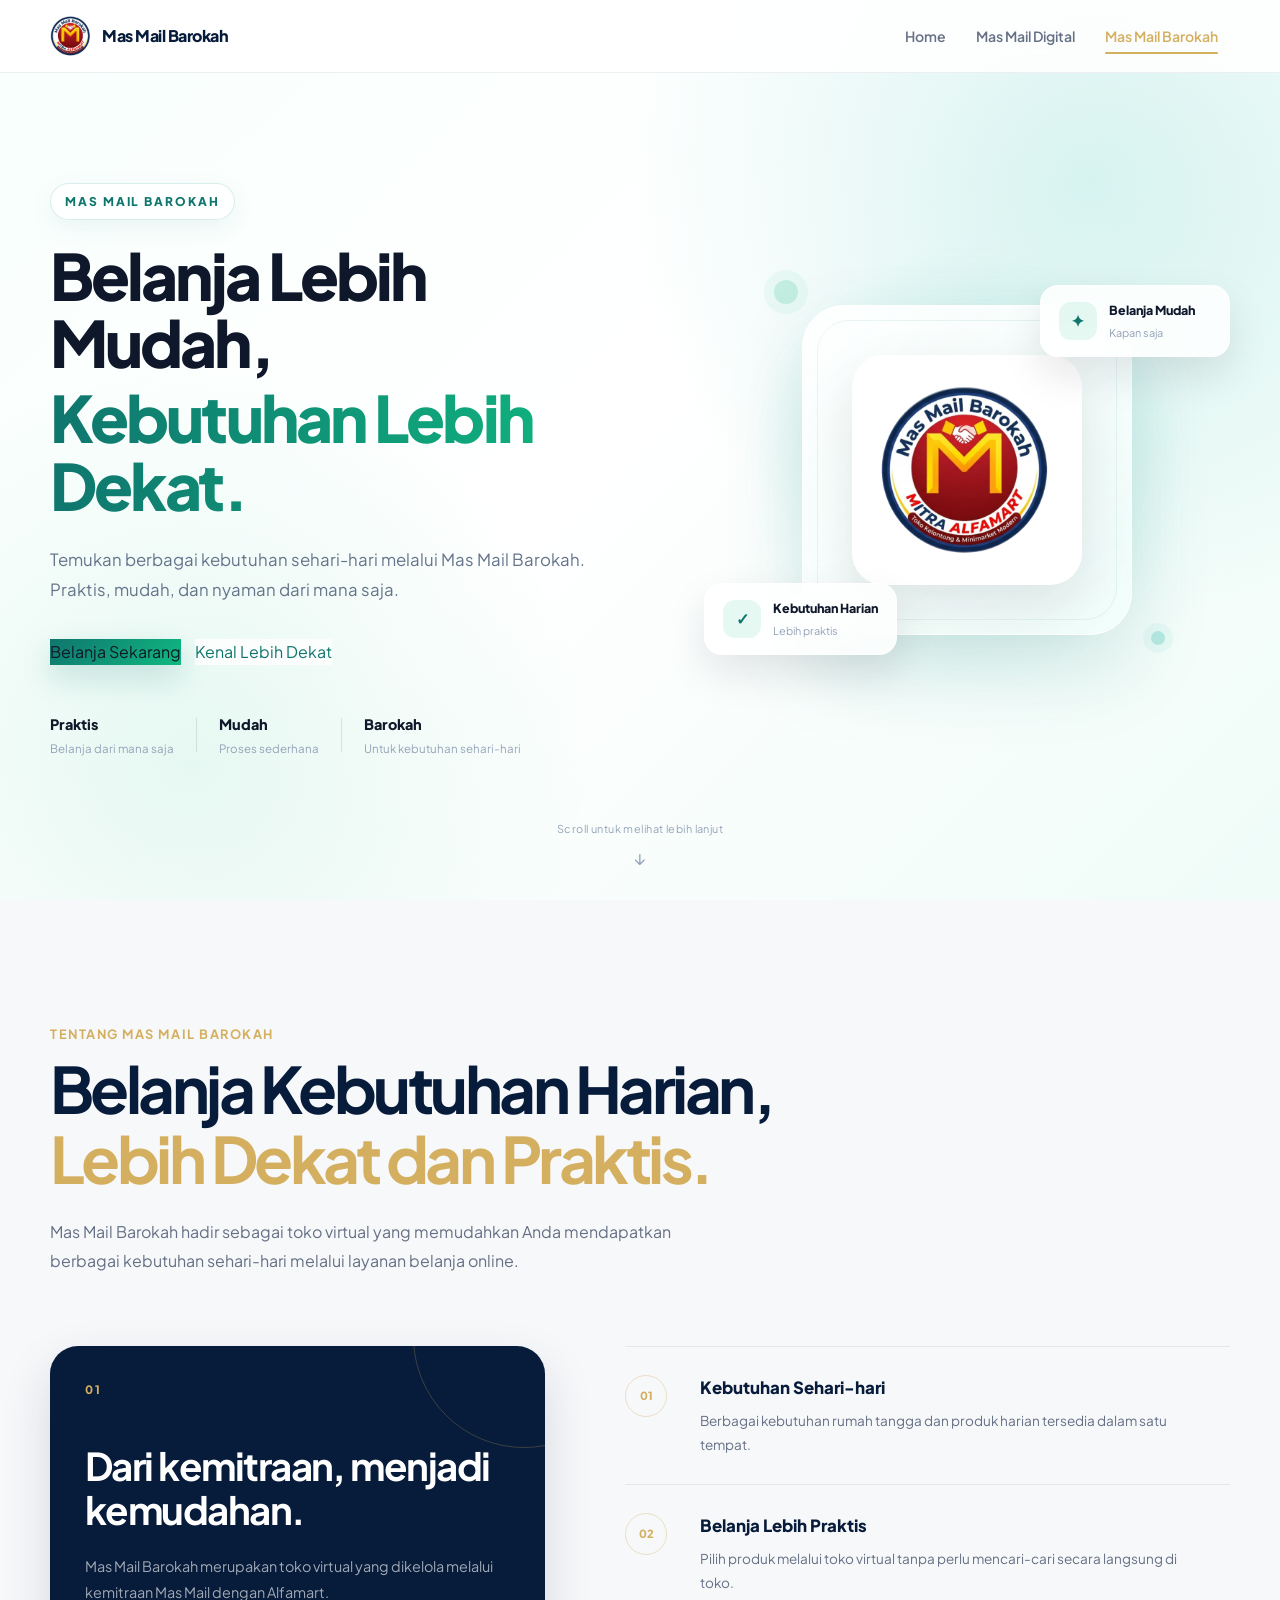
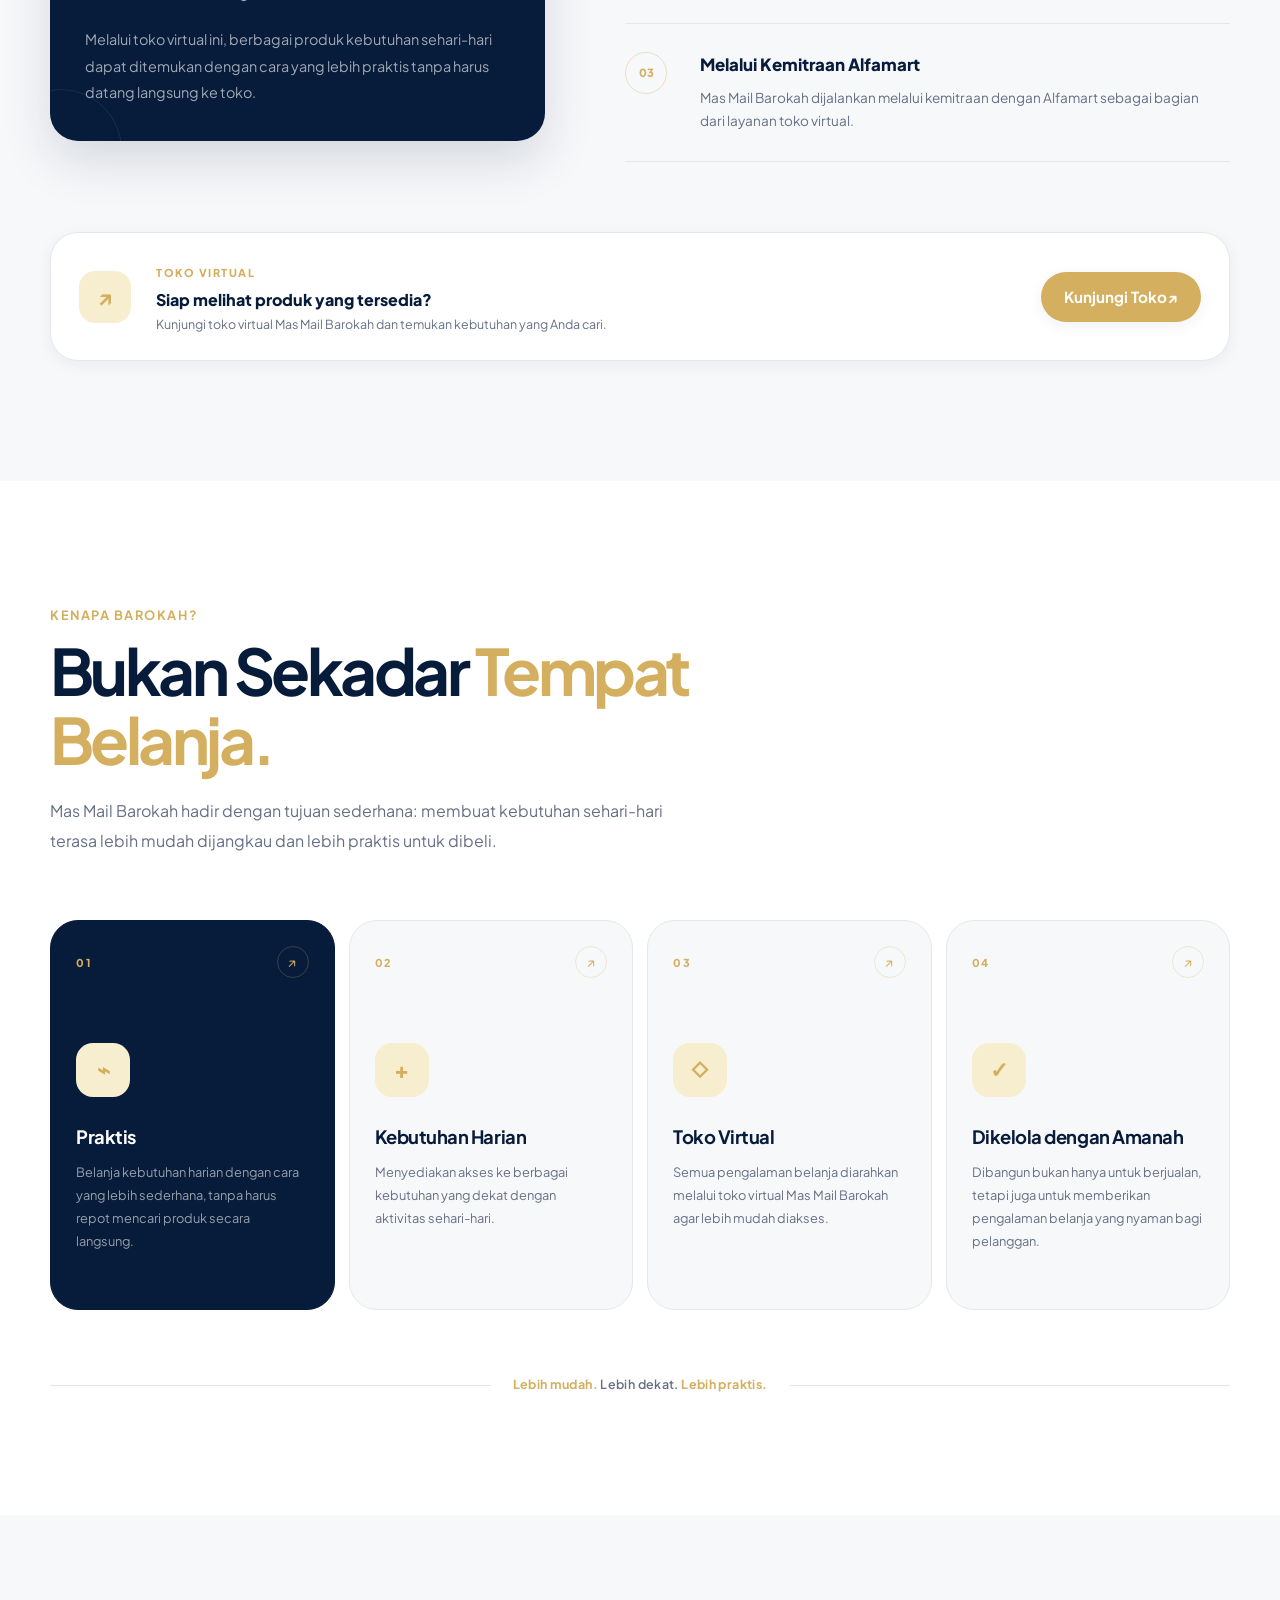
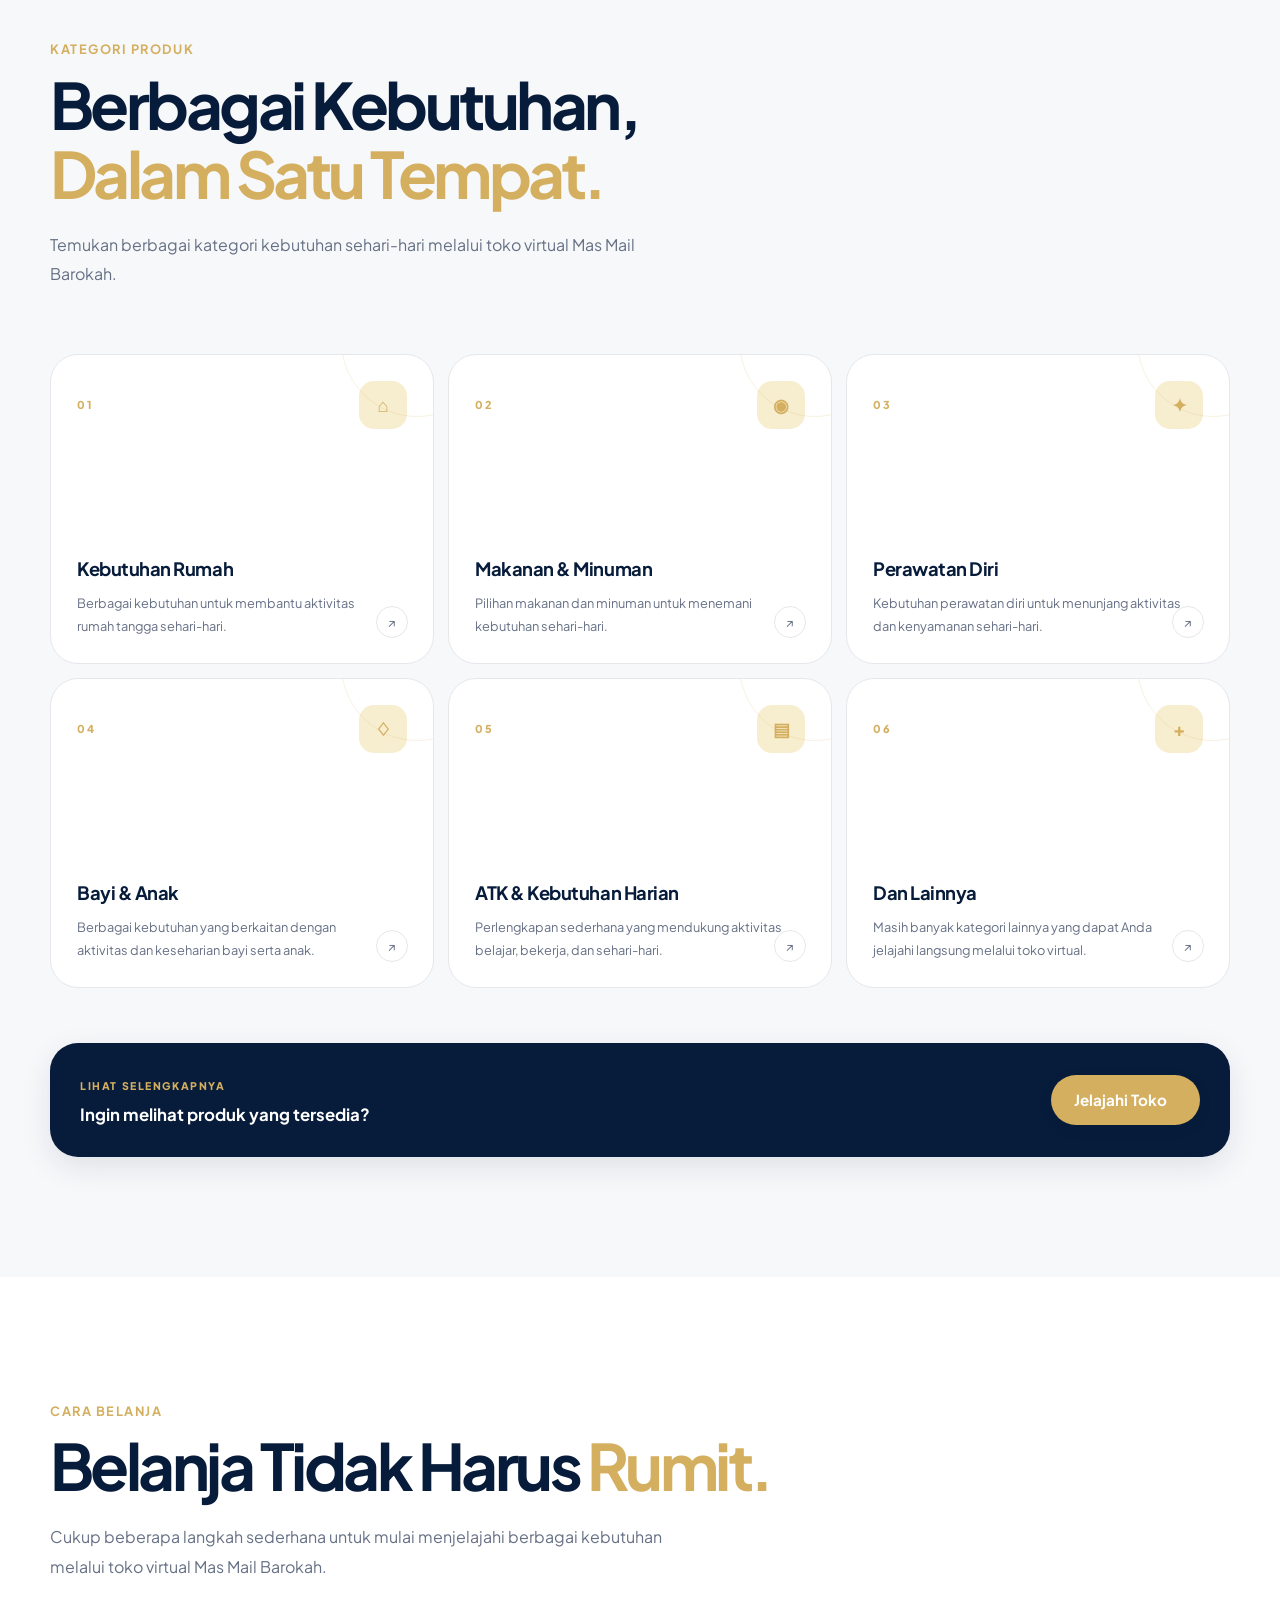
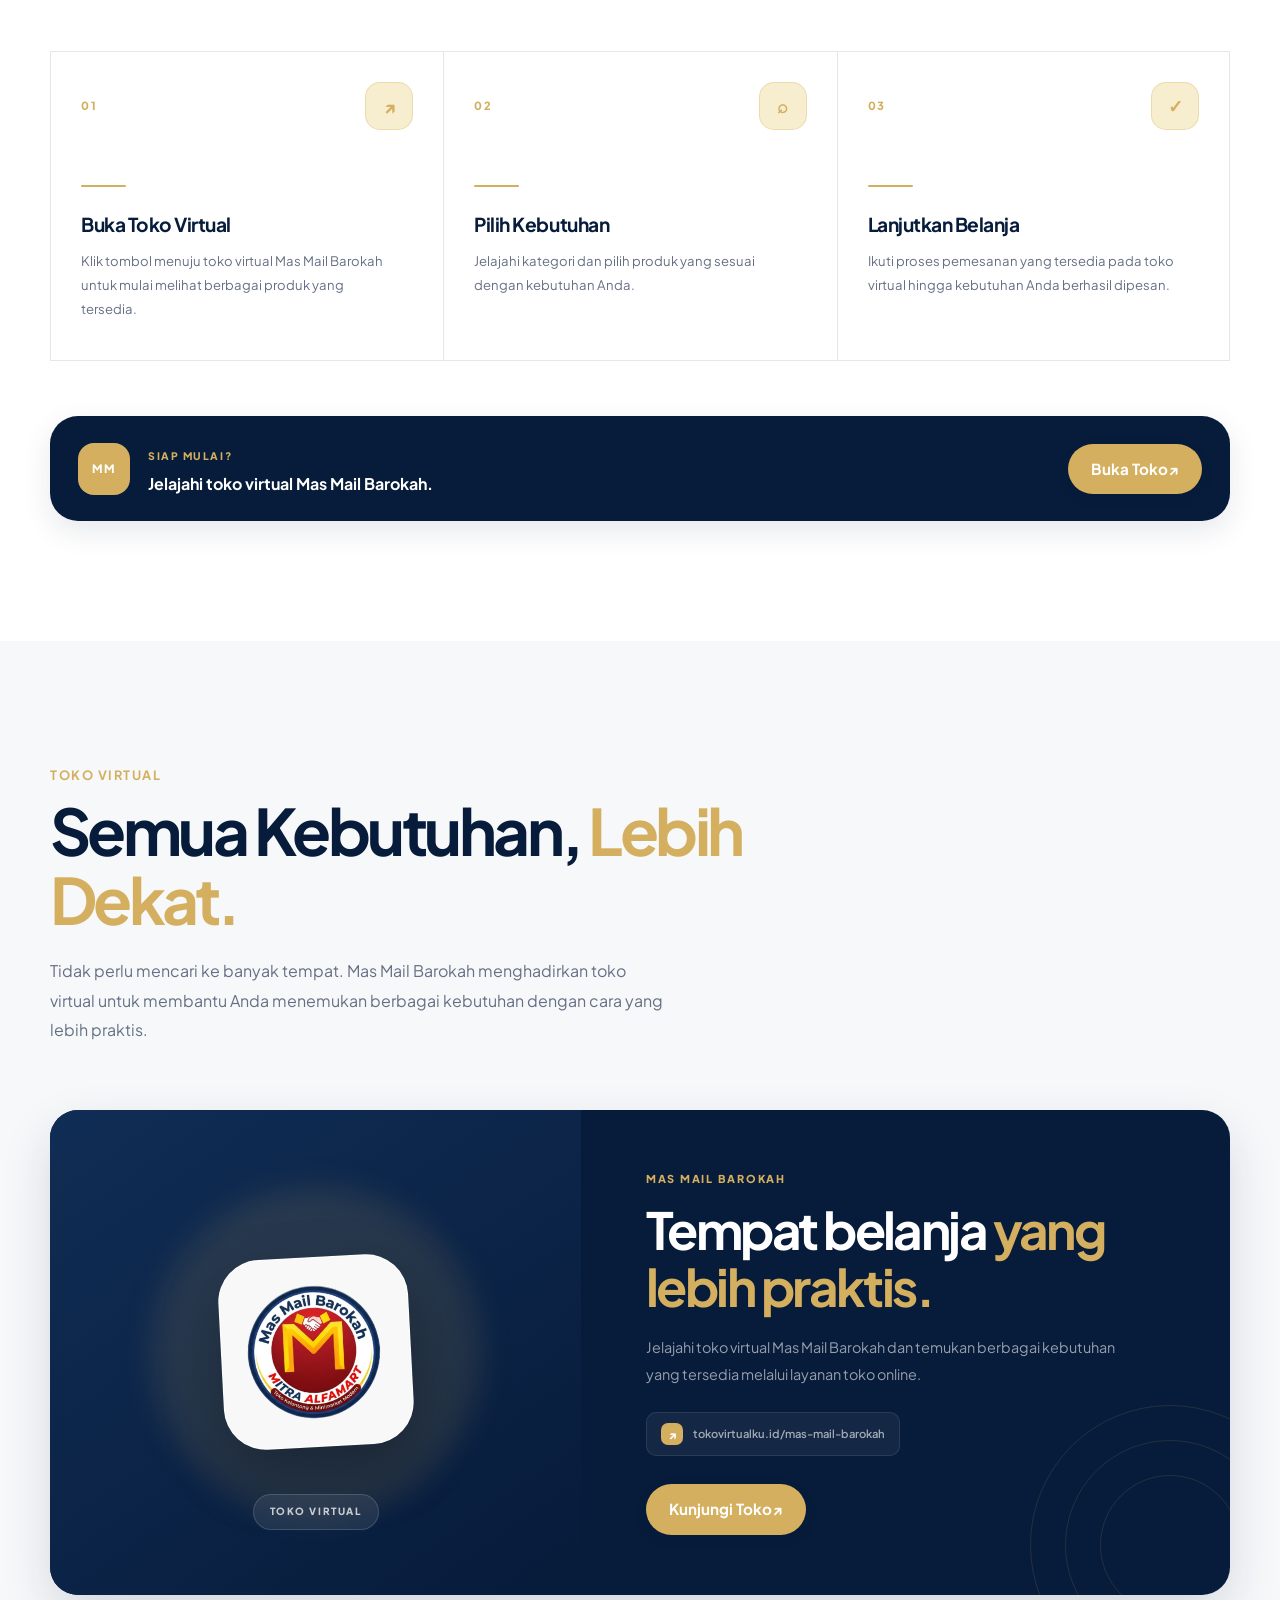
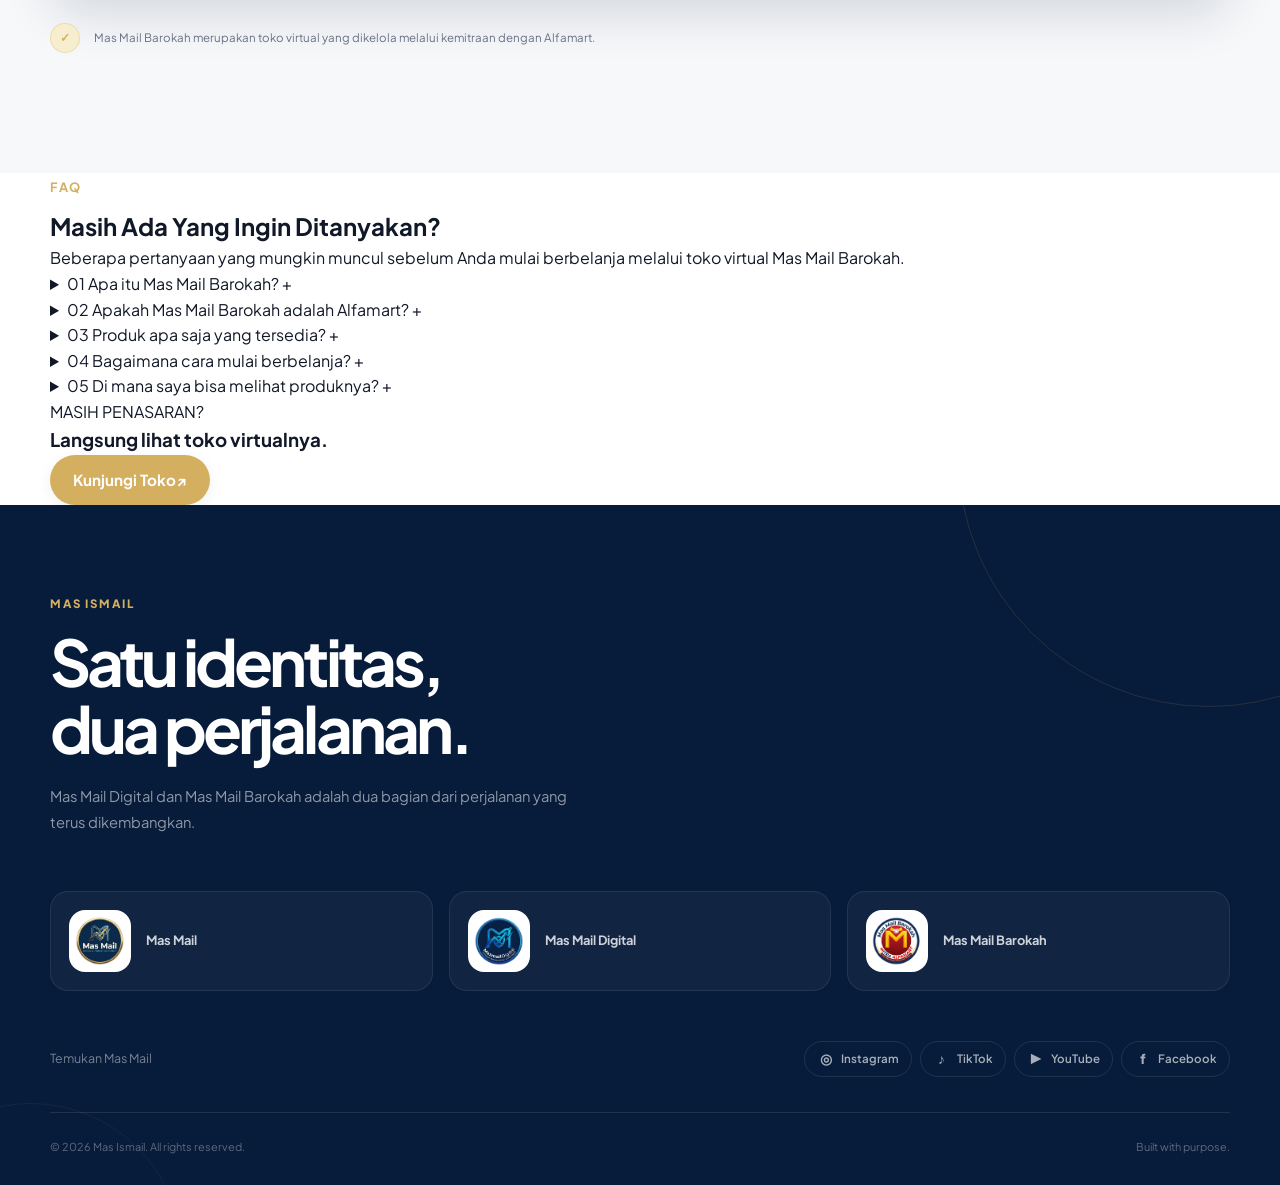
==== barokah.html @ 5735c584 "Add FAQ section to barokah.html" ====
<!DOCTYPE html>
<html lang="id">

<head>

    <meta charset="UTF-8">

    <meta
        name="viewport"
        content="width=device-width, initial-scale=1.0"
    >

    <meta
        name="description"
        content="Mas Mail Barokah - Mitra Alfamart & Toko Online"
    >

    <title>Mas Mail Barokah</title>


    <!-- =========================================
         CSS UMUM
    ========================================= -->

<link
    rel="stylesheet"
    href="css/umum.css"
>

<link
    rel="stylesheet"
    href="css/barokah.css"
>
</head>


<body>


    <!-- =========================================
         HEADER / NAVBAR
    ========================================= -->

    <header class="site-header">

        <nav class="navbar">


            <!-- BRAND -->

            <a
                href="barokah.html"
                class="brand-logo"
                aria-label="Mas Mail Barokah"
            >

                <img
                    src="assets/logo-mas-mail-barokah.png"
                    alt="Logo Mas Mail Barokah"
                >

                <span>Mas Mail Barokah</span>

            </a>


            <!-- NAVIGATION -->

            <div
                class="nav-menu"
                id="navMenu"
            >

                <a
                    href="index.html"
                    class="nav-link"
                >
                    Home
                </a>

                <a
                    href="digital.html"
                    class="nav-link"
                >
                    Mas Mail Digital
                </a>

                <a
                    href="barokah.html"
                    class="nav-link active"
                >
                    Mas Mail Barokah
                </a>

            </div>


            <!-- HAMBURGER -->

            <button
                class="nav-toggle"
                id="navToggle"
                type="button"
                aria-label="Buka menu"
                aria-expanded="false"
                aria-controls="navMenu"
            >

                <span></span>
                <span></span>
                <span></span>

            </button>


        </nav>

    </header>



    <!-- =========================================
         MAIN
         
         ISI KHUSUS BAROKAH AKAN DIBUAT NANTI
    ========================================= -->

    <main>
<!-- =========================================
     HERO SECTION
     MAS MAIL BAROKAH
========================================= -->

<section
    class="barokah-hero"
    id="hero"
>

    <div class="barokah-hero-container">


        <!-- =====================================
             HERO CONTENT
        ====================================== -->

        <div class="barokah-hero-content">

            <span class="barokah-hero-label">
                MAS MAIL BAROKAH
            </span>


            <h1 class="barokah-hero-title">

                Belanja Lebih Mudah,
                <span>Kebutuhan Lebih Dekat.</span>

            </h1>


            <p class="barokah-hero-description">

                Temukan berbagai kebutuhan sehari-hari
                melalui Mas Mail Barokah.
                Praktis, mudah, dan nyaman dari mana saja.

            </p>


            <!-- =================================
                 HERO ACTIONS
            ================================== -->

            <div class="barokah-hero-actions">

                <a
                    href="#"
                    class="btn btn-primary"
                >
                    Belanja Sekarang
                </a>


                <a
                    href="#about"
                    class="btn btn-secondary"
                >
                    Kenal Lebih Dekat
                </a>

            </div>


            <!-- =================================
                 TRUST / MINI INFO
            ================================== -->

            <div class="barokah-hero-info">

                <div class="barokah-info-item">

                    <strong>
                        Praktis
                    </strong>

                    <span>
                        Belanja dari mana saja
                    </span>

                </div>


                <div class="barokah-info-divider"></div>


                <div class="barokah-info-item">

                    <strong>
                        Mudah
                    </strong>

                    <span>
                        Proses sederhana
                    </span>

                </div>


                <div class="barokah-info-divider"></div>


                <div class="barokah-info-item">

                    <strong>
                        Barokah
                    </strong>

                    <span>
                        Untuk kebutuhan sehari-hari
                    </span>

                </div>

            </div>

        </div>



        <!-- =====================================
             HERO VISUAL
        ====================================== -->

        <div class="barokah-hero-visual">

            <div class="barokah-visual-glow"></div>


            <!-- MAIN LOGO CARD -->

            <div class="barokah-logo-card">

                <div class="barokah-logo-card-inner">

                    <img
                        src="assets/logo-mas-mail-barokah.png"
                        alt="Logo Mas Mail Barokah"
                    >

                </div>

            </div>


            <!-- FLOATING CARD 1 -->

            <div class="barokah-floating-card card-top">

                <span class="barokah-floating-icon">
                    ✦
                </span>

                <div>

                    <strong>
                        Belanja Mudah
                    </strong>

                    <span>
                        Kapan saja
                    </span>

                </div>

            </div>


            <!-- FLOATING CARD 2 -->

            <div class="barokah-floating-card card-bottom">

                <span class="barokah-floating-icon">
                    ✓
                </span>

                <div>

                    <strong>
                        Kebutuhan Harian
                    </strong>

                    <span>
                        Lebih praktis
                    </span>

                </div>

            </div>


            <!-- DECORATIVE ELEMENT -->

            <div class="barokah-visual-circle circle-one"></div>

            <div class="barokah-visual-circle circle-two"></div>

        </div>


    </div>


    <!-- =====================================
         HERO SCROLL INDICATOR
    ====================================== -->

    <a
        href="#about"
        class="barokah-scroll-indicator"
        aria-label="Scroll ke bagian berikutnya"
    >

        <span>
            Scroll untuk melihat lebih lanjut
        </span>

        <span class="scroll-arrow">
            ↓
        </span>

    </a>

</section>
<!-- =========================================
     SECTION 02 — TENTANG MAS MAIL BAROKAH
========================================= -->

<section
    class="barokah-about"
    id="about"
>

    <div class="section-container">

        <!-- SECTION HEADING -->
        <div class="barokah-about-heading reveal">

            <span class="section-label">
                Tentang Mas Mail Barokah
            </span>

            <h2>
                Belanja Kebutuhan Harian,
                <span>Lebih Dekat dan Praktis.</span>
            </h2>

            <p>
                Mas Mail Barokah hadir sebagai toko virtual
                yang memudahkan Anda mendapatkan berbagai
                kebutuhan sehari-hari melalui layanan belanja
                online.
            </p>

        </div>


        <!-- ABOUT CONTENT -->
        <div class="barokah-about-grid">

            <!-- STORY -->
            <div class="barokah-about-story reveal">

                <div class="barokah-about-story-number">
                    01
                </div>

                <h3>
                    Dari kemitraan,
                    menjadi kemudahan.
                </h3>

                <p>
                    Mas Mail Barokah merupakan toko virtual
                    yang dikelola melalui kemitraan Mas Mail
                    dengan Alfamart.
                </p>

                <p>
                    Melalui toko virtual ini, berbagai produk
                    kebutuhan sehari-hari dapat ditemukan
                    dengan cara yang lebih praktis tanpa harus
                    datang langsung ke toko.
                </p>

            </div>


            <!-- POINTS -->
            <div class="barokah-about-points">

                <!-- POINT 01 -->
                <div class="barokah-about-point reveal">

                    <span class="barokah-about-point-number">
                        01
                    </span>

                    <div>
                        <h3>
                            Kebutuhan Sehari-hari
                        </h3>

                        <p>
                            Berbagai kebutuhan rumah tangga
                            dan produk harian tersedia dalam
                            satu tempat.
                        </p>
                    </div>

                </div>


                <!-- POINT 02 -->
                <div class="barokah-about-point reveal">

                    <span class="barokah-about-point-number">
                        02
                    </span>

                    <div>
                        <h3>
                            Belanja Lebih Praktis
                        </h3>

                        <p>
                            Pilih produk melalui toko virtual
                            tanpa perlu mencari-cari secara
                            langsung di toko.
                        </p>
                    </div>

                </div>


                <!-- POINT 03 -->
                <div class="barokah-about-point reveal">

                    <span class="barokah-about-point-number">
                        03
                    </span>

                    <div>
                        <h3>
                            Melalui Kemitraan Alfamart
                        </h3>

                        <p>
                            Mas Mail Barokah dijalankan melalui
                            kemitraan dengan Alfamart sebagai
                            bagian dari layanan toko virtual.
                        </p>
                    </div>

                </div>

            </div>

        </div>


        <!-- HIGHLIGHT -->
        <div class="barokah-about-highlight reveal">

            <div class="barokah-about-highlight-icon">
                ↗
            </div>

            <div class="barokah-about-highlight-text">

                <span>
                    TOKO VIRTUAL
                </span>

                <h3>
                    Siap melihat produk yang tersedia?
                </h3>

                <p>
                    Kunjungi toko virtual Mas Mail Barokah
                    dan temukan kebutuhan yang Anda cari.
                </p>

            </div>

            <a
                href="https://tokovirtualku.id/mas-mail-barokah"
                class="button button-primary"
                target="_blank"
                rel="noopener noreferrer"
            >
                Kunjungi Toko
                <span aria-hidden="true">↗</span>
            </a>

        </div>

    </div>

</section>
<!-- =========================================
     SECTION 03 — KENAPA MAS MAIL BAROKAH
========================================= -->

<section
    class="barokah-why"
    id="why"
>

    <div class="section-container">

        <!-- HEADING -->
        <div class="barokah-why-heading reveal">

            <span class="section-label">
                Kenapa Barokah?
            </span>

            <h2>
                Bukan Sekadar
                <span>Tempat Belanja.</span>
            </h2>

            <p>
                Mas Mail Barokah hadir dengan tujuan sederhana:
                membuat kebutuhan sehari-hari terasa lebih mudah
                dijangkau dan lebih praktis untuk dibeli.
            </p>

        </div>


        <!-- WHY GRID -->
        <div class="barokah-why-grid">


            <!-- CARD 01 -->
            <article
                class="barokah-why-card barokah-why-card-featured reveal"
            >

                <div class="barokah-why-card-top">

                    <span class="barokah-why-number">
                        01
                    </span>

                    <span
                        class="barokah-why-arrow"
                        aria-hidden="true"
                    >
                        ↗
                    </span>

                </div>

                <div class="barokah-why-icon">
                    ⌁
                </div>

                <h3>
                    Praktis
                </h3>

                <p>
                    Belanja kebutuhan harian dengan cara yang
                    lebih sederhana, tanpa harus repot mencari
                    produk secara langsung.
                </p>

            </article>


            <!-- CARD 02 -->
            <article
                class="barokah-why-card reveal"
            >

                <div class="barokah-why-card-top">

                    <span class="barokah-why-number">
                        02
                    </span>

                    <span
                        class="barokah-why-arrow"
                        aria-hidden="true"
                    >
                        ↗
                    </span>

                </div>

                <div class="barokah-why-icon">
                    +
                </div>

                <h3>
                    Kebutuhan Harian
                </h3>

                <p>
                    Menyediakan akses ke berbagai kebutuhan
                    yang dekat dengan aktivitas sehari-hari.
                </p>

            </article>


            <!-- CARD 03 -->
            <article
                class="barokah-why-card reveal"
            >

                <div class="barokah-why-card-top">

                    <span class="barokah-why-number">
                        03
                    </span>

                    <span
                        class="barokah-why-arrow"
                        aria-hidden="true"
                    >
                        ↗
                    </span>

                </div>

                <div class="barokah-why-icon">
                    ◇
                </div>

                <h3>
                    Toko Virtual
                </h3>

                <p>
                    Semua pengalaman belanja diarahkan melalui
                    toko virtual Mas Mail Barokah agar lebih
                    mudah diakses.
                </p>

            </article>


            <!-- CARD 04 -->
            <article
                class="barokah-why-card reveal"
            >

                <div class="barokah-why-card-top">

                    <span class="barokah-why-number">
                        04
                    </span>

                    <span
                        class="barokah-why-arrow"
                        aria-hidden="true"
                    >
                        ↗
                    </span>

                </div>

                <div class="barokah-why-icon">
                    ✓
                </div>

                <h3>
                    Dikelola dengan Amanah
                </h3>

                <p>
                    Dibangun bukan hanya untuk berjualan,
                    tetapi juga untuk memberikan pengalaman
                    belanja yang nyaman bagi pelanggan.
                </p>

            </article>


        </div>


        <!-- BOTTOM STATEMENT -->
        <div
            class="barokah-why-statement reveal"
        >

            <span class="barokah-why-statement-line"></span>

            <p>
                <strong>
                    Lebih mudah.
                </strong>

                Lebih dekat.

                <strong>
                    Lebih praktis.
                </strong>
            </p>

            <span class="barokah-why-statement-line"></span>

        </div>

    </div>

</section>
<!-- =========================================
     SECTION 04 — KATEGORI PRODUK
========================================= -->

<section
    class="barokah-products"
    id="products"
>

    <div class="section-container">

        <!-- HEADING -->
        <div class="barokah-products-heading reveal">

            <span class="section-label">
                Kategori Produk
            </span>

            <h2>
                Berbagai Kebutuhan,
                <span>Dalam Satu Tempat.</span>
            </h2>

            <p>
                Temukan berbagai kategori kebutuhan sehari-hari
                melalui toko virtual Mas Mail Barokah.
            </p>

        </div>


        <!-- CATEGORY GRID -->
        <div class="barokah-products-grid">


            <!-- CATEGORY 01 -->
            <article
                class="barokah-product-card reveal"
            >

                <div class="barokah-product-card-top">

                    <span class="barokah-product-number">
                        01
                    </span>

                    <span
                        class="barokah-product-icon"
                        aria-hidden="true"
                    >
                        ⌂
                    </span>

                </div>

                <div class="barokah-product-content">

                    <h3>
                        Kebutuhan Rumah
                    </h3>

                    <p>
                        Berbagai kebutuhan untuk membantu
                        aktivitas rumah tangga sehari-hari.
                    </p>

                </div>

                <span
                    class="barokah-product-arrow"
                    aria-hidden="true"
                >
                    ↗
                </span>

            </article>


            <!-- CATEGORY 02 -->
            <article
                class="barokah-product-card reveal"
            >

                <div class="barokah-product-card-top">

                    <span class="barokah-product-number">
                        02
                    </span>

                    <span
                        class="barokah-product-icon"
                        aria-hidden="true"
                    >
                        ◉
                    </span>

                </div>

                <div class="barokah-product-content">

                    <h3>
                        Makanan & Minuman
                    </h3>

                    <p>
                        Pilihan makanan dan minuman untuk
                        menemani kebutuhan sehari-hari.
                    </p>

                </div>

                <span
                    class="barokah-product-arrow"
                    aria-hidden="true"
                >
                    ↗
                </span>

            </article>


            <!-- CATEGORY 03 -->
            <article
                class="barokah-product-card reveal"
            >

                <div class="barokah-product-card-top">

                    <span class="barokah-product-number">
                        03
                    </span>

                    <span
                        class="barokah-product-icon"
                        aria-hidden="true"
                    >
                        ✦
                    </span>

                </div>

                <div class="barokah-product-content">

                    <h3>
                        Perawatan Diri
                    </h3>

                    <p>
                        Kebutuhan perawatan diri untuk menunjang
                        aktivitas dan kenyamanan sehari-hari.
                    </p>

                </div>

                <span
                    class="barokah-product-arrow"
                    aria-hidden="true"
                >
                    ↗
                </span>

            </article>


            <!-- CATEGORY 04 -->
            <article
                class="barokah-product-card reveal"
            >

                <div class="barokah-product-card-top">

                    <span class="barokah-product-number">
                        04
                    </span>

                    <span
                        class="barokah-product-icon"
                        aria-hidden="true"
                    >
                        ♢
                    </span>

                </div>

                <div class="barokah-product-content">

                    <h3>
                        Bayi & Anak
                    </h3>

                    <p>
                        Berbagai kebutuhan yang berkaitan dengan
                        aktivitas dan keseharian bayi serta anak.
                    </p>

                </div>

                <span
                    class="barokah-product-arrow"
                    aria-hidden="true"
                >
                    ↗
                </span>

            </article>


            <!-- CATEGORY 05 -->
            <article
                class="barokah-product-card reveal"
            >

                <div class="barokah-product-card-top">

                    <span class="barokah-product-number">
                        05
                    </span>

                    <span
                        class="barokah-product-icon"
                        aria-hidden="true"
                    >
                        ▤
                    </span>

                </div>

                <div class="barokah-product-content">

                    <h3>
                        ATK & Kebutuhan Harian
                    </h3>

                    <p>
                        Perlengkapan sederhana yang mendukung
                        aktivitas belajar, bekerja, dan sehari-hari.
                    </p>

                </div>

                <span
                    class="barokah-product-arrow"
                    aria-hidden="true"
                >
                    ↗
                </span>

            </article>


            <!-- CATEGORY 06 -->
            <article
                class="barokah-product-card reveal"
            >

                <div class="barokah-product-card-top">

                    <span class="barokah-product-number">
                        06
                    </span>

                    <span
                        class="barokah-product-icon"
                        aria-hidden="true"
                    >
                        +
                    </span>

                </div>

                <div class="barokah-product-content">

                    <h3>
                        Dan Lainnya
                    </h3>

                    <p>
                        Masih banyak kategori lainnya yang dapat
                        Anda jelajahi langsung melalui toko virtual.
                    </p>

                </div>

                <span
                    class="barokah-product-arrow"
                    aria-hidden="true"
                >
                    ↗
                </span>

            </article>


        </div>


        <!-- PRODUCT CTA -->
        <div class="barokah-products-cta reveal">

            <div>

                <span>
                    LIHAT SELENGKAPNYA
                </span>

                <h3>
                    Ingin melihat produk yang tersedia?
                </h3>

            </div>

            <a
                href="https://tokovirtualku.id/mas-mail-barokah"
                class="button button-primary"
                target="_blank"
                rel="noopener noreferrer"
            >
                Jelajahi Toko
                <span aria-hidden="true">↗</span>
            </a>

        </div>

    </div>

</section>
<!-- =========================================
     SECTION 05 — CARA BELANJA
========================================= -->

<section
    class="barokah-how"
    id="how"
>

    <div class="section-container">

        <!-- HEADING -->
        <div class="barokah-how-heading reveal">

            <span class="section-label">
                Cara Belanja
            </span>

            <h2>
                Belanja Tidak Harus
                <span>Rumit.</span>
            </h2>

            <p>
                Cukup beberapa langkah sederhana untuk mulai
                menjelajahi berbagai kebutuhan melalui toko
                virtual Mas Mail Barokah.
            </p>

        </div>


        <!-- STEPS -->
        <div class="barokah-how-steps">


            <!-- STEP 01 -->
            <article
                class="barokah-how-step reveal"
            >

                <div class="barokah-how-step-head">

                    <span class="barokah-how-number">
                        01
                    </span>

                    <span
                        class="barokah-how-icon"
                        aria-hidden="true"
                    >
                        ↗
                    </span>

                </div>

                <div class="barokah-how-step-line"></div>

                <h3>
                    Buka Toko Virtual
                </h3>

                <p>
                    Klik tombol menuju toko virtual Mas Mail
                    Barokah untuk mulai melihat berbagai
                    produk yang tersedia.
                </p>

            </article>


            <!-- STEP 02 -->
            <article
                class="barokah-how-step reveal"
            >

                <div class="barokah-how-step-head">

                    <span class="barokah-how-number">
                        02
                    </span>

                    <span
                        class="barokah-how-icon"
                        aria-hidden="true"
                    >
                        ⌕
                    </span>

                </div>

                <div class="barokah-how-step-line"></div>

                <h3>
                    Pilih Kebutuhan
                </h3>

                <p>
                    Jelajahi kategori dan pilih produk yang
                    sesuai dengan kebutuhan Anda.
                </p>

            </article>


            <!-- STEP 03 -->
            <article
                class="barokah-how-step reveal"
            >

                <div class="barokah-how-step-head">

                    <span class="barokah-how-number">
                        03
                    </span>

                    <span
                        class="barokah-how-icon"
                        aria-hidden="true"
                    >
                        ✓
                    </span>

                </div>

                <div class="barokah-how-step-line"></div>

                <h3>
                    Lanjutkan Belanja
                </h3>

                <p>
                    Ikuti proses pemesanan yang tersedia pada
                    toko virtual hingga kebutuhan Anda berhasil
                    dipesan.
                </p>

            </article>


        </div>


        <!-- HOW CTA -->
        <div class="barokah-how-cta reveal">

            <div class="barokah-how-cta-content">

                <div class="barokah-how-cta-mark">
                    MM
                </div>

                <div>

                    <span>
                        SIAP MULAI?
                    </span>

                    <h3>
                        Jelajahi toko virtual Mas Mail Barokah.
                    </h3>

                </div>

            </div>


            <a
                href="https://tokovirtualku.id/mas-mail-barokah"
                class="button button-primary"
                target="_blank"
                rel="noopener noreferrer"
            >
                Buka Toko
                <span aria-hidden="true">↗</span>
            </a>

        </div>

    </div>

</section>
<!-- =========================================
     SECTION 06 — TOKO VIRTUAL
========================================= -->

<section class="barokah-store" id="store">

    <div class="section-container">

        <!-- HEADING -->
        <div class="barokah-store-heading reveal">

            <span class="section-label">
                Toko Virtual
            </span>

            <h2>
                Semua Kebutuhan,
                <span>Lebih Dekat.</span>
            </h2>

            <p>
                Tidak perlu mencari ke banyak tempat.
                Mas Mail Barokah menghadirkan toko virtual
                untuk membantu Anda menemukan berbagai
                kebutuhan dengan cara yang lebih praktis.
            </p>

        </div>


        <!-- STORE CARD -->
        <div class="barokah-store-card reveal">

            <!-- VISUAL -->
            <div class="barokah-store-visual">

                <div
                    class="barokah-store-glow"
                    aria-hidden="true">
                </div>


                <div class="barokah-store-logo">

                    <img
                        src="assets/logo-mas-mail-barokah.png"
                        alt="Mas Mail Barokah">

                </div>


                <span
                    class="barokah-store-badge">
                    TOKO VIRTUAL
                </span>

            </div>


            <!-- CONTENT -->
            <div class="barokah-store-content">

                <span class="barokah-store-overline">
                    MAS MAIL BAROKAH
                </span>

                <h3>
                    Tempat belanja
                    <span>yang lebih praktis.</span>
                </h3>

                <p>
                    Jelajahi toko virtual Mas Mail Barokah
                    dan temukan berbagai kebutuhan yang
                    tersedia melalui layanan toko online.
                </p>


                <!-- STORE URL -->
                <div class="barokah-store-url">

                    <span
                        class="barokah-store-url-icon"
                        aria-hidden="true">
                        ↗
                    </span>

                    <span>
                        tokovirtualku.id/mas-mail-barokah
                    </span>

                </div>


                <!-- CTA -->
                <a
                    href="https://tokovirtualku.id/mas-mail-barokah"
                    class="button button-primary"
                    target="_blank"
                    rel="noopener noreferrer">

                    Kunjungi Toko

                    <span aria-hidden="true">
                        ↗
                    </span>

                </a>

            </div>


            <!-- DECORATIVE ELEMENT -->
            <div
                class="barokah-store-decoration"
                aria-hidden="true">

                <span></span>
                <span></span>
                <span></span>

            </div>

        </div>


        <!-- BOTTOM NOTE -->
        <div class="barokah-store-note reveal">

            <span
                class="barokah-store-note-mark"
                aria-hidden="true">
                ✓
            </span>

            <p>
                Mas Mail Barokah merupakan toko virtual
                yang dikelola melalui kemitraan dengan Alfamart.
            </p>

        </div>

    </div>

</section>
<!-- =========================================
     SECTION 07 — FAQ
========================================= -->

<section class="barokah-faq" id="faq">

    <div class="section-container">

        <!-- HEADING -->
        <div class="barokah-faq-heading reveal">

            <span class="section-label">
                FAQ
            </span>

            <h2>
                Masih Ada
                <span>Yang Ingin Ditanyakan?</span>
            </h2>

            <p>
                Beberapa pertanyaan yang mungkin muncul
                sebelum Anda mulai berbelanja melalui
                toko virtual Mas Mail Barokah.
            </p>

        </div>


        <!-- FAQ LIST -->
        <div class="barokah-faq-list">


            <!-- FAQ 01 -->
            <details
                class="barokah-faq-item reveal">

                <summary>

                    <span class="barokah-faq-number">
                        01
                    </span>

                    <span class="barokah-faq-question">
                        Apa itu Mas Mail Barokah?
                    </span>

                    <span
                        class="barokah-faq-icon"
                        aria-hidden="true">
                        +
                    </span>

                </summary>

                <div class="barokah-faq-answer">

                    <p>
                        Mas Mail Barokah adalah toko virtual
                        yang dikelola oleh Mas Mail untuk
                        membantu pelanggan mengakses berbagai
                        kebutuhan melalui toko online.
                    </p>

                </div>

            </details>


            <!-- FAQ 02 -->
            <details
                class="barokah-faq-item reveal">

                <summary>

                    <span class="barokah-faq-number">
                        02
                    </span>

                    <span class="barokah-faq-question">
                        Apakah Mas Mail Barokah adalah Alfamart?
                    </span>

                    <span
                        class="barokah-faq-icon"
                        aria-hidden="true">
                        +
                    </span>

                </summary>

                <div class="barokah-faq-answer">

                    <p>
                        Mas Mail Barokah merupakan toko virtual
                        yang dikelola melalui kemitraan dengan
                        Alfamart. Jadi, Mas Mail Barokah bukan
                        merupakan pemilik atau pengelola jaringan
                        Alfamart secara keseluruhan.
                    </p>

                </div>

            </details>


            <!-- FAQ 03 -->
            <details
                class="barokah-faq-item reveal">

                <summary>

                    <span class="barokah-faq-number">
                        03
                    </span>

                    <span class="barokah-faq-question">
                        Produk apa saja yang tersedia?
                    </span>

                    <span
                        class="barokah-faq-icon"
                        aria-hidden="true">
                        +
                    </span>

                </summary>

                <div class="barokah-faq-answer">

                    <p>
                        Produk yang tersedia mengikuti kategori
                        dan pilihan produk yang terdapat di toko
                        virtual Mas Mail Barokah. Silakan kunjungi
                        toko virtual untuk melihat produk yang
                        tersedia saat ini.
                    </p>

                </div>

            </details>


            <!-- FAQ 04 -->
            <details
                class="barokah-faq-item reveal">

                <summary>

                    <span class="barokah-faq-number">
                        04
                    </span>

                    <span class="barokah-faq-question">
                        Bagaimana cara mulai berbelanja?
                    </span>

                    <span
                        class="barokah-faq-icon"
                        aria-hidden="true">
                        +
                    </span>

                </summary>

                <div class="barokah-faq-answer">

                    <p>
                        Klik tombol menuju toko virtual Mas Mail
                        Barokah, kemudian jelajahi produk yang
                        tersedia dan ikuti proses pemesanan yang
                        diberikan pada toko tersebut.
                    </p>

                </div>

            </details>


            <!-- FAQ 05 -->
            <details
                class="barokah-faq-item reveal">

                <summary>

                    <span class="barokah-faq-number">
                        05
                    </span>

                    <span class="barokah-faq-question">
                        Di mana saya bisa melihat produknya?
                    </span>

                    <span
                        class="barokah-faq-icon"
                        aria-hidden="true">
                        +
                    </span>

                </summary>

                <div class="barokah-faq-answer">

                    <p>
                        Semua produk yang tersedia dapat dilihat
                        langsung melalui toko virtual Mas Mail
                        Barokah.
                    </p>

                </div>

            </details>


        </div>


        <!-- FAQ CTA -->
        <div class="barokah-faq-cta reveal">

            <div>

                <span>
                    MASIH PENASARAN?
                </span>

                <h3>
                    Langsung lihat toko virtualnya.
                </h3>

            </div>

            <a
                href="https://tokovirtualku.id/mas-mail-barokah"
                class="button button-primary"
                target="_blank"
                rel="noopener noreferrer">

                Kunjungi Toko

                <span aria-hidden="true">
                    ↗
                </span>

            </a>

        </div>

    </div>

</section>
    </main>
<!-- =========================================
     FOOTER
========================================= -->

<footer class="site-footer">

    <div class="footer-container">


        <!-- ================================
             FOOTER BRAND
        ================================= -->

        <div class="footer-main">

            <p class="footer-label">
                MAS ISMAIL
            </p>

            <h2>
                Satu identitas,
                <br>
                dua perjalanan.
            </h2>

            <p class="footer-description">
                Mas Mail Digital dan Mas Mail Barokah
                adalah dua bagian dari perjalanan
                yang terus dikembangkan.
            </p>

        </div>


        <!-- ================================
             THREE LOGOS
        ================================= -->

        <div class="footer-logos">


            <!-- MAS MAIL -->

            <a
                href="index.html"
                class="footer-logo-item"
            >

                <div class="footer-logo-image">

                    <img
                        src="assets/logo-mas-mail.png"
                        alt="Logo Mas Mail"
                    >

                </div>

                <span>
                    Mas Mail
                </span>

            </a>


            <!-- DIGITAL -->

            <a
                href="digital.html"
                class="footer-logo-item"
            >

                <div class="footer-logo-image">

                    <img
                        src="assets/logo-mas-mail-digital.png"
                        alt="Logo Mas Mail Digital"
                    >

                </div>

                <span>
                    Mas Mail Digital
                </span>

            </a>


            <!-- BAROKAH -->

            <a
                href="barokah.html"
                class="footer-logo-item"
            >

                <div class="footer-logo-image">

                    <img
                        src="assets/logo-mas-mail-barokah.png"
                        alt="Logo Mas Mail Barokah"
                    >

                </div>

                <span>
                    Mas Mail Barokah
                </span>

            </a>

        </div>


        <!-- ================================
             SOCIAL MEDIA
        ================================= -->

        <div class="footer-social-area">

            <p>
                Temukan Mas Mail
            </p>

            <div class="footer-social">

                <a
                    href="#"
                    class="social-link"
                    aria-label="Instagram"
                >
                    <span class="social-icon">◎</span>
                    <span>Instagram</span>
                </a>

                <a
                    href="#"
                    class="social-link"
                    aria-label="TikTok"
                >
                    <span class="social-icon">♪</span>
                    <span>TikTok</span>
                </a>

                <a
                    href="#"
                    class="social-link"
                    aria-label="YouTube"
                >
                    <span class="social-icon">▶</span>
                    <span>YouTube</span>
                </a>

                <a
                    href="#"
                    class="social-link"
                    aria-label="Facebook"
                >
                    <span class="social-icon">f</span>
                    <span>Facebook</span>
                </a>

            </div>

        </div>


        <!-- ================================
             FOOTER BOTTOM
        ================================= -->

        <div class="footer-bottom">

            <p>
                © 2026 Mas Ismail. All rights reserved.
            </p>

            <p>
                Built with purpose.
            </p>

        </div>

    </div>

</footer>
<!-- =========================================
     PAGE TRANSITION
========================================= -->

<div
    class="page-transition"
    id="pageTransition"
    aria-hidden="true"
>

    <div class="transition-content">

        <div class="transition-logos">

            <img
                src="assets/logo-mas-mail.png"
                alt="Mas Mail"
            >

            <img
                src="assets/logo-mas-mail-digital.png"
                alt="Mas Mail Digital"
            >

            <img
                src="assets/logo-mas-mail-barokah.png"
                alt="Mas Mail Barokah"
            >

        </div>


        <p
            class="transition-title"
            id="transitionTitle"
        >
            Mas Mail Barokah
        </p>


        <p
            class="transition-subtitle"
            id="transitionSubtitle"
        >
            Mitra Alfamart & Toko Online
        </p>

    </div>

</div>

    <!-- =========================================
         JAVASCRIPT UMUM
    ========================================= -->

    <script src="js/umum.js"></script>

</body>

</html>
---- css/umum.css ----
/* =========================================
   MAS ISMAIL
   CSS UMUM
   Versi Final / Shared Style
========================================= */

@import url('https://fonts.googleapis.com/css2?family=Plus+Jakarta+Sans:wght@400;500;600;700;800&display=swap');


/* =========================================
   1. ROOT / VARIABEL
========================================= */

:root {

    /* BRAND COLORS */

    --color-primary: #d4af5f;
    --color-primary-dark: #b89546;
    --color-primary-light: #f7edcf;

    --color-navy: #071b3a;
    --color-navy-light: #102d55;

    --color-blue: #1769aa;
    --color-cyan: #18c5df;

    --color-red: #d71920;
    --color-yellow: #f7c600;


    /* BASIC COLORS */

    --color-white: #ffffff;
    --color-black: #080b10;

    --color-text: #111827;
    --color-text-soft: #667085;


    /* BACKGROUND */

    --color-background: #ffffff;
    --color-background-soft: #f7f8fa;
    --color-background-dark: #071b3a;


    /* BORDER */

    --color-border: #e5e7eb;


    /* RADIUS */

    --radius-small: 10px;
    --radius-medium: 18px;
    --radius-large: 28px;
    --radius-pill: 999px;


    /* SHADOW */

    --shadow-small:
        0 4px 15px rgba(7, 27, 58, 0.06);

    --shadow-medium:
        0 10px 30px rgba(7, 27, 58, 0.10);

    --shadow-large:
        0 20px 50px rgba(7, 27, 58, 0.14);


    /* CONTAINER */

    --container-width: 1180px;


    /* TRANSITION */

    --transition-fast: 0.2s ease;
    --transition-normal: 0.3s ease;
    --transition-slow: 0.5s ease;

}


/* =========================================
   2. RESET
========================================= */

* {
    margin: 0;
    padding: 0;
    box-sizing: border-box;
}


html {
    scroll-behavior: smooth;
}


body {
    min-height: 100vh;

    font-family:
        "Plus Jakarta Sans",
        Arial,
        Helvetica,
        sans-serif;

    background:
        var(--color-background);

    color:
        var(--color-text);

    line-height: 1.6;

    overflow-x: hidden;
}


img {
    display: block;

    max-width: 100%;
}


a {
    color: inherit;

    text-decoration: none;
}


button,
input,
textarea,
select {
    font: inherit;
}


/* =========================================
   3. CONTAINER
========================================= */

.section-container,
.footer-container {
    width:
        min(
            calc(100% - 40px),
            var(--container-width)
        );

    margin-inline: auto;
}


/* =========================================
   4. SECTION UMUM
========================================= */

section {
    position: relative;

    width: 100%;
}


.section-heading {
    margin-bottom: 40px;
}


.section-label {
    display: inline-block;

    margin-bottom: 10px;

    color:
        var(--color-primary);

    font-size: 0.8rem;

    font-weight: 700;

    letter-spacing: 0.12em;

    text-transform: uppercase;
}


/* =========================================
   5. BUTTON
========================================= */

.button {
    display: inline-flex;

    align-items: center;
    justify-content: center;

    min-height: 48px;

    padding:
        12px 22px;

    border:
        1px solid transparent;

    border-radius:
        var(--radius-pill);

    font-size: 0.95rem;

    font-weight: 700;

    cursor: pointer;

    transition:
        transform var(--transition-fast),
        background-color var(--transition-normal),
        color var(--transition-normal),
        border-color var(--transition-normal),
        box-shadow var(--transition-normal);
}


.button:hover {
    transform:
        translateY(-2px);
}


.button:active {
    transform:
        translateY(0);
}


/* =========================================
   6. PRIMARY BUTTON
========================================= */

.button-primary {
    background:
        var(--color-primary);

    color:
        var(--color-white);

    box-shadow:
        var(--shadow-small);
}


.button-primary:hover {
    background:
        var(--color-primary-dark);

    box-shadow:
        var(--shadow-medium);
}


/* =========================================
   7. SECONDARY BUTTON
========================================= */

.button-secondary {
    background:
        var(--color-white);

    color:
        var(--color-primary);

    border-color:
        var(--color-border);
}


.button-secondary:hover {
    border-color:
        var(--color-primary);

    box-shadow:
        var(--shadow-small);
}


/* =========================================
   8. HEADER
========================================= */

.site-header {
    position: fixed;

    top: 0;
    left: 0;

    z-index: 1000;

    width: 100%;

    background:
        rgba(255, 255, 255, 0.88);

    border-bottom:
        1px solid
        rgba(229, 231, 235, 0.7);

    backdrop-filter:
        blur(16px);

    -webkit-backdrop-filter:
        blur(16px);
}


/* =========================================
   9. HEADER SAAT SCROLL
========================================= */

.site-header.scrolled {
    background:
        rgba(255, 255, 255, 0.96);

    box-shadow:
        var(--shadow-small);

    border-bottom-color:
        transparent;
}


/* =========================================
   10. NAVBAR
========================================= */

.navbar {
    position: relative;

    display: flex;

    align-items: center;
    justify-content: space-between;

    width:
        min(
            calc(100% - 40px),
            var(--container-width)
        );

    min-height: 72px;

    margin-inline: auto;
}


/* =========================================
   11. BRAND LOGO
========================================= */

.brand-logo {
    display: inline-flex;

    align-items: center;

    gap: 10px;

    color:
        var(--color-navy);

    font-size: 1rem;

    font-weight: 800;

    letter-spacing: -0.03em;

    white-space: nowrap;

    transition:
        transform var(--transition-fast),
        opacity var(--transition-normal);
}


.brand-logo img {
    display: block;

    width: 42px;
    height: 42px;

    max-width: 42px;
    max-height: 42px;

    flex-shrink: 0;

    object-fit: contain;
}


.brand-logo span {
    color:
        var(--color-navy);
}


.brand-logo:hover {
    transform:
        translateY(-1px);

    opacity:
        0.88;
}


/* =========================================
   12. NAV MENU
========================================= */

.nav-menu {
    display: flex;

    align-items: center;

    gap: 6px;

    margin-left: auto;
}


/* =========================================
   13. NAV LINK
========================================= */

.nav-link {
    position: relative;

    display: inline-flex;

    align-items: center;

    min-height: 38px;

    padding:
        9px 12px;

    border-radius:
        var(--radius-pill);

    color:
        var(--color-text-soft);

    font-size: 0.88rem;

    font-weight: 600;

    white-space: nowrap;

    transition:
        color var(--transition-normal),
        background-color var(--transition-normal);
}


.nav-link::after {
    content: "";

    position: absolute;

    left: 12px;
    right: 12px;
    bottom: 2px;

    height: 2px;

    background:
        var(--color-primary);

    border-radius:
        var(--radius-pill);

    transform:
        scaleX(0);

    transform-origin:
        center;

    transition:
        transform var(--transition-normal);
}


.nav-link:hover {
    color:
        var(--color-primary);
}


.nav-link:hover::after,
.nav-link.active::after {
    transform:
        scaleX(1);
}


.nav-link.active {
    color:
        var(--color-primary);
}


/* =========================================
   14. NAV TOGGLE / HAMBURGER
========================================= */

.nav-toggle {
    display: none;

    align-items: center;
    justify-content: center;

    flex-direction: column;

    gap: 5px;

    width: 42px;
    height: 42px;

    padding: 0;

    border: 0;

    border-radius: 12px;

    background:
        transparent;

    cursor: pointer;

    transition:
        background-color var(--transition-normal);
}


.nav-toggle:hover {
    background:
        rgba(15, 118, 110, 0.07);
}


.nav-toggle span {
    display: block;

    width: 21px;
    height: 2px;

    border-radius:
        var(--radius-pill);

    background:
        var(--color-navy);

    transition:
        transform var(--transition-normal),
        opacity var(--transition-fast),
        width var(--transition-normal);
}


/* =========================================
   15. HAMBURGER → X
========================================= */

.nav-toggle.active span:nth-child(1) {
    transform:
        translateY(7px)
        rotate(45deg);
}


.nav-toggle.active span:nth-child(2) {
    width: 0;

    opacity: 0;
}


.nav-toggle.active span:nth-child(3) {
    transform:
        translateY(-7px)
        rotate(-45deg);
}


/* =========================================
   16. REVEAL ANIMATION
========================================= */

.reveal {
    opacity: 0;

    transform:
        translateY(24px);

    transition:
        opacity 0.7s ease,
        transform 0.7s ease;
}


.reveal.revealed {
    opacity: 1;

    transform:
        translateY(0);
}


/* =========================================
   17. FOOTER
========================================= */

.site-footer {
    position: relative;

    background:
        var(--color-navy);

    color:
        #ffffff;

    overflow: hidden;
}


.site-footer::before {
    content: "";

    position: absolute;

    width: 500px;
    height: 500px;

    top: -300px;
    right: -180px;

    border:
        1px solid
        rgba(212, 175, 95, 0.15);

    border-radius: 50%;

    pointer-events: none;
}


.site-footer::after {
    content: "";

    position: absolute;

    width: 300px;
    height: 300px;

    bottom: -220px;
    left: -120px;

    border:
        1px solid
        rgba(255, 255, 255, 0.05);

    border-radius: 50%;

    pointer-events: none;
}


/* =========================================
   18. FOOTER CONTAINER
========================================= */

.footer-container {
    position: relative;

    z-index: 2;

    padding-top: 90px;
    padding-bottom: 30px;
}


/* =========================================
   19. FOOTER MAIN
========================================= */

.footer-main {
    max-width: 650px;

    margin-bottom: 55px;
}


.footer-label {
    margin-bottom: 15px;

    color:
        var(--color-primary);

    font-size: 0.72rem;

    font-weight: 800;

    letter-spacing: 0.16em;
}


.footer-main h2 {
    color:
        #ffffff;

    font-size:
        clamp(
            2.3rem,
            5vw,
            4rem
        );

    line-height: 1.05;

    letter-spacing: -0.06em;
}


.footer-description {
    max-width: 540px;

    margin-top: 20px;

    color:
        rgba(255, 255, 255, 0.55);

    font-size: 0.92rem;

    line-height: 1.8;
}


/* =========================================
   20. FOOTER THREE LOGOS
========================================= */

.footer-logos {
    display: grid;

    grid-template-columns:
        repeat(3, minmax(0, 1fr));

    gap: 16px;

    margin-bottom: 50px;
}


.footer-logo-item {
    display: flex;

    align-items: center;

    gap: 15px;

    min-height: 100px;

    padding: 18px;

    background:
        rgba(255, 255, 255, 0.045);

    border:
        1px solid
        rgba(255, 255, 255, 0.08);

    border-radius:
        var(--radius-medium);

    color:
        rgba(255, 255, 255, 0.8);

    transition:
        transform var(--transition-normal),
        background-color var(--transition-normal),
        border-color var(--transition-normal);
}


.footer-logo-item:hover {
    transform:
        translateY(-4px);

    background:
        rgba(255, 255, 255, 0.075);

    border-color:
        rgba(212, 175, 95, 0.35);

    color:
        #ffffff;
}


.footer-logo-image {
    display: flex;

    align-items: center;
    justify-content: center;

    width: 62px;
    height: 62px;

    padding: 6px;

    flex-shrink: 0;

    background:
        #ffffff;

    border-radius: 16px;
}


.footer-logo-image img {
    width: 100%;
    height: 100%;

    object-fit: contain;
}


.footer-logo-item span {
    font-size: 0.8rem;

    font-weight: 700;

    line-height: 1.4;
}


/* =========================================
   21. FOOTER SOCIAL AREA
========================================= */

.footer-social-area {
    display: flex;

    align-items: center;
    justify-content: space-between;

    gap: 30px;

    padding-bottom: 35px;

    border-bottom:
        1px solid
        rgba(255, 255, 255, 0.1);
}


.footer-social-area > p {
    color:
        rgba(255, 255, 255, 0.45);

    font-size: 0.78rem;
}


.footer-social {
    display: flex;

    align-items: center;
    justify-content: flex-end;

    flex-wrap: wrap;

    gap: 8px;

    padding: 0;

    border: 0;
}


/* =========================================
   22. SOCIAL LINK
========================================= */

.social-link {
    display: inline-flex;

    align-items: center;

    gap: 7px;

    padding:
        8px 12px;

    border:
        1px solid
        rgba(255, 255, 255, 0.1);

    border-radius:
        var(--radius-pill);

    color:
        rgba(255, 255, 255, 0.65);

    font-size: 0.72rem;

    font-weight: 600;

    transition:
        transform var(--transition-normal),
        background-color var(--transition-normal),
        border-color var(--transition-normal),
        color var(--transition-normal);
}


.social-link:hover {
    transform:
        translateY(-2px);

    background:
        rgba(255, 255, 255, 0.08);

    border-color:
        rgba(212, 175, 95, 0.4);

    color:
        #ffffff;
}


.social-icon {
    display: inline-flex;

    align-items: center;
    justify-content: center;

    width: 17px;
    height: 17px;

    font-size: 0.85rem;

    font-weight: 800;
}


/* =========================================
   23. FOOTER BOTTOM
========================================= */

.footer-bottom {
    display: flex;

    align-items: center;
    justify-content: space-between;

    gap: 20px;

    padding-top: 25px;
}


.footer-bottom p {
    color:
        rgba(255, 255, 255, 0.35);

    font-size: 0.68rem;
}


/* =========================================
   24. FOCUS
========================================= */

a:focus-visible,
button:focus-visible {
    outline:
        3px solid
        var(--color-primary-light);

    outline-offset: 3px;
}


/* =========================================
   25. TABLET
========================================= */

@media (max-width: 900px) {

    .nav-menu {
        gap: 2px;
    }

    .nav-link {
        padding-inline: 8px;

        font-size: 0.85rem;
    }

}


/* =========================================
   26. MOBILE
========================================= */

@media (max-width: 700px) {

    /* ================================
       CONTAINER
    ================================= */

    .section-container,
    .footer-container {
        width:
            min(
                calc(100% - 32px),
                var(--container-width)
            );
    }


    /* ================================
       NAVBAR
    ================================= */

    .navbar {
        width:
            min(
                calc(100% - 32px),
                var(--container-width)
            );

        min-height: 64px;
    }


    /* ================================
       BRAND
    ================================= */

    .brand-logo {
        gap: 8px;

        font-size: 0.9rem;
    }


    .brand-logo img {
        width: 38px;
        height: 38px;

        max-width: 38px;
        max-height: 38px;
    }


    /* ================================
       HAMBURGER
    ================================= */

    .nav-toggle {
        display: flex;
    }


    /* ================================
       MOBILE MENU
    ================================= */

    .nav-menu {
        position: absolute;

        top:
            calc(100% + 10px);

        left: 0;
        right: 0;

        display: flex;

        flex-direction: column;

        align-items: stretch;

        gap: 4px;

        padding: 10px;

        background:
            rgba(255, 255, 255, 0.97);

        border:
            1px solid
            var(--color-border);

        border-radius:
            var(--radius-medium);

        box-shadow:
            var(--shadow-medium);

        backdrop-filter:
            blur(16px);

        -webkit-backdrop-filter:
            blur(16px);

        opacity: 0;

        visibility: hidden;

        transform:
            translateY(-10px)
            scale(0.98);

        transform-origin:
            top center;

        pointer-events: none;

        transition:
            opacity var(--transition-normal),
            visibility var(--transition-normal),
            transform var(--transition-normal);
    }


    /* ================================
       MOBILE MENU ACTIVE
    ================================= */

    .nav-menu.active {
        opacity: 1;

        visibility: visible;

        transform:
            translateY(0)
            scale(1);

        pointer-events: auto;
    }


    /* ================================
       MOBILE LINK
    ================================= */

    .nav-link {
        width: 100%;

        justify-content: flex-start;

        padding:
            13px 14px;

        border-radius:
            10px;

        font-size: 0.9rem;
    }


    .nav-link::after {
        display: none;
    }


    .nav-link:hover {
        background:
            var(--color-background-soft);
    }


    .nav-link.active {
        background:
            var(--color-primary-light);

        color:
            var(--color-primary);
    }


    /* ================================
       HOME SPACING
    ================================= */

    .hero-section {
        padding-top: 80px;
    }


    .about-section,
    .brands-section {
        padding-top: 80px;

        padding-bottom: 80px;
    }


    /* ================================
       FOOTER
    ================================= */

    .footer-container {
        padding-top: 65px;
    }


    .footer-main {
        margin-bottom: 38px;
    }


    .footer-main h2 {
        font-size: 2.5rem;
    }


    .footer-logos {
        grid-template-columns: 1fr;

        gap: 10px;

        margin-bottom: 35px;
    }


    .footer-logo-item {
        min-height: 82px;

        padding: 14px;
    }


    .footer-logo-image {
        width: 54px;
        height: 54px;
    }


    .footer-social-area {
        align-items: flex-start;

        flex-direction: column;

        gap: 15px;
    }


    .footer-social {
        justify-content: flex-start;
    }


    .footer-bottom {
        align-items: flex-start;

        flex-direction: column;

        gap: 8px;
    }

}


/* =========================================
   27. REDUCED MOTION
========================================= */

@media (prefers-reduced-motion: reduce) {

    html {
        scroll-behavior: auto;
    }


    *,
    *::before,
    *::after {
        transition-duration:
            0.01ms !important;

        animation-duration:
            0.01ms !important;

        animation-iteration-count:
            1 !important;
    }

}


/* =========================================
   28. PAGE TRANSITION
========================================= */

.page-transition {
    position: fixed;

    inset: 0;

    z-index: 10000;

    display: flex;

    align-items: center;
    justify-content: center;

    background:
        #071b3a;

    opacity: 0;

    visibility: hidden;

    pointer-events: none;

    transition:
        opacity 0.35s ease,
        visibility 0.35s ease;
}


/* =========================================
   29. PAGE TRANSITION ACTIVE
========================================= */

.page-transition.active {
    opacity: 1;

    visibility: visible;

    pointer-events: auto;
}


/* =========================================
   30. TRANSITION CONTENT
========================================= */

.transition-content {
    display: flex;

    align-items: center;
    justify-content: center;

    flex-direction: column;

    text-align: center;

    transform:
        translateY(20px)
        scale(0.96);

    opacity: 0;

    transition:
        transform 0.45s ease,
        opacity 0.4s ease;
}


.page-transition.active
.transition-content {
    transform:
        translateY(0)
        scale(1);

    opacity: 1;
}


/* =========================================
   31. TRANSITION LOGOS
========================================= */

.transition-logos {
    display: flex;

    align-items: center;
    justify-content: center;

    gap: 12px;

    margin-bottom: 28px;
}


.transition-logos img {
    width: 65px;
    height: 65px;

    object-fit: contain;

    border-radius: 50%;

    background:
        #ffffff;

    box-shadow:
        0 12px 35px
        rgba(0, 0, 0, 0.2);

    animation:
        transitionLogoFloat
        3s ease-in-out
        infinite;
}


.transition-logos img:nth-child(2) {
    animation-delay: -1s;
}


.transition-logos img:nth-child(3) {
    animation-delay: -2s;
}


/* =========================================
   32. TRANSITION TITLE
========================================= */

.transition-title {
    margin: 0;

    color:
        #ffffff;

    font-family:
        "Plus Jakarta Sans",
        sans-serif;

    font-size:
        clamp(
            1.7rem,
            5vw,
            2.7rem
        );

    font-weight: 800;

    letter-spacing: -0.04em;
}


/* =========================================
   33. TRANSITION SUBTITLE
========================================= */

.transition-subtitle {
    margin-top: 8px;

    color:
        rgba(255, 255, 255, 0.55);

    font-size: 0.8rem;

    letter-spacing: 0.04em;
}


/* =========================================
   34. TRANSITION LOGO ANIMATION
========================================= */

@keyframes transitionLogoFloat {

    0%,
    100% {
        transform:
            translateY(0);
    }

    50% {
        transform:
            translateY(-7px);
    }

}


/* =========================================
   35. TRANSITION MOBILE
========================================= */

@media (max-width: 700px) {

    .transition-logos {
        gap: 8px;

        margin-bottom: 22px;
    }


    .transition-logos img {
        width: 55px;
        height: 55px;
    }


    .transition-title {
        font-size: 1.65rem;
    }


    .transition-subtitle {
        font-size: 0.7rem;
    }

}
---- css/barokah.css ----
/* =========================================
   MAS MAIL BAROKAH
   HERO SECTION
========================================= */


/* =========================================
   1. HERO
========================================= */

.barokah-hero {

    position: relative;

    min-height: 100vh;

    min-height: 100svh;

    display: flex;

    align-items: center;

    overflow: hidden;

    padding: 120px 0 80px;

    background:
        radial-gradient(
            circle at 85% 20%,
            rgba(20, 184, 166, 0.16),
            transparent 35%
        ),
        radial-gradient(
            circle at 15% 85%,
            rgba(16, 185, 129, 0.10),
            transparent 30%
        ),
        linear-gradient(
            135deg,
            #f8fffd 0%,
            #ffffff 48%,
            #effcf8 100%
        );

}


/* =========================================
   2. HERO CONTAINER
========================================= */

.barokah-hero-container {

    width: min(
        1180px,
        calc(100% - 40px)
    );

    margin: 0 auto;

    display: grid;

    grid-template-columns:
        minmax(0, 1fr)
        minmax(420px, 0.9fr);

    align-items: center;

    gap: 70px;

}


/* =========================================
   3. HERO CONTENT
========================================= */

.barokah-hero-content {

    position: relative;

    z-index: 3;

    max-width: 650px;

}


/* =========================================
   4. LABEL
========================================= */

.barokah-hero-label {

    display: inline-flex;

    align-items: center;

    gap: 8px;

    margin-bottom: 22px;

    padding: 8px 14px;

    border: 1px solid
        rgba(13, 148, 136, 0.16);

    border-radius: 999px;

    background:
        rgba(255, 255, 255, 0.72);

    box-shadow:
        0 8px 25px
        rgba(15, 118, 110, 0.07);

    color: #0f766e;

    font-size: 0.75rem;

    font-weight: 800;

    letter-spacing: 0.16em;

}


/* =========================================
   5. TITLE
========================================= */

.barokah-hero-title {

    margin: 0;

    max-width: 680px;

    color: #0f172a;

    font-size: clamp(
        2.7rem,
        5vw,
        4.8rem
    );

    font-weight: 800;

    line-height: 1.05;

    letter-spacing: -0.045em;

}


.barokah-hero-title span {

    display: block;

    margin-top: 8px;

    background:
        linear-gradient(
            90deg,
            #0f766e,
            #10b981
        );

    -webkit-background-clip: text;

    background-clip: text;

    color: transparent;

}


/* =========================================
   6. DESCRIPTION
========================================= */

.barokah-hero-description {

    max-width: 570px;

    margin: 26px 0 0;

    color: #64748b;

    font-size: 1.05rem;

    line-height: 1.8;

}


/* =========================================
   7. HERO ACTIONS
========================================= */

.barokah-hero-actions {

    display: flex;

    flex-wrap: wrap;

    align-items: center;

    gap: 14px;

    margin-top: 34px;

}


/*
 * Primary button
 * Menggunakan sistem button dari umum.css,
 * lalu diberi identitas khusus Barokah.
 */

.barokah-hero-actions .btn-primary {

    background:
        linear-gradient(
            135deg,
            #0f766e,
            #10b981
        );

    border-color: transparent;

    box-shadow:
        0 12px 30px
        rgba(15, 118, 110, 0.20);

}


.barokah-hero-actions .btn-primary:hover {

    transform: translateY(-3px);

    box-shadow:
        0 16px 35px
        rgba(15, 118, 110, 0.26);

}


.barokah-hero-actions .btn-secondary {

    border-color:
        rgba(15, 118, 110, 0.18);

    background:
        rgba(255, 255, 255, 0.78);

    color: #0f766e;

}


.barokah-hero-actions .btn-secondary:hover {

    transform: translateY(-3px);

    border-color:
        rgba(15, 118, 110, 0.35);

    background: #ffffff;

}


/* =========================================
   8. HERO INFO
========================================= */

.barokah-hero-info {

    display: flex;

    align-items: center;

    gap: 22px;

    margin-top: 48px;

}


.barokah-info-item {

    display: flex;

    flex-direction: column;

    gap: 5px;

}


.barokah-info-item strong {

    color: #0f172a;

    font-size: 0.9rem;

    font-weight: 800;

}


.barokah-info-item span {

    color: #94a3b8;

    font-size: 0.72rem;

    line-height: 1.4;

}


.barokah-info-divider {

    width: 1px;

    height: 34px;

    background:
        rgba(15, 23, 42, 0.10);

}


/* =========================================
   9. HERO VISUAL
========================================= */

.barokah-hero-visual {

    position: relative;

    min-height: 560px;

    display: flex;

    align-items: center;

    justify-content: center;

}


/* =========================================
   10. VISUAL GLOW
========================================= */

.barokah-visual-glow {

    position: absolute;

    width: 430px;

    height: 430px;

    border-radius: 50%;

    background:
        radial-gradient(
            circle,
            rgba(16, 185, 129, 0.20),
            rgba(20, 184, 166, 0.08) 45%,
            transparent 72%
        );

    filter: blur(10px);

    animation:
        barokahGlow 6s ease-in-out infinite;

}


/* =========================================
   11. LOGO CARD
========================================= */

.barokah-logo-card {

    position: relative;

    z-index: 2;

    width: 330px;

    height: 330px;

    display: flex;

    align-items: center;

    justify-content: center;

    border-radius: 42px;

    background:
        linear-gradient(
            145deg,
            rgba(255, 255, 255, 0.94),
            rgba(240, 253, 250, 0.84)
        );

    border: 1px solid
        rgba(255, 255, 255, 0.9);

    box-shadow:
        0 35px 80px
        rgba(15, 118, 110, 0.16),
        inset 0 1px 0
        rgba(255, 255, 255, 0.95);

    backdrop-filter: blur(20px);

    -webkit-backdrop-filter: blur(20px);

    animation:
        barokahFloat 5s ease-in-out infinite;

}


.barokah-logo-card::before {

    content: "";

    position: absolute;

    inset: 14px;

    border-radius: 32px;

    border: 1px solid
        rgba(15, 118, 110, 0.08);

}


.barokah-logo-card-inner {

    position: relative;

    z-index: 2;

    width: 230px;

    height: 230px;

    display: flex;

    align-items: center;

    justify-content: center;

    border-radius: 32px;

    background: #ffffff;

    box-shadow:
        0 20px 50px
        rgba(15, 23, 42, 0.10);

}


.barokah-logo-card-inner img {

    display: block;

    width: 78%;

    height: 78%;

    object-fit: contain;

}


/* =========================================
   12. FLOATING CARDS
========================================= */

.barokah-floating-card {

    position: absolute;

    z-index: 4;

    display: flex;

    align-items: center;

    gap: 12px;

    min-width: 190px;

    padding: 15px 18px;

    border: 1px solid
        rgba(255, 255, 255, 0.85);

    border-radius: 18px;

    background:
        rgba(255, 255, 255, 0.84);

    box-shadow:
        0 18px 40px
        rgba(15, 23, 42, 0.10);

    backdrop-filter: blur(18px);

    -webkit-backdrop-filter: blur(18px);

}


.barokah-floating-card strong {

    display: block;

    margin-bottom: 3px;

    color: #0f172a;

    font-size: 0.78rem;

    font-weight: 800;

}


.barokah-floating-card div span {

    display: block;

    color: #94a3b8;

    font-size: 0.68rem;

}


.barokah-floating-icon {

    width: 38px;

    height: 38px;

    flex-shrink: 0;

    display: flex;

    align-items: center;

    justify-content: center;

    border-radius: 12px;

    background:
        rgba(16, 185, 129, 0.10);

    color: #0f766e;

    font-size: 1rem;

    font-weight: 800;

}


/* =========================================
   13. FLOATING CARD POSITION
========================================= */

.barokah-floating-card.card-top {

    top: 95px;

    right: 0;

    animation:
        barokahCardFloat 4.5s ease-in-out infinite;

}


.barokah-floating-card.card-bottom {

    bottom: 95px;

    left: 0;

    animation:
        barokahCardFloat 5.2s ease-in-out
        infinite reverse;

}


/* =========================================
   14. DECORATIVE CIRCLES
========================================= */

.barokah-visual-circle {

    position: absolute;

    border-radius: 50%;

    pointer-events: none;

}


.barokah-visual-circle.circle-one {

    width: 24px;

    height: 24px;

    top: 90px;

    left: 70px;

    background:
        rgba(16, 185, 129, 0.22);

    box-shadow:
        0 0 0 10px
        rgba(16, 185, 129, 0.06);

    animation:
        barokahDot 4s ease-in-out infinite;

}


.barokah-visual-circle.circle-two {

    width: 14px;

    height: 14px;

    right: 65px;

    bottom: 105px;

    background:
        rgba(20, 184, 166, 0.28);

    box-shadow:
        0 0 0 8px
        rgba(20, 184, 166, 0.06);

    animation:
        barokahDot 3.5s ease-in-out
        infinite reverse;

}


/* =========================================
   15. SCROLL INDICATOR
========================================= */

.barokah-scroll-indicator {

    position: absolute;

    left: 50%;

    bottom: 28px;

    transform: translateX(-50%);

    z-index: 5;

    display: flex;

    flex-direction: column;

    align-items: center;

    gap: 6px;

    text-decoration: none;

    color: #94a3b8;

    font-size: 0.68rem;

    letter-spacing: 0.04em;

    transition:
        color 0.25s ease,
        transform 0.25s ease;

}


.barokah-scroll-indicator:hover {

    color: #0f766e;

    transform:
        translateX(-50%)
        translateY(-3px);

}


.barokah-scroll-indicator .scroll-arrow {

    font-size: 1.1rem;

    animation:
        barokahScroll 1.8s ease-in-out
        infinite;

}


/* =========================================
   16. ANIMATIONS
========================================= */

@keyframes barokahFloat {

    0%,
    100% {
        transform: translateY(0);
    }

    50% {
        transform: translateY(-12px);
    }

}


@keyframes barokahCardFloat {

    0%,
    100% {
        transform: translateY(0);
    }

    50% {
        transform: translateY(-9px);
    }

}


@keyframes barokahGlow {

    0%,
    100% {
        transform: scale(0.96);
        opacity: 0.75;
    }

    50% {
        transform: scale(1.04);
        opacity: 1;
    }

}


@keyframes barokahDot {

    0%,
    100% {
        transform: translateY(0);
        opacity: 0.7;
    }

    50% {
        transform: translateY(-10px);
        opacity: 1;
    }

}


@keyframes barokahScroll {

    0%,
    100% {
        transform: translateY(0);

    }

    50% {
        transform: translateY(6px);

    }

}


/* =========================================
   17. TABLET
========================================= */

@media (max-width: 900px) {

    .barokah-hero {

        padding-top: 120px;

    }


    .barokah-hero-container {

        grid-template-columns: 1fr;

        gap: 35px;

        text-align: center;

    }


    .barokah-hero-content {

        max-width: 720px;

        margin: 0 auto;

    }


    .barokah-hero-title {

        margin-left: auto;

        margin-right: auto;

    }


    .barokah-hero-description {

        margin-left: auto;

        margin-right: auto;

    }


    .barokah-hero-actions {

        justify-content: center;

    }


    .barokah-hero-info {

        justify-content: center;

    }


    .barokah-hero-visual {

        min-height: 460px;

    }


    .barokah-logo-card {

        width: 290px;

        height: 290px;

    }


    .barokah-logo-card-inner {

        width: 205px;

        height: 205px;

    }


    .barokah-floating-card.card-top {

        right: 8%;

    }


    .barokah-floating-card.card-bottom {

        left: 8%;

    }

}


/* =========================================
   18. MOBILE
========================================= */

@media (max-width: 600px) {

    .barokah-hero {

        min-height: auto;

        padding:
            105px 0 80px;

    }


    .barokah-hero-container {

        width:
            min(
                100% - 28px,
                500px
            );

        gap: 25px;

    }


    .barokah-hero-label {

        margin-bottom: 18px;

        padding: 7px 12px;

        font-size: 0.65rem;

    }


    .barokah-hero-title {

        font-size:
            clamp(
                2.15rem,
                11vw,
                3.1rem
            );

        line-height: 1.08;

    }


    .barokah-hero-title span {

        margin-top: 5px;

    }


    .barokah-hero-description {

        margin-top: 20px;

        font-size: 0.92rem;

        line-height: 1.7;

    }


    .barokah-hero-actions {

        display: grid;

        grid-template-columns: 1fr;

        width: 100%;

        gap: 10px;

        margin-top: 27px;

    }


    .barokah-hero-actions .btn {

        width: 100%;

        justify-content: center;

    }


    .barokah-hero-info {

        gap: 12px;

        margin-top: 35px;

    }


    .barokah-info-item strong {

        font-size: 0.76rem;

    }


    .barokah-info-item span {

        font-size: 0.61rem;

    }


    .barokah-info-divider {

        height: 30px;

    }


    .barokah-hero-visual {

        min-height: 380px;

    }


    .barokah-visual-glow {

        width: 300px;

        height: 300px;

    }


    .barokah-logo-card {

        width: 245px;

        height: 245px;

        border-radius: 32px;

    }


    .barokah-logo-card::before {

        inset: 10px;

        border-radius: 24px;

    }


    .barokah-logo-card-inner {

        width: 175px;

        height: 175px;

        border-radius: 25px;

    }


    .barokah-floating-card {

        min-width: 155px;

        padding: 11px 13px;

        gap: 9px;

        border-radius: 14px;

    }


    .barokah-floating-card strong {

        font-size: 0.68rem;

    }


    .barokah-floating-card div span {

        font-size: 0.59rem;

    }


    .barokah-floating-icon {

        width: 32px;

        height: 32px;

        border-radius: 9px;

        font-size: 0.85rem;

    }


    .barokah-floating-card.card-top {

        top: 40px;

        right: 0;

    }


    .barokah-floating-card.card-bottom {

        bottom: 38px;

        left: 0;

    }


    .barokah-visual-circle.circle-one {

        top: 35px;

        left: 10%;

    }


    .barokah-visual-circle.circle-two {

        right: 8%;

        bottom: 40px;

    }


    .barokah-scroll-indicator {

        display: none;

    }

}


/* =========================================
   19. SMALL MOBILE
========================================= */

@media (max-width: 380px) {

    .barokah-hero {

        padding-top: 100px;

    }


    .barokah-hero-title {

        font-size: 2rem;

    }


    .barokah-hero-info {

        gap: 8px;

    }


    .barokah-info-item span {

        font-size: 0.56rem;

    }


    .barokah-hero-visual {

        min-height: 340px;

    }


    .barokah-logo-card {

        width: 215px;

        height: 215px;

    }


    .barokah-logo-card-inner {

        width: 155px;

        height: 155px;

    }


    .barokah-floating-card {

        min-width: 140px;

    }


    .barokah-floating-card.card-top {

        right: -5px;

    }


    .barokah-floating-card.card-bottom {

        left: -5px;

    }

}

/* =========================================
   20. REDUCED MOTION
========================================= */

@media (prefers-reduced-motion: reduce) {

    .barokah-logo-card,
    .barokah-floating-card,
    .barokah-visual-glow,
    .barokah-visual-circle,
    .barokah-scroll-indicator .scroll-arrow {

        animation: none;

    }

  }
/* =========================================
   SECTION 02 — TENTANG MAS MAIL BAROKAH
========================================= */

.barokah-about {
    padding:
        120px 0;

    background:
        var(--color-background-soft);

    overflow: hidden;
}


/* =========================================
   ABOUT HEADING
========================================= */

.barokah-about-heading {
    max-width: 760px;

    margin-bottom: 70px;
}


.barokah-about-heading h2 {
    margin: 0;

    color:
        var(--color-navy);

    font-size:
        clamp(
            2.3rem,
            5vw,
            4.3rem
        );

    line-height: 1.08;

    letter-spacing: -0.055em;
}


.barokah-about-heading h2 span {
    color:
        var(--color-primary);
}


.barokah-about-heading p {
    max-width: 650px;

    margin-top: 24px;

    color:
        var(--color-text-soft);

    font-size: 1rem;

    line-height: 1.85;
}


/* =========================================
   ABOUT GRID
========================================= */

.barokah-about-grid {
    display: grid;

    grid-template-columns:
        minmax(0, 0.9fr)
        minmax(0, 1.1fr);

    gap: 80px;

    align-items: start;
}


/* =========================================
   STORY
========================================= */

.barokah-about-story {
    position: relative;

    padding:
        35px;

    background:
        var(--color-navy);

    border-radius:
        var(--radius-large);

    box-shadow:
        var(--shadow-large);

    overflow: hidden;
}


.barokah-about-story::before {
    content: "";

    position: absolute;

    width: 220px;
    height: 220px;

    top: -120px;
    right: -90px;

    border:
        1px solid
        rgba(212, 175, 95, 0.25);

    border-radius: 50%;
}


.barokah-about-story::after {
    content: "";

    position: absolute;

    width: 120px;
    height: 120px;

    bottom: -70px;
    left: -50px;

    border:
        1px solid
        rgba(255, 255, 255, 0.08);

    border-radius: 50%;
}


.barokah-about-story-number {
    position: relative;

    z-index: 2;

    margin-bottom: 45px;

    color:
        var(--color-primary);

    font-size: 0.72rem;

    font-weight: 800;

    letter-spacing: 0.15em;
}


.barokah-about-story h3 {
    position: relative;

    z-index: 2;

    max-width: 430px;

    color:
        var(--color-white);

    font-size:
        clamp(
            1.7rem,
            3vw,
            2.5rem
        );

    line-height: 1.15;

    letter-spacing: -0.04em;
}


.barokah-about-story p {
    position: relative;

    z-index: 2;

    margin-top: 20px;

    color:
        rgba(255, 255, 255, 0.62);

    font-size: 0.9rem;

    line-height: 1.85;
}


/* =========================================
   ABOUT POINTS
========================================= */

.barokah-about-points {
    display: flex;

    flex-direction: column;

    border-top:
        1px solid
        var(--color-border);
}


.barokah-about-point {
    display: grid;

    grid-template-columns: 55px 1fr;

    gap: 20px;

    padding:
        28px 0;

    border-bottom:
        1px solid
        var(--color-border);

    transition:
        transform var(--transition-normal);
}


.barokah-about-point:hover {
    transform:
        translateX(7px);
}


.barokah-about-point-number {
    display: flex;

    align-items: center;
    justify-content: center;

    width: 42px;
    height: 42px;

    border:
        1px solid
        rgba(212, 175, 95, 0.35);

    border-radius: 50%;

    color:
        var(--color-primary);

    font-size: 0.7rem;

    font-weight: 800;
}


.barokah-about-point h3 {
    margin-bottom: 7px;

    color:
        var(--color-navy);

    font-size: 1.05rem;

    font-weight: 800;
}


.barokah-about-point p {
    max-width: 500px;

    color:
        var(--color-text-soft);

    font-size: 0.85rem;

    line-height: 1.75;
}


/* =========================================
   ABOUT HIGHLIGHT
========================================= */

.barokah-about-highlight {
    display: grid;

    grid-template-columns:
        auto
        1fr
        auto;

    align-items: center;

    gap: 25px;

    margin-top: 70px;

    padding:
        25px 28px;

    background:
        var(--color-white);

    border:
        1px solid
        var(--color-border);

    border-radius:
        var(--radius-large);

    box-shadow:
        var(--shadow-small);

    transition:
        transform var(--transition-normal),
        box-shadow var(--transition-normal);
}


.barokah-about-highlight:hover {
    transform:
        translateY(-4px);

    box-shadow:
        var(--shadow-medium);
}


.barokah-about-highlight-icon {
    display: flex;

    align-items: center;
    justify-content: center;

    width: 52px;
    height: 52px;

    border-radius: 16px;

    background:
        var(--color-primary-light);

    color:
        var(--color-primary);

    font-size: 1.4rem;

    font-weight: 700;
}


.barokah-about-highlight-text span {
    color:
        var(--color-primary);

    font-size: 0.68rem;

    font-weight: 800;

    letter-spacing: 0.14em;
}


.barokah-about-highlight-text h3 {
    margin-top: 3px;

    color:
        var(--color-navy);

    font-size: 1rem;

    font-weight: 800;
}


.barokah-about-highlight-text p {
    margin-top: 3px;

    color:
        var(--color-text-soft);

    font-size: 0.78rem;
}


/* =========================================
   ABOUT TABLET
========================================= */

@media (max-width: 900px) {

    .barokah-about-grid {
        grid-template-columns: 1fr;

        gap: 45px;
    }


    .barokah-about-story {
        max-width: 700px;
    }


    .barokah-about-highlight {
        grid-template-columns:
            auto
            1fr;
    }


    .barokah-about-highlight .button {
        grid-column: 1 / -1;

        justify-self: start;
    }

}


/* =========================================
   ABOUT MOBILE
========================================= */

@media (max-width: 700px) {

    .barokah-about {
        padding:
            85px 0;
    }


    .barokah-about-heading {
        margin-bottom: 45px;
    }


    .barokah-about-heading h2 {
        font-size: 2.35rem;
    }


    .barokah-about-heading p {
        margin-top: 18px;

        font-size: 0.88rem;
    }


    .barokah-about-story {
        padding:
            26px;
    }


    .barokah-about-story-number {
        margin-bottom: 35px;
    }


    .barokah-about-story h3 {
        font-size: 1.65rem;
    }


    .barokah-about-story p {
        font-size: 0.84rem;
    }


    .barokah-about-point {
        grid-template-columns:
            45px 1fr;

        gap: 14px;

        padding:
            23px 0;
    }


    .barokah-about-point-number {
        width: 38px;
        height: 38px;
    }


    .barokah-about-point h3 {
        font-size: 0.95rem;
    }


    .barokah-about-point p {
        font-size: 0.78rem;
    }


    .barokah-about-highlight {
        grid-template-columns: 1fr;

        gap: 16px;

        margin-top: 50px;

        padding: 22px;
    }


    .barokah-about-highlight .button {
        width: 100%;
    }

}


/* =========================================
   ABOUT REDUCED MOTION
========================================= */

@media (prefers-reduced-motion: reduce) {

    .barokah-about-point:hover,
    .barokah-about-highlight:hover {
        transform: none;
    }

}
/* =========================================
   SECTION 03 — KENAPA MAS MAIL BAROKAH
========================================= */

.barokah-why {
    padding:
        120px 0;

    background:
        var(--color-white);

    overflow: hidden;
}


/* =========================================
   WHY HEADING
========================================= */

.barokah-why-heading {
    max-width: 760px;

    margin-bottom: 65px;
}


.barokah-why-heading h2 {
    margin: 0;

    color:
        var(--color-navy);

    font-size:
        clamp(
            2.3rem,
            5vw,
            4.3rem
        );

    line-height: 1.08;

    letter-spacing: -0.055em;
}


.barokah-why-heading h2 span {
    color:
        var(--color-primary);
}


.barokah-why-heading p {
    max-width: 650px;

    margin-top: 22px;

    color:
        var(--color-text-soft);

    font-size: 1rem;

    line-height: 1.85;
}


/* =========================================
   WHY GRID
========================================= */

.barokah-why-grid {
    display: grid;

    grid-template-columns:
        repeat(4, minmax(0, 1fr));

    gap: 14px;
}


/* =========================================
   WHY CARD
========================================= */

.barokah-why-card {
    position: relative;

    min-height: 390px;

    padding:
        25px;

    background:
        var(--color-background-soft);

    border:
        1px solid
        var(--color-border);

    border-radius:
        var(--radius-large);

    overflow: hidden;

    transition:
        transform var(--transition-normal),
        background-color var(--transition-normal),
        border-color var(--transition-normal),
        box-shadow var(--transition-normal);
}


.barokah-why-card:hover {
    transform:
        translateY(-8px);

    background:
        var(--color-white);

    border-color:
        rgba(212, 175, 95, 0.35);

    box-shadow:
        var(--shadow-medium);
}


/* =========================================
   FEATURED CARD
========================================= */

.barokah-why-card-featured {
    background:
        var(--color-navy);

    border-color:
        var(--color-navy);
}


.barokah-why-card-featured:hover {
    background:
        var(--color-navy);

    border-color:
        var(--color-primary);
}


/* =========================================
   CARD TOP
========================================= */

.barokah-why-card-top {
    display: flex;

    align-items: center;
    justify-content: space-between;
}


.barokah-why-number {
    color:
        var(--color-primary);

    font-size: 0.68rem;

    font-weight: 800;

    letter-spacing: 0.14em;
}


.barokah-why-arrow {
    display: flex;

    align-items: center;
    justify-content: center;

    width: 32px;
    height: 32px;

    border:
        1px solid
        rgba(212, 175, 95, 0.25);

    border-radius: 50%;

    color:
        var(--color-primary);

    font-size: 0.85rem;

    transition:
        transform var(--transition-normal),
        background-color var(--transition-normal);
}


.barokah-why-card:hover
.barokah-why-arrow {
    transform:
        rotate(45deg);

    background:
        var(--color-primary-light);
}


/* =========================================
   CARD ICON
========================================= */

.barokah-why-icon {
    display: flex;

    align-items: center;
    justify-content: center;

    width: 54px;
    height: 54px;

    margin-top: 65px;

    border-radius: 17px;

    background:
        var(--color-primary-light);

    color:
        var(--color-primary);

    font-size: 1.4rem;

    font-weight: 800;

    transition:
        transform var(--transition-normal);
}


.barokah-why-card:hover
.barokah-why-icon {
    transform:
        scale(1.08)
        rotate(-4deg);
}


/* =========================================
   CARD TITLE
========================================= */

.barokah-why-card h3 {
    margin-top: 28px;

    color:
        var(--color-navy);

    font-size: 1.15rem;

    line-height: 1.25;

    letter-spacing: -0.025em;
}


.barokah-why-card-featured h3 {
    color:
        var(--color-white);
}


/* =========================================
   CARD DESCRIPTION
========================================= */

.barokah-why-card p {
    margin-top: 13px;

    color:
        var(--color-text-soft);

    font-size: 0.8rem;

    line-height: 1.8;
}


.barokah-why-card-featured p {
    color:
        rgba(255, 255, 255, 0.58);
}


/* =========================================
   WHY STATEMENT
========================================= */

.barokah-why-statement {
    display: flex;

    align-items: center;

    gap: 22px;

    margin-top: 65px;
}


.barokah-why-statement-line {
    flex: 1;

    height: 1px;

    background:
        var(--color-border);
}


.barokah-why-statement p {
    color:
        var(--color-text-soft);

    font-size: 0.78rem;

    font-weight: 600;

    letter-spacing: 0.03em;

    text-align: center;
}


.barokah-why-statement strong {
    color:
        var(--color-primary);
}


/* =========================================
   WHY TABLET
========================================= */

@media (max-width: 1000px) {

    .barokah-why-grid {
        grid-template-columns:
            repeat(2, minmax(0, 1fr));

        gap: 14px;
    }


    .barokah-why-card {
        min-height: 340px;
    }


    .barokah-why-icon {
        margin-top: 45px;
    }

}


/* =========================================
   WHY MOBILE
========================================= */

@media (max-width: 700px) {

    .barokah-why {
        padding:
            85px 0;
    }


    .barokah-why-heading {
        margin-bottom: 45px;
    }


    .barokah-why-heading h2 {
        font-size: 2.35rem;
    }


    .barokah-why-heading p {
        margin-top: 18px;

        font-size: 0.88rem;
    }


    .barokah-why-grid {
        grid-template-columns: 1fr;

        gap: 12px;
    }


    .barokah-why-card {
        min-height: 300px;

        padding: 23px;
    }


    .barokah-why-icon {
        margin-top: 40px;
    }


    .barokah-why-card h3 {
        margin-top: 22px;

        font-size: 1.05rem;
    }


    .barokah-why-card p {
        font-size: 0.78rem;
    }


    .barokah-why-statement {
        gap: 12px;

        margin-top: 45px;
    }


    .barokah-why-statement p {
        font-size: 0.68rem;
    }

}


/* =========================================
   WHY REDUCED MOTION
========================================= */

@media (prefers-reduced-motion: reduce) {

    .barokah-why-card:hover,
    .barokah-why-card:hover
    .barokah-why-arrow,
    .barokah-why-card:hover
    .barokah-why-icon {
        transform: none;
    }

}
/* =========================================
   SECTION 04 — KATEGORI PRODUK
========================================= */

.barokah-products {
    padding:
        120px 0;

    background:
        var(--color-background-soft);

    overflow: hidden;
}


/* =========================================
   PRODUCTS HEADING
========================================= */

.barokah-products-heading {
    max-width: 760px;

    margin-bottom: 65px;
}


.barokah-products-heading h2 {
    margin: 0;

    color:
        var(--color-navy);

    font-size:
        clamp(
            2.3rem,
            5vw,
            4.3rem
        );

    line-height: 1.08;

    letter-spacing: -0.055em;
}


.barokah-products-heading h2 span {
    color:
        var(--color-primary);
}


.barokah-products-heading p {
    max-width: 620px;

    margin-top: 22px;

    color:
        var(--color-text-soft);

    font-size: 1rem;

    line-height: 1.85;
}


/* =========================================
   PRODUCT GRID
========================================= */

.barokah-products-grid {
    display: grid;

    grid-template-columns:
        repeat(3, minmax(0, 1fr));

    gap: 14px;
}


/* =========================================
   PRODUCT CARD
========================================= */

.barokah-product-card {
    position: relative;

    min-height: 310px;

    display: flex;

    flex-direction: column;

    padding:
        26px;

    background:
        var(--color-white);

    border:
        1px solid
        var(--color-border);

    border-radius:
        var(--radius-large);

    overflow: hidden;

    cursor: default;

    transition:
        transform var(--transition-normal),
        border-color var(--transition-normal),
        box-shadow var(--transition-normal);
}


.barokah-product-card::before {
    content: "";

    position: absolute;

    width: 150px;
    height: 150px;

    top: -90px;
    right: -60px;

    border:
        1px solid
        rgba(212, 175, 95, 0.18);

    border-radius: 50%;

    transition:
        transform var(--transition-slow);
}


.barokah-product-card:hover {
    transform:
        translateY(-7px);

    border-color:
        rgba(212, 175, 95, 0.35);

    box-shadow:
        var(--shadow-medium);
}


.barokah-product-card:hover::before {
    transform:
        scale(1.35);
}


/* =========================================
   CARD TOP
========================================= */

.barokah-product-card-top {
    display: flex;

    align-items: center;
    justify-content: space-between;
}


.barokah-product-number {
    color:
        var(--color-primary);

    font-size: 0.68rem;

    font-weight: 800;

    letter-spacing: 0.14em;
}


.barokah-product-icon {
    display: flex;

    align-items: center;
    justify-content: center;

    width: 48px;
    height: 48px;

    background:
        var(--color-primary-light);

    border-radius: 15px;

    color:
        var(--color-primary);

    font-size: 1.15rem;

    font-weight: 800;

    transition:
        transform var(--transition-normal),
        background-color var(--transition-normal);
}


.barokah-product-card:hover
.barokah-product-icon {
    transform:
        rotate(-7deg)
        scale(1.08);

    background:
        var(--color-primary);
    
    color:
        var(--color-white);
}


/* =========================================
   CARD CONTENT
========================================= */

.barokah-product-content {
    position: relative;

    z-index: 2;

    margin-top: auto;

    padding-top: 60px;
}


.barokah-product-content h3 {
    max-width: 260px;

    color:
        var(--color-navy);

    font-size: 1.15rem;

    line-height: 1.3;

    letter-spacing: -0.025em;
}


.barokah-product-content p {
    max-width: 310px;

    margin-top: 11px;

    color:
        var(--color-text-soft);

    font-size: 0.8rem;

    line-height: 1.75;
}


/* =========================================
   CARD ARROW
========================================= */

.barokah-product-arrow {
    position: absolute;

    right: 25px;
    bottom: 25px;

    display: flex;

    align-items: center;
    justify-content: center;

    width: 32px;
    height: 32px;

    border:
        1px solid
        var(--color-border);

    border-radius: 50%;

    color:
        var(--color-text-soft);

    font-size: 0.8rem;

    transition:
        transform var(--transition-normal),
        background-color var(--transition-normal),
        color var(--transition-normal),
        border-color var(--transition-normal);
}


.barokah-product-card:hover
.barokah-product-arrow {
    transform:
        rotate(45deg);

    background:
        var(--color-primary);

    border-color:
        var(--color-primary);

    color:
        var(--color-white);
}


/* =========================================
   PRODUCT CTA
========================================= */

.barokah-products-cta {
    display: flex;

    align-items: center;
    justify-content: space-between;

    gap: 30px;

    margin-top: 55px;

    padding:
        28px 30px;

    background:
        var(--color-navy);

    border-radius:
        var(--radius-large);

    box-shadow:
        var(--shadow-medium);
}


.barokah-products-cta span {
    color:
        var(--color-primary);

    font-size: 0.66rem;

    font-weight: 800;

    letter-spacing: 0.15em;
}


.barokah-products-cta h3 {
    margin-top: 5px;

    color:
        var(--color-white);

    font-size: 1.05rem;

    font-weight: 700;
}


.barokah-products-cta .button {
    flex-shrink: 0;
}


/* =========================================
   PRODUCTS TABLET
========================================= */

@media (max-width: 900px) {

    .barokah-products-grid {
        grid-template-columns:
            repeat(2, minmax(0, 1fr));
    }


    .barokah-product-card {
        min-height: 290px;
    }

}


/* =========================================
   PRODUCTS MOBILE
========================================= */

@media (max-width: 700px) {

    .barokah-products {
        padding:
            85px 0;
    }


    .barokah-products-heading {
        margin-bottom: 45px;
    }


    .barokah-products-heading h2 {
        font-size: 2.35rem;
    }


    .barokah-products-heading p {
        margin-top: 18px;

        font-size: 0.88rem;
    }


    .barokah-products-grid {
        grid-template-columns: 1fr;

        gap: 12px;
    }


    .barokah-product-card {
        min-height: 275px;

        padding: 23px;
    }


    .barokah-product-content {
        padding-top: 45px;
    }


    .barokah-product-content h3 {
        font-size: 1.05rem;
    }


    .barokah-product-content p {
        font-size: 0.78rem;
    }


    .barokah-products-cta {
        align-items: flex-start;

        flex-direction: column;

        gap: 20px;

        margin-top: 45px;

        padding: 23px;
    }


    .barokah-products-cta .button {
        width: 100%;
    }

}


/* =========================================
   PRODUCTS REDUCED MOTION
========================================= */

@media (prefers-reduced-motion: reduce) {

    .barokah-product-card:hover,
    .barokah-product-card:hover
    .barokah-product-icon,
    .barokah-product-card:hover
    .barokah-product-arrow {
        transform: none;
    }


    .barokah-product-card:hover::before {
        transform: none;
    }

}
/* =========================================
   SECTION 05 — CARA BELANJA
========================================= */

.barokah-how {
    padding:
        120px 0;

    background:
        var(--color-white);

    overflow: hidden;
}


/* =========================================
   HOW HEADING
========================================= */

.barokah-how-heading {
    max-width: 760px;

    margin-bottom: 70px;
}


.barokah-how-heading h2 {
    margin: 0;

    color:
        var(--color-navy);

    font-size:
        clamp(
            2.3rem,
            5vw,
            4.3rem
        );

    line-height: 1.08;

    letter-spacing: -0.055em;
}


.barokah-how-heading h2 span {
    color:
        var(--color-primary);
}


.barokah-how-heading p {
    max-width: 620px;

    margin-top: 22px;

    color:
        var(--color-text-soft);

    font-size: 1rem;

    line-height: 1.85;
}


/* =========================================
   HOW STEPS
========================================= */

.barokah-how-steps {
    display: grid;

    grid-template-columns:
        repeat(3, minmax(0, 1fr));

    gap: 0;
}


/* =========================================
   STEP
========================================= */

.barokah-how-step {
    position: relative;

    min-height: 310px;

    padding:
        30px;

    border-top:
        1px solid
        var(--color-border);

    border-bottom:
        1px solid
        var(--color-border);

    border-left:
        1px solid
        var(--color-border);

    transition:
        background-color var(--transition-normal),
        transform var(--transition-normal),
        box-shadow var(--transition-normal);
}


.barokah-how-step:last-child {
    border-right:
        1px solid
        var(--color-border);
}


.barokah-how-step:hover {
    z-index: 2;

    background:
        var(--color-background-soft);

    transform:
        translateY(-5px);

    box-shadow:
        var(--shadow-medium);
}


/* =========================================
   STEP HEAD
========================================= */

.barokah-how-step-head {
    display: flex;

    align-items: center;
    justify-content: space-between;
}


.barokah-how-number {
    color:
        var(--color-primary);

    font-size: 0.7rem;

    font-weight: 800;

    letter-spacing: 0.15em;
}


.barokah-how-icon {
    display: flex;

    align-items: center;
    justify-content: center;

    width: 48px;
    height: 48px;

    border:
        1px solid
        rgba(212, 175, 95, 0.3);

    border-radius: 15px;

    background:
        var(--color-primary-light);

    color:
        var(--color-primary);

    font-size: 1.1rem;

    font-weight: 800;

    transition:
        transform var(--transition-normal),
        background-color var(--transition-normal),
        color var(--transition-normal);
}


.barokah-how-step:hover
.barokah-how-icon {
    transform:
        rotate(-8deg)
        scale(1.08);

    background:
        var(--color-primary);

    color:
        var(--color-white);
}


/* =========================================
   STEP LINE
========================================= */

.barokah-how-step-line {
    width: 45px;

    height: 2px;

    margin-top: 55px;

    background:
        var(--color-primary);

    border-radius:
        var(--radius-pill);

    transition:
        width var(--transition-normal);
}


.barokah-how-step:hover
.barokah-how-step-line {
    width: 75px;
}


/* =========================================
   STEP CONTENT
========================================= */

.barokah-how-step h3 {
    margin-top: 25px;

    color:
        var(--color-navy);

    font-size: 1.2rem;

    line-height: 1.3;

    letter-spacing: -0.025em;
}


.barokah-how-step p {
    max-width: 310px;

    margin-top: 12px;

    color:
        var(--color-text-soft);

    font-size: 0.82rem;

    line-height: 1.8;
}


/* =========================================
   HOW CTA
========================================= */

.barokah-how-cta {
    display: flex;

    align-items: center;
    justify-content: space-between;

    gap: 30px;

    margin-top: 55px;

    padding:
        25px 28px;

    background:
        var(--color-navy);

    border-radius:
        var(--radius-large);

    box-shadow:
        var(--shadow-medium);

    transition:
        transform var(--transition-normal),
        box-shadow var(--transition-normal);
}


.barokah-how-cta:hover {
    transform:
        translateY(-4px);

    box-shadow:
        var(--shadow-large);
}


/* =========================================
   CTA CONTENT
========================================= */

.barokah-how-cta-content {
    display: flex;

    align-items: center;

    gap: 18px;
}


.barokah-how-cta-mark {
    display: flex;

    align-items: center;
    justify-content: center;

    width: 52px;
    height: 52px;

    flex-shrink: 0;

    background:
        var(--color-primary);

    border-radius: 16px;

    color:
        var(--color-white);

    font-size: 0.72rem;

    font-weight: 800;

    letter-spacing: 0.05em;
}


.barokah-how-cta-content span {
    color:
        var(--color-primary);

    font-size: 0.65rem;

    font-weight: 800;

    letter-spacing: 0.15em;
}


.barokah-how-cta-content h3 {
    margin-top: 4px;

    color:
        var(--color-white);

    font-size: 1rem;

    font-weight: 700;
}


.barokah-how-cta .button {
    flex-shrink: 0;
}


/* =========================================
   HOW TABLET
========================================= */

@media (max-width: 900px) {

    .barokah-how-steps {
        grid-template-columns:
            1fr;
    }


    .barokah-how-step {
        min-height: auto;

        border-right:
            1px solid
            var(--color-border);
    }


    .barokah-how-step:not(:first-child) {
        border-top: 0;
    }


    .barokah-how-step-line {
        margin-top: 35px;
    }

}


/* =========================================
   HOW MOBILE
========================================= */

@media (max-width: 700px) {

    .barokah-how {
        padding:
            85px 0;
    }


    .barokah-how-heading {
        margin-bottom: 45px;
    }


    .barokah-how-heading h2 {
        font-size: 2.35rem;
    }


    .barokah-how-heading p {
        margin-top: 18px;

        font-size: 0.88rem;
    }


    .barokah-how-step {
        min-height: 280px;

        padding:
            23px;
    }


    .barokah-how-step-line {
        margin-top: 32px;
    }


    .barokah-how-step h3 {
        margin-top: 21px;

        font-size: 1.05rem;
    }


    .barokah-how-step p {
        font-size: 0.78rem;
    }


    .barokah-how-cta {
        align-items: flex-start;

        flex-direction: column;

        gap: 20px;

        margin-top: 45px;

        padding:
            23px;
    }


    .barokah-how-cta-content {
        align-items: flex-start;
    }


    .barokah-how-cta-content h3 {
        font-size: 0.9rem;
    }


    .barokah-how-cta .button {
        width: 100%;
    }

}


/* =========================================
   HOW REDUCED MOTION
========================================= */

@media (prefers-reduced-motion: reduce) {

    .barokah-how-step:hover,
    .barokah-how-cta:hover {
        transform: none;
    }


    .barokah-how-step:hover
    .barokah-how-icon {
        transform: none;
    }

}
/* =========================================
   SECTION 06 — TOKO VIRTUAL
========================================= */

.barokah-store {
    position: relative;

    padding: 120px 0;

    background:
        var(--color-background-soft);

    overflow: hidden;
}


/* =========================================
   STORE HEADING
========================================= */

.barokah-store-heading {
    max-width: 760px;

    margin-bottom: 65px;
}


.barokah-store-heading h2 {
    margin: 0;

    color:
        var(--color-navy);

    font-size:
        clamp(
            2.3rem,
            5vw,
            4.3rem
        );

    line-height: 1.08;

    letter-spacing: -0.055em;
}


.barokah-store-heading h2 span {
    color:
        var(--color-primary);
}


.barokah-store-heading p {
    max-width: 620px;

    margin-top: 22px;

    color:
        var(--color-text-soft);

    font-size: 1rem;

    line-height: 1.85;
}


/* =========================================
   STORE CARD
========================================= */

.barokah-store-card {
    position: relative;

    display: grid;

    grid-template-columns:
        0.9fr 1.1fr;

    min-height: 480px;

    background:
        var(--color-navy);

    border-radius:
        var(--radius-large);

    overflow: hidden;

    box-shadow:
        var(--shadow-large);

    transition:
        transform var(--transition-normal),
        box-shadow var(--transition-normal);
}


.barokah-store-card:hover {
    transform:
        translateY(-5px);

    box-shadow:
        0 25px 60px
        rgba(7, 27, 58, 0.2);
}


/* =========================================
   STORE VISUAL
========================================= */

.barokah-store-visual {
    position: relative;

    display: flex;

    align-items: center;
    justify-content: center;

    min-height: 480px;

    background:
        linear-gradient(
            145deg,
            #102d55,
            #071b3a
        );

    overflow: hidden;
}


/* =========================================
   VISUAL GLOW
========================================= */

.barokah-store-glow {
    position: absolute;

    width: 330px;
    height: 330px;

    border-radius: 50%;

    background:
        rgba(212, 175, 95, 0.13);

    filter:
        blur(15px);

    animation:
        barokahStoreGlow
        5s ease-in-out
        infinite;
}


/* =========================================
   STORE LOGO
========================================= */

.barokah-store-logo {
    position: relative;

    z-index: 2;

    display: flex;

    align-items: center;
    justify-content: center;

    width: 190px;
    height: 190px;

    padding: 22px;

    background:
        rgba(255, 255, 255, 0.97);

    border:
        1px solid
        rgba(255, 255, 255, 0.8);

    border-radius:
        42px;

    box-shadow:
        0 25px 60px
        rgba(0, 0, 0, 0.25);

    transform:
        rotate(-3deg);

    transition:
        transform var(--transition-slow),
        box-shadow var(--transition-normal);
}


.barokah-store-card:hover
.barokah-store-logo {
    transform:
        rotate(0)
        scale(1.04);

    box-shadow:
        0 30px 70px
        rgba(0, 0, 0, 0.32);
}


.barokah-store-logo img {
    width: 100%;
    height: 100%;

    object-fit: contain;
}


/* =========================================
   STORE BADGE
========================================= */

.barokah-store-badge {
    position: absolute;

    z-index: 3;

    left: 50%;

    bottom: 65px;

    transform:
        translateX(-50%);

    padding:
        9px 16px;

    background:
        rgba(255, 255, 255, 0.08);

    border:
        1px solid
        rgba(255, 255, 255, 0.15);

    border-radius:
        var(--radius-pill);

    color:
        rgba(255, 255, 255, 0.75);

    font-size: 0.62rem;

    font-weight: 800;

    letter-spacing: 0.16em;

    white-space: nowrap;

    backdrop-filter:
        blur(10px);

    -webkit-backdrop-filter:
        blur(10px);
}


/* =========================================
   STORE CONTENT
========================================= */

.barokah-store-content {
    position: relative;

    z-index: 2;

    display: flex;

    align-items: flex-start;
    justify-content: center;

    flex-direction: column;

    padding:
        60px 65px;
}


.barokah-store-overline {
    color:
        var(--color-primary);

    font-size: 0.68rem;

    font-weight: 800;

    letter-spacing: 0.16em;
}


.barokah-store-content h3 {
    max-width: 500px;

    margin-top: 14px;

    color:
        var(--color-white);

    font-size:
        clamp(
            2rem,
            4vw,
            3.2rem
        );

    line-height: 1.1;

    letter-spacing: -0.05em;
}


.barokah-store-content h3 span {
    color:
        var(--color-primary);
}


.barokah-store-content > p {
    max-width: 500px;

    margin-top: 20px;

    color:
        rgba(255, 255, 255, 0.58);

    font-size: 0.9rem;

    line-height: 1.85;
}


/* =========================================
   STORE URL
========================================= */

.barokah-store-url {
    display: inline-flex;

    align-items: center;

    gap: 10px;

    margin-top: 25px;

    padding:
        10px 14px;

    background:
        rgba(255, 255, 255, 0.055);

    border:
        1px solid
        rgba(255, 255, 255, 0.09);

    border-radius:
        var(--radius-small);

    color:
        rgba(255, 255, 255, 0.6);

    font-size: 0.7rem;

    font-weight: 600;

    transition:
        background-color var(--transition-normal),
        border-color var(--transition-normal),
        color var(--transition-normal);
}


.barokah-store-url:hover {
    background:
        rgba(255, 255, 255, 0.09);

    border-color:
        rgba(212, 175, 95, 0.35);

    color:
        var(--color-white);
}


.barokah-store-url-icon {
    display: flex;

    align-items: center;
    justify-content: center;

    width: 22px;
    height: 22px;

    border-radius: 7px;

    background:
        var(--color-primary);

    color:
        var(--color-white);

    font-size: 0.75rem;

    font-weight: 800;
}


/* =========================================
   STORE BUTTON
========================================= */

.barokah-store-content .button {
    margin-top: 28px;
}


/* =========================================
   DECORATION
========================================= */

.barokah-store-decoration {
    position: absolute;

    right: -80px;
    bottom: -90px;

    width: 280px;
    height: 280px;

    pointer-events: none;
}


.barokah-store-decoration span {
    position: absolute;

    display: block;

    border:
        1px solid
        rgba(212, 175, 95, 0.14);

    border-radius: 50%;
}


.barokah-store-decoration span:nth-child(1) {
    inset: 0;
}


.barokah-store-decoration span:nth-child(2) {
    inset: 35px;
}


.barokah-store-decoration span:nth-child(3) {
    inset: 70px;
}


/* =========================================
   STORE NOTE
========================================= */

.barokah-store-note {
    display: flex;

    align-items: center;

    gap: 14px;

    max-width: 700px;

    margin-top: 28px;
}


.barokah-store-note-mark {
    display: flex;

    align-items: center;
    justify-content: center;

    width: 30px;
    height: 30px;

    flex-shrink: 0;

    border:
        1px solid
        rgba(212, 175, 95, 0.3);

    border-radius: 50%;

    background:
        var(--color-primary-light);

    color:
        var(--color-primary);

    font-size: 0.75rem;

    font-weight: 800;
}


.barokah-store-note p {
    color:
        var(--color-text-soft);

    font-size: 0.72rem;

    line-height: 1.7;
}


/* =========================================
   STORE GLOW ANIMATION
========================================= */

@keyframes barokahStoreGlow {

    0%,
    100% {
        transform:
            scale(0.95);

        opacity: 0.65;
    }

    50% {
        transform:
            scale(1.08);

        opacity: 1;
    }

}


/* =========================================
   TABLET
========================================= */

@media (max-width: 900px) {

    .barokah-store-card {
        grid-template-columns:
            1fr;
    }


    .barokah-store-visual {
        min-height: 380px;
    }


    .barokah-store-content {
        min-height: 430px;

        padding:
            50px 45px;
    }


    .barokah-store-logo {
        width: 160px;
        height: 160px;

        border-radius: 36px;
    }


    .barokah-store-badge {
        bottom: 45px;
    }

}


/* =========================================
   MOBILE
========================================= */

@media (max-width: 700px) {

    .barokah-store {
        padding:
            85px 0;
    }


    .barokah-store-heading {
        margin-bottom: 45px;
    }


    .barokah-store-heading h2 {
        font-size: 2.35rem;
    }


    .barokah-store-heading p {
        margin-top: 18px;

        font-size: 0.88rem;
    }


    .barokah-store-card {
        min-height: 0;

        border-radius:
            24px;
    }


    .barokah-store-visual {
        min-height: 300px;
    }


    .barokah-store-logo {
        width: 135px;
        height: 135px;

        padding: 17px;

        border-radius: 30px;
    }


    .barokah-store-badge {
        bottom: 28px;

        padding:
            8px 13px;

        font-size: 0.55rem;
    }


    .barokah-store-content {
        min-height: 0;

        padding:
            38px 24px 32px;
    }


    .barokah-store-content h3 {
        margin-top: 12px;

        font-size: 2rem;
    }


    .barokah-store-content > p {
        margin-top: 17px;

        font-size: 0.8rem;
    }


    .barokah-store-url {
        width: 100%;

        margin-top: 21px;

        overflow: hidden;
    }


    .barokah-store-url > span:last-child {
        overflow: hidden;

        text-overflow: ellipsis;

        white-space: nowrap;
    }


    .barokah-store-content .button {
        width: 100%;

        margin-top: 23px;
    }


    .barokah-store-decoration {
        right: -120px;
        bottom: -120px;

        width: 260px;
        height: 260px;
    }


    .barokah-store-note {
        align-items: flex-start;

        margin-top: 20px;
    }


    .barokah-store-note p {
        font-size: 0.68rem;
    }

}


/* =========================================
   SMALL MOBILE
========================================= */

@media (max-width: 380px) {

    .barokah-store-visual {
        min-height: 275px;
    }


    .barokah-store-logo {
        width: 120px;
        height: 120px;
    }


    .barokah-store-content {
        padding:
            34px 20px 28px;
    }


    .barokah-store-content h3 {
        font-size: 1.8rem;
    }

}


/* =========================================
   REDUCED MOTION
========================================= */

@media (prefers-reduced-motion: reduce) {

    .barokah-store-card:hover {
        transform: none;
    }


    .barokah-store-card:hover
    .barokah-store-logo {
        transform:
            rotate(-3deg);
    }


    .barokah-store-glow {
        animation: none;
    }

}
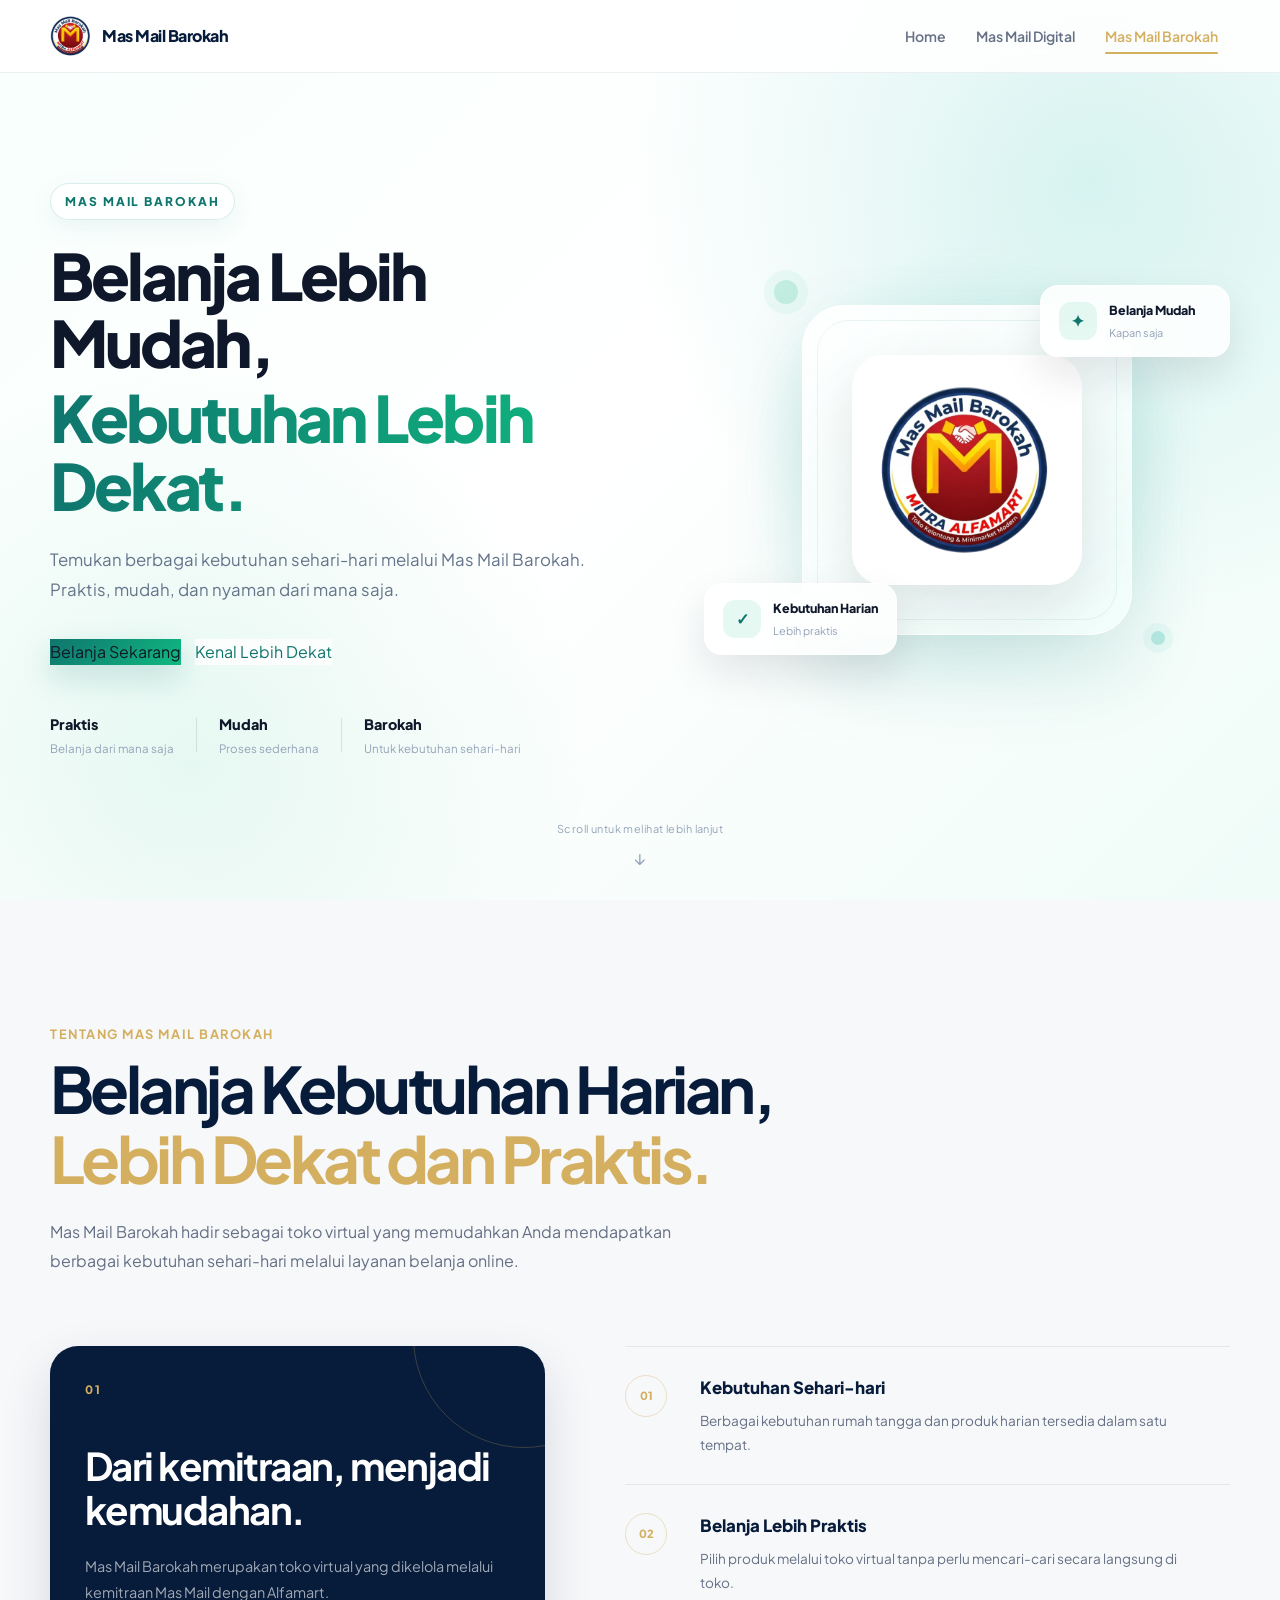
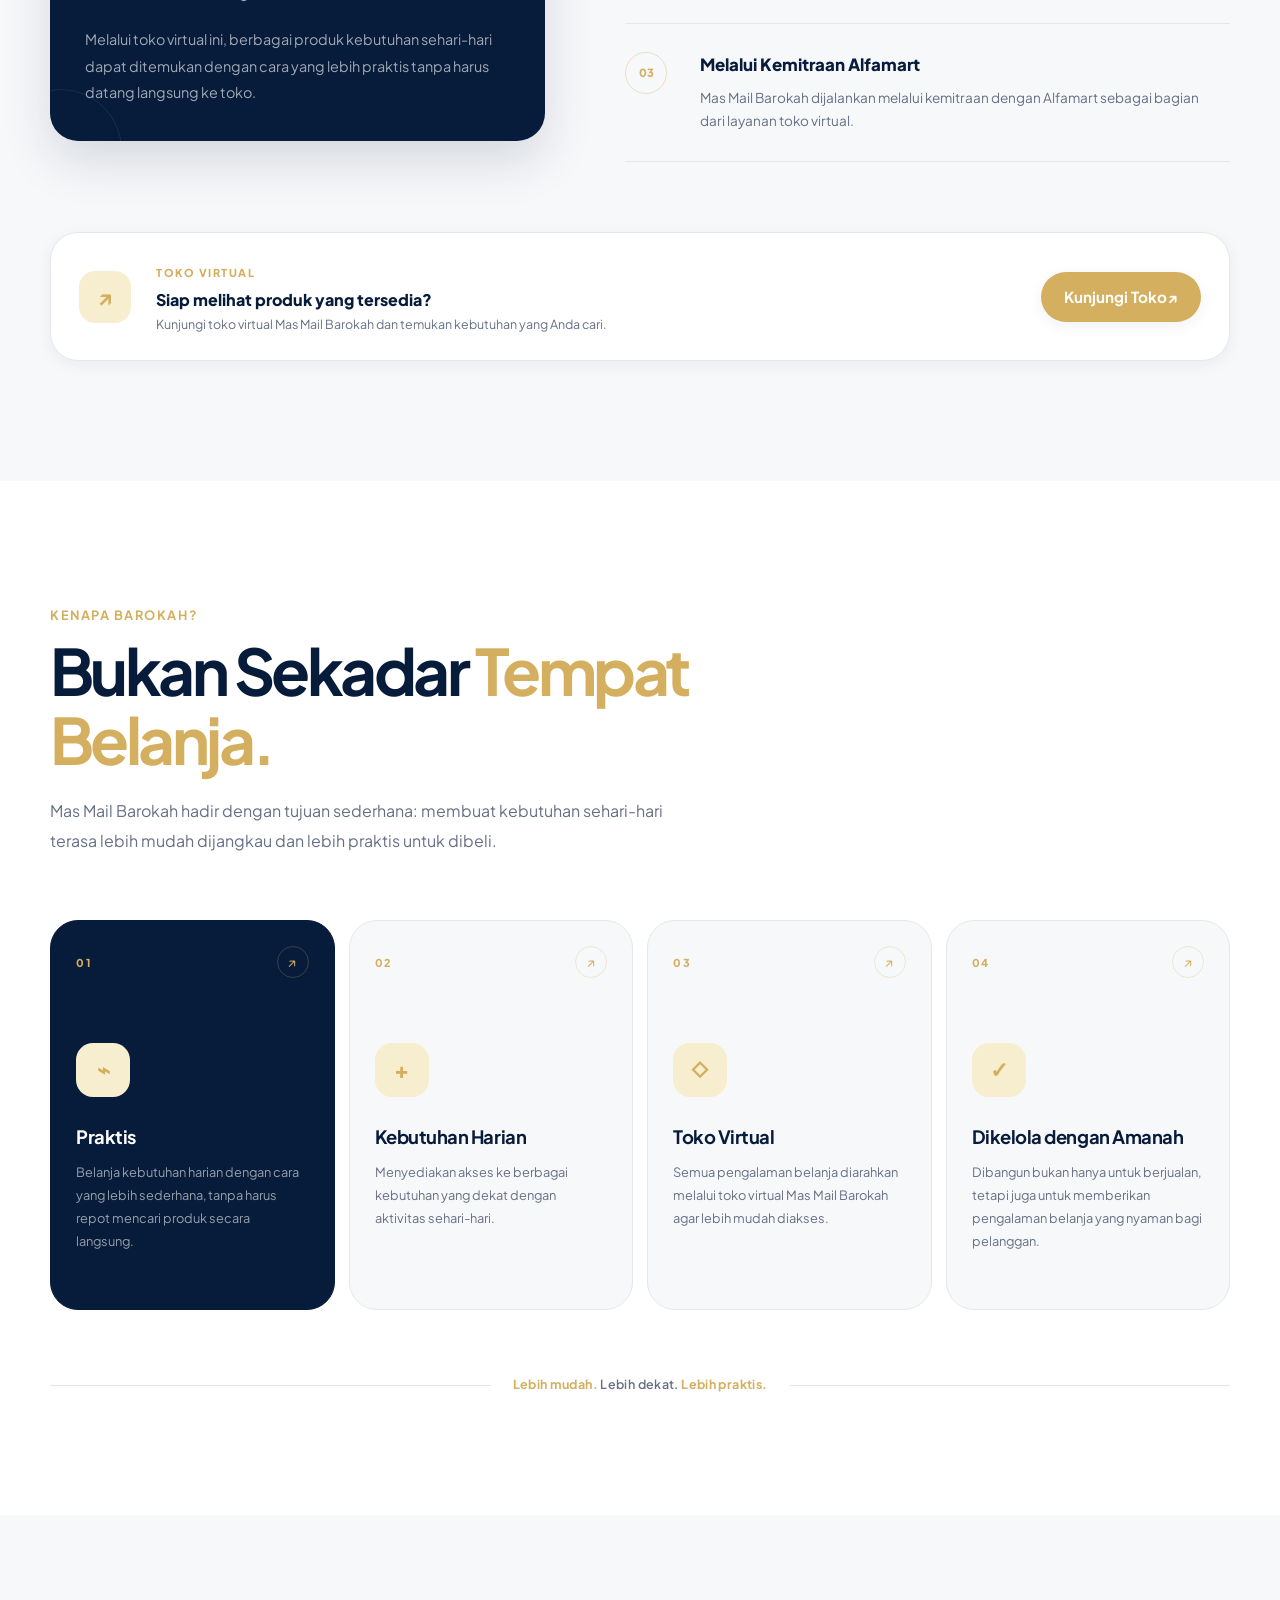
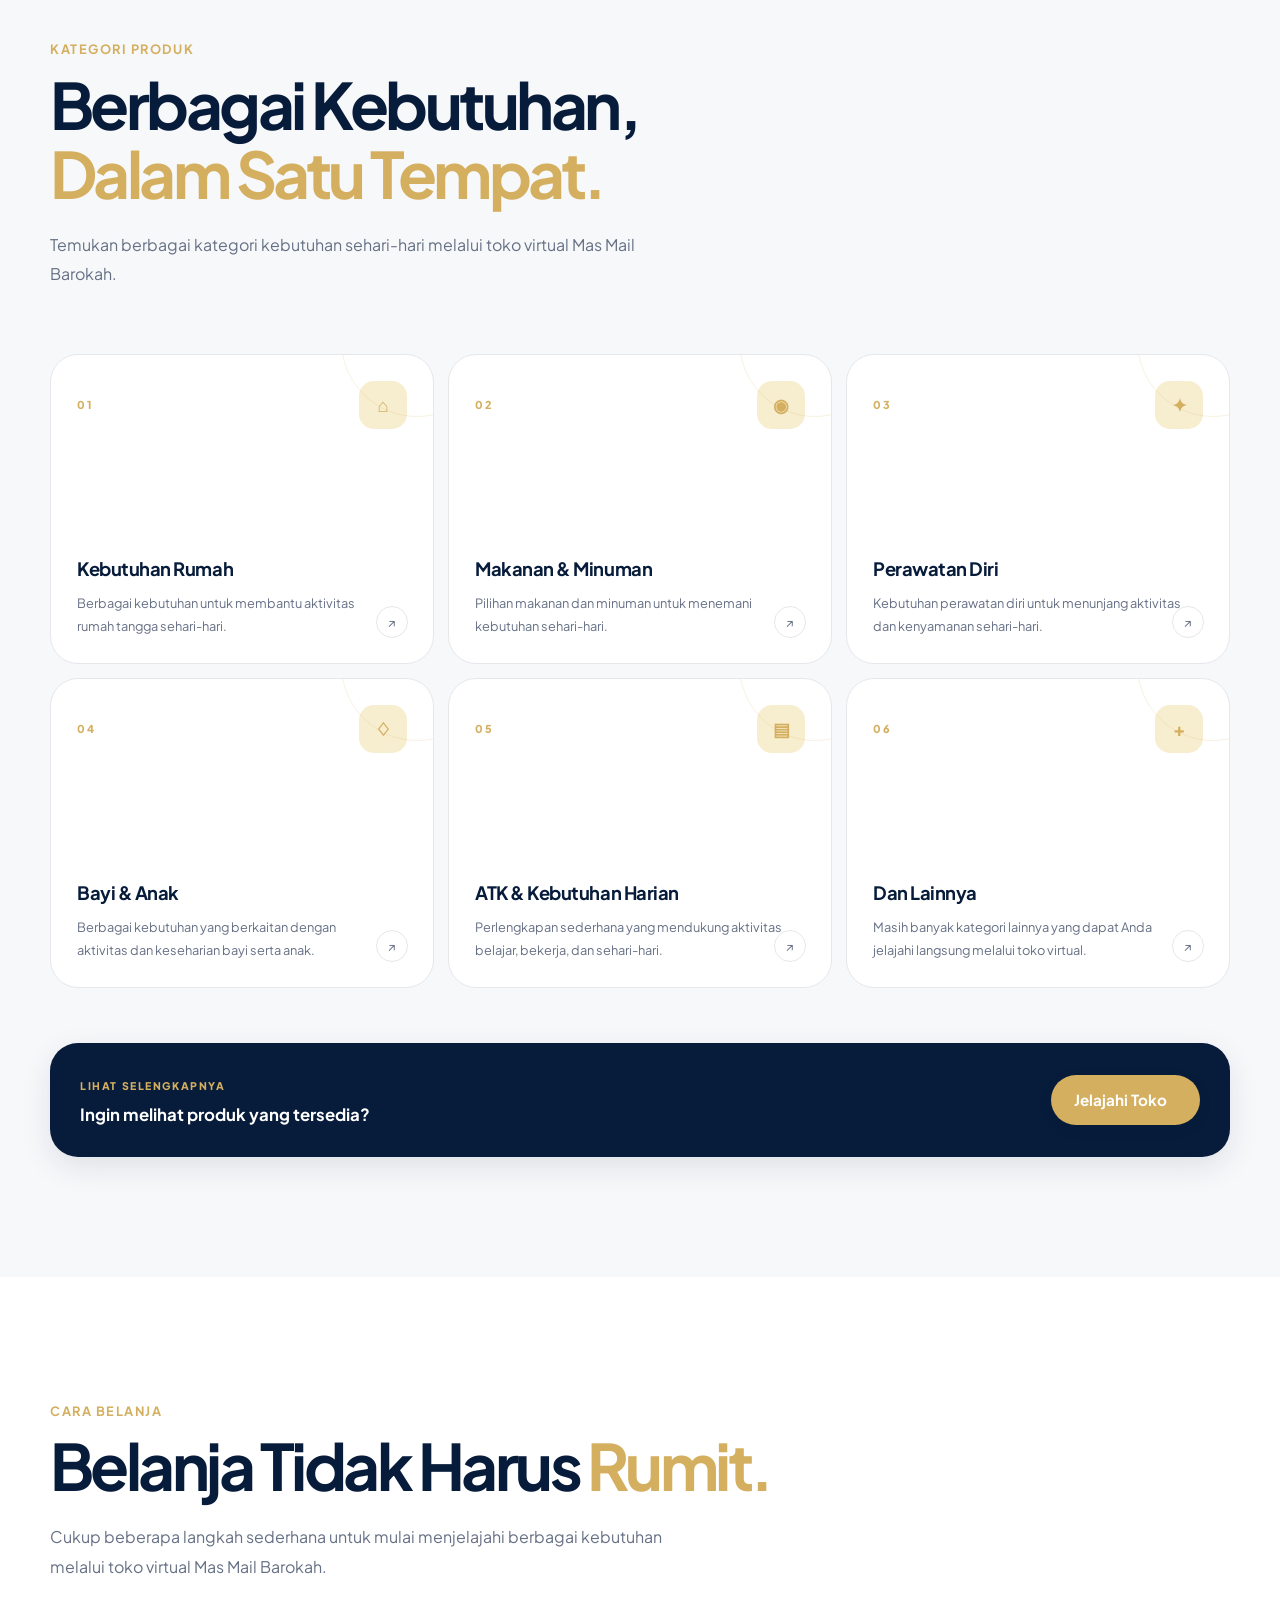
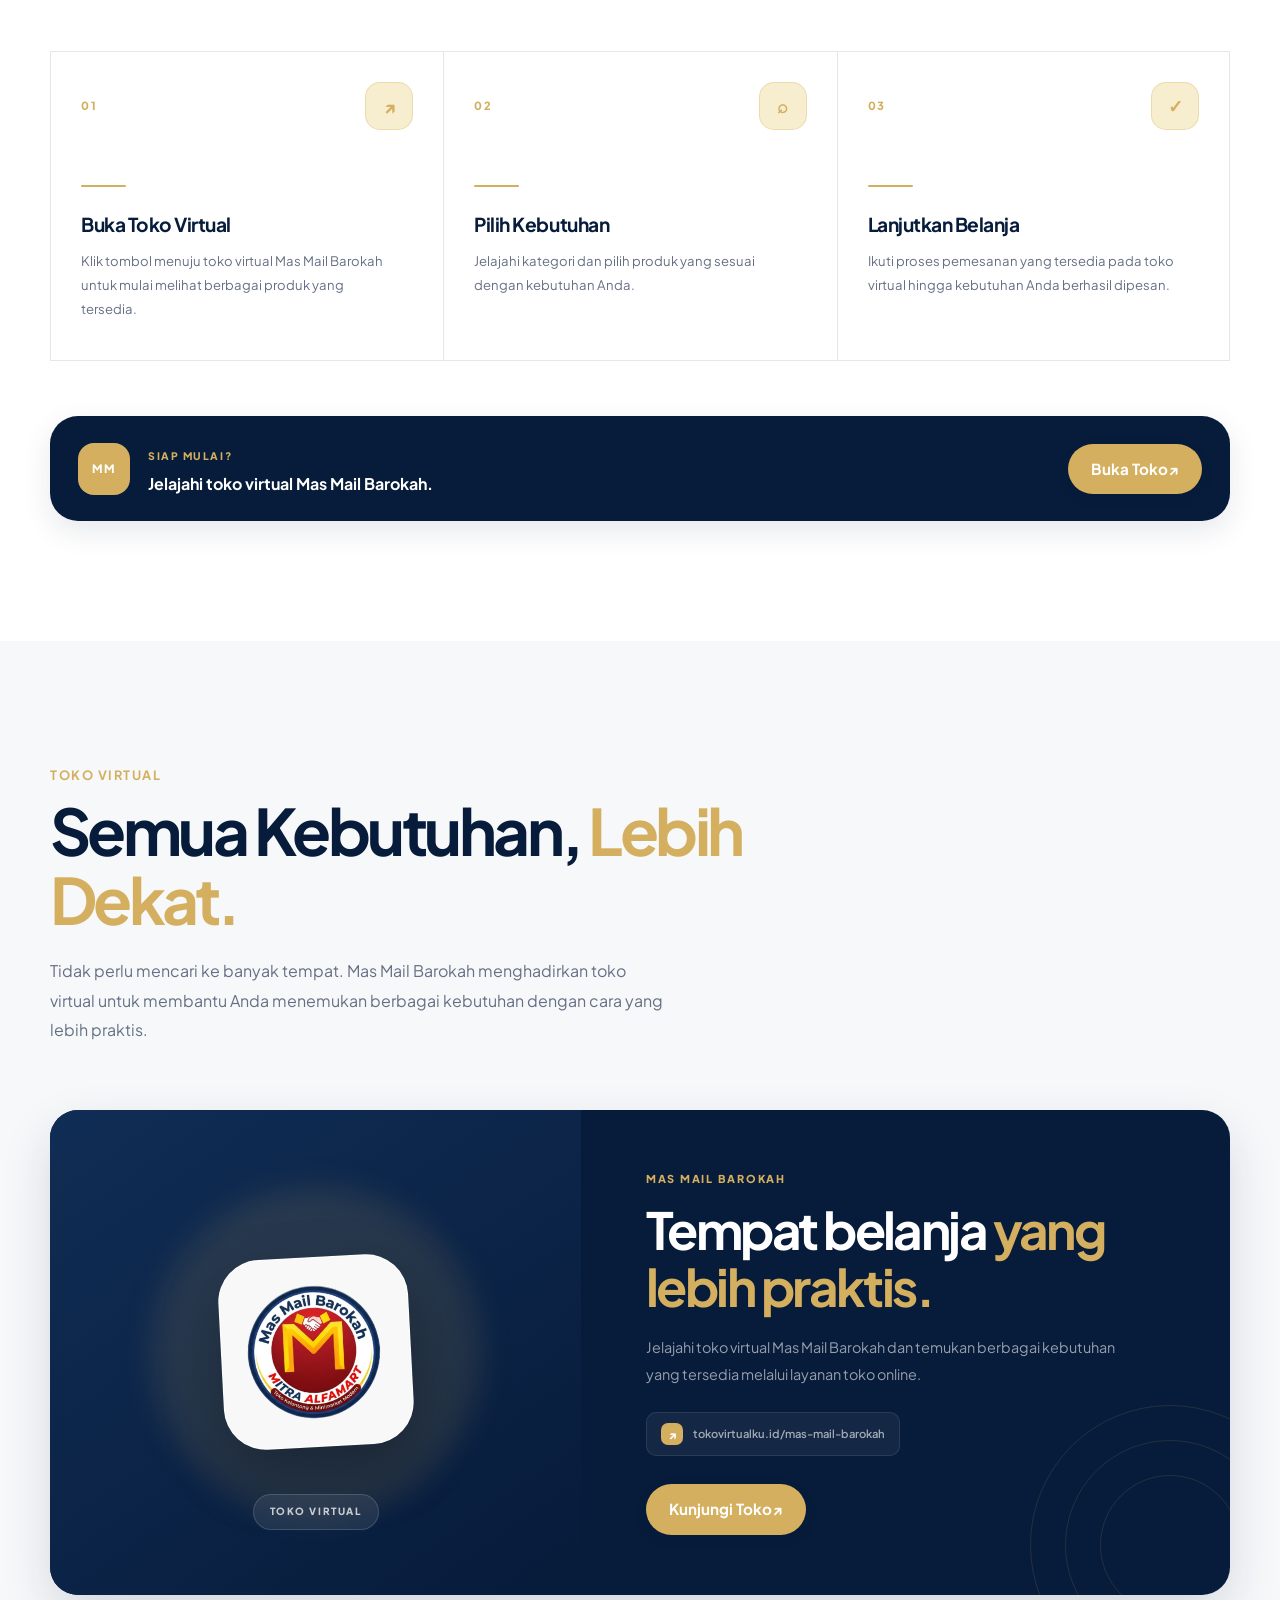
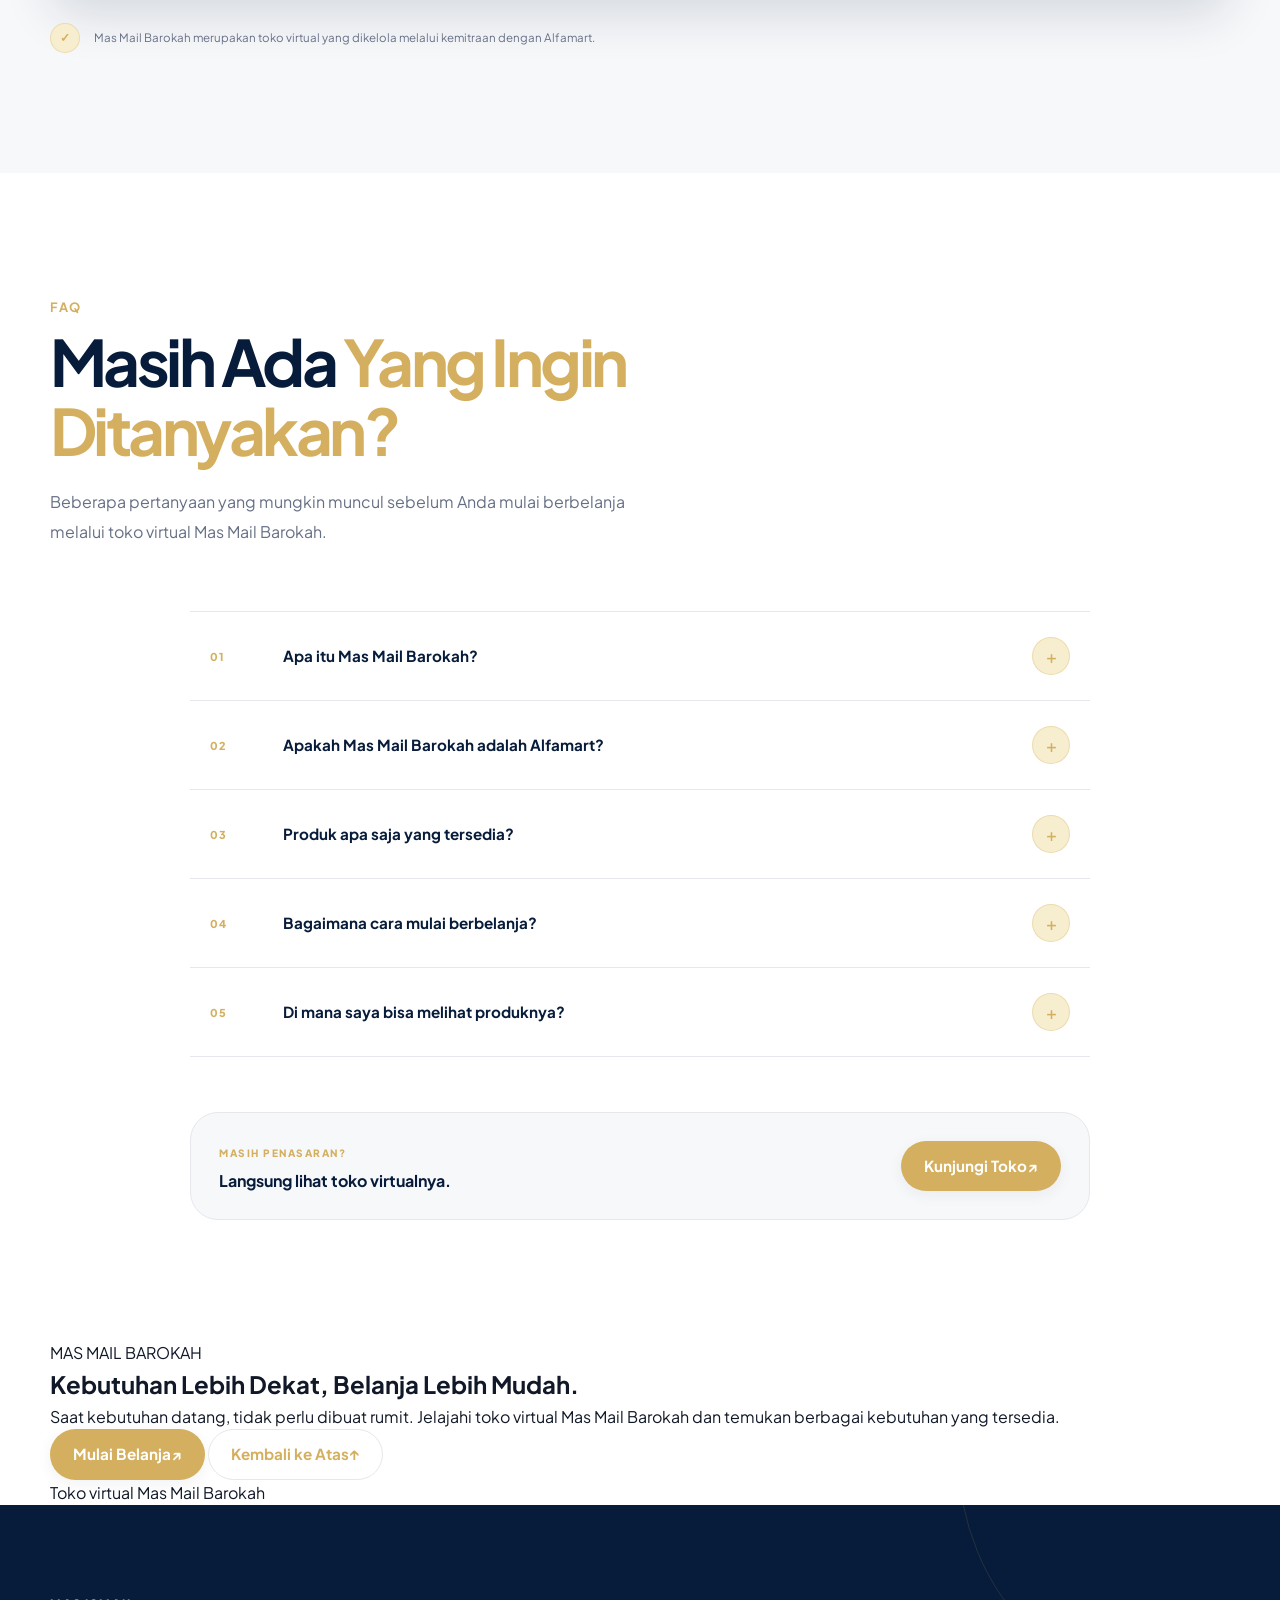
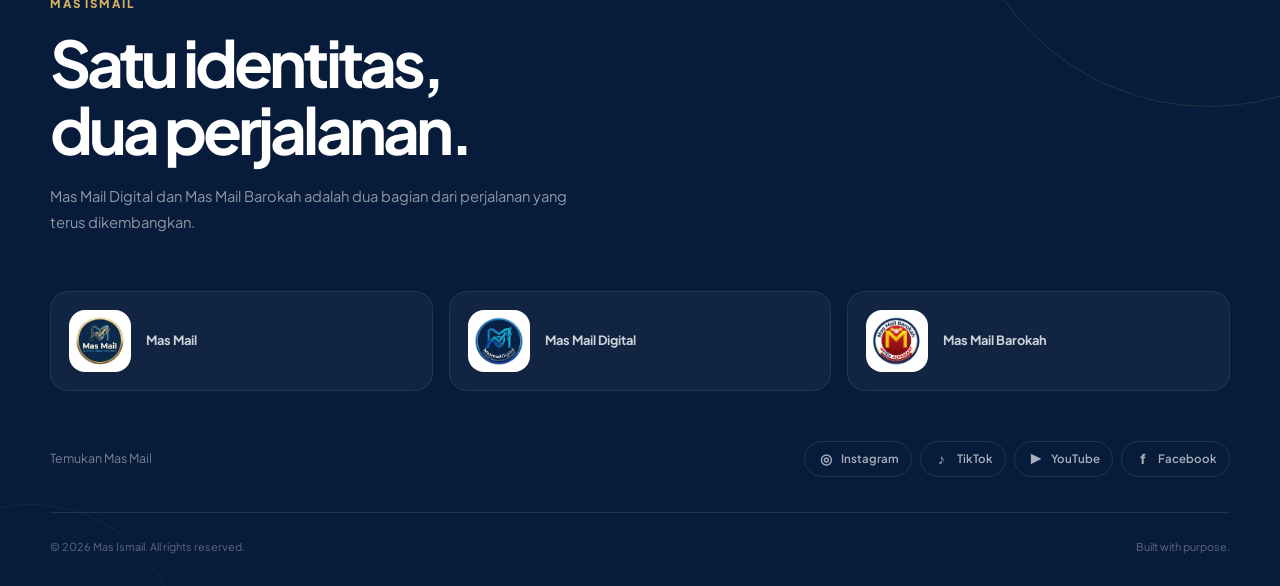
==== commit 7bbf4780: "Add final CTA section to barokah.html" ====
--- a/barokah.html
+++ b/barokah.html
@@ -1637,6 +1637,98 @@
                 </span>
 
             </a>
+
+        </div>
+
+    </div>
+
+</section>
+<!-- =========================================
+     SECTION 08 — CTA PENUTUP
+========================================= -->
+
+<section class="barokah-final-cta" id="cta">
+
+    <div class="barokah-final-cta-bg" aria-hidden="true">
+
+        <span class="barokah-final-circle circle-one"></span>
+        <span class="barokah-final-circle circle-two"></span>
+        <span class="barokah-final-circle circle-three"></span>
+
+    </div>
+
+
+    <div class="section-container">
+
+        <div class="barokah-final-cta-content reveal">
+
+            <!-- LABEL -->
+            <span class="barokah-final-label">
+                MAS MAIL BAROKAH
+            </span>
+
+
+            <!-- TITLE -->
+            <h2>
+                Kebutuhan Lebih Dekat,
+                <span>Belanja Lebih Mudah.</span>
+            </h2>
+
+
+            <!-- DESCRIPTION -->
+            <p>
+                Saat kebutuhan datang, tidak perlu dibuat
+                rumit. Jelajahi toko virtual Mas Mail Barokah
+                dan temukan berbagai kebutuhan yang tersedia.
+            </p>
+
+
+            <!-- ACTION -->
+            <div class="barokah-final-actions">
+
+                <a
+                    href="https://tokovirtualku.id/mas-mail-barokah"
+                    class="button button-primary"
+                    target="_blank"
+                    rel="noopener noreferrer">
+
+                    Mulai Belanja
+
+                    <span aria-hidden="true">
+                        ↗
+                    </span>
+
+                </a>
+
+
+                <a
+                    href="#hero"
+                    class="button button-secondary">
+
+                    Kembali ke Atas
+
+                    <span aria-hidden="true">
+                        ↑
+                    </span>
+
+                </a>
+
+            </div>
+
+
+            <!-- SMALL NOTE -->
+            <div class="barokah-final-note">
+
+                <span
+                    class="barokah-final-note-dot"
+                    aria-hidden="true">
+                </span>
+
+                <span>
+                    Toko virtual Mas Mail Barokah
+                </span>
+
+            </div>
 
         </div>
 
--- a/css/barokah.css
+++ b/css/barokah.css
@@ -4036,3 +4036,523 @@
     }
 
 }
+/* =========================================
+   SECTION 07 — FAQ
+========================================= */
+
+.barokah-faq {
+    position: relative;
+
+    padding: 120px 0;
+
+    background:
+        var(--color-white);
+
+    overflow: hidden;
+}
+
+
+/* =========================================
+   FAQ HEADING
+========================================= */
+
+.barokah-faq-heading {
+    max-width: 760px;
+
+    margin-bottom: 65px;
+}
+
+
+.barokah-faq-heading h2 {
+    margin: 0;
+
+    color:
+        var(--color-navy);
+
+    font-size:
+        clamp(
+            2.3rem,
+            5vw,
+            4.3rem
+        );
+
+    line-height: 1.08;
+
+    letter-spacing: -0.055em;
+}
+
+
+.barokah-faq-heading h2 span {
+    color:
+        var(--color-primary);
+}
+
+
+.barokah-faq-heading p {
+    max-width: 620px;
+
+    margin-top: 22px;
+
+    color:
+        var(--color-text-soft);
+
+    font-size: 1rem;
+
+    line-height: 1.85;
+}
+
+
+/* =========================================
+   FAQ LIST
+========================================= */
+
+.barokah-faq-list {
+    max-width: 900px;
+
+    margin-inline: auto;
+}
+
+
+/* =========================================
+   FAQ ITEM
+========================================= */
+
+.barokah-faq-item {
+    position: relative;
+
+    border-top:
+        1px solid
+        var(--color-border);
+
+    transition:
+        background-color var(--transition-normal),
+        border-color var(--transition-normal);
+}
+
+
+.barokah-faq-item:last-child {
+    border-bottom:
+        1px solid
+        var(--color-border);
+}
+
+
+.barokah-faq-item:hover {
+    background:
+        var(--color-background-soft);
+}
+
+
+/* =========================================
+   FAQ SUMMARY
+========================================= */
+
+.barokah-faq-item summary {
+    display: grid;
+
+    grid-template-columns:
+        55px 1fr 42px;
+
+    align-items: center;
+
+    gap: 18px;
+
+    min-height: 88px;
+
+    padding:
+        12px 20px;
+
+    list-style: none;
+
+    cursor: pointer;
+
+    user-select: none;
+}
+
+
+.barokah-faq-item summary::-webkit-details-marker {
+    display: none;
+}
+
+
+.barokah-faq-item summary::marker {
+    display: none;
+}
+
+
+/* =========================================
+   FAQ NUMBER
+========================================= */
+
+.barokah-faq-number {
+    color:
+        var(--color-primary);
+
+    font-size: 0.68rem;
+
+    font-weight: 800;
+
+    letter-spacing: 0.12em;
+}
+
+
+/* =========================================
+   FAQ QUESTION
+========================================= */
+
+.barokah-faq-question {
+    color:
+        var(--color-navy);
+
+    font-size: 0.95rem;
+
+    font-weight: 700;
+
+    line-height: 1.5;
+
+    transition:
+        color var(--transition-normal);
+}
+
+
+.barokah-faq-item:hover
+.barokah-faq-question {
+    color:
+        var(--color-primary);
+}
+
+
+/* =========================================
+   FAQ ICON
+========================================= */
+
+.barokah-faq-icon {
+    display: flex;
+
+    align-items: center;
+    justify-content: center;
+
+    width: 38px;
+    height: 38px;
+
+    margin-left: auto;
+
+    border:
+        1px solid
+        rgba(212, 175, 95, 0.3);
+
+    border-radius: 50%;
+
+    background:
+        var(--color-primary-light);
+
+    color:
+        var(--color-primary);
+
+    font-size: 1.1rem;
+
+    font-weight: 500;
+
+    line-height: 1;
+
+    transition:
+        transform var(--transition-normal),
+        background-color var(--transition-normal),
+        color var(--transition-normal);
+}
+
+
+/* =========================================
+   FAQ OPEN ICON
+========================================= */
+
+.barokah-faq-item[open]
+.barokah-faq-icon {
+    transform:
+        rotate(45deg);
+
+    background:
+        var(--color-primary);
+
+    color:
+        var(--color-white);
+}
+
+
+/* =========================================
+   FAQ ANSWER
+========================================= */
+
+.barokah-faq-answer {
+    padding:
+        0 80px 28px 93px;
+}
+
+
+.barokah-faq-answer p {
+    max-width: 700px;
+
+    color:
+        var(--color-text-soft);
+
+    font-size: 0.84rem;
+
+    line-height: 1.85;
+}
+
+
+/* =========================================
+   FAQ CTA
+========================================= */
+
+.barokah-faq-cta {
+    display: flex;
+
+    align-items: center;
+    justify-content: space-between;
+
+    gap: 30px;
+
+    max-width: 900px;
+
+    margin:
+        55px auto 0;
+
+    padding:
+        25px 28px;
+
+    background:
+        var(--color-background-soft);
+
+    border:
+        1px solid
+        var(--color-border);
+
+    border-radius:
+        var(--radius-large);
+
+    transition:
+        transform var(--transition-normal),
+        box-shadow var(--transition-normal),
+        border-color var(--transition-normal);
+}
+
+
+.barokah-faq-cta:hover {
+    transform:
+        translateY(-4px);
+
+    border-color:
+        rgba(212, 175, 95, 0.35);
+
+    box-shadow:
+        var(--shadow-medium);
+}
+
+
+.barokah-faq-cta > div span {
+    color:
+        var(--color-primary);
+
+    font-size: 0.63rem;
+
+    font-weight: 800;
+
+    letter-spacing: 0.15em;
+}
+
+
+.barokah-faq-cta h3 {
+    margin-top: 4px;
+
+    color:
+        var(--color-navy);
+
+    font-size: 1rem;
+
+    font-weight: 700;
+}
+
+
+.barokah-faq-cta .button {
+    flex-shrink: 0;
+}
+
+
+/* =========================================
+   TABLET
+========================================= */
+
+@media (max-width: 900px) {
+
+    .barokah-faq-item summary {
+        grid-template-columns:
+            45px 1fr 42px;
+    }
+
+
+    .barokah-faq-answer {
+        padding-left: 78px;
+    }
+
+}
+
+
+/* =========================================
+   MOBILE
+========================================= */
+
+@media (max-width: 700px) {
+
+    .barokah-faq {
+        padding:
+            85px 0;
+    }
+
+
+    .barokah-faq-heading {
+        margin-bottom: 45px;
+    }
+
+
+    .barokah-faq-heading h2 {
+        font-size:
+            2.35rem;
+    }
+
+
+    .barokah-faq-heading p {
+        margin-top: 18px;
+
+        font-size:
+            0.88rem;
+    }
+
+
+    .barokah-faq-item summary {
+        grid-template-columns:
+            32px 1fr 38px;
+
+        gap: 10px;
+
+        min-height: 78px;
+
+        padding:
+            10px 4px;
+    }
+
+
+    .barokah-faq-number {
+        font-size:
+            0.58rem;
+    }
+
+
+    .barokah-faq-question {
+        font-size:
+            0.82rem;
+    }
+
+
+    .barokah-faq-icon {
+        width: 34px;
+        height: 34px;
+
+        font-size:
+            0.95rem;
+    }
+
+
+    .barokah-faq-answer {
+        padding:
+            0 42px 24px 46px;
+    }
+
+
+    .barokah-faq-answer p {
+        font-size:
+            0.76rem;
+
+        line-height:
+            1.8;
+    }
+
+
+    .barokah-faq-cta {
+        align-items:
+            flex-start;
+
+        flex-direction:
+            column;
+
+        gap: 20px;
+
+        margin-top:
+            45px;
+
+        padding:
+            23px;
+    }
+
+
+    .barokah-faq-cta h3 {
+        font-size:
+            0.9rem;
+    }
+
+
+    .barokah-faq-cta .button {
+        width:
+            100%;
+    }
+
+}
+
+
+/* =========================================
+   SMALL MOBILE
+========================================= */
+
+@media (max-width: 380px) {
+
+    .barokah-faq-item summary {
+        grid-template-columns:
+            28px 1fr 34px;
+
+        gap: 8px;
+    }
+
+
+    .barokah-faq-question {
+        font-size:
+            0.78rem;
+    }
+
+
+    .barokah-faq-answer {
+        padding-left:
+            38px;
+    }
+
+}
+
+
+/* =========================================
+   REDUCED MOTION
+========================================= */
+
+@media (prefers-reduced-motion: reduce) {
+
+    .barokah-faq-cta:hover {
+        transform:
+            none;
+    }
+
+
+    .barokah-faq-item[open]
+    .barokah-faq-icon {
+        transform:
+            rotate(45deg);
+    }
+
+}
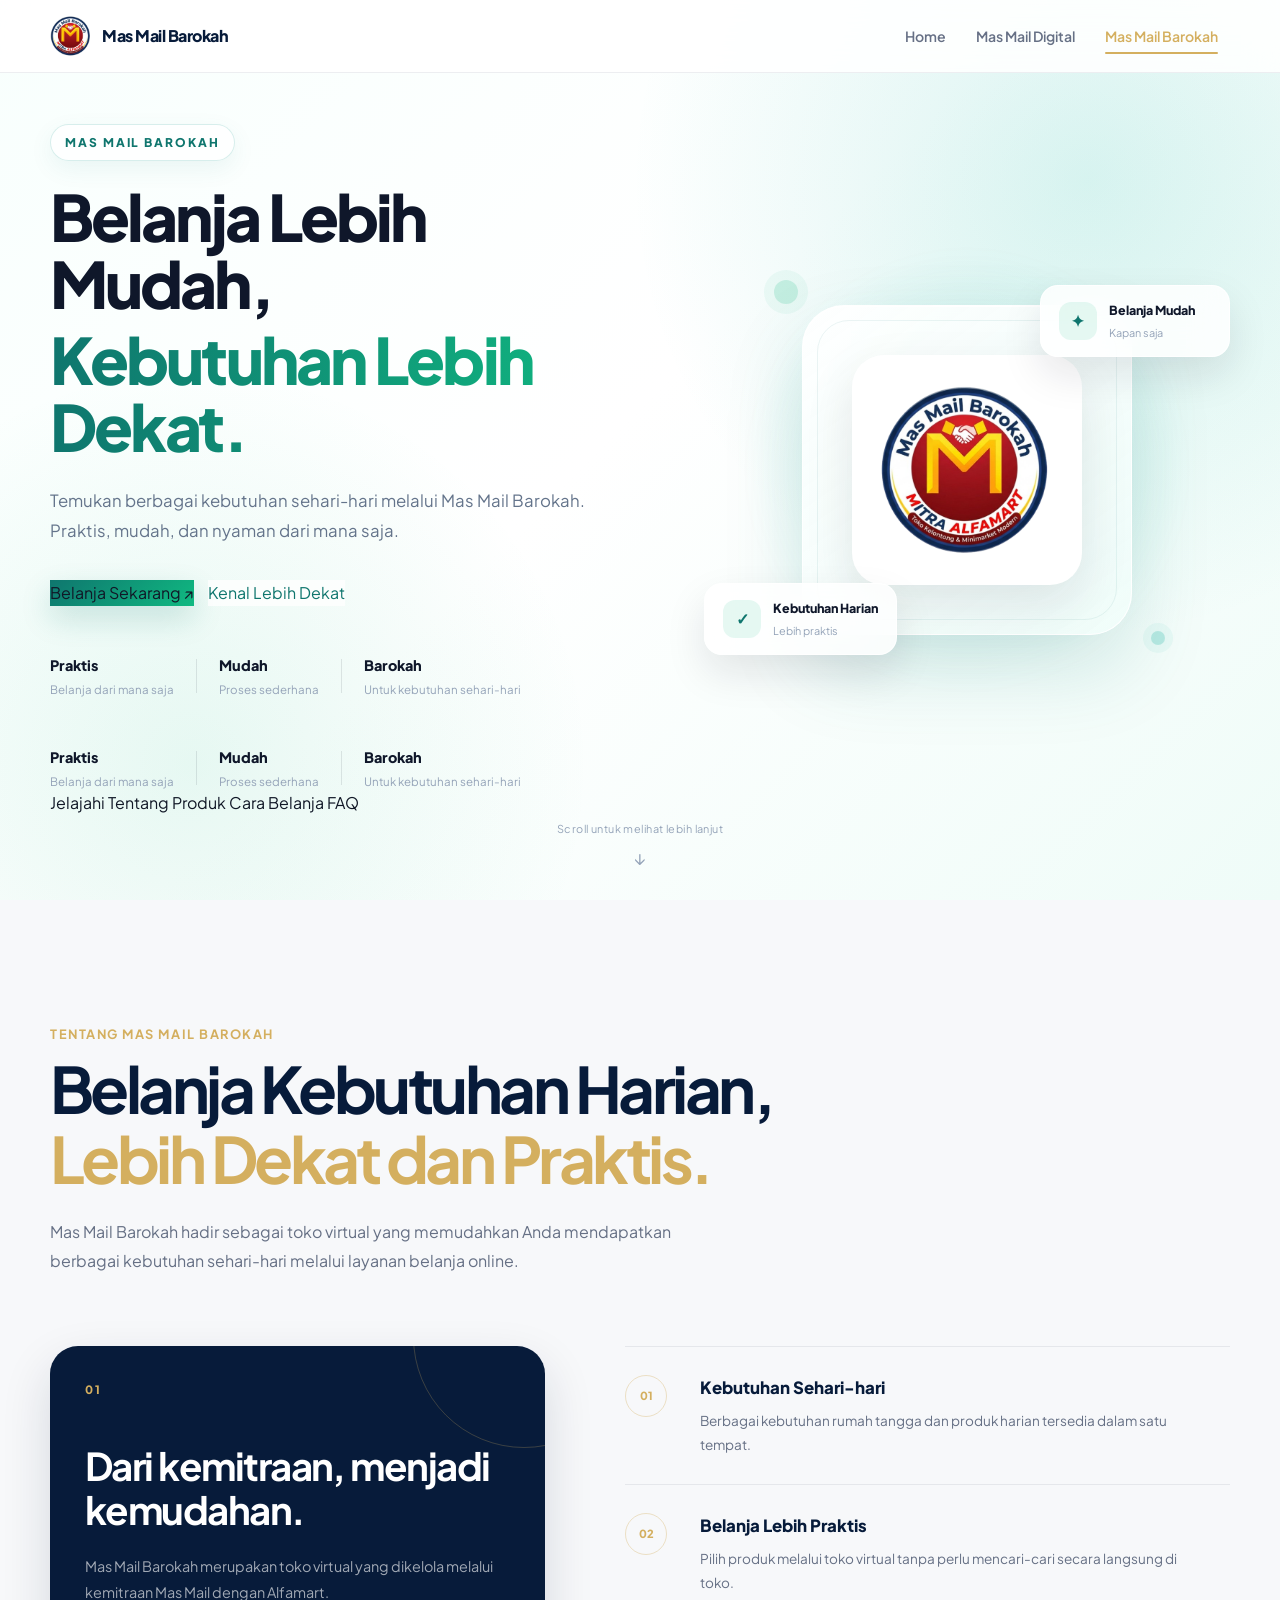
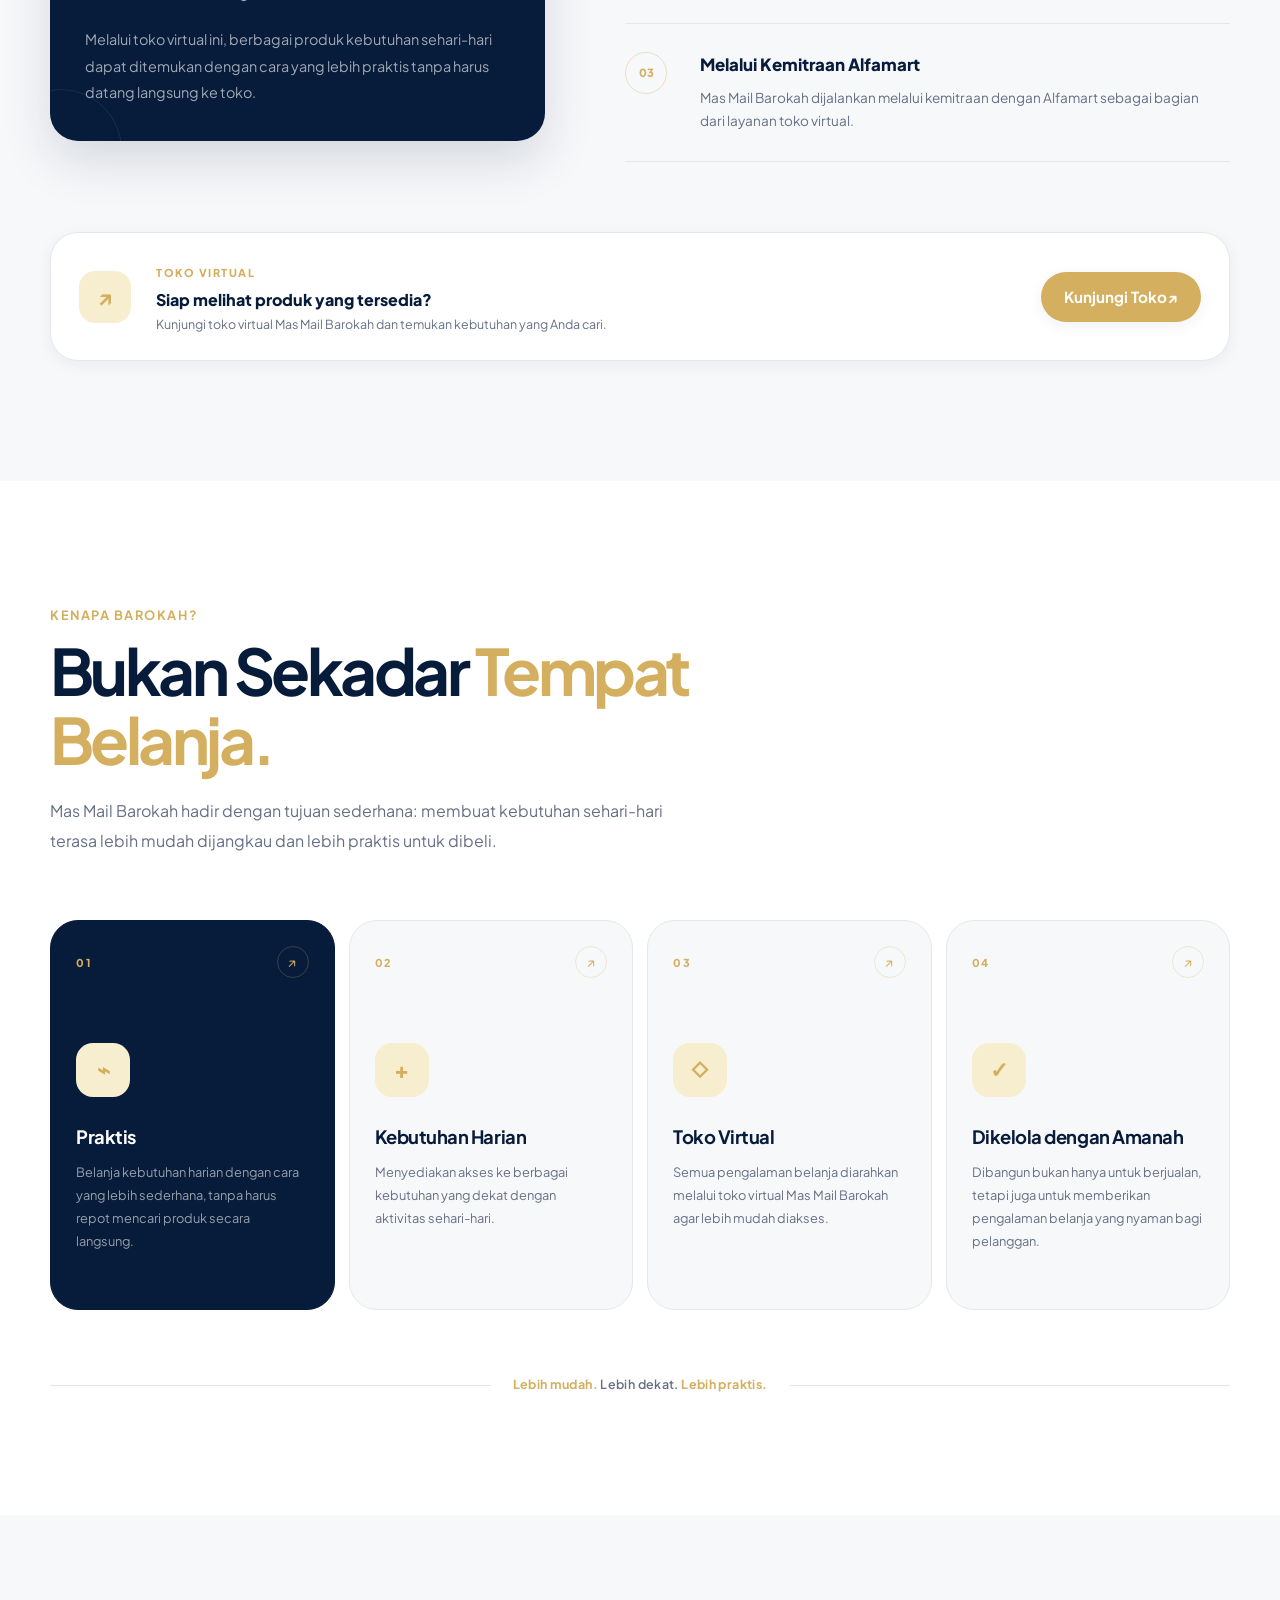
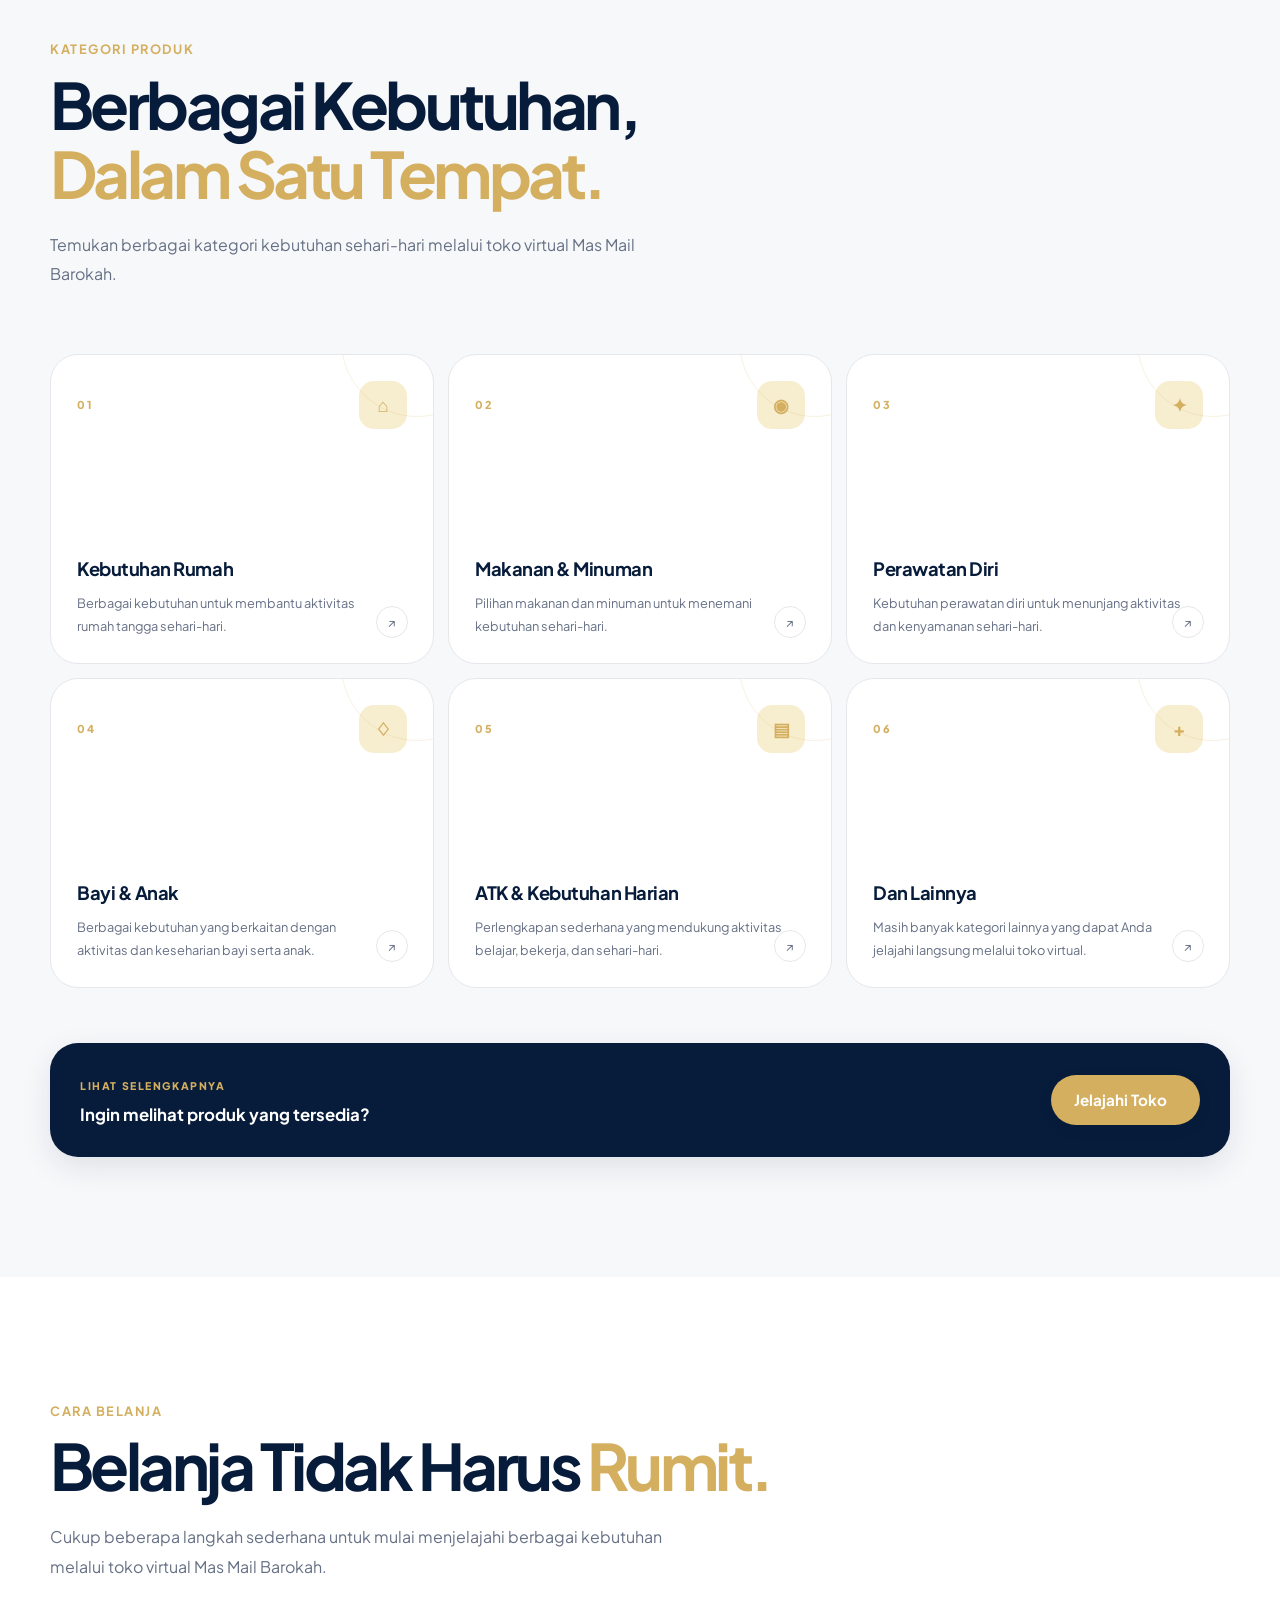
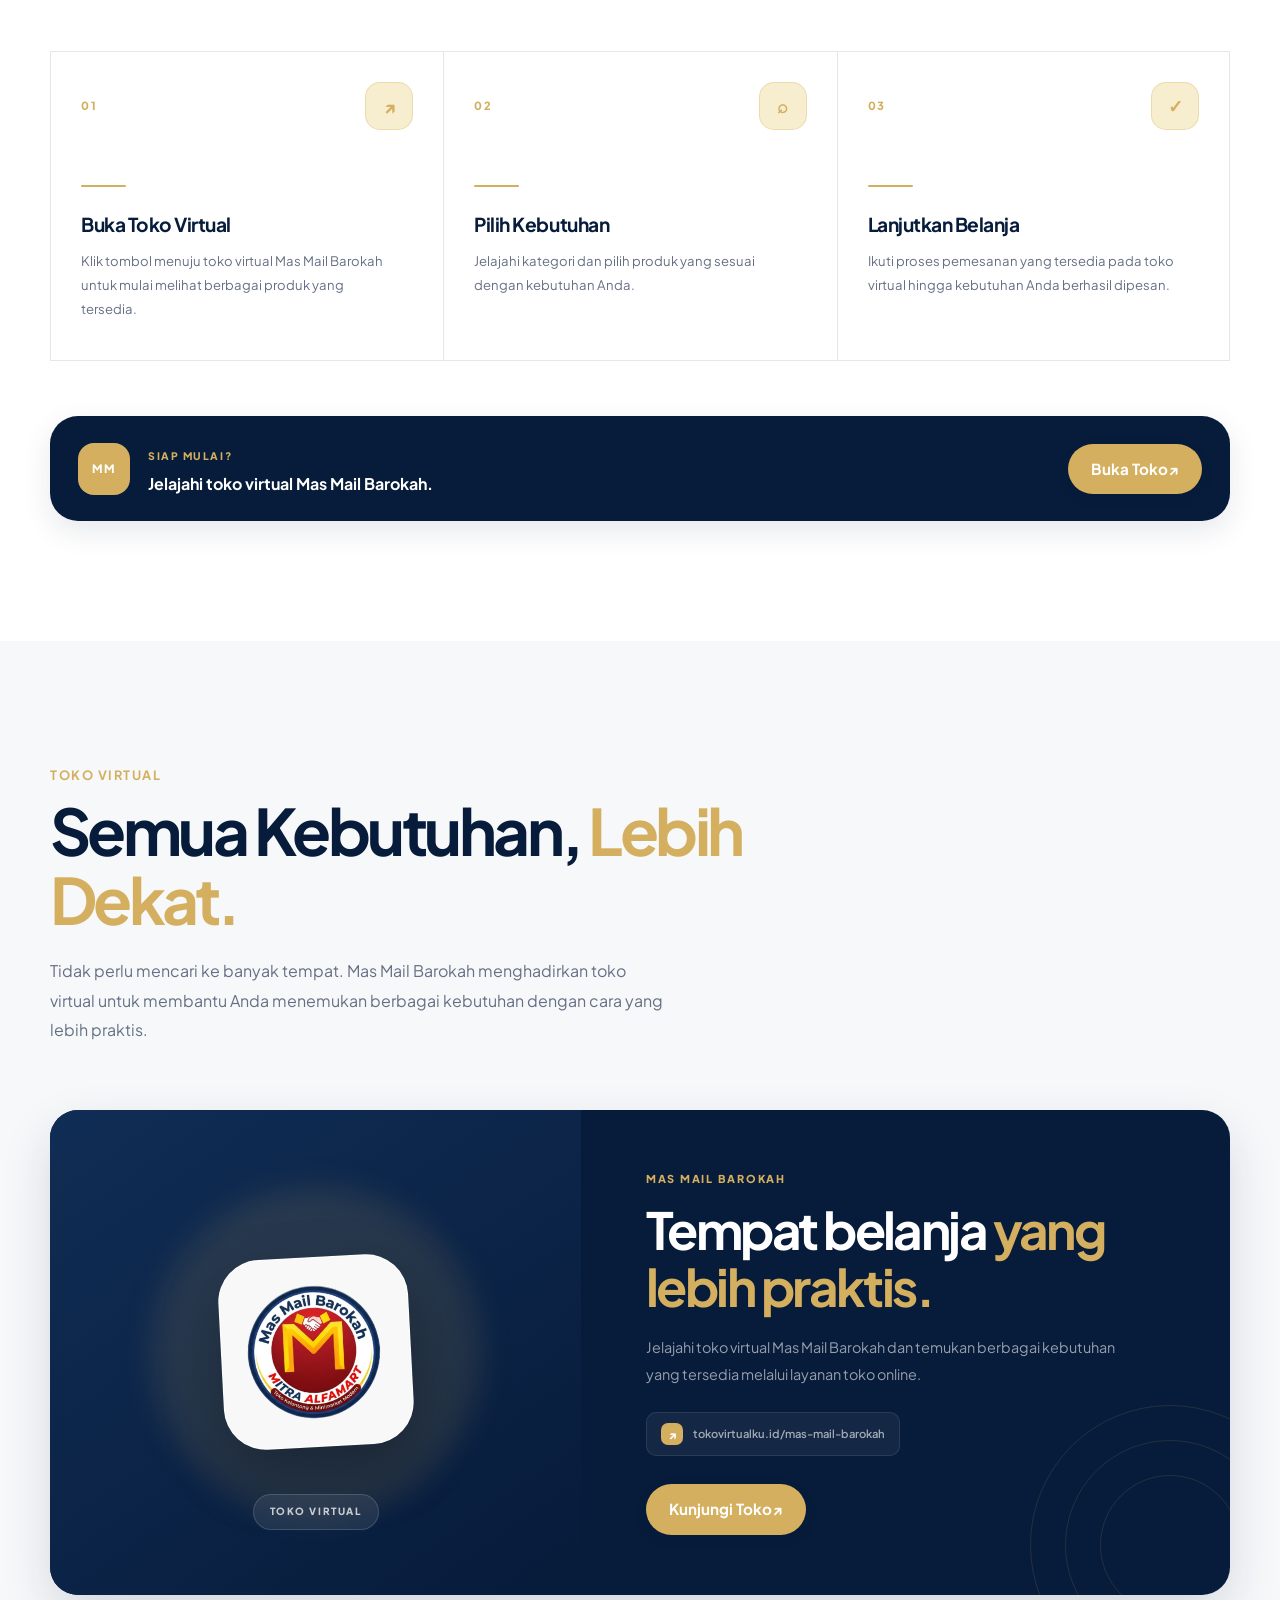
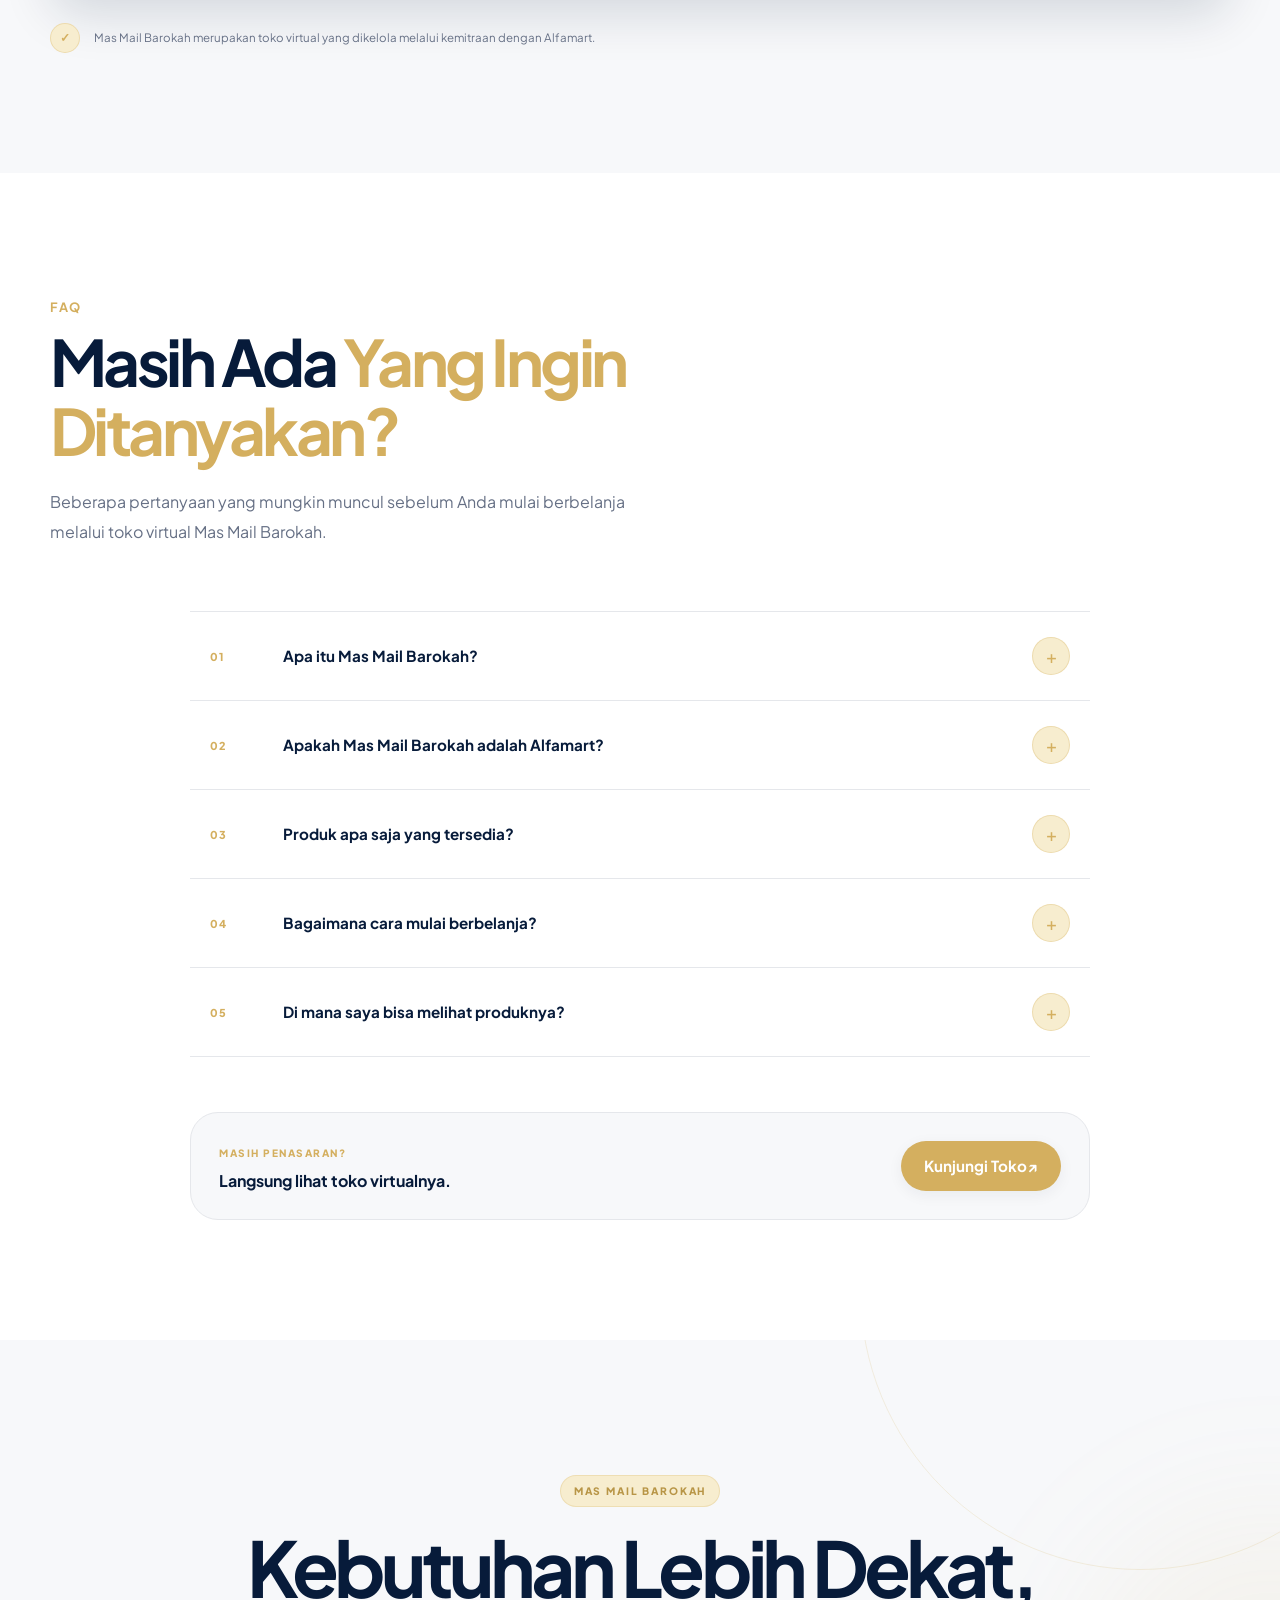
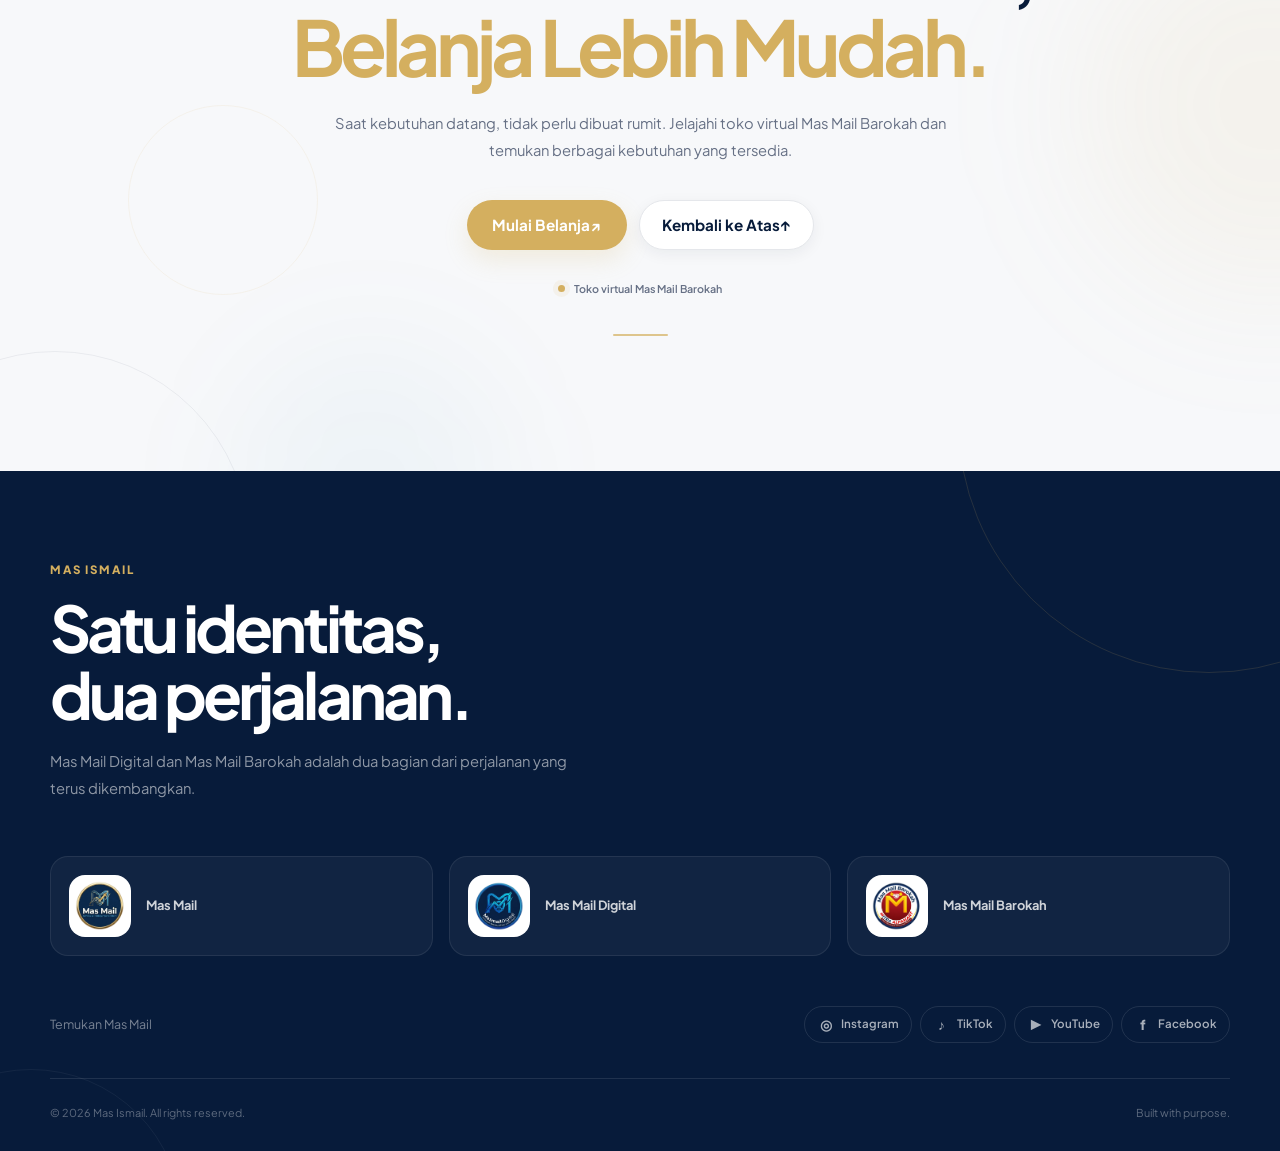
==== commit ed8572e6: "Modify hero actions and add info sections Updated the 'Belanja Sekarang' button link and added hero " ====
--- a/barokah.html
+++ b/barokah.html
@@ -172,13 +172,15 @@
             ================================== -->
 
             <div class="barokah-hero-actions">
-
                 <a
-                    href="#"
-                    class="btn btn-primary"
-                >
-                    Belanja Sekarang
-                </a>
+    href="https://tokovirtualku.id/mas-mail-barokah"
+    class="btn btn-primary"
+    target="_blank"
+    rel="noopener noreferrer"
+>
+    Belanja Sekarang
+    <span aria-hidden="true">↗</span>
+</a>
 
 
                 <a
@@ -242,7 +244,85 @@
                 </div>
 
             </div>
-
+                        <div class="barokah-hero-info">
+
+                <div class="barokah-info-item">
+
+                    <strong>
+                        Praktis
+                    </strong>
+
+                    <span>
+                        Belanja dari mana saja
+                    </span>
+
+                </div>
+
+
+                <div class="barokah-info-divider"></div>
+
+
+                <div class="barokah-info-item">
+
+                    <strong>
+                        Mudah
+                    </strong>
+
+                    <span>
+                        Proses sederhana
+                    </span>
+
+                </div>
+
+
+                <div class="barokah-info-divider"></div>
+
+
+                <div class="barokah-info-item">
+
+                    <strong>
+                        Barokah
+                    </strong>
+
+                    <span>
+                        Untuk kebutuhan sehari-hari
+                    </span>
+
+                </div>
+
+            </div>
+
+
+            <!-- =================================
+                 HERO QUICK NAVIGATION
+            ================================== -->
+
+            <nav
+                class="barokah-hero-nav"
+                aria-label="Navigasi cepat"
+            >
+
+                <span class="barokah-hero-nav-label">
+                    Jelajahi
+                </span>
+
+                <a href="#about">
+                    Tentang
+                </a>
+
+                <a href="#products">
+                    Produk
+                </a>
+
+                <a href="#how">
+                    Cara Belanja
+                </a>
+
+                <a href="#faq">
+                    FAQ
+                </a>
+
+            </nav>
         </div>
 
 
--- a/css/barokah.css
+++ b/css/barokah.css
@@ -4556,3 +4556,642 @@
     }
 
 }
+
+/* =========================================
+   SECTION 08 — CTA PENUTUP
+========================================= */
+
+.barokah-final-cta {
+    position: relative;
+
+    padding: 135px 0;
+
+    background:
+        var(--color-background-soft);
+
+    color:
+        var(--color-navy);
+
+    overflow: hidden;
+}
+
+
+/* =========================================
+   BACKGROUND DECORATION
+========================================= */
+
+.barokah-final-cta-bg {
+    position: absolute;
+
+    inset: 0;
+
+    pointer-events: none;
+
+    overflow: hidden;
+}
+
+
+/* =========================================
+   DECORATIVE CIRCLES
+========================================= */
+
+.barokah-final-circle {
+    position: absolute;
+
+    display: block;
+
+    border:
+        1px solid
+        rgba(7, 27, 58, 0.07);
+
+    border-radius: 50%;
+
+    animation:
+        barokahFinalFloat
+        8s ease-in-out
+        infinite;
+}
+
+
+.barokah-final-circle.circle-one {
+    width: 560px;
+    height: 560px;
+
+    top: -330px;
+    right: -140px;
+
+    border-color:
+        rgba(212, 175, 95, 0.18);
+}
+
+
+.barokah-final-circle.circle-two {
+    width: 390px;
+    height: 390px;
+
+    bottom: -270px;
+    left: -140px;
+
+    border-color:
+        rgba(7, 27, 58, 0.06);
+
+    animation-delay:
+        -2s;
+}
+
+
+.barokah-final-circle.circle-three {
+    width: 190px;
+    height: 190px;
+
+    top: 50%;
+    left: 10%;
+
+    border-color:
+        rgba(212, 175, 95, 0.10);
+
+    animation-delay:
+        -4s;
+}
+
+
+/* =========================================
+   SOFT GLOW
+========================================= */
+
+.barokah-final-cta::before {
+    content: "";
+
+    position: absolute;
+
+    width: 380px;
+    height: 380px;
+
+    top: 50%;
+    right: -180px;
+
+    transform:
+        translateY(-50%);
+
+    border-radius: 50%;
+
+    background:
+        rgba(212, 175, 95, 0.08);
+
+    filter:
+        blur(70px);
+
+    pointer-events: none;
+}
+
+
+.barokah-final-cta::after {
+    content: "";
+
+    position: absolute;
+
+    width: 280px;
+    height: 280px;
+
+    bottom: -150px;
+    left: 18%;
+
+    border-radius: 50%;
+
+    background:
+        rgba(23, 105, 170, 0.035);
+
+    filter:
+        blur(60px);
+
+    pointer-events: none;
+}
+
+
+/* =========================================
+   CTA CONTENT
+========================================= */
+
+.barokah-final-cta-content {
+    position: relative;
+
+    z-index: 2;
+
+    max-width: 850px;
+
+    margin-inline: auto;
+
+    text-align: center;
+}
+
+
+/* =========================================
+   LABEL
+========================================= */
+
+.barokah-final-label {
+    display: inline-flex;
+
+    align-items: center;
+
+    justify-content: center;
+
+    margin-bottom: 20px;
+
+    padding:
+        7px 13px;
+
+    background:
+        var(--color-primary-light);
+
+    border:
+        1px solid
+        rgba(212, 175, 95, 0.25);
+
+    border-radius:
+        var(--radius-pill);
+
+    color:
+        var(--color-primary-dark);
+
+    font-size: 0.64rem;
+
+    font-weight: 800;
+
+    letter-spacing: 0.18em;
+}
+
+
+/* =========================================
+   TITLE
+========================================= */
+
+.barokah-final-cta-content h2 {
+    margin: 0;
+
+    color:
+        var(--color-navy);
+
+    font-size:
+        clamp(
+            2.8rem,
+            6vw,
+            5.2rem
+        );
+
+    line-height: 1.03;
+
+    letter-spacing: -0.065em;
+}
+
+
+.barokah-final-cta-content h2 span {
+    display: block;
+
+    color:
+        var(--color-primary);
+}
+
+
+/* =========================================
+   DESCRIPTION
+========================================= */
+
+.barokah-final-cta-content > p {
+    max-width: 620px;
+
+    margin:
+        25px auto 0;
+
+    color:
+        var(--color-text-soft);
+
+    font-size: 0.92rem;
+
+    line-height: 1.85;
+}
+
+
+/* =========================================
+   ACTIONS
+========================================= */
+
+.barokah-final-actions {
+    display: flex;
+
+    align-items: center;
+    justify-content: center;
+
+    flex-wrap: wrap;
+
+    gap: 12px;
+
+    margin-top: 35px;
+}
+
+
+.barokah-final-actions .button {
+    min-width: 160px;
+}
+
+
+/* =========================================
+   PRIMARY BUTTON
+========================================= */
+
+.barokah-final-actions
+.button-primary {
+    box-shadow:
+        0 10px 25px
+        rgba(212, 175, 95, 0.18);
+}
+
+
+.barokah-final-actions
+.button-primary:hover {
+    transform:
+        translateY(-3px);
+
+    box-shadow:
+        0 15px 35px
+        rgba(212, 175, 95, 0.28);
+}
+
+
+/* =========================================
+   SECONDARY BUTTON
+========================================= */
+
+.barokah-final-actions
+.button-secondary {
+    background:
+        var(--color-white);
+
+    border-color:
+        var(--color-border);
+
+    color:
+        var(--color-navy);
+
+    box-shadow:
+        var(--shadow-small);
+}
+
+
+.barokah-final-actions
+.button-secondary:hover {
+    background:
+        var(--color-white);
+
+    border-color:
+        var(--color-primary);
+
+    color:
+        var(--color-primary);
+
+    box-shadow:
+        var(--shadow-medium);
+}
+
+
+/* =========================================
+   NOTE
+========================================= */
+
+.barokah-final-note {
+    display: inline-flex;
+
+    align-items: center;
+
+    gap: 9px;
+
+    margin-top: 30px;
+
+    color:
+        var(--color-text-soft);
+
+    font-size: 0.67rem;
+
+    font-weight: 600;
+}
+
+
+/* =========================================
+   NOTE DOT
+========================================= */
+
+.barokah-final-note-dot {
+    width: 7px;
+    height: 7px;
+
+    flex-shrink: 0;
+
+    border-radius: 50%;
+
+    background:
+        var(--color-primary);
+
+    box-shadow:
+        0 0 0 5px
+        rgba(212, 175, 95, 0.10);
+
+    animation:
+        barokahFinalPulse
+        2.5s ease-in-out
+        infinite;
+}
+
+
+/* =========================================
+   DECORATIVE LINE
+========================================= */
+
+.barokah-final-cta-content::after {
+    content: "";
+
+    display: block;
+
+    width: 55px;
+    height: 2px;
+
+    margin:
+        35px auto 0;
+
+    background:
+        var(--color-primary);
+
+    border-radius:
+        var(--radius-pill);
+
+    opacity: 0.7;
+}
+
+
+/* =========================================
+   BACKGROUND ANIMATION
+========================================= */
+
+@keyframes barokahFinalFloat {
+
+    0%,
+    100% {
+        transform:
+            translate(0, 0)
+            scale(1);
+    }
+
+    50% {
+        transform:
+            translate(-15px, 12px)
+            scale(1.03);
+    }
+
+}
+
+
+@keyframes barokahFinalPulse {
+
+    0%,
+    100% {
+        opacity: 0.45;
+
+        transform:
+            scale(0.85);
+    }
+
+    50% {
+        opacity: 1;
+
+        transform:
+            scale(1.15);
+    }
+
+}
+
+
+/* =========================================
+   TABLET
+========================================= */
+
+@media (max-width: 900px) {
+
+    .barokah-final-cta {
+        padding:
+            110px 0;
+    }
+
+
+    .barokah-final-circle.circle-three {
+        left: 5%;
+    }
+
+}
+
+
+/* =========================================
+   MOBILE
+========================================= */
+
+@media (max-width: 700px) {
+
+    .barokah-final-cta {
+        padding:
+            90px 0;
+    }
+
+
+    .barokah-final-cta-content h2 {
+        font-size:
+            2.65rem;
+
+        letter-spacing:
+            -0.055em;
+    }
+
+
+    .barokah-final-cta-content > p {
+        margin-top:
+            20px;
+
+        font-size:
+            0.8rem;
+    }
+
+
+    .barokah-final-actions {
+        flex-direction:
+            column;
+
+        width:
+            100%;
+
+        margin-top:
+            28px;
+    }
+
+
+    .barokah-final-actions .button {
+        width:
+            100%;
+
+        max-width:
+            340px;
+    }
+
+
+    .barokah-final-note {
+        margin-top:
+            25px;
+
+        font-size:
+            0.62rem;
+    }
+
+
+    .barokah-final-cta-content::after {
+        margin-top:
+            28px;
+    }
+
+
+    .barokah-final-circle.circle-one {
+        width: 330px;
+        height: 330px;
+
+        top: -180px;
+        right: -130px;
+    }
+
+
+    .barokah-final-circle.circle-two {
+        width: 260px;
+        height: 260px;
+
+        bottom: -180px;
+        left: -130px;
+    }
+
+
+    .barokah-final-circle.circle-three {
+        width: 120px;
+        height: 120px;
+
+        top: 45%;
+        left: -60px;
+    }
+
+
+    .barokah-final-cta::before {
+        width: 250px;
+        height: 250px;
+
+        right: -150px;
+
+        filter:
+            blur(55px);
+    }
+
+
+    .barokah-final-cta::after {
+        width: 200px;
+        height: 200px;
+
+        left: 5%;
+
+        filter:
+            blur(45px);
+    }
+
+}
+
+
+/* =========================================
+   SMALL MOBILE
+========================================= */
+
+@media (max-width: 380px) {
+
+    .barokah-final-cta {
+        padding:
+            80px 0;
+    }
+
+
+    .barokah-final-cta-content h2 {
+        font-size:
+            2.35rem;
+    }
+
+
+    .barokah-final-cta-content > p {
+        font-size:
+            0.76rem;
+    }
+
+
+    .barokah-final-label {
+        font-size:
+            0.58rem;
+    }
+
+}
+
+
+/* =========================================
+   REDUCED MOTION
+========================================= */
+
+@media (prefers-reduced-motion: reduce) {
+
+    .barokah-final-circle,
+    .barokah-final-note-dot {
+        animation: none;
+    }
+
+
+    .barokah-final-actions
+    .button-primary:hover {
+        transform: none;
+    }
+
+}
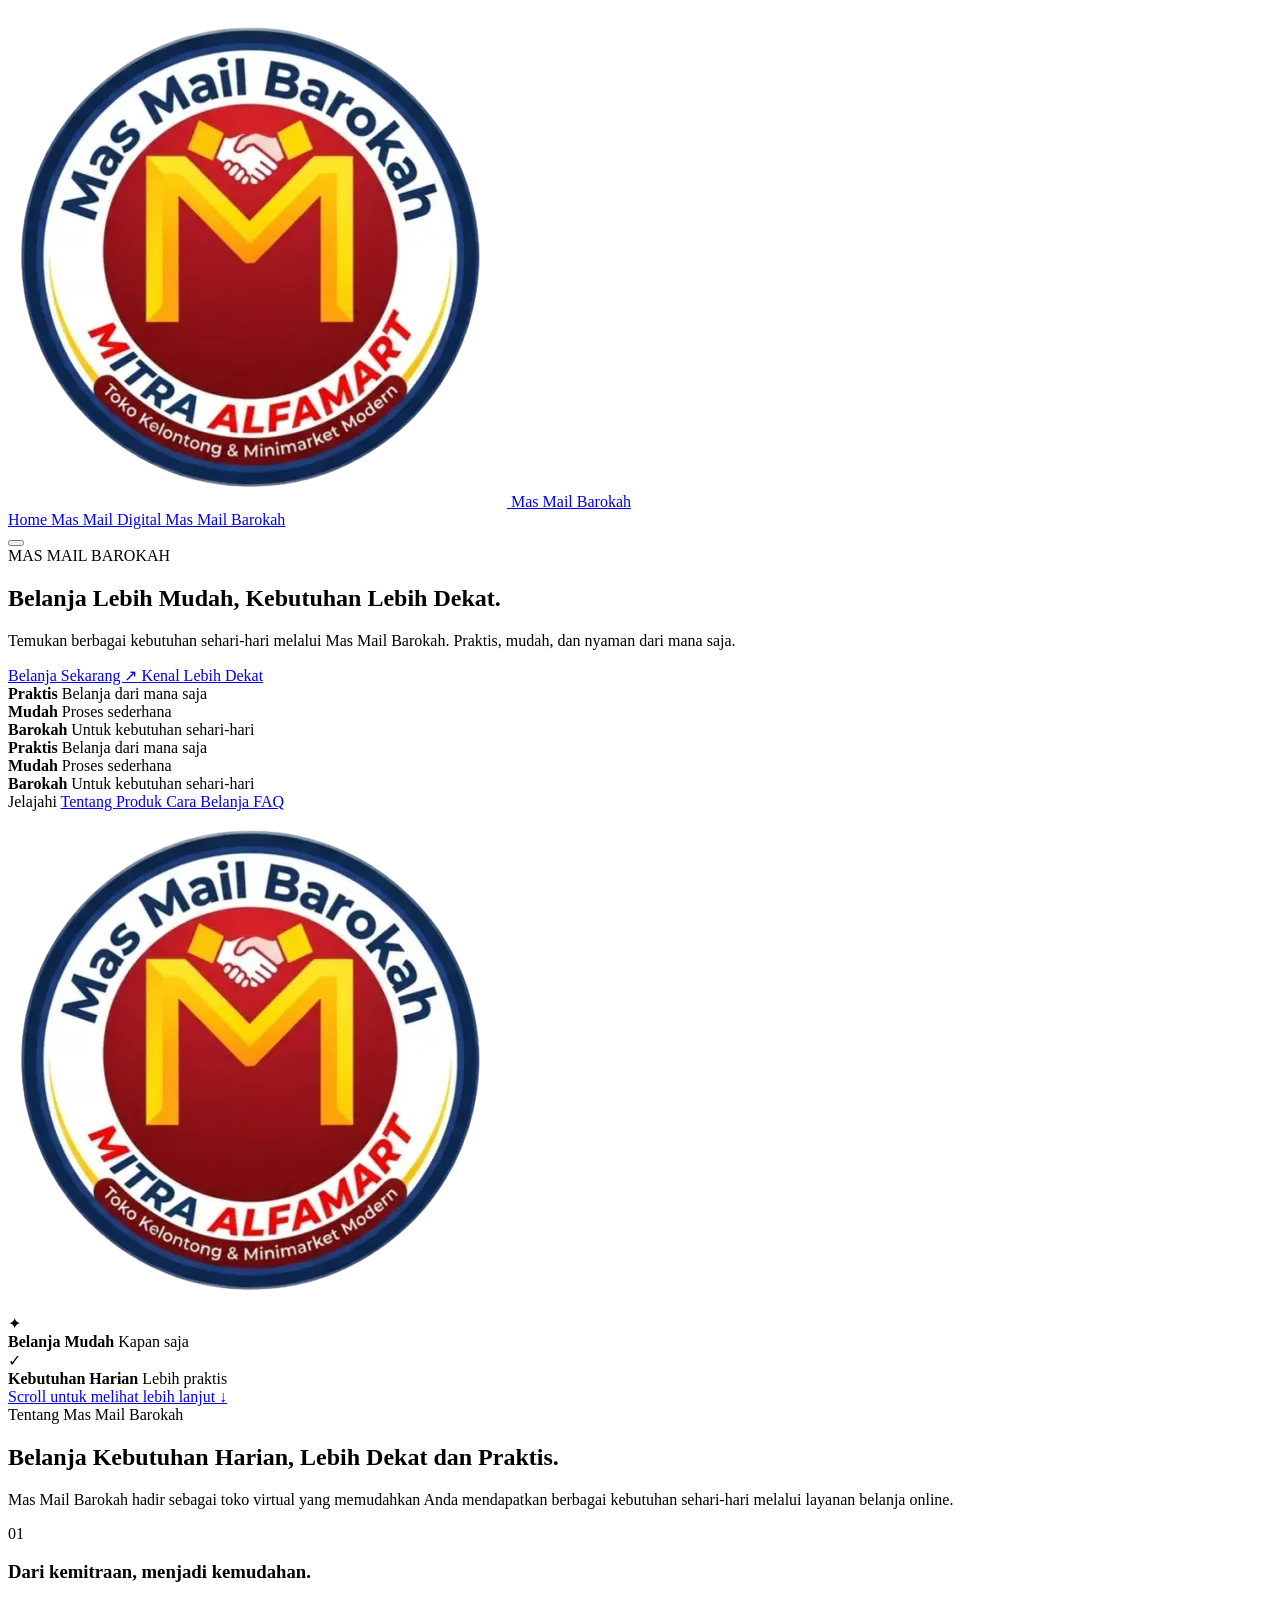
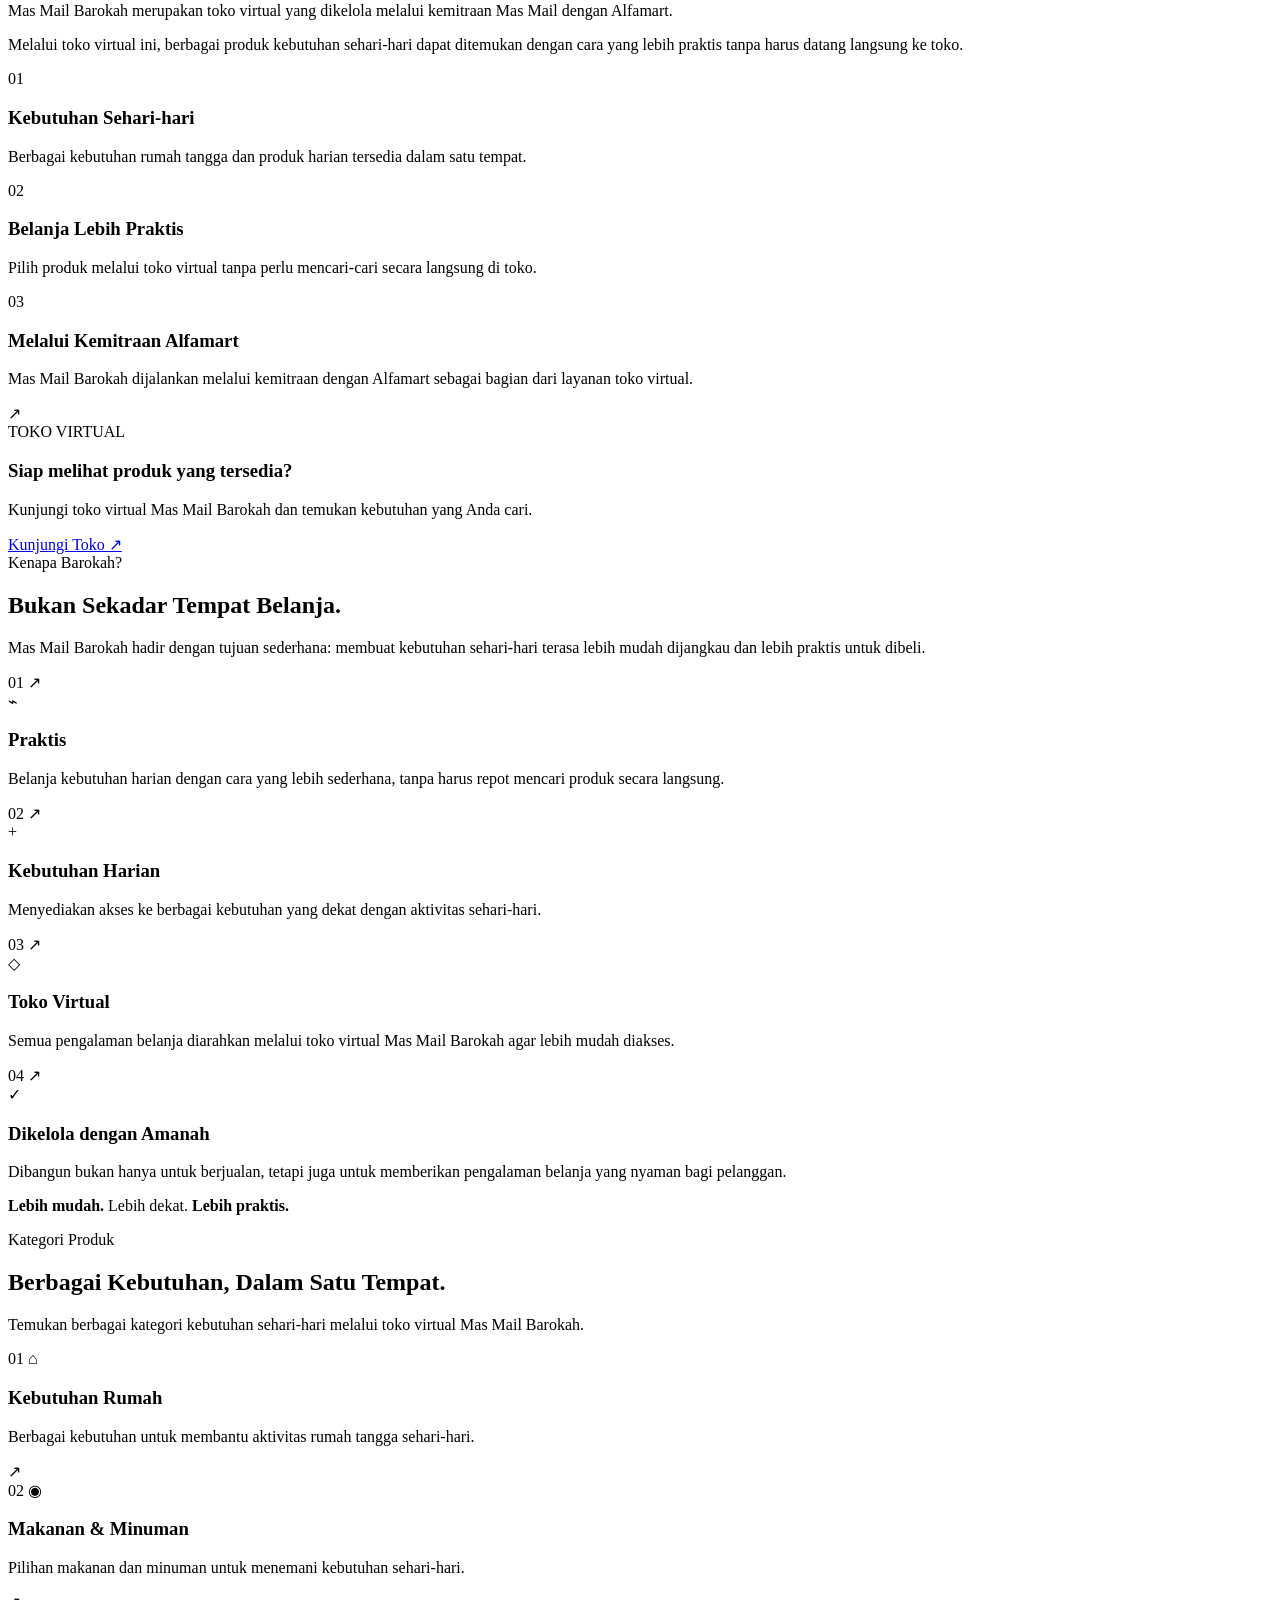
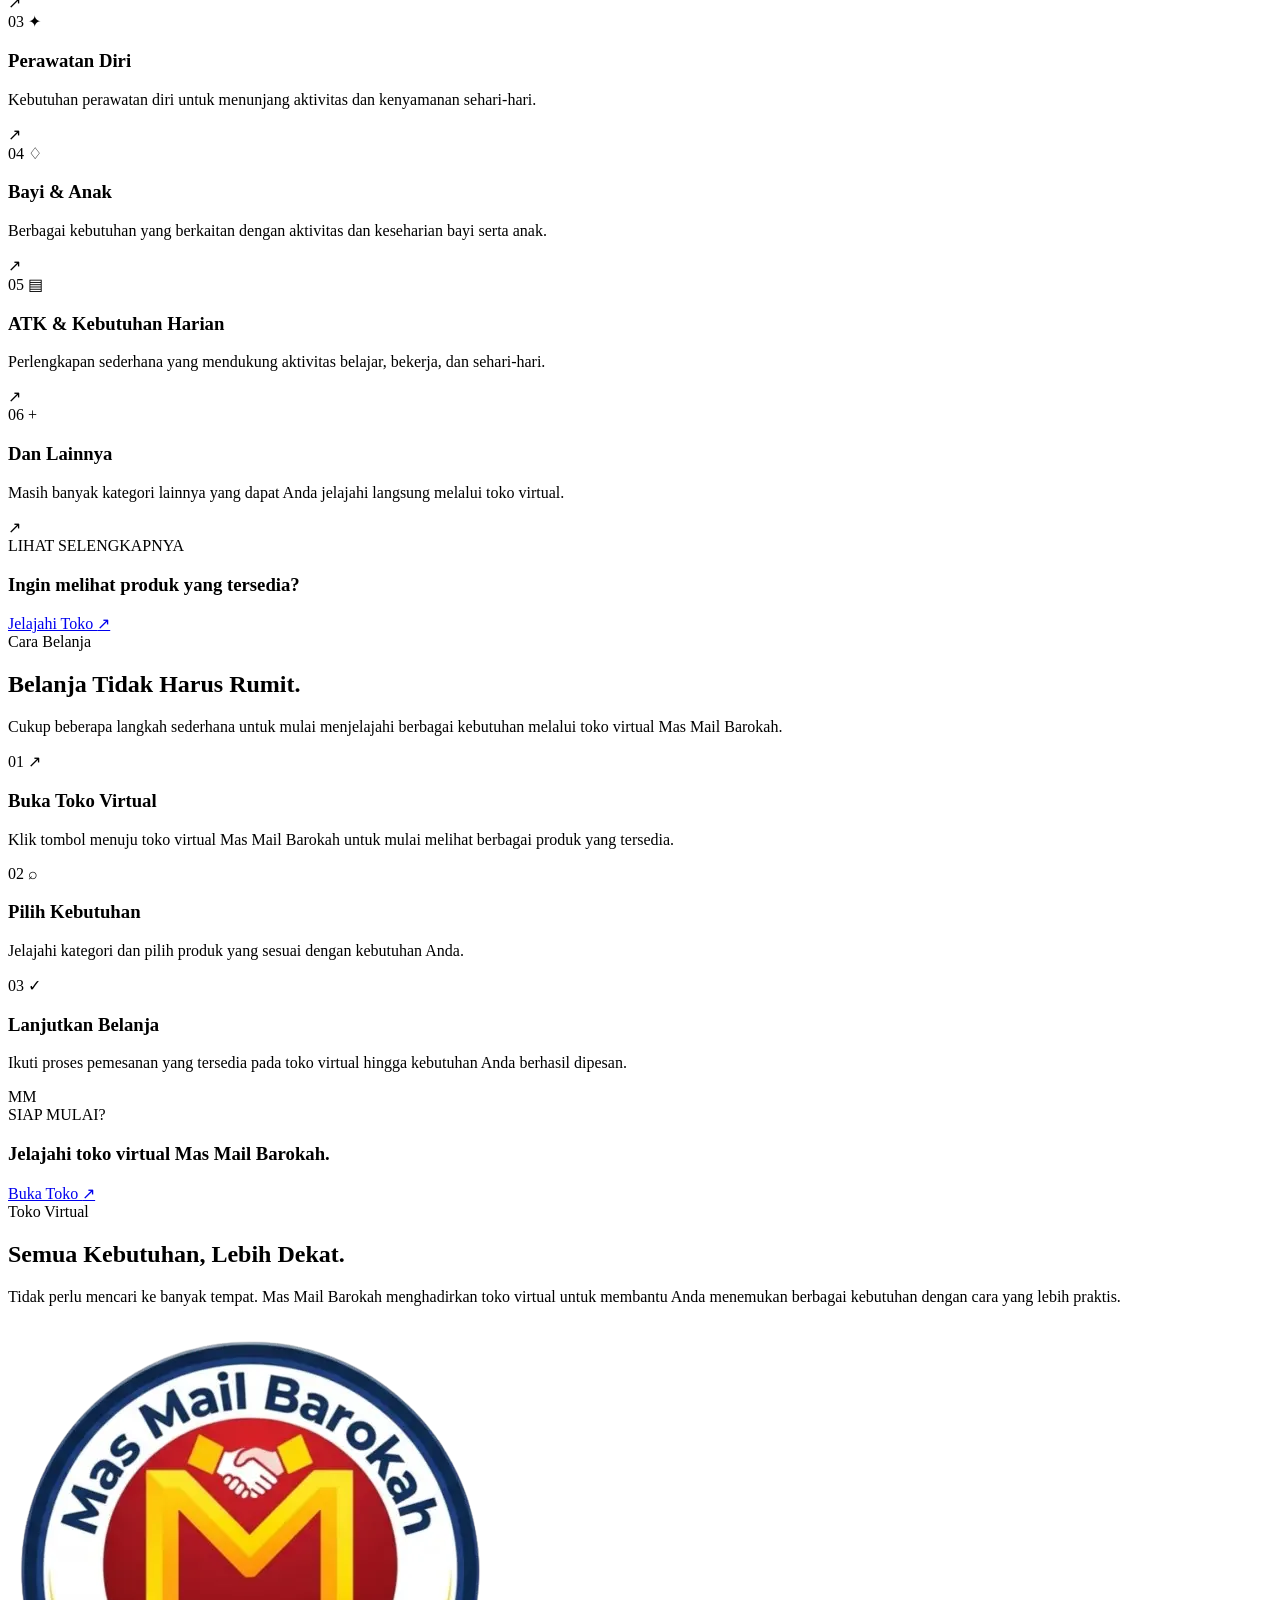
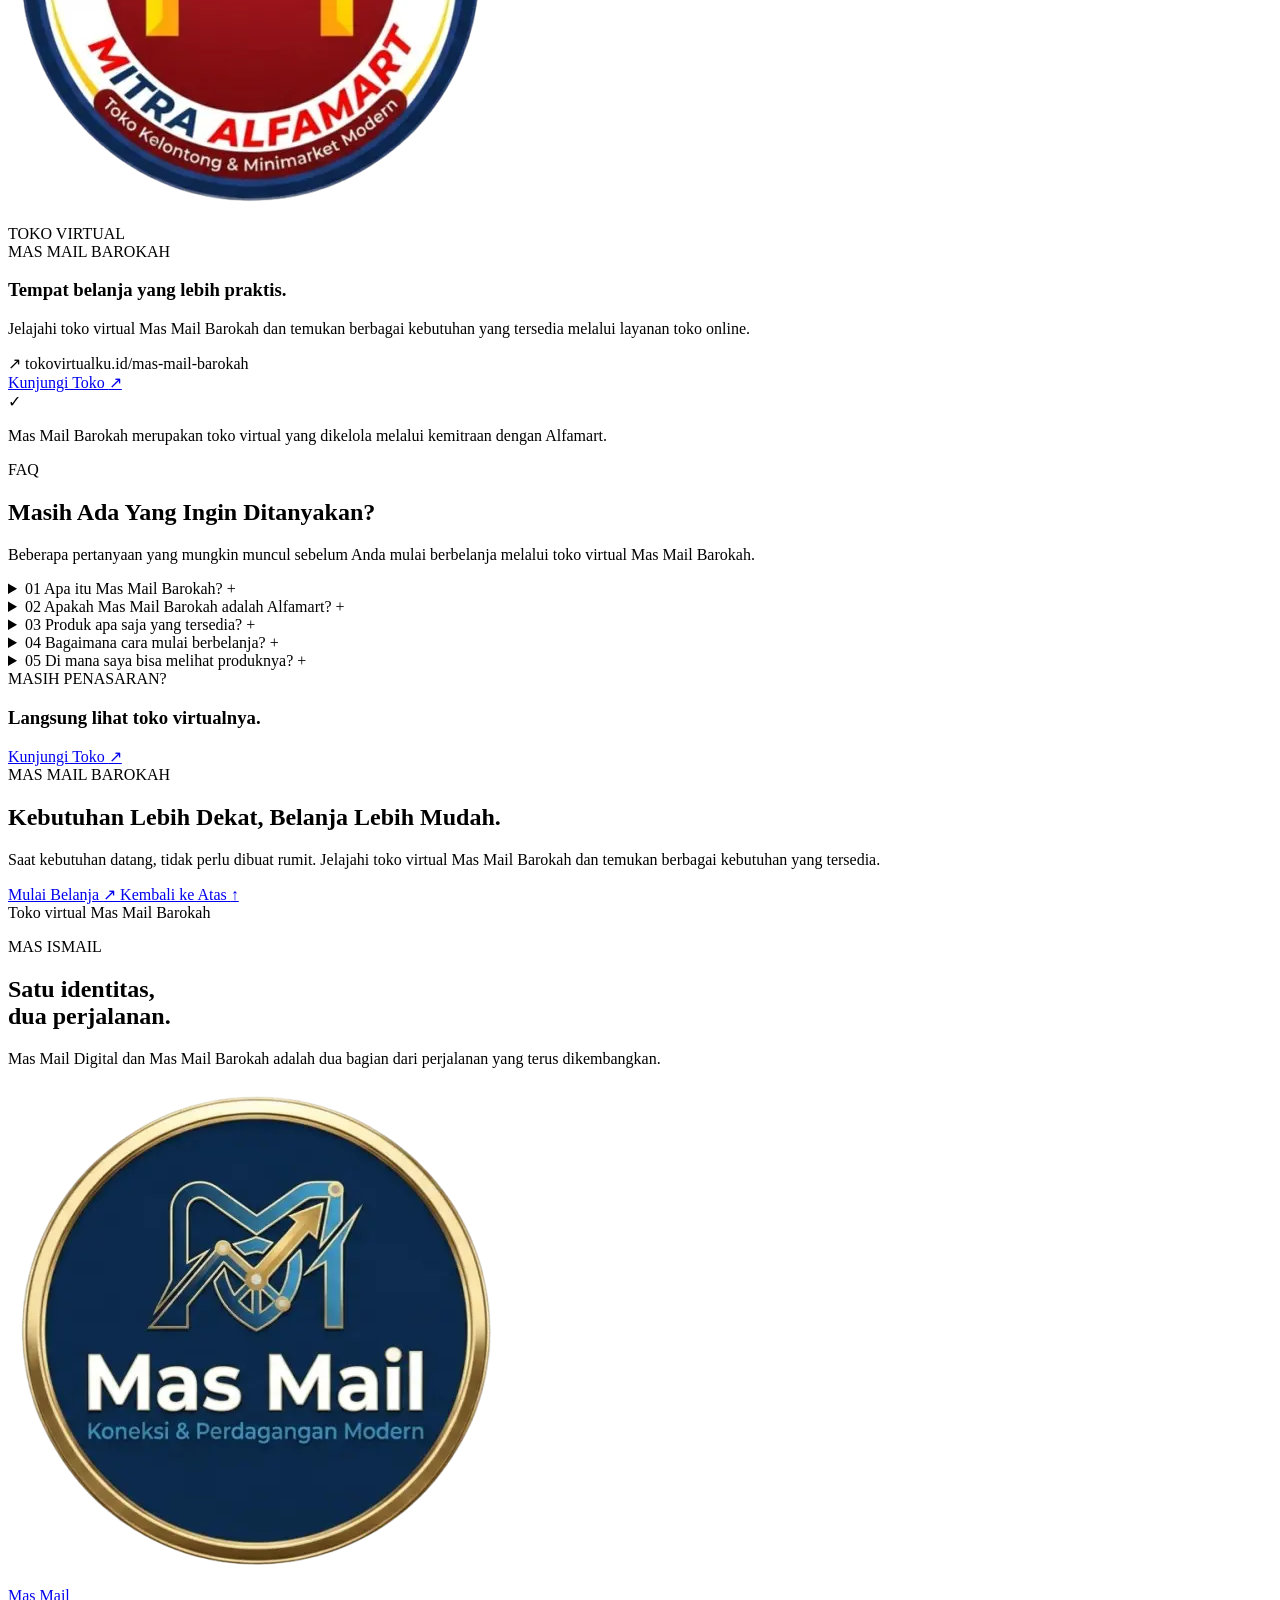
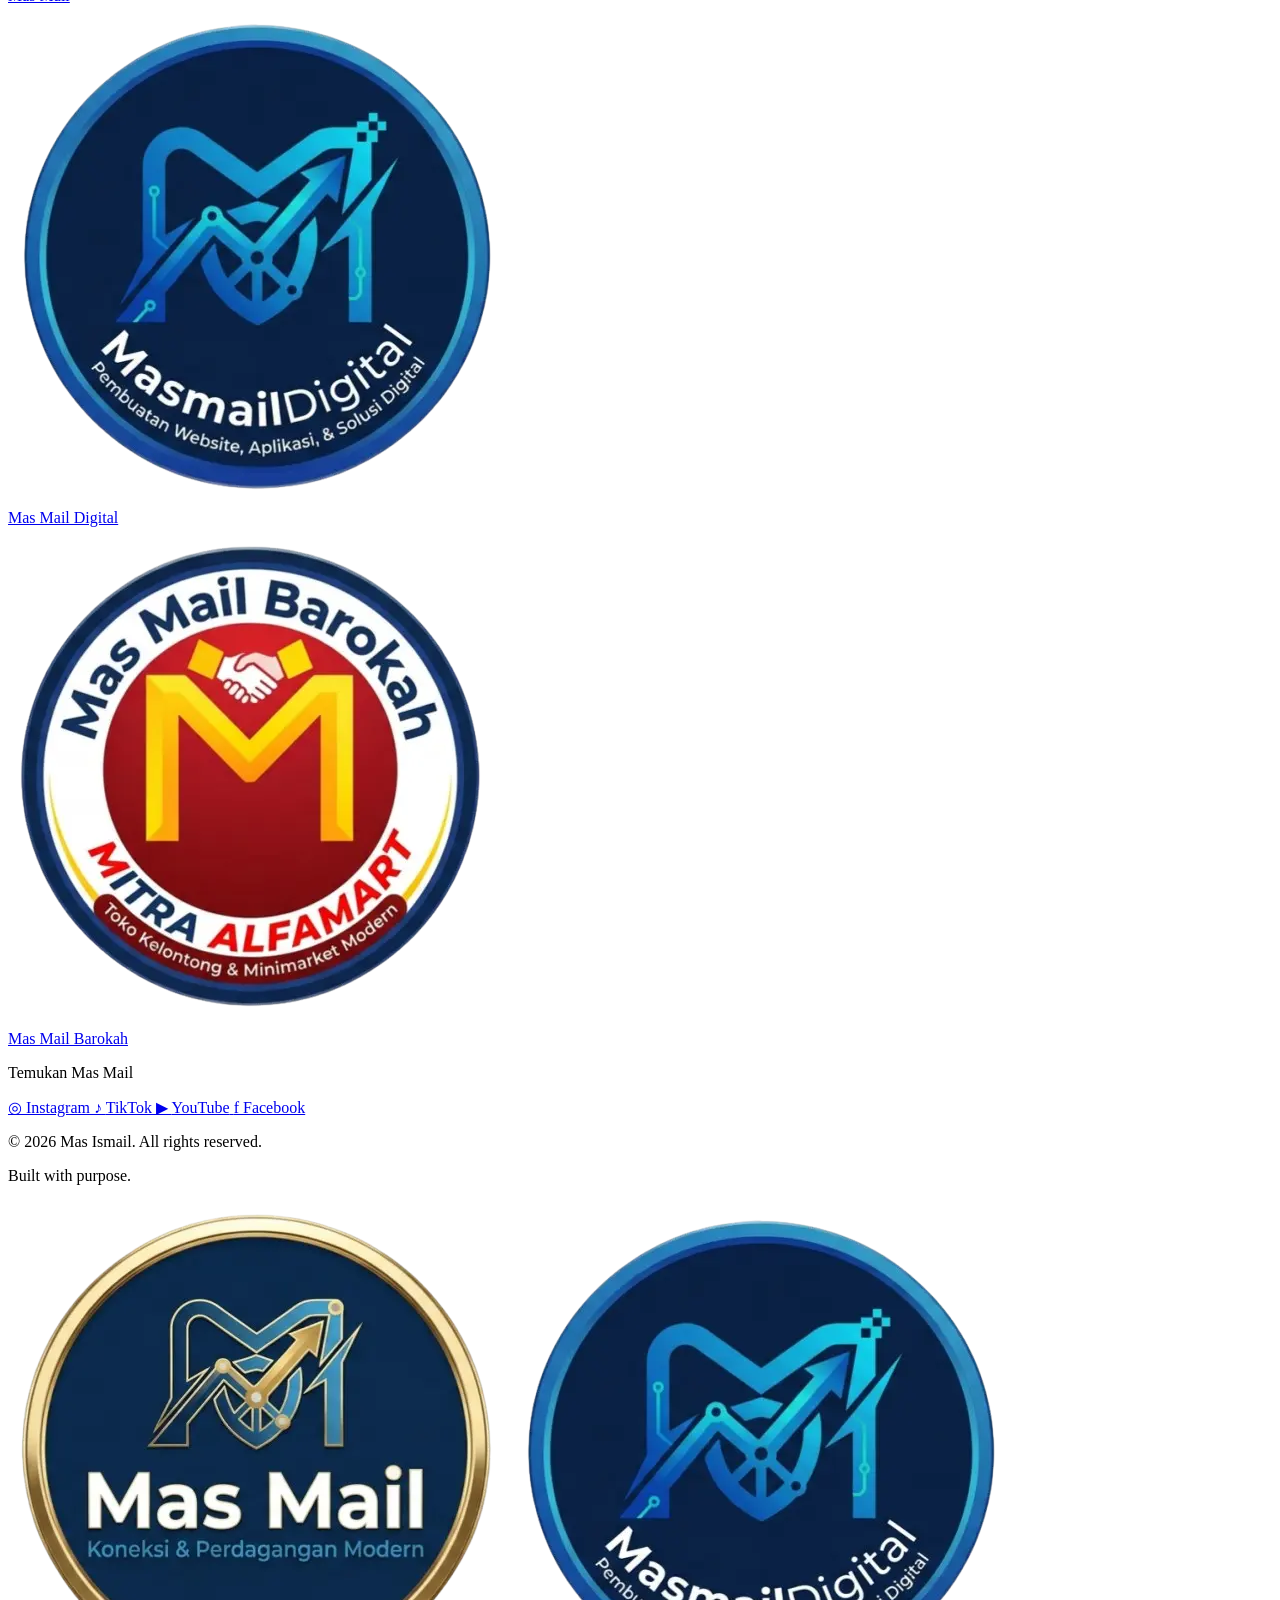
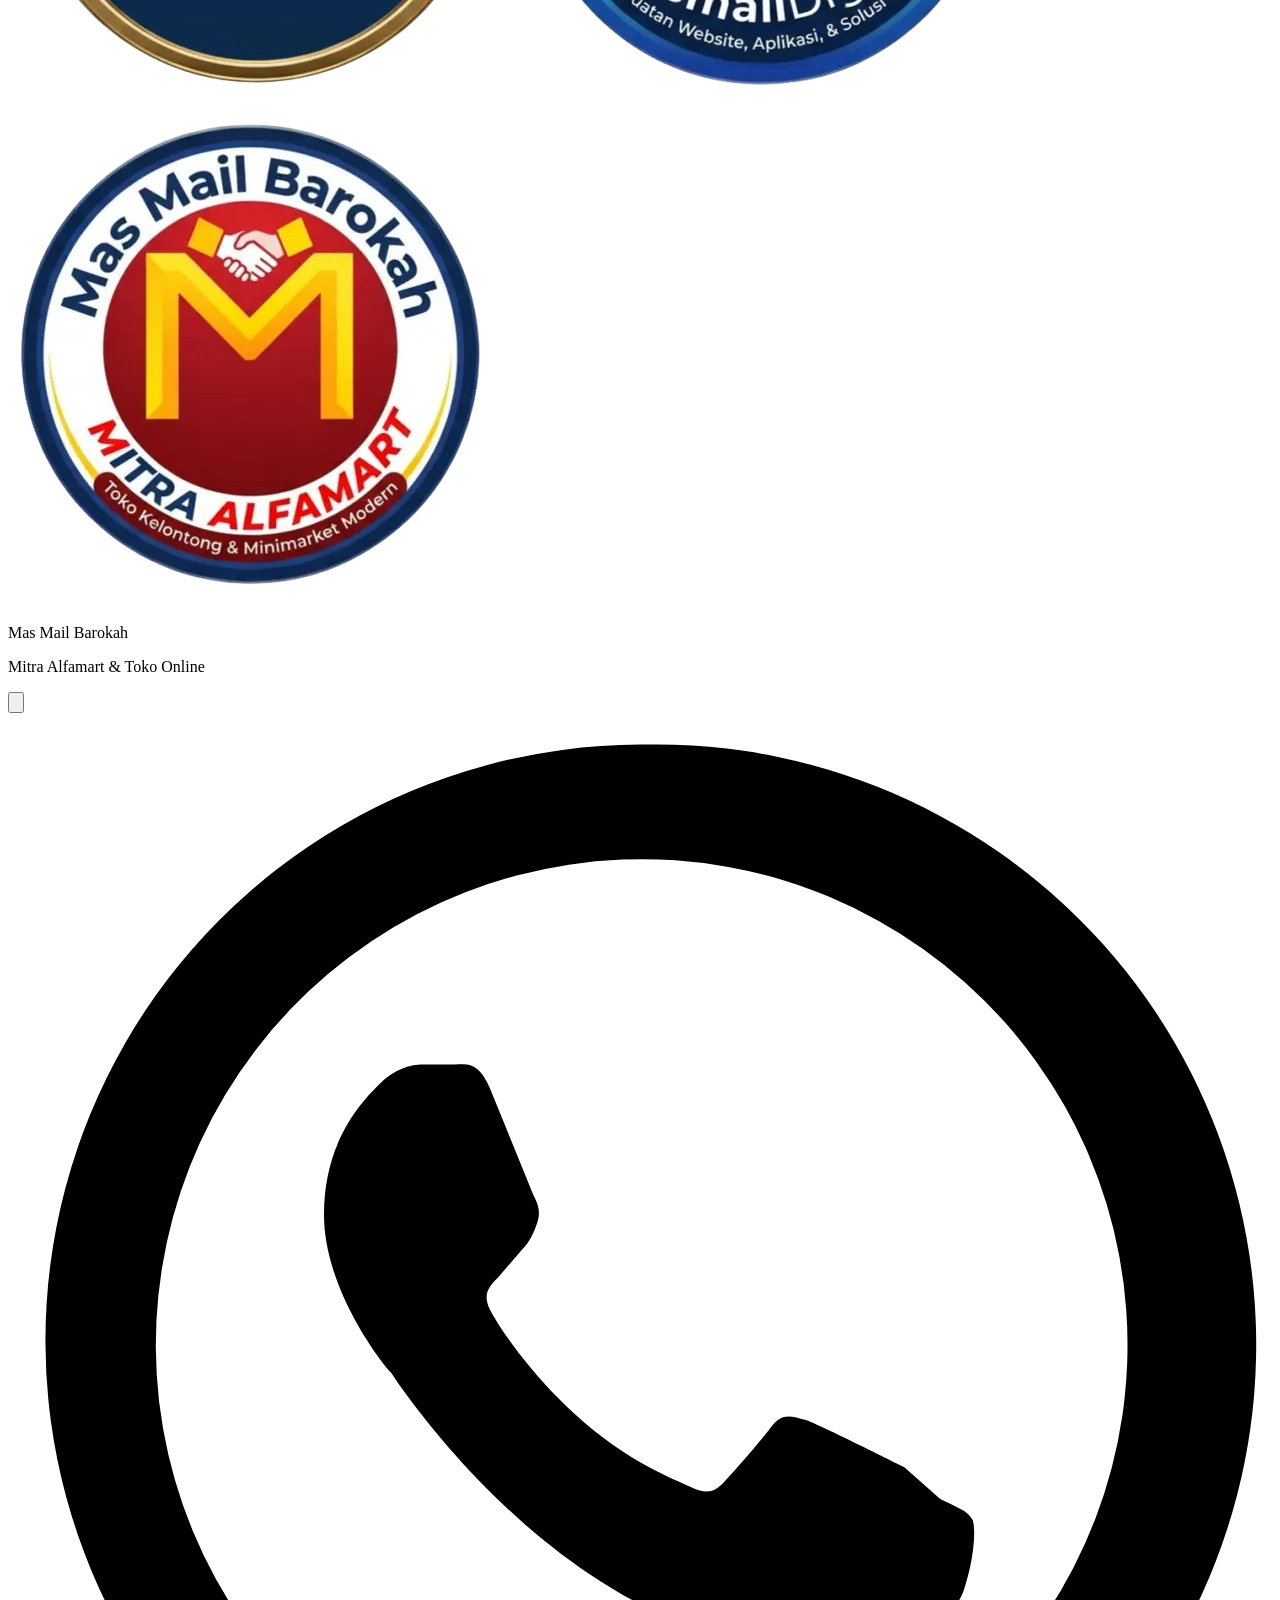
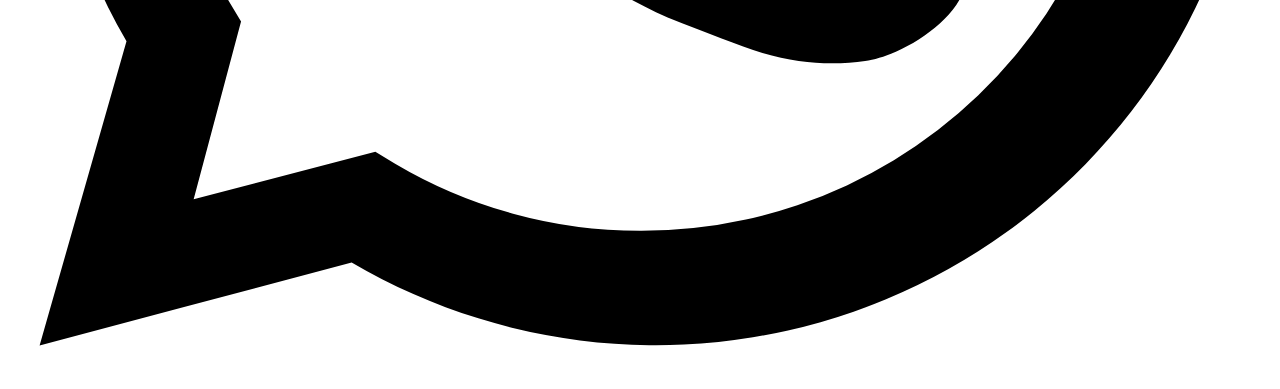
==== commit 46d04a4b: "Add files via upload" ====
--- a/barokah.html
+++ b/barokah.html
@@ -1,807 +1,462 @@
 <!DOCTYPE html>
+
 <html lang="id">
-
 <head>
-
-    <meta charset="UTF-8">
-
-    <meta
-        name="viewport"
-        content="width=device-width, initial-scale=1.0"
-    >
-
-    <meta
-        name="description"
-        content="Mas Mail Barokah - Mitra Alfamart & Toko Online"
-    >
-
-    <title>Mas Mail Barokah</title>
-
-
-    <!-- =========================================
+<meta charset="utf-8"/>
+<meta content="width=device-width, initial-scale=1.0" name="viewport"/>
+<meta content="Mas Mail Barokah - Mitra Alfamart &amp; Toko Online" name="description"/>
+<title>Mas Mail Barokah</title>
+<!-- =========================================
          CSS UMUM
     ========================================= -->
-
-<link
-    rel="stylesheet"
-    href="css/umum.css"
->
-
-<link
-    rel="stylesheet"
-    href="css/barokah.css"
->
-</head>
-
-
+<link href="css/umum.css" rel="stylesheet"/>
+<link href="css/barokah.css" rel="stylesheet"/>
+<link href="assets/logo-mas-mail-barokah.png" rel="icon" type="image/png"/><meta content="Informasi dan layanan Mas Mail Barokah." name="description"/><link href="https://ismail280701.github.io/MAS-MAIL/barokah.html" rel="canonical"/><meta content="website" property="og:type"/><meta content="Mas Mail" property="og:site_name"/><meta content="Mas Mail Barokah" property="og:title"/><meta content="Informasi dan layanan Mas Mail Barokah." property="og:description"/><meta content="https://ismail280701.github.io/MAS-MAIL/barokah.html" property="og:url"/><meta content="https://ismail280701.github.io/MAS-MAIL/assets/logo-mas-mail-barokah.png" property="og:image"/><meta content="summary" name="twitter:card"/><meta content="Mas Mail Barokah" name="twitter:title"/><meta content="Informasi dan layanan Mas Mail Barokah." name="twitter:description"/><meta content="https://ismail280701.github.io/MAS-MAIL/assets/logo-mas-mail-barokah.png" name="twitter:image"/></head>
 <body>
-
-
-    <!-- =========================================
+<!-- =========================================
          HEADER / NAVBAR
     ========================================= -->
-
-    <header class="site-header">
-
-        <nav class="navbar">
-
-
-            <!-- BRAND -->
-
-            <a
-                href="barokah.html"
-                class="brand-logo"
-                aria-label="Mas Mail Barokah"
-            >
-
-                <img
-                    src="assets/logo-mas-mail-barokah.png"
-                    alt="Logo Mas Mail Barokah"
-                >
-
-                <span>Mas Mail Barokah</span>
-
-            </a>
-
-
-            <!-- NAVIGATION -->
-
-            <div
-                class="nav-menu"
-                id="navMenu"
-            >
-
-                <a
-                    href="index.html"
-                    class="nav-link"
-                >
+<header class="site-header">
+<nav class="navbar">
+<!-- BRAND -->
+<a aria-label="Mas Mail Barokah" class="brand-logo" href="barokah.html">
+<img alt="Logo Mas Mail Barokah" src="assets/logo-mas-mail-barokah.png"/>
+<span>Mas Mail Barokah</span>
+</a>
+<!-- NAVIGATION -->
+<div class="nav-menu" id="navMenu">
+<a class="nav-link" href="index.html">
                     Home
                 </a>
-
-                <a
-                    href="digital.html"
-                    class="nav-link"
-                >
+<a class="nav-link" href="digital.html">
                     Mas Mail Digital
                 </a>
-
-                <a
-                    href="barokah.html"
-                    class="nav-link active"
-                >
+<a class="nav-link active" href="barokah.html">
                     Mas Mail Barokah
                 </a>
-
-            </div>
-
-
-            <!-- HAMBURGER -->
-
-            <button
-                class="nav-toggle"
-                id="navToggle"
-                type="button"
-                aria-label="Buka menu"
-                aria-expanded="false"
-                aria-controls="navMenu"
-            >
-
-                <span></span>
-                <span></span>
-                <span></span>
-
-            </button>
-
-
-        </nav>
-
-    </header>
-
-
-
-    <!-- =========================================
+</div>
+<!-- HAMBURGER -->
+<button aria-controls="navMenu" aria-expanded="false" aria-label="Buka menu" class="nav-toggle" id="navToggle" type="button">
+<span></span>
+<span></span>
+<span></span>
+</button>
+</nav>
+</header>
+<!-- =========================================
          MAIN
          
          ISI KHUSUS BAROKAH AKAN DIBUAT NANTI
     ========================================= -->
-
-    <main>
+<main>
 <!-- =========================================
      HERO SECTION
      MAS MAIL BAROKAH
 ========================================= -->
-
-<section
-    class="barokah-hero"
-    id="hero"
->
-
-    <div class="barokah-hero-container">
-
-
-        <!-- =====================================
+<section class="barokah-hero" id="hero">
+<div class="barokah-hero-container">
+<!-- =====================================
              HERO CONTENT
         ====================================== -->
-
-        <div class="barokah-hero-content">
-
-            <span class="barokah-hero-label">
+<div class="barokah-hero-content">
+<span class="barokah-hero-label">
                 MAS MAIL BAROKAH
             </span>
-
-
-            <h1 class="barokah-hero-title">
+<h1 class="barokah-hero-title">
 
                 Belanja Lebih Mudah,
                 <span>Kebutuhan Lebih Dekat.</span>
-
-            </h1>
-
-
-            <p class="barokah-hero-description">
+</h1>
+<p class="barokah-hero-description">
 
                 Temukan berbagai kebutuhan sehari-hari
                 melalui Mas Mail Barokah.
                 Praktis, mudah, dan nyaman dari mana saja.
 
             </p>
-
-
-            <!-- =================================
+<!-- =================================
                  HERO ACTIONS
             ================================== -->
-
-            <div class="barokah-hero-actions">
-                <a
-    href="https://tokovirtualku.id/mas-mail-barokah"
-    class="btn btn-primary"
-    target="_blank"
-    rel="noopener noreferrer"
->
+<div class="barokah-hero-actions">
+<a class="btn btn-primary" href="https://tokovirtualku.id/mas-mail-barokah" rel="noopener noreferrer" target="_blank">
     Belanja Sekarang
     <span aria-hidden="true">↗</span>
 </a>
-
-
-                <a
-                    href="#about"
-                    class="btn btn-secondary"
-                >
+<a class="btn btn-secondary" href="#about">
                     Kenal Lebih Dekat
                 </a>
-
-            </div>
-
-
-            <!-- =================================
+</div>
+<!-- =================================
                  TRUST / MINI INFO
             ================================== -->
-
-            <div class="barokah-hero-info">
-
-                <div class="barokah-info-item">
-
-                    <strong>
+<div class="barokah-hero-info">
+<div class="barokah-info-item">
+<strong>
                         Praktis
                     </strong>
-
-                    <span>
+<span>
                         Belanja dari mana saja
                     </span>
-
-                </div>
-
-
-                <div class="barokah-info-divider"></div>
-
-
-                <div class="barokah-info-item">
-
-                    <strong>
+</div>
+<div class="barokah-info-divider"></div>
+<div class="barokah-info-item">
+<strong>
                         Mudah
                     </strong>
-
-                    <span>
+<span>
                         Proses sederhana
                     </span>
-
-                </div>
-
-
-                <div class="barokah-info-divider"></div>
-
-
-                <div class="barokah-info-item">
-
-                    <strong>
+</div>
+<div class="barokah-info-divider"></div>
+<div class="barokah-info-item">
+<strong>
                         Barokah
                     </strong>
-
-                    <span>
+<span>
                         Untuk kebutuhan sehari-hari
                     </span>
-
-                </div>
-
-            </div>
-                        <div class="barokah-hero-info">
-
-                <div class="barokah-info-item">
-
-                    <strong>
+</div>
+</div>
+<div class="barokah-hero-info">
+<div class="barokah-info-item">
+<strong>
                         Praktis
                     </strong>
-
-                    <span>
+<span>
                         Belanja dari mana saja
                     </span>
-
-                </div>
-
-
-                <div class="barokah-info-divider"></div>
-
-
-                <div class="barokah-info-item">
-
-                    <strong>
+</div>
+<div class="barokah-info-divider"></div>
+<div class="barokah-info-item">
+<strong>
                         Mudah
                     </strong>
-
-                    <span>
+<span>
                         Proses sederhana
                     </span>
-
-                </div>
-
-
-                <div class="barokah-info-divider"></div>
-
-
-                <div class="barokah-info-item">
-
-                    <strong>
+</div>
+<div class="barokah-info-divider"></div>
+<div class="barokah-info-item">
+<strong>
                         Barokah
                     </strong>
-
-                    <span>
+<span>
                         Untuk kebutuhan sehari-hari
                     </span>
-
-                </div>
-
-            </div>
-
-
-            <!-- =================================
+</div>
+</div>
+<!-- =================================
                  HERO QUICK NAVIGATION
             ================================== -->
-
-            <nav
-                class="barokah-hero-nav"
-                aria-label="Navigasi cepat"
-            >
-
-                <span class="barokah-hero-nav-label">
+<nav aria-label="Navigasi cepat" class="barokah-hero-nav">
+<span class="barokah-hero-nav-label">
                     Jelajahi
                 </span>
-
-                <a href="#about">
+<a href="#about">
                     Tentang
                 </a>
-
-                <a href="#products">
+<a href="#products">
                     Produk
                 </a>
-
-                <a href="#how">
+<a href="#how">
                     Cara Belanja
                 </a>
-
-                <a href="#faq">
+<a href="#faq">
                     FAQ
                 </a>
-
-            </nav>
-        </div>
-
-
-
-        <!-- =====================================
+</nav>
+</div>
+<!-- =====================================
              HERO VISUAL
         ====================================== -->
-
-        <div class="barokah-hero-visual">
-
-            <div class="barokah-visual-glow"></div>
-
-
-            <!-- MAIN LOGO CARD -->
-
-            <div class="barokah-logo-card">
-
-                <div class="barokah-logo-card-inner">
-
-                    <img
-                        src="assets/logo-mas-mail-barokah.png"
-                        alt="Logo Mas Mail Barokah"
-                    >
-
-                </div>
-
-            </div>
-
-
-            <!-- FLOATING CARD 1 -->
-
-            <div class="barokah-floating-card card-top">
-
-                <span class="barokah-floating-icon">
+<div class="barokah-hero-visual">
+<div class="barokah-visual-glow"></div>
+<!-- MAIN LOGO CARD -->
+<div class="barokah-logo-card">
+<div class="barokah-logo-card-inner">
+<img alt="Logo Mas Mail Barokah" src="assets/logo-mas-mail-barokah.png"/>
+</div>
+</div>
+<!-- FLOATING CARD 1 -->
+<div class="barokah-floating-card card-top">
+<span class="barokah-floating-icon">
                     ✦
                 </span>
-
-                <div>
-
-                    <strong>
+<div>
+<strong>
                         Belanja Mudah
                     </strong>
-
-                    <span>
+<span>
                         Kapan saja
                     </span>
-
-                </div>
-
-            </div>
-
-
-            <!-- FLOATING CARD 2 -->
-
-            <div class="barokah-floating-card card-bottom">
-
-                <span class="barokah-floating-icon">
+</div>
+</div>
+<!-- FLOATING CARD 2 -->
+<div class="barokah-floating-card card-bottom">
+<span class="barokah-floating-icon">
                     ✓
                 </span>
-
-                <div>
-
-                    <strong>
+<div>
+<strong>
                         Kebutuhan Harian
                     </strong>
-
-                    <span>
+<span>
                         Lebih praktis
                     </span>
-
-                </div>
-
-            </div>
-
-
-            <!-- DECORATIVE ELEMENT -->
-
-            <div class="barokah-visual-circle circle-one"></div>
-
-            <div class="barokah-visual-circle circle-two"></div>
-
-        </div>
-
-
-    </div>
-
-
-    <!-- =====================================
+</div>
+</div>
+<!-- DECORATIVE ELEMENT -->
+<div class="barokah-visual-circle circle-one"></div>
+<div class="barokah-visual-circle circle-two"></div>
+</div>
+</div>
+<!-- =====================================
          HERO SCROLL INDICATOR
     ====================================== -->
-
-    <a
-        href="#about"
-        class="barokah-scroll-indicator"
-        aria-label="Scroll ke bagian berikutnya"
-    >
-
-        <span>
+<a aria-label="Scroll ke bagian berikutnya" class="barokah-scroll-indicator" href="#about">
+<span>
             Scroll untuk melihat lebih lanjut
         </span>
-
-        <span class="scroll-arrow">
+<span class="scroll-arrow">
             ↓
         </span>
-
-    </a>
-
+</a>
 </section>
 <!-- =========================================
      SECTION 02 — TENTANG MAS MAIL BAROKAH
 ========================================= -->
-
-<section
-    class="barokah-about"
-    id="about"
->
-
-    <div class="section-container">
-
-        <!-- SECTION HEADING -->
-        <div class="barokah-about-heading reveal">
-
-            <span class="section-label">
+<section class="barokah-about" id="about">
+<div class="section-container">
+<!-- SECTION HEADING -->
+<div class="barokah-about-heading reveal">
+<span class="section-label">
                 Tentang Mas Mail Barokah
             </span>
-
-            <h2>
+<h2>
                 Belanja Kebutuhan Harian,
                 <span>Lebih Dekat dan Praktis.</span>
-            </h2>
-
-            <p>
+</h2>
+<p>
                 Mas Mail Barokah hadir sebagai toko virtual
                 yang memudahkan Anda mendapatkan berbagai
                 kebutuhan sehari-hari melalui layanan belanja
                 online.
             </p>
-
-        </div>
-
-
-        <!-- ABOUT CONTENT -->
-        <div class="barokah-about-grid">
-
-            <!-- STORY -->
-            <div class="barokah-about-story reveal">
-
-                <div class="barokah-about-story-number">
+</div>
+<!-- ABOUT CONTENT -->
+<div class="barokah-about-grid">
+<!-- STORY -->
+<div class="barokah-about-story reveal">
+<div class="barokah-about-story-number">
                     01
                 </div>
-
-                <h3>
+<h3>
                     Dari kemitraan,
                     menjadi kemudahan.
                 </h3>
-
-                <p>
+<p>
                     Mas Mail Barokah merupakan toko virtual
                     yang dikelola melalui kemitraan Mas Mail
                     dengan Alfamart.
                 </p>
-
-                <p>
+<p>
                     Melalui toko virtual ini, berbagai produk
                     kebutuhan sehari-hari dapat ditemukan
                     dengan cara yang lebih praktis tanpa harus
                     datang langsung ke toko.
                 </p>
-
-            </div>
-
-
-            <!-- POINTS -->
-            <div class="barokah-about-points">
-
-                <!-- POINT 01 -->
-                <div class="barokah-about-point reveal">
-
-                    <span class="barokah-about-point-number">
+</div>
+<!-- POINTS -->
+<div class="barokah-about-points">
+<!-- POINT 01 -->
+<div class="barokah-about-point reveal">
+<span class="barokah-about-point-number">
                         01
                     </span>
-
-                    <div>
-                        <h3>
+<div>
+<h3>
                             Kebutuhan Sehari-hari
                         </h3>
-
-                        <p>
+<p>
                             Berbagai kebutuhan rumah tangga
                             dan produk harian tersedia dalam
                             satu tempat.
                         </p>
-                    </div>
-
-                </div>
-
-
-                <!-- POINT 02 -->
-                <div class="barokah-about-point reveal">
-
-                    <span class="barokah-about-point-number">
+</div>
+</div>
+<!-- POINT 02 -->
+<div class="barokah-about-point reveal">
+<span class="barokah-about-point-number">
                         02
                     </span>
-
-                    <div>
-                        <h3>
+<div>
+<h3>
                             Belanja Lebih Praktis
                         </h3>
-
-                        <p>
+<p>
                             Pilih produk melalui toko virtual
                             tanpa perlu mencari-cari secara
                             langsung di toko.
                         </p>
-                    </div>
-
-                </div>
-
-
-                <!-- POINT 03 -->
-                <div class="barokah-about-point reveal">
-
-                    <span class="barokah-about-point-number">
+</div>
+</div>
+<!-- POINT 03 -->
+<div class="barokah-about-point reveal">
+<span class="barokah-about-point-number">
                         03
                     </span>
-
-                    <div>
-                        <h3>
+<div>
+<h3>
                             Melalui Kemitraan Alfamart
                         </h3>
-
-                        <p>
+<p>
                             Mas Mail Barokah dijalankan melalui
                             kemitraan dengan Alfamart sebagai
                             bagian dari layanan toko virtual.
                         </p>
-                    </div>
-
-                </div>
-
-            </div>
-
-        </div>
-
-
-        <!-- HIGHLIGHT -->
-        <div class="barokah-about-highlight reveal">
-
-            <div class="barokah-about-highlight-icon">
+</div>
+</div>
+</div>
+</div>
+<!-- HIGHLIGHT -->
+<div class="barokah-about-highlight reveal">
+<div class="barokah-about-highlight-icon">
                 ↗
             </div>
-
-            <div class="barokah-about-highlight-text">
-
-                <span>
+<div class="barokah-about-highlight-text">
+<span>
                     TOKO VIRTUAL
                 </span>
-
-                <h3>
+<h3>
                     Siap melihat produk yang tersedia?
                 </h3>
-
-                <p>
+<p>
                     Kunjungi toko virtual Mas Mail Barokah
                     dan temukan kebutuhan yang Anda cari.
                 </p>
-
-            </div>
-
-            <a
-                href="https://tokovirtualku.id/mas-mail-barokah"
-                class="button button-primary"
-                target="_blank"
-                rel="noopener noreferrer"
-            >
+</div>
+<a class="button button-primary" href="https://tokovirtualku.id/mas-mail-barokah" rel="noopener noreferrer" target="_blank">
                 Kunjungi Toko
                 <span aria-hidden="true">↗</span>
-            </a>
-
-        </div>
-
-    </div>
-
+</a>
+</div>
+</div>
 </section>
 <!-- =========================================
      SECTION 03 — KENAPA MAS MAIL BAROKAH
 ========================================= -->
-
-<section
-    class="barokah-why"
-    id="why"
->
-
-    <div class="section-container">
-
-        <!-- HEADING -->
-        <div class="barokah-why-heading reveal">
-
-            <span class="section-label">
+<section class="barokah-why" id="why">
+<div class="section-container">
+<!-- HEADING -->
+<div class="barokah-why-heading reveal">
+<span class="section-label">
                 Kenapa Barokah?
             </span>
-
-            <h2>
+<h2>
                 Bukan Sekadar
                 <span>Tempat Belanja.</span>
-            </h2>
-
-            <p>
+</h2>
+<p>
                 Mas Mail Barokah hadir dengan tujuan sederhana:
                 membuat kebutuhan sehari-hari terasa lebih mudah
                 dijangkau dan lebih praktis untuk dibeli.
             </p>
-
-        </div>
-
-
-        <!-- WHY GRID -->
-        <div class="barokah-why-grid">
-
-
-            <!-- CARD 01 -->
-            <article
-                class="barokah-why-card barokah-why-card-featured reveal"
-            >
-
-                <div class="barokah-why-card-top">
-
-                    <span class="barokah-why-number">
+</div>
+<!-- WHY GRID -->
+<div class="barokah-why-grid">
+<!-- CARD 01 -->
+<article class="barokah-why-card barokah-why-card-featured reveal">
+<div class="barokah-why-card-top">
+<span class="barokah-why-number">
                         01
                     </span>
-
-                    <span
-                        class="barokah-why-arrow"
-                        aria-hidden="true"
-                    >
+<span aria-hidden="true" class="barokah-why-arrow">
                         ↗
                     </span>
-
-                </div>
-
-                <div class="barokah-why-icon">
+</div>
+<div class="barokah-why-icon">
                     ⌁
                 </div>
-
-                <h3>
+<h3>
                     Praktis
                 </h3>
-
-                <p>
+<p>
                     Belanja kebutuhan harian dengan cara yang
                     lebih sederhana, tanpa harus repot mencari
                     produk secara langsung.
                 </p>
-
-            </article>
-
-
-            <!-- CARD 02 -->
-            <article
-                class="barokah-why-card reveal"
-            >
-
-                <div class="barokah-why-card-top">
-
-                    <span class="barokah-why-number">
+</article>
+<!-- CARD 02 -->
+<article class="barokah-why-card reveal">
+<div class="barokah-why-card-top">
+<span class="barokah-why-number">
                         02
                     </span>
-
-                    <span
-                        class="barokah-why-arrow"
-                        aria-hidden="true"
-                    >
+<span aria-hidden="true" class="barokah-why-arrow">
                         ↗
                     </span>
-
-                </div>
-
-                <div class="barokah-why-icon">
+</div>
+<div class="barokah-why-icon">
                     +
                 </div>
-
-                <h3>
+<h3>
                     Kebutuhan Harian
                 </h3>
-
-                <p>
+<p>
                     Menyediakan akses ke berbagai kebutuhan
                     yang dekat dengan aktivitas sehari-hari.
                 </p>
-
-            </article>
-
-
-            <!-- CARD 03 -->
-            <article
-                class="barokah-why-card reveal"
-            >
-
-                <div class="barokah-why-card-top">
-
-                    <span class="barokah-why-number">
+</article>
+<!-- CARD 03 -->
+<article class="barokah-why-card reveal">
+<div class="barokah-why-card-top">
+<span class="barokah-why-number">
                         03
                     </span>
-
-                    <span
-                        class="barokah-why-arrow"
-                        aria-hidden="true"
-                    >
+<span aria-hidden="true" class="barokah-why-arrow">
                         ↗
                     </span>
-
-                </div>
-
-                <div class="barokah-why-icon">
+</div>
+<div class="barokah-why-icon">
                     ◇
                 </div>
-
-                <h3>
+<h3>
                     Toko Virtual
                 </h3>
-
-                <p>
+<p>
                     Semua pengalaman belanja diarahkan melalui
                     toko virtual Mas Mail Barokah agar lebih
                     mudah diakses.
                 </p>
-
-            </article>
-
-
-            <!-- CARD 04 -->
-            <article
-                class="barokah-why-card reveal"
-            >
-
-                <div class="barokah-why-card-top">
-
-                    <span class="barokah-why-number">
+</article>
+<!-- CARD 04 -->
+<article class="barokah-why-card reveal">
+<div class="barokah-why-card-top">
+<span class="barokah-why-number">
                         04
                     </span>
-
-                    <span
-                        class="barokah-why-arrow"
-                        aria-hidden="true"
-                    >
+<span aria-hidden="true" class="barokah-why-arrow">
                         ↗
                     </span>
-
-                </div>
-
-                <div class="barokah-why-icon">
+</div>
+<div class="barokah-why-icon">
                     ✓
                 </div>
-
-                <h3>
+<h3>
                     Dikelola dengan Amanah
                 </h3>
-
-                <p>
+<p>
                     Dibangun bukan hanya untuk berjualan,
                     tetapi juga untuk memberikan pengalaman
                     belanja yang nyaman bagi pelanggan.
                 </p>
-
-            </article>
-
-
-        </div>
-
-
-        <!-- BOTTOM STATEMENT -->
-        <div
-            class="barokah-why-statement reveal"
-        >
-
-            <span class="barokah-why-statement-line"></span>
-
-            <p>
-                <strong>
+</article>
+</div>
+<!-- BOTTOM STATEMENT -->
+<div class="barokah-why-statement reveal">
+<span class="barokah-why-statement-line"></span>
+<p>
+<strong>
                     Lebih mudah.
                 </strong>
 
@@ -810,1253 +465,705 @@
                 <strong>
                     Lebih praktis.
                 </strong>
-            </p>
-
-            <span class="barokah-why-statement-line"></span>
-
-        </div>
-
-    </div>
-
+</p>
+<span class="barokah-why-statement-line"></span>
+</div>
+</div>
 </section>
 <!-- =========================================
      SECTION 04 — KATEGORI PRODUK
 ========================================= -->
-
-<section
-    class="barokah-products"
-    id="products"
->
-
-    <div class="section-container">
-
-        <!-- HEADING -->
-        <div class="barokah-products-heading reveal">
-
-            <span class="section-label">
+<section class="barokah-products" id="products">
+<div class="section-container">
+<!-- HEADING -->
+<div class="barokah-products-heading reveal">
+<span class="section-label">
                 Kategori Produk
             </span>
-
-            <h2>
+<h2>
                 Berbagai Kebutuhan,
                 <span>Dalam Satu Tempat.</span>
-            </h2>
-
-            <p>
+</h2>
+<p>
                 Temukan berbagai kategori kebutuhan sehari-hari
                 melalui toko virtual Mas Mail Barokah.
             </p>
-
-        </div>
-
-
-        <!-- CATEGORY GRID -->
-        <div class="barokah-products-grid">
-
-
-            <!-- CATEGORY 01 -->
-            <article
-                class="barokah-product-card reveal"
-            >
-
-                <div class="barokah-product-card-top">
-
-                    <span class="barokah-product-number">
+</div>
+<!-- CATEGORY GRID -->
+<div class="barokah-products-grid">
+<!-- CATEGORY 01 -->
+<article class="barokah-product-card reveal">
+<div class="barokah-product-card-top">
+<span class="barokah-product-number">
                         01
                     </span>
-
-                    <span
-                        class="barokah-product-icon"
-                        aria-hidden="true"
-                    >
+<span aria-hidden="true" class="barokah-product-icon">
                         ⌂
                     </span>
-
-                </div>
-
-                <div class="barokah-product-content">
-
-                    <h3>
+</div>
+<div class="barokah-product-content">
+<h3>
                         Kebutuhan Rumah
                     </h3>
-
-                    <p>
+<p>
                         Berbagai kebutuhan untuk membantu
                         aktivitas rumah tangga sehari-hari.
                     </p>
-
-                </div>
-
-                <span
-                    class="barokah-product-arrow"
-                    aria-hidden="true"
-                >
+</div>
+<span aria-hidden="true" class="barokah-product-arrow">
                     ↗
                 </span>
-
-            </article>
-
-
-            <!-- CATEGORY 02 -->
-            <article
-                class="barokah-product-card reveal"
-            >
-
-                <div class="barokah-product-card-top">
-
-                    <span class="barokah-product-number">
+</article>
+<!-- CATEGORY 02 -->
+<article class="barokah-product-card reveal">
+<div class="barokah-product-card-top">
+<span class="barokah-product-number">
                         02
                     </span>
-
-                    <span
-                        class="barokah-product-icon"
-                        aria-hidden="true"
-                    >
+<span aria-hidden="true" class="barokah-product-icon">
                         ◉
                     </span>
-
-                </div>
-
-                <div class="barokah-product-content">
-
-                    <h3>
-                        Makanan & Minuman
+</div>
+<div class="barokah-product-content">
+<h3>
+                        Makanan &amp; Minuman
                     </h3>
-
-                    <p>
+<p>
                         Pilihan makanan dan minuman untuk
                         menemani kebutuhan sehari-hari.
                     </p>
-
-                </div>
-
-                <span
-                    class="barokah-product-arrow"
-                    aria-hidden="true"
-                >
+</div>
+<span aria-hidden="true" class="barokah-product-arrow">
                     ↗
                 </span>
-
-            </article>
-
-
-            <!-- CATEGORY 03 -->
-            <article
-                class="barokah-product-card reveal"
-            >
-
-                <div class="barokah-product-card-top">
-
-                    <span class="barokah-product-number">
+</article>
+<!-- CATEGORY 03 -->
+<article class="barokah-product-card reveal">
+<div class="barokah-product-card-top">
+<span class="barokah-product-number">
                         03
                     </span>
-
-                    <span
-                        class="barokah-product-icon"
-                        aria-hidden="true"
-                    >
+<span aria-hidden="true" class="barokah-product-icon">
                         ✦
                     </span>
-
-                </div>
-
-                <div class="barokah-product-content">
-
-                    <h3>
+</div>
+<div class="barokah-product-content">
+<h3>
                         Perawatan Diri
                     </h3>
-
-                    <p>
+<p>
                         Kebutuhan perawatan diri untuk menunjang
                         aktivitas dan kenyamanan sehari-hari.
                     </p>
-
-                </div>
-
-                <span
-                    class="barokah-product-arrow"
-                    aria-hidden="true"
-                >
+</div>
+<span aria-hidden="true" class="barokah-product-arrow">
                     ↗
                 </span>
-
-            </article>
-
-
-            <!-- CATEGORY 04 -->
-            <article
-                class="barokah-product-card reveal"
-            >
-
-                <div class="barokah-product-card-top">
-
-                    <span class="barokah-product-number">
+</article>
+<!-- CATEGORY 04 -->
+<article class="barokah-product-card reveal">
+<div class="barokah-product-card-top">
+<span class="barokah-product-number">
                         04
                     </span>
-
-                    <span
-                        class="barokah-product-icon"
-                        aria-hidden="true"
-                    >
+<span aria-hidden="true" class="barokah-product-icon">
                         ♢
                     </span>
-
-                </div>
-
-                <div class="barokah-product-content">
-
-                    <h3>
-                        Bayi & Anak
+</div>
+<div class="barokah-product-content">
+<h3>
+                        Bayi &amp; Anak
                     </h3>
-
-                    <p>
+<p>
                         Berbagai kebutuhan yang berkaitan dengan
                         aktivitas dan keseharian bayi serta anak.
                     </p>
-
-                </div>
-
-                <span
-                    class="barokah-product-arrow"
-                    aria-hidden="true"
-                >
+</div>
+<span aria-hidden="true" class="barokah-product-arrow">
                     ↗
                 </span>
-
-            </article>
-
-
-            <!-- CATEGORY 05 -->
-            <article
-                class="barokah-product-card reveal"
-            >
-
-                <div class="barokah-product-card-top">
-
-                    <span class="barokah-product-number">
+</article>
+<!-- CATEGORY 05 -->
+<article class="barokah-product-card reveal">
+<div class="barokah-product-card-top">
+<span class="barokah-product-number">
                         05
                     </span>
-
-                    <span
-                        class="barokah-product-icon"
-                        aria-hidden="true"
-                    >
+<span aria-hidden="true" class="barokah-product-icon">
                         ▤
                     </span>
-
-                </div>
-
-                <div class="barokah-product-content">
-
-                    <h3>
-                        ATK & Kebutuhan Harian
+</div>
+<div class="barokah-product-content">
+<h3>
+                        ATK &amp; Kebutuhan Harian
                     </h3>
-
-                    <p>
+<p>
                         Perlengkapan sederhana yang mendukung
                         aktivitas belajar, bekerja, dan sehari-hari.
                     </p>
-
-                </div>
-
-                <span
-                    class="barokah-product-arrow"
-                    aria-hidden="true"
-                >
+</div>
+<span aria-hidden="true" class="barokah-product-arrow">
                     ↗
                 </span>
-
-            </article>
-
-
-            <!-- CATEGORY 06 -->
-            <article
-                class="barokah-product-card reveal"
-            >
-
-                <div class="barokah-product-card-top">
-
-                    <span class="barokah-product-number">
+</article>
+<!-- CATEGORY 06 -->
+<article class="barokah-product-card reveal">
+<div class="barokah-product-card-top">
+<span class="barokah-product-number">
                         06
                     </span>
-
-                    <span
-                        class="barokah-product-icon"
-                        aria-hidden="true"
-                    >
+<span aria-hidden="true" class="barokah-product-icon">
                         +
                     </span>
-
-                </div>
-
-                <div class="barokah-product-content">
-
-                    <h3>
+</div>
+<div class="barokah-product-content">
+<h3>
                         Dan Lainnya
                     </h3>
-
-                    <p>
+<p>
                         Masih banyak kategori lainnya yang dapat
                         Anda jelajahi langsung melalui toko virtual.
                     </p>
-
-                </div>
-
-                <span
-                    class="barokah-product-arrow"
-                    aria-hidden="true"
-                >
+</div>
+<span aria-hidden="true" class="barokah-product-arrow">
                     ↗
                 </span>
-
-            </article>
-
-
-        </div>
-
-
-        <!-- PRODUCT CTA -->
-        <div class="barokah-products-cta reveal">
-
-            <div>
-
-                <span>
+</article>
+</div>
+<!-- PRODUCT CTA -->
+<div class="barokah-products-cta reveal">
+<div>
+<span>
                     LIHAT SELENGKAPNYA
                 </span>
-
-                <h3>
+<h3>
                     Ingin melihat produk yang tersedia?
                 </h3>
-
-            </div>
-
-            <a
-                href="https://tokovirtualku.id/mas-mail-barokah"
-                class="button button-primary"
-                target="_blank"
-                rel="noopener noreferrer"
-            >
+</div>
+<a class="button button-primary" href="https://tokovirtualku.id/mas-mail-barokah" rel="noopener noreferrer" target="_blank">
                 Jelajahi Toko
                 <span aria-hidden="true">↗</span>
-            </a>
-
-        </div>
-
-    </div>
-
+</a>
+</div>
+</div>
 </section>
 <!-- =========================================
      SECTION 05 — CARA BELANJA
 ========================================= -->
-
-<section
-    class="barokah-how"
-    id="how"
->
-
-    <div class="section-container">
-
-        <!-- HEADING -->
-        <div class="barokah-how-heading reveal">
-
-            <span class="section-label">
+<section class="barokah-how" id="how">
+<div class="section-container">
+<!-- HEADING -->
+<div class="barokah-how-heading reveal">
+<span class="section-label">
                 Cara Belanja
             </span>
-
-            <h2>
+<h2>
                 Belanja Tidak Harus
                 <span>Rumit.</span>
-            </h2>
-
-            <p>
+</h2>
+<p>
                 Cukup beberapa langkah sederhana untuk mulai
                 menjelajahi berbagai kebutuhan melalui toko
                 virtual Mas Mail Barokah.
             </p>
-
-        </div>
-
-
-        <!-- STEPS -->
-        <div class="barokah-how-steps">
-
-
-            <!-- STEP 01 -->
-            <article
-                class="barokah-how-step reveal"
-            >
-
-                <div class="barokah-how-step-head">
-
-                    <span class="barokah-how-number">
+</div>
+<!-- STEPS -->
+<div class="barokah-how-steps">
+<!-- STEP 01 -->
+<article class="barokah-how-step reveal">
+<div class="barokah-how-step-head">
+<span class="barokah-how-number">
                         01
                     </span>
-
-                    <span
-                        class="barokah-how-icon"
-                        aria-hidden="true"
-                    >
+<span aria-hidden="true" class="barokah-how-icon">
                         ↗
                     </span>
-
-                </div>
-
-                <div class="barokah-how-step-line"></div>
-
-                <h3>
+</div>
+<div class="barokah-how-step-line"></div>
+<h3>
                     Buka Toko Virtual
                 </h3>
-
-                <p>
+<p>
                     Klik tombol menuju toko virtual Mas Mail
                     Barokah untuk mulai melihat berbagai
                     produk yang tersedia.
                 </p>
-
-            </article>
-
-
-            <!-- STEP 02 -->
-            <article
-                class="barokah-how-step reveal"
-            >
-
-                <div class="barokah-how-step-head">
-
-                    <span class="barokah-how-number">
+</article>
+<!-- STEP 02 -->
+<article class="barokah-how-step reveal">
+<div class="barokah-how-step-head">
+<span class="barokah-how-number">
                         02
                     </span>
-
-                    <span
-                        class="barokah-how-icon"
-                        aria-hidden="true"
-                    >
+<span aria-hidden="true" class="barokah-how-icon">
                         ⌕
                     </span>
-
-                </div>
-
-                <div class="barokah-how-step-line"></div>
-
-                <h3>
+</div>
+<div class="barokah-how-step-line"></div>
+<h3>
                     Pilih Kebutuhan
                 </h3>
-
-                <p>
+<p>
                     Jelajahi kategori dan pilih produk yang
                     sesuai dengan kebutuhan Anda.
                 </p>
-
-            </article>
-
-
-            <!-- STEP 03 -->
-            <article
-                class="barokah-how-step reveal"
-            >
-
-                <div class="barokah-how-step-head">
-
-                    <span class="barokah-how-number">
+</article>
+<!-- STEP 03 -->
+<article class="barokah-how-step reveal">
+<div class="barokah-how-step-head">
+<span class="barokah-how-number">
                         03
                     </span>
-
-                    <span
-                        class="barokah-how-icon"
-                        aria-hidden="true"
-                    >
+<span aria-hidden="true" class="barokah-how-icon">
                         ✓
                     </span>
-
-                </div>
-
-                <div class="barokah-how-step-line"></div>
-
-                <h3>
+</div>
+<div class="barokah-how-step-line"></div>
+<h3>
                     Lanjutkan Belanja
                 </h3>
-
-                <p>
+<p>
                     Ikuti proses pemesanan yang tersedia pada
                     toko virtual hingga kebutuhan Anda berhasil
                     dipesan.
                 </p>
-
-            </article>
-
-
-        </div>
-
-
-        <!-- HOW CTA -->
-        <div class="barokah-how-cta reveal">
-
-            <div class="barokah-how-cta-content">
-
-                <div class="barokah-how-cta-mark">
+</article>
+</div>
+<!-- HOW CTA -->
+<div class="barokah-how-cta reveal">
+<div class="barokah-how-cta-content">
+<div class="barokah-how-cta-mark">
                     MM
                 </div>
-
-                <div>
-
-                    <span>
+<div>
+<span>
                         SIAP MULAI?
                     </span>
-
-                    <h3>
+<h3>
                         Jelajahi toko virtual Mas Mail Barokah.
                     </h3>
-
-                </div>
-
-            </div>
-
-
-            <a
-                href="https://tokovirtualku.id/mas-mail-barokah"
-                class="button button-primary"
-                target="_blank"
-                rel="noopener noreferrer"
-            >
+</div>
+</div>
+<a class="button button-primary" href="https://tokovirtualku.id/mas-mail-barokah" rel="noopener noreferrer" target="_blank">
                 Buka Toko
                 <span aria-hidden="true">↗</span>
-            </a>
-
-        </div>
-
-    </div>
-
+</a>
+</div>
+</div>
 </section>
 <!-- =========================================
      SECTION 06 — TOKO VIRTUAL
 ========================================= -->
-
 <section class="barokah-store" id="store">
-
-    <div class="section-container">
-
-        <!-- HEADING -->
-        <div class="barokah-store-heading reveal">
-
-            <span class="section-label">
+<div class="section-container">
+<!-- HEADING -->
+<div class="barokah-store-heading reveal">
+<span class="section-label">
                 Toko Virtual
             </span>
-
-            <h2>
+<h2>
                 Semua Kebutuhan,
                 <span>Lebih Dekat.</span>
-            </h2>
-
-            <p>
+</h2>
+<p>
                 Tidak perlu mencari ke banyak tempat.
                 Mas Mail Barokah menghadirkan toko virtual
                 untuk membantu Anda menemukan berbagai
                 kebutuhan dengan cara yang lebih praktis.
             </p>
-
-        </div>
-
-
-        <!-- STORE CARD -->
-        <div class="barokah-store-card reveal">
-
-            <!-- VISUAL -->
-            <div class="barokah-store-visual">
-
-                <div
-                    class="barokah-store-glow"
-                    aria-hidden="true">
-                </div>
-
-
-                <div class="barokah-store-logo">
-
-                    <img
-                        src="assets/logo-mas-mail-barokah.png"
-                        alt="Mas Mail Barokah">
-
-                </div>
-
-
-                <span
-                    class="barokah-store-badge">
+</div>
+<!-- STORE CARD -->
+<div class="barokah-store-card reveal">
+<!-- VISUAL -->
+<div class="barokah-store-visual">
+<div aria-hidden="true" class="barokah-store-glow">
+</div>
+<div class="barokah-store-logo">
+<img alt="Mas Mail Barokah" src="assets/logo-mas-mail-barokah.png"/>
+</div>
+<span class="barokah-store-badge">
                     TOKO VIRTUAL
                 </span>
-
-            </div>
-
-
-            <!-- CONTENT -->
-            <div class="barokah-store-content">
-
-                <span class="barokah-store-overline">
+</div>
+<!-- CONTENT -->
+<div class="barokah-store-content">
+<span class="barokah-store-overline">
                     MAS MAIL BAROKAH
                 </span>
-
-                <h3>
+<h3>
                     Tempat belanja
                     <span>yang lebih praktis.</span>
-                </h3>
-
-                <p>
+</h3>
+<p>
                     Jelajahi toko virtual Mas Mail Barokah
                     dan temukan berbagai kebutuhan yang
                     tersedia melalui layanan toko online.
                 </p>
-
-
-                <!-- STORE URL -->
-                <div class="barokah-store-url">
-
-                    <span
-                        class="barokah-store-url-icon"
-                        aria-hidden="true">
+<!-- STORE URL -->
+<div class="barokah-store-url">
+<span aria-hidden="true" class="barokah-store-url-icon">
                         ↗
                     </span>
-
-                    <span>
+<span>
                         tokovirtualku.id/mas-mail-barokah
                     </span>
-
-                </div>
-
-
-                <!-- CTA -->
-                <a
-                    href="https://tokovirtualku.id/mas-mail-barokah"
-                    class="button button-primary"
-                    target="_blank"
-                    rel="noopener noreferrer">
+</div>
+<!-- CTA -->
+<a class="button button-primary" href="https://tokovirtualku.id/mas-mail-barokah" rel="noopener noreferrer" target="_blank">
 
                     Kunjungi Toko
 
                     <span aria-hidden="true">
                         ↗
                     </span>
-
-                </a>
-
-            </div>
-
-
-            <!-- DECORATIVE ELEMENT -->
-            <div
-                class="barokah-store-decoration"
-                aria-hidden="true">
-
-                <span></span>
-                <span></span>
-                <span></span>
-
-            </div>
-
-        </div>
-
-
-        <!-- BOTTOM NOTE -->
-        <div class="barokah-store-note reveal">
-
-            <span
-                class="barokah-store-note-mark"
-                aria-hidden="true">
+</a>
+</div>
+<!-- DECORATIVE ELEMENT -->
+<div aria-hidden="true" class="barokah-store-decoration">
+<span></span>
+<span></span>
+<span></span>
+</div>
+</div>
+<!-- BOTTOM NOTE -->
+<div class="barokah-store-note reveal">
+<span aria-hidden="true" class="barokah-store-note-mark">
                 ✓
             </span>
-
-            <p>
+<p>
                 Mas Mail Barokah merupakan toko virtual
                 yang dikelola melalui kemitraan dengan Alfamart.
             </p>
-
-        </div>
-
-    </div>
-
+</div>
+</div>
 </section>
 <!-- =========================================
      SECTION 07 — FAQ
 ========================================= -->
-
 <section class="barokah-faq" id="faq">
-
-    <div class="section-container">
-
-        <!-- HEADING -->
-        <div class="barokah-faq-heading reveal">
-
-            <span class="section-label">
+<div class="section-container">
+<!-- HEADING -->
+<div class="barokah-faq-heading reveal">
+<span class="section-label">
                 FAQ
             </span>
-
-            <h2>
+<h2>
                 Masih Ada
                 <span>Yang Ingin Ditanyakan?</span>
-            </h2>
-
-            <p>
+</h2>
+<p>
                 Beberapa pertanyaan yang mungkin muncul
                 sebelum Anda mulai berbelanja melalui
                 toko virtual Mas Mail Barokah.
             </p>
-
-        </div>
-
-
-        <!-- FAQ LIST -->
-        <div class="barokah-faq-list">
-
-
-            <!-- FAQ 01 -->
-            <details
-                class="barokah-faq-item reveal">
-
-                <summary>
-
-                    <span class="barokah-faq-number">
+</div>
+<!-- FAQ LIST -->
+<div class="barokah-faq-list">
+<!-- FAQ 01 -->
+<details class="barokah-faq-item reveal">
+<summary>
+<span class="barokah-faq-number">
                         01
                     </span>
-
-                    <span class="barokah-faq-question">
+<span class="barokah-faq-question">
                         Apa itu Mas Mail Barokah?
                     </span>
-
-                    <span
-                        class="barokah-faq-icon"
-                        aria-hidden="true">
+<span aria-hidden="true" class="barokah-faq-icon">
                         +
                     </span>
-
-                </summary>
-
-                <div class="barokah-faq-answer">
-
-                    <p>
+</summary>
+<div class="barokah-faq-answer">
+<p>
                         Mas Mail Barokah adalah toko virtual
                         yang dikelola oleh Mas Mail untuk
                         membantu pelanggan mengakses berbagai
                         kebutuhan melalui toko online.
                     </p>
-
-                </div>
-
-            </details>
-
-
-            <!-- FAQ 02 -->
-            <details
-                class="barokah-faq-item reveal">
-
-                <summary>
-
-                    <span class="barokah-faq-number">
+</div>
+</details>
+<!-- FAQ 02 -->
+<details class="barokah-faq-item reveal">
+<summary>
+<span class="barokah-faq-number">
                         02
                     </span>
-
-                    <span class="barokah-faq-question">
+<span class="barokah-faq-question">
                         Apakah Mas Mail Barokah adalah Alfamart?
                     </span>
-
-                    <span
-                        class="barokah-faq-icon"
-                        aria-hidden="true">
+<span aria-hidden="true" class="barokah-faq-icon">
                         +
                     </span>
-
-                </summary>
-
-                <div class="barokah-faq-answer">
-
-                    <p>
+</summary>
+<div class="barokah-faq-answer">
+<p>
                         Mas Mail Barokah merupakan toko virtual
                         yang dikelola melalui kemitraan dengan
                         Alfamart. Jadi, Mas Mail Barokah bukan
                         merupakan pemilik atau pengelola jaringan
                         Alfamart secara keseluruhan.
                     </p>
-
-                </div>
-
-            </details>
-
-
-            <!-- FAQ 03 -->
-            <details
-                class="barokah-faq-item reveal">
-
-                <summary>
-
-                    <span class="barokah-faq-number">
+</div>
+</details>
+<!-- FAQ 03 -->
+<details class="barokah-faq-item reveal">
+<summary>
+<span class="barokah-faq-number">
                         03
                     </span>
-
-                    <span class="barokah-faq-question">
+<span class="barokah-faq-question">
                         Produk apa saja yang tersedia?
                     </span>
-
-                    <span
-                        class="barokah-faq-icon"
-                        aria-hidden="true">
+<span aria-hidden="true" class="barokah-faq-icon">
                         +
                     </span>
-
-                </summary>
-
-                <div class="barokah-faq-answer">
-
-                    <p>
+</summary>
+<div class="barokah-faq-answer">
+<p>
                         Produk yang tersedia mengikuti kategori
                         dan pilihan produk yang terdapat di toko
                         virtual Mas Mail Barokah. Silakan kunjungi
                         toko virtual untuk melihat produk yang
                         tersedia saat ini.
                     </p>
-
-                </div>
-
-            </details>
-
-
-            <!-- FAQ 04 -->
-            <details
-                class="barokah-faq-item reveal">
-
-                <summary>
-
-                    <span class="barokah-faq-number">
+</div>
+</details>
+<!-- FAQ 04 -->
+<details class="barokah-faq-item reveal">
+<summary>
+<span class="barokah-faq-number">
                         04
                     </span>
-
-                    <span class="barokah-faq-question">
+<span class="barokah-faq-question">
                         Bagaimana cara mulai berbelanja?
                     </span>
-
-                    <span
-                        class="barokah-faq-icon"
-                        aria-hidden="true">
+<span aria-hidden="true" class="barokah-faq-icon">
                         +
                     </span>
-
-                </summary>
-
-                <div class="barokah-faq-answer">
-
-                    <p>
+</summary>
+<div class="barokah-faq-answer">
+<p>
                         Klik tombol menuju toko virtual Mas Mail
                         Barokah, kemudian jelajahi produk yang
                         tersedia dan ikuti proses pemesanan yang
                         diberikan pada toko tersebut.
                     </p>
-
-                </div>
-
-            </details>
-
-
-            <!-- FAQ 05 -->
-            <details
-                class="barokah-faq-item reveal">
-
-                <summary>
-
-                    <span class="barokah-faq-number">
+</div>
+</details>
+<!-- FAQ 05 -->
+<details class="barokah-faq-item reveal">
+<summary>
+<span class="barokah-faq-number">
                         05
                     </span>
-
-                    <span class="barokah-faq-question">
+<span class="barokah-faq-question">
                         Di mana saya bisa melihat produknya?
                     </span>
-
-                    <span
-                        class="barokah-faq-icon"
-                        aria-hidden="true">
+<span aria-hidden="true" class="barokah-faq-icon">
                         +
                     </span>
-
-                </summary>
-
-                <div class="barokah-faq-answer">
-
-                    <p>
+</summary>
+<div class="barokah-faq-answer">
+<p>
                         Semua produk yang tersedia dapat dilihat
                         langsung melalui toko virtual Mas Mail
                         Barokah.
                     </p>
-
-                </div>
-
-            </details>
-
-
-        </div>
-
-
-        <!-- FAQ CTA -->
-        <div class="barokah-faq-cta reveal">
-
-            <div>
-
-                <span>
+</div>
+</details>
+</div>
+<!-- FAQ CTA -->
+<div class="barokah-faq-cta reveal">
+<div>
+<span>
                     MASIH PENASARAN?
                 </span>
-
-                <h3>
+<h3>
                     Langsung lihat toko virtualnya.
                 </h3>
-
-            </div>
-
-            <a
-                href="https://tokovirtualku.id/mas-mail-barokah"
-                class="button button-primary"
-                target="_blank"
-                rel="noopener noreferrer">
+</div>
+<a class="button button-primary" href="https://tokovirtualku.id/mas-mail-barokah" rel="noopener noreferrer" target="_blank">
 
                 Kunjungi Toko
 
                 <span aria-hidden="true">
                     ↗
                 </span>
-
-            </a>
-
-        </div>
-
-    </div>
-
+</a>
+</div>
+</div>
 </section>
 <!-- =========================================
      SECTION 08 — CTA PENUTUP
 ========================================= -->
-
 <section class="barokah-final-cta" id="cta">
-
-    <div class="barokah-final-cta-bg" aria-hidden="true">
-
-        <span class="barokah-final-circle circle-one"></span>
-        <span class="barokah-final-circle circle-two"></span>
-        <span class="barokah-final-circle circle-three"></span>
-
-    </div>
-
-
-    <div class="section-container">
-
-        <div class="barokah-final-cta-content reveal">
-
-            <!-- LABEL -->
-            <span class="barokah-final-label">
+<div aria-hidden="true" class="barokah-final-cta-bg">
+<span class="barokah-final-circle circle-one"></span>
+<span class="barokah-final-circle circle-two"></span>
+<span class="barokah-final-circle circle-three"></span>
+</div>
+<div class="section-container">
+<div class="barokah-final-cta-content reveal">
+<!-- LABEL -->
+<span class="barokah-final-label">
                 MAS MAIL BAROKAH
             </span>
-
-
-            <!-- TITLE -->
-            <h2>
+<!-- TITLE -->
+<h2>
                 Kebutuhan Lebih Dekat,
                 <span>Belanja Lebih Mudah.</span>
-            </h2>
-
-
-            <!-- DESCRIPTION -->
-            <p>
+</h2>
+<!-- DESCRIPTION -->
+<p>
                 Saat kebutuhan datang, tidak perlu dibuat
                 rumit. Jelajahi toko virtual Mas Mail Barokah
                 dan temukan berbagai kebutuhan yang tersedia.
             </p>
-
-
-            <!-- ACTION -->
-            <div class="barokah-final-actions">
-
-                <a
-                    href="https://tokovirtualku.id/mas-mail-barokah"
-                    class="button button-primary"
-                    target="_blank"
-                    rel="noopener noreferrer">
+<!-- ACTION -->
+<div class="barokah-final-actions">
+<a class="button button-primary" href="https://tokovirtualku.id/mas-mail-barokah" rel="noopener noreferrer" target="_blank">
 
                     Mulai Belanja
 
                     <span aria-hidden="true">
                         ↗
                     </span>
-
-                </a>
-
-
-                <a
-                    href="#hero"
-                    class="button button-secondary">
+</a>
+<a class="button button-secondary" href="#hero">
 
                     Kembali ke Atas
 
                     <span aria-hidden="true">
                         ↑
                     </span>
-
-                </a>
-
-            </div>
-
-
-            <!-- SMALL NOTE -->
-            <div class="barokah-final-note">
-
-                <span
-                    class="barokah-final-note-dot"
-                    aria-hidden="true">
-                </span>
-
-                <span>
+</a>
+</div>
+<!-- SMALL NOTE -->
+<div class="barokah-final-note">
+<span aria-hidden="true" class="barokah-final-note-dot">
+</span>
+<span>
                     Toko virtual Mas Mail Barokah
                 </span>
-
-            </div>
-
-        </div>
-
-    </div>
-
+</div>
+</div>
+</div>
 </section>
-    </main>
+</main>
 <!-- =========================================
      FOOTER
 ========================================= -->
-
 <footer class="site-footer">
-
-    <div class="footer-container">
-
-
-        <!-- ================================
+<div class="footer-container">
+<!-- ================================
              FOOTER BRAND
         ================================= -->
-
-        <div class="footer-main">
-
-            <p class="footer-label">
+<div class="footer-main">
+<p class="footer-label">
                 MAS ISMAIL
             </p>
-
-            <h2>
+<h2>
                 Satu identitas,
-                <br>
+                <br/>
                 dua perjalanan.
             </h2>
-
-            <p class="footer-description">
+<p class="footer-description">
                 Mas Mail Digital dan Mas Mail Barokah
                 adalah dua bagian dari perjalanan
                 yang terus dikembangkan.
             </p>
-
-        </div>
-
-
-        <!-- ================================
+</div>
+<!-- ================================
              THREE LOGOS
         ================================= -->
-
-        <div class="footer-logos">
-
-
-            <!-- MAS MAIL -->
-
-            <a
-                href="index.html"
-                class="footer-logo-item"
-            >
-
-                <div class="footer-logo-image">
-
-                    <img
-                        src="assets/logo-mas-mail.png"
-                        alt="Logo Mas Mail"
-                    >
-
-                </div>
-
-                <span>
+<div class="footer-logos">
+<!-- MAS MAIL -->
+<a class="footer-logo-item" href="index.html">
+<div class="footer-logo-image">
+<img alt="Logo Mas Mail" src="assets/logo-mas-mail.png"/>
+</div>
+<span>
                     Mas Mail
                 </span>
-
-            </a>
-
-
-            <!-- DIGITAL -->
-
-            <a
-                href="digital.html"
-                class="footer-logo-item"
-            >
-
-                <div class="footer-logo-image">
-
-                    <img
-                        src="assets/logo-mas-mail-digital.png"
-                        alt="Logo Mas Mail Digital"
-                    >
-
-                </div>
-
-                <span>
+</a>
+<!-- DIGITAL -->
+<a class="footer-logo-item" href="digital.html">
+<div class="footer-logo-image">
+<img alt="Logo Mas Mail Digital" src="assets/logo-mas-mail-digital.png"/>
+</div>
+<span>
                     Mas Mail Digital
                 </span>
-
-            </a>
-
-
-            <!-- BAROKAH -->
-
-            <a
-                href="barokah.html"
-                class="footer-logo-item"
-            >
-
-                <div class="footer-logo-image">
-
-                    <img
-                        src="assets/logo-mas-mail-barokah.png"
-                        alt="Logo Mas Mail Barokah"
-                    >
-
-                </div>
-
-                <span>
+</a>
+<!-- BAROKAH -->
+<a class="footer-logo-item" href="barokah.html">
+<div class="footer-logo-image">
+<img alt="Logo Mas Mail Barokah" src="assets/logo-mas-mail-barokah.png"/>
+</div>
+<span>
                     Mas Mail Barokah
                 </span>
-
-            </a>
-
-        </div>
-
-
-        <!-- ================================
+</a>
+</div>
+<!-- ================================
              SOCIAL MEDIA
         ================================= -->
-
-        <div class="footer-social-area">
-
-            <p>
+<div class="footer-social-area">
+<p>
                 Temukan Mas Mail
             </p>
-
-            <div class="footer-social">
-
-                <a
-                    href="#"
-                    class="social-link"
-                    aria-label="Instagram"
-                >
-                    <span class="social-icon">◎</span>
-                    <span>Instagram</span>
-                </a>
-
-                <a
-                    href="#"
-                    class="social-link"
-                    aria-label="TikTok"
-                >
-                    <span class="social-icon">♪</span>
-                    <span>TikTok</span>
-                </a>
-
-                <a
-                    href="#"
-                    class="social-link"
-                    aria-label="YouTube"
-                >
-                    <span class="social-icon">▶</span>
-                    <span>YouTube</span>
-                </a>
-
-                <a
-                    href="#"
-                    class="social-link"
-                    aria-label="Facebook"
-                >
-                    <span class="social-icon">f</span>
-                    <span>Facebook</span>
-                </a>
-
-            </div>
-
-        </div>
-
-
-        <!-- ================================
+<div class="footer-social">
+<a aria-label="Instagram" class="social-link" href="#">
+<span class="social-icon">◎</span>
+<span>Instagram</span>
+</a>
+<a aria-label="TikTok" class="social-link" href="#">
+<span class="social-icon">♪</span>
+<span>TikTok</span>
+</a>
+<a aria-label="YouTube" class="social-link" href="#">
+<span class="social-icon">▶</span>
+<span>YouTube</span>
+</a>
+<a aria-label="Facebook" class="social-link" href="#">
+<span class="social-icon">f</span>
+<span>Facebook</span>
+</a>
+</div>
+</div>
+<!-- ================================
              FOOTER BOTTOM
         ================================= -->
-
-        <div class="footer-bottom">
-
-            <p>
+<div class="footer-bottom">
+<p>
                 © 2026 Mas Ismail. All rights reserved.
             </p>
-
-            <p>
+<p>
                 Built with purpose.
             </p>
-
-        </div>
-
-    </div>
-
+</div>
+</div>
 </footer>
 <!-- =========================================
      PAGE TRANSITION
 ========================================= -->
-
-<div
-    class="page-transition"
-    id="pageTransition"
-    aria-hidden="true"
->
-
-    <div class="transition-content">
-
-        <div class="transition-logos">
-
-            <img
-                src="assets/logo-mas-mail.png"
-                alt="Mas Mail"
-            >
-
-            <img
-                src="assets/logo-mas-mail-digital.png"
-                alt="Mas Mail Digital"
-            >
-
-            <img
-                src="assets/logo-mas-mail-barokah.png"
-                alt="Mas Mail Barokah"
-            >
-
-        </div>
-
-
-        <p
-            class="transition-title"
-            id="transitionTitle"
-        >
+<div aria-hidden="true" class="page-transition" id="pageTransition">
+<div class="transition-content">
+<div class="transition-logos">
+<img alt="Mas Mail" src="assets/logo-mas-mail.png"/>
+<img alt="Mas Mail Digital" src="assets/logo-mas-mail-digital.png"/>
+<img alt="Mas Mail Barokah" src="assets/logo-mas-mail-barokah.png"/>
+</div>
+<p class="transition-title" id="transitionTitle">
             Mas Mail Barokah
         </p>
-
-
-        <p
-            class="transition-subtitle"
-            id="transitionSubtitle"
-        >
-            Mitra Alfamart & Toko Online
+<p class="transition-subtitle" id="transitionSubtitle">
+            Mitra Alfamart &amp; Toko Online
         </p>
-
-    </div>
-
-</div>
-
-    <!-- =========================================
+</div>
+</div>
+<!-- =========================================
          JAVASCRIPT UMUM
     ========================================= -->
-
-    <script src="js/umum.js"></script>
-
+<script src="js/umum.js"></script>
 </body>
-
 </html>
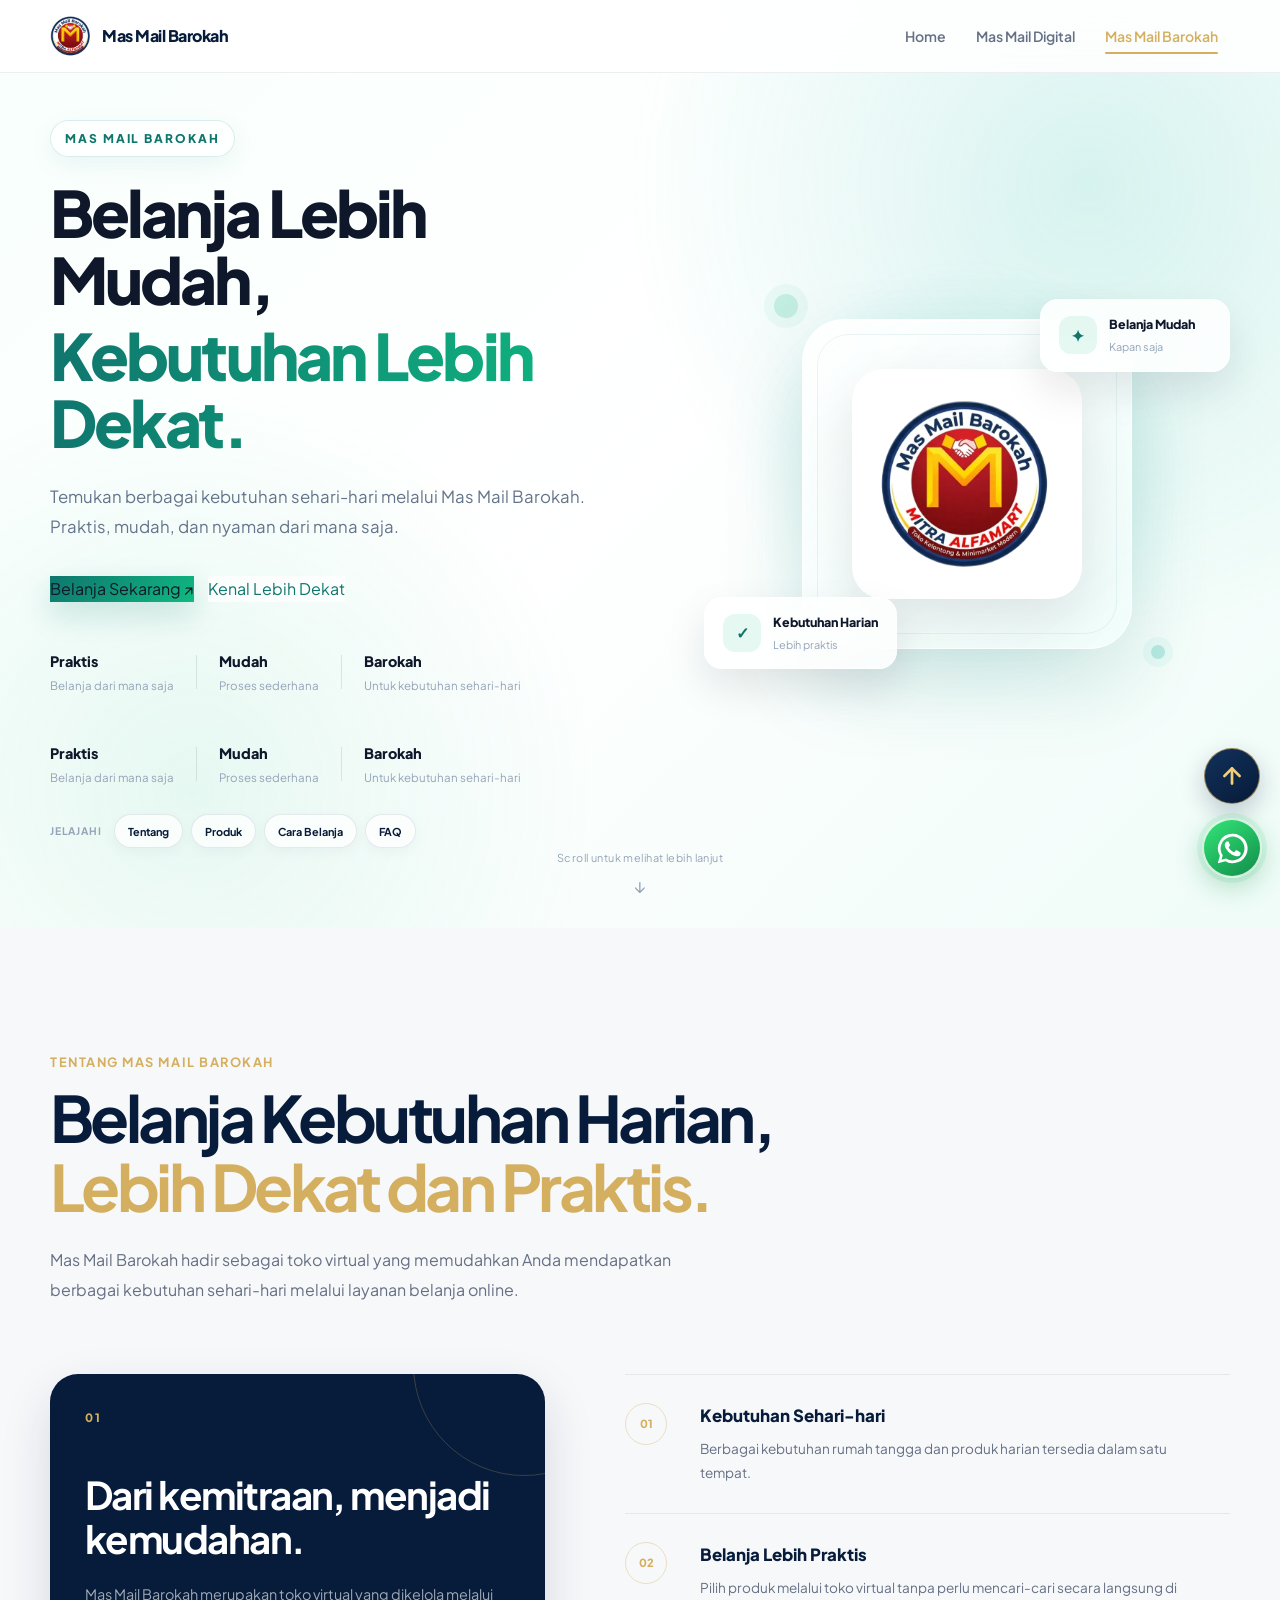
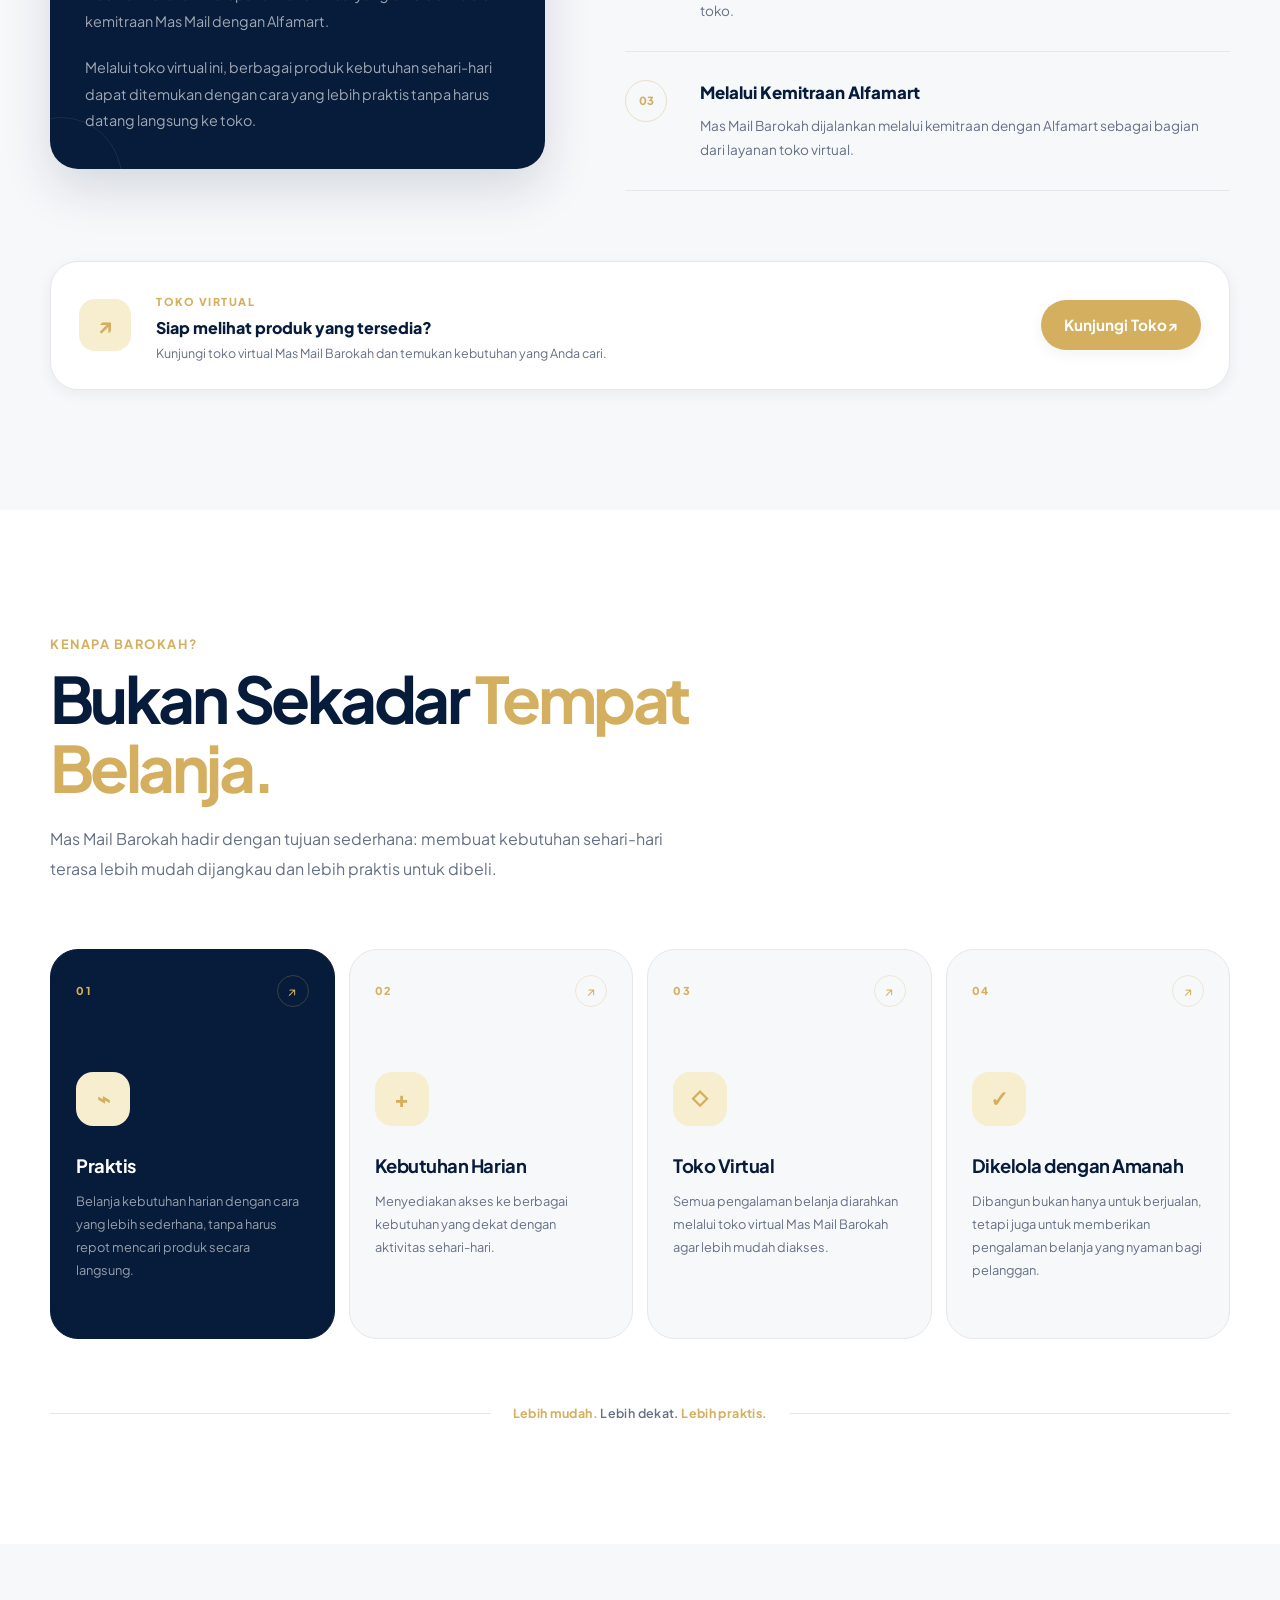
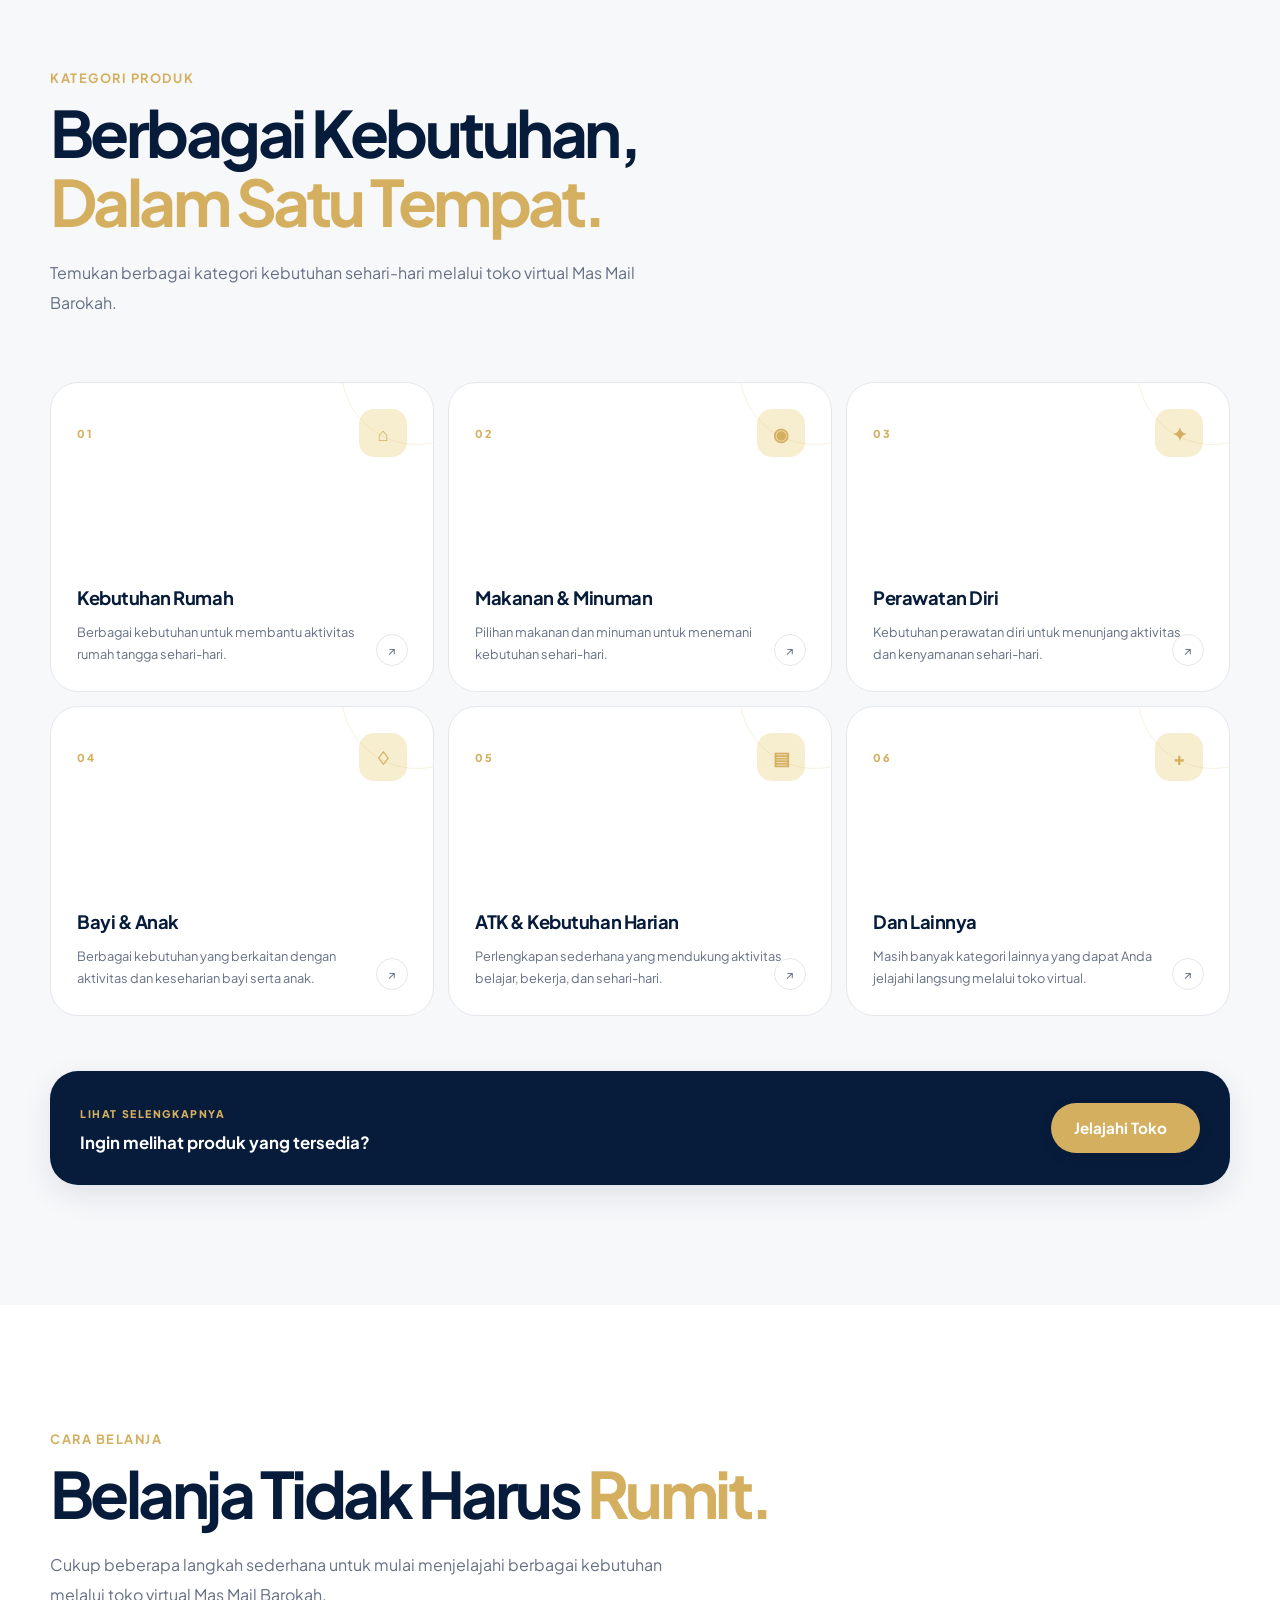
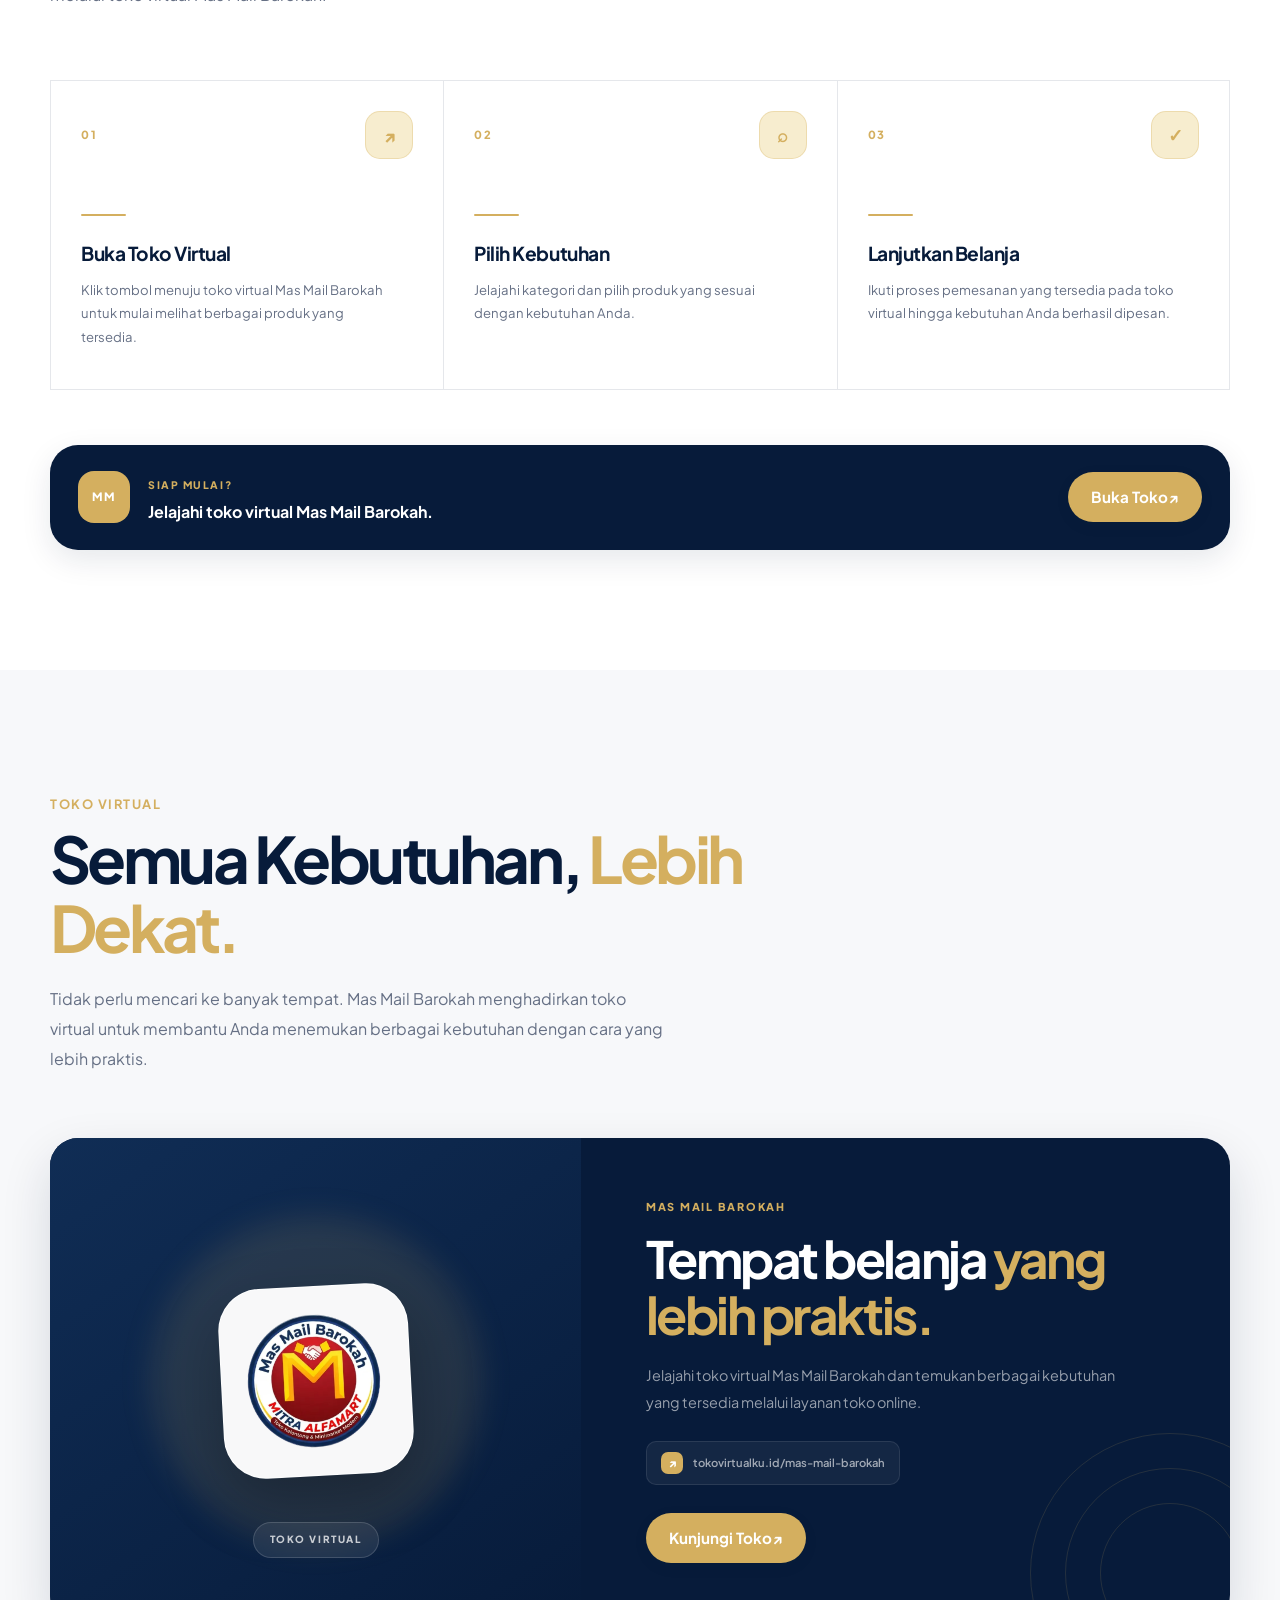
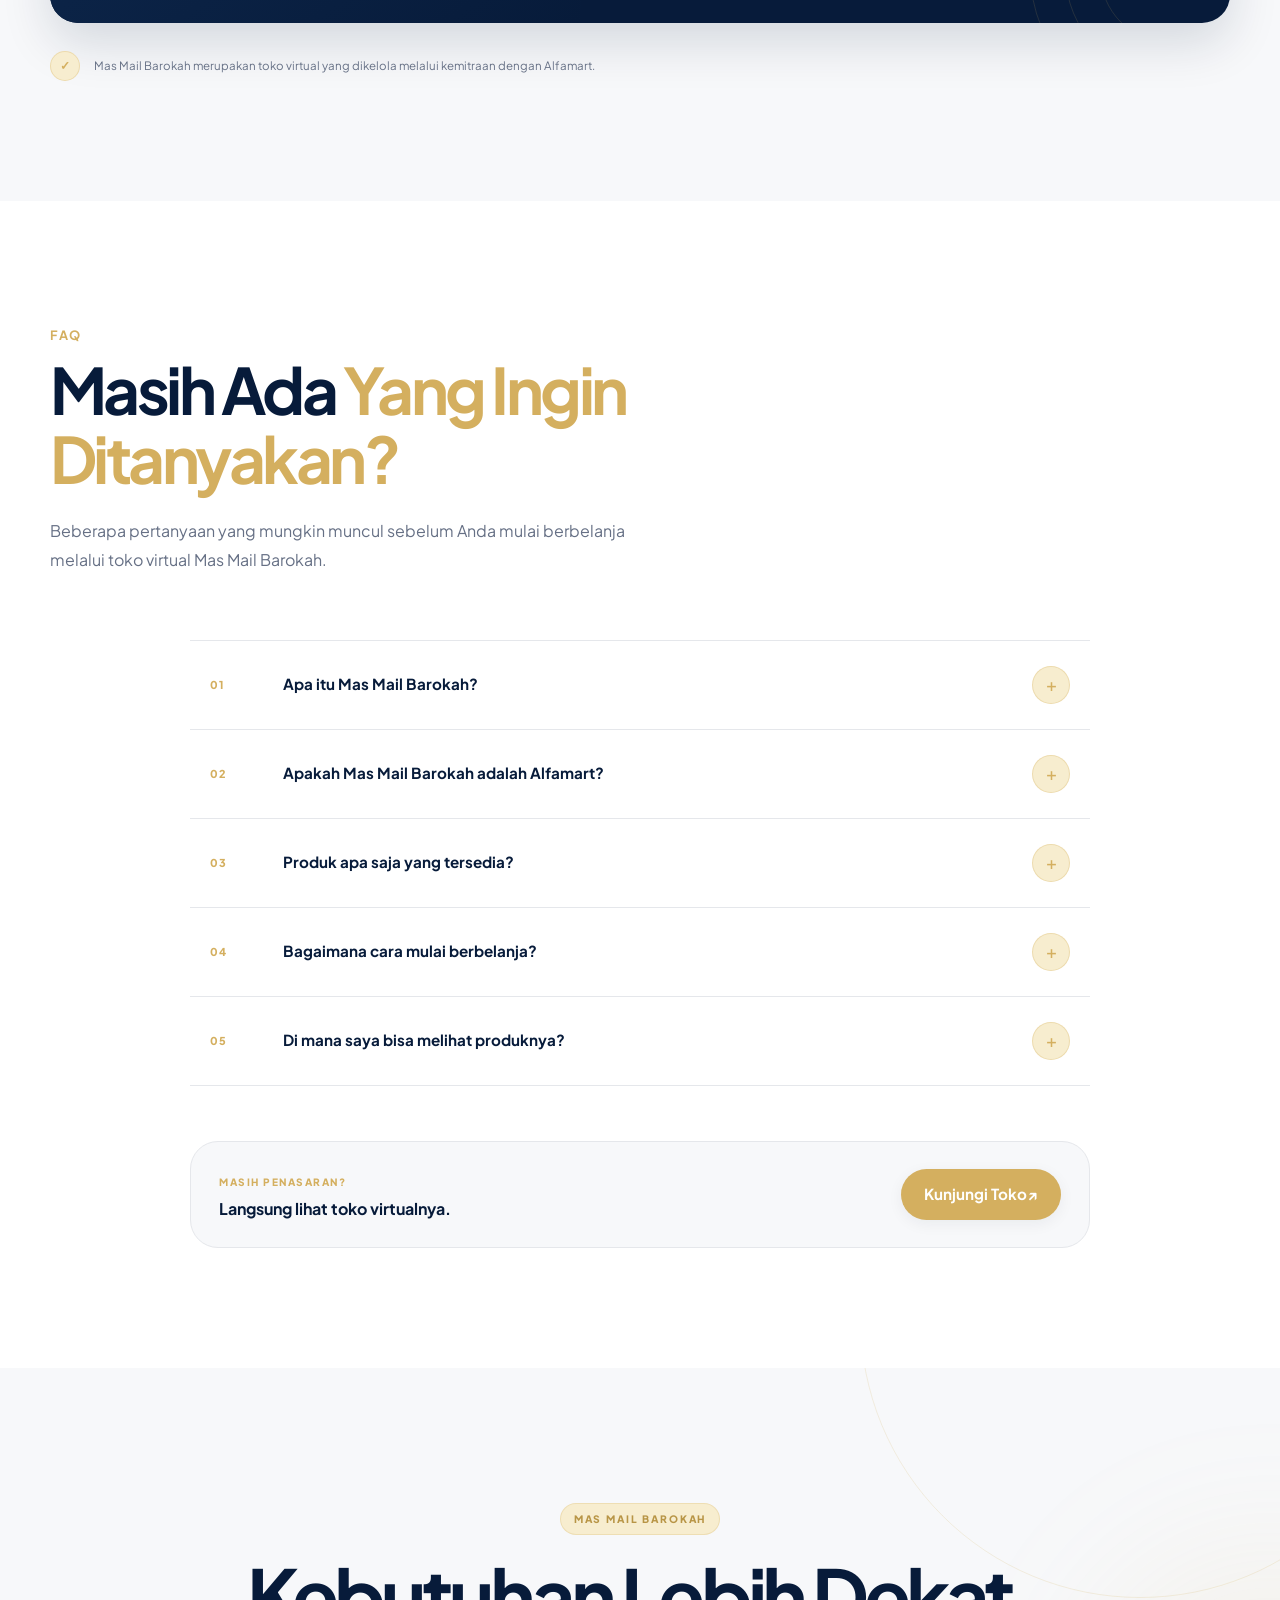
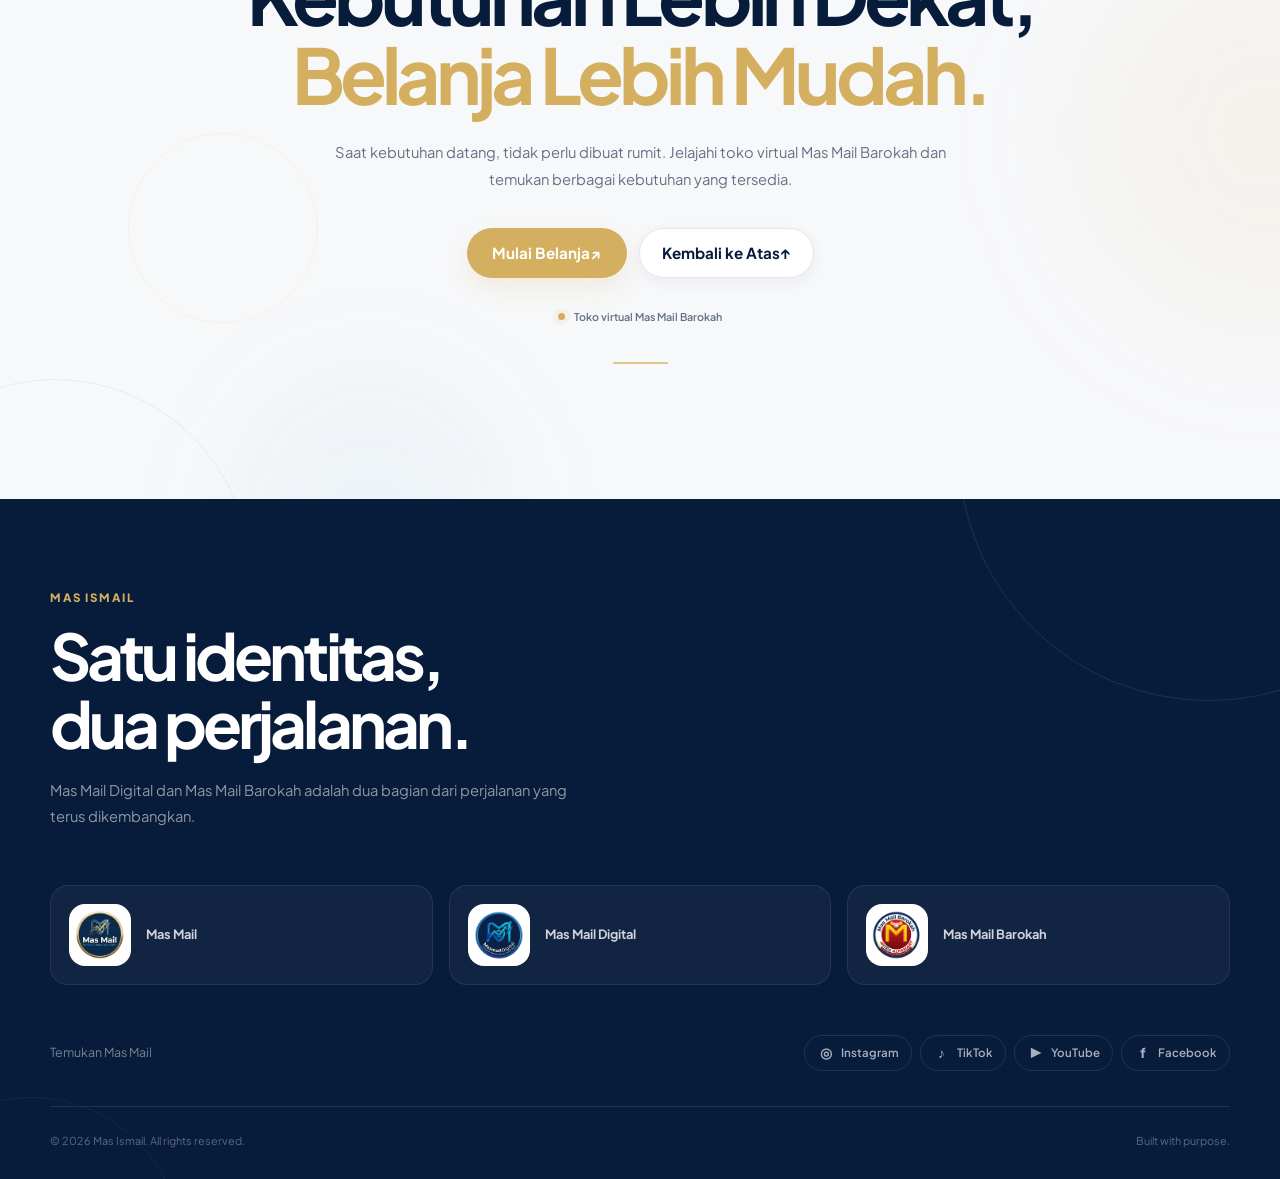
==== commit 72091714: "Add files via upload" ====
--- a/barokah.html
+++ b/barokah.html
@@ -4,14 +4,35 @@
 <head>
 <meta charset="utf-8"/>
 <meta content="width=device-width, initial-scale=1.0" name="viewport"/>
-<meta content="Mas Mail Barokah - Mitra Alfamart &amp; Toko Online" name="description"/>
-<title>Mas Mail Barokah</title>
+
+<title>Mas Mail Barokah — Usaha & Layanan</title>
 <!-- =========================================
          CSS UMUM
     ========================================= -->
 <link href="css/umum.css" rel="stylesheet"/>
 <link href="css/barokah.css" rel="stylesheet"/>
-<link href="assets/logo-mas-mail-barokah.png" rel="icon" type="image/png"/><meta content="Informasi dan layanan Mas Mail Barokah." name="description"/><link href="https://ismail280701.github.io/MAS-MAIL/barokah.html" rel="canonical"/><meta content="website" property="og:type"/><meta content="Mas Mail" property="og:site_name"/><meta content="Mas Mail Barokah" property="og:title"/><meta content="Informasi dan layanan Mas Mail Barokah." property="og:description"/><meta content="https://ismail280701.github.io/MAS-MAIL/barokah.html" property="og:url"/><meta content="https://ismail280701.github.io/MAS-MAIL/assets/logo-mas-mail-barokah.png" property="og:image"/><meta content="summary" name="twitter:card"/><meta content="Mas Mail Barokah" name="twitter:title"/><meta content="Informasi dan layanan Mas Mail Barokah." name="twitter:description"/><meta content="https://ismail280701.github.io/MAS-MAIL/assets/logo-mas-mail-barokah.png" name="twitter:image"/></head>
+<link href="assets/logo-mas-mail-barokah.png" rel="icon" type="image/png"/>
+<!-- =========================================
+     01. METADATA & PRATINJAU BAGIKAN URL
+     Fungsi : Judul, deskripsi, dan gambar saat link dibagikan
+     Edit   : URL_DOMAIN bila alamat publik berubah
+========================================= -->
+<meta name="description" content="Informasi usaha dan layanan Mas Mail Barokah.">
+<link rel="canonical" href="https://ismail280701.github.io/MAS-MAIL/barokah.html">
+<meta property="og:type" content="website">
+<meta property="og:site_name" content="Mas Mail">
+<meta property="og:title" content="Mas Mail Barokah — Usaha & Layanan">
+<meta property="og:description" content="Informasi usaha dan layanan Mas Mail Barokah.">
+<meta property="og:url" content="https://ismail280701.github.io/MAS-MAIL/barokah.html">
+<meta property="og:image" content="https://ismail280701.github.io/MAS-MAIL/assets/mas-mail-social-preview.png">
+<meta property="og:image:width" content="1200">
+<meta property="og:image:height" content="630">
+<meta property="og:image:alt" content="Mas Mail menaungi Mas Mail Digital dan Mas Mail Barokah">
+<meta name="twitter:card" content="summary_large_image">
+<meta name="twitter:title" content="Mas Mail Barokah — Usaha & Layanan">
+<meta name="twitter:description" content="Informasi usaha dan layanan Mas Mail Barokah.">
+<meta name="twitter:image" content="https://ismail280701.github.io/MAS-MAIL/assets/mas-mail-social-preview.png">
+</head>
 <body>
 <!-- =========================================
          HEADER / NAVBAR
--- a/css/umum.css
+++ b/css/umum.css
@@ -0,0 +1,1726 @@
+/* =========================================
+   MAS ISMAIL
+   CSS UMUM
+   Versi Final / Shared Style
+========================================= */
+
+@import url('https://fonts.googleapis.com/css2?family=Plus+Jakarta+Sans:wght@400;500;600;700;800&display=swap');
+
+
+/* =========================================
+   1. ROOT / VARIABEL
+========================================= */
+
+:root {
+
+    /* BRAND COLORS */
+
+    --color-primary: #d4af5f;
+    --color-primary-dark: #b89546;
+    --color-primary-light: #f7edcf;
+
+    --color-navy: #071b3a;
+    --color-navy-light: #102d55;
+
+    --color-blue: #1769aa;
+    --color-cyan: #18c5df;
+
+    --color-red: #d71920;
+    --color-yellow: #f7c600;
+
+
+    /* BASIC COLORS */
+
+    --color-white: #ffffff;
+    --color-black: #080b10;
+
+    --color-text: #111827;
+    --color-text-soft: #667085;
+
+
+    /* BACKGROUND */
+
+    --color-background: #ffffff;
+    --color-background-soft: #f7f8fa;
+    --color-background-dark: #071b3a;
+
+
+    /* BORDER */
+
+    --color-border: #e5e7eb;
+
+
+    /* RADIUS */
+
+    --radius-small: 10px;
+    --radius-medium: 18px;
+    --radius-large: 28px;
+    --radius-pill: 999px;
+
+
+    /* SHADOW */
+
+    --shadow-small:
+        0 4px 15px rgba(7, 27, 58, 0.06);
+
+    --shadow-medium:
+        0 10px 30px rgba(7, 27, 58, 0.10);
+
+    --shadow-large:
+        0 20px 50px rgba(7, 27, 58, 0.14);
+
+
+    /* CONTAINER */
+
+    --container-width: 1180px;
+
+
+    /* TRANSITION */
+
+    --transition-fast: 0.2s ease;
+    --transition-normal: 0.3s ease;
+    --transition-slow: 0.5s ease;
+
+}
+
+
+/* =========================================
+   2. RESET
+========================================= */
+
+* {
+    margin: 0;
+    padding: 0;
+    box-sizing: border-box;
+}
+
+
+html {
+    scroll-behavior: smooth;
+}
+
+
+body {
+    min-height: 100vh;
+
+    font-family:
+        "Plus Jakarta Sans",
+        Arial,
+        Helvetica,
+        sans-serif;
+
+    background:
+        var(--color-background);
+
+    color:
+        var(--color-text);
+
+    line-height: 1.6;
+
+    overflow-x: hidden;
+}
+
+
+img {
+    display: block;
+
+    max-width: 100%;
+}
+
+
+a {
+    color: inherit;
+
+    text-decoration: none;
+}
+
+
+button,
+input,
+textarea,
+select {
+    font: inherit;
+}
+
+
+/* =========================================
+   3. CONTAINER
+========================================= */
+
+.section-container,
+.footer-container {
+    width:
+        min(
+            calc(100% - 40px),
+            var(--container-width)
+        );
+
+    margin-inline: auto;
+}
+
+
+/* =========================================
+   4. SECTION UMUM
+========================================= */
+
+section {
+    position: relative;
+
+    width: 100%;
+}
+
+
+.section-heading {
+    margin-bottom: 40px;
+}
+
+
+.section-label {
+    display: inline-block;
+
+    margin-bottom: 10px;
+
+    color:
+        var(--color-primary);
+
+    font-size: 0.8rem;
+
+    font-weight: 700;
+
+    letter-spacing: 0.12em;
+
+    text-transform: uppercase;
+}
+
+
+/* =========================================
+   5. BUTTON
+========================================= */
+
+.button {
+    display: inline-flex;
+
+    align-items: center;
+    justify-content: center;
+
+    min-height: 48px;
+
+    padding:
+        12px 22px;
+
+    border:
+        1px solid transparent;
+
+    border-radius:
+        var(--radius-pill);
+
+    font-size: 0.95rem;
+
+    font-weight: 700;
+
+    cursor: pointer;
+
+    transition:
+        transform var(--transition-fast),
+        background-color var(--transition-normal),
+        color var(--transition-normal),
+        border-color var(--transition-normal),
+        box-shadow var(--transition-normal);
+}
+
+
+.button:hover {
+    transform:
+        translateY(-2px);
+}
+
+
+.button:active {
+    transform:
+        translateY(0);
+}
+
+
+/* =========================================
+   6. PRIMARY BUTTON
+========================================= */
+
+.button-primary {
+    background:
+        var(--color-primary);
+
+    color:
+        var(--color-white);
+
+    box-shadow:
+        var(--shadow-small);
+}
+
+
+.button-primary:hover {
+    background:
+        var(--color-primary-dark);
+
+    box-shadow:
+        var(--shadow-medium);
+}
+
+
+/* =========================================
+   7. SECONDARY BUTTON
+========================================= */
+
+.button-secondary {
+    background:
+        var(--color-white);
+
+    color:
+        var(--color-primary);
+
+    border-color:
+        var(--color-border);
+}
+
+
+.button-secondary:hover {
+    border-color:
+        var(--color-primary);
+
+    box-shadow:
+        var(--shadow-small);
+}
+
+
+/* =========================================
+   8. HEADER
+========================================= */
+
+.site-header {
+    position: fixed;
+
+    top: 0;
+    left: 0;
+
+    z-index: 1000;
+
+    width: 100%;
+
+    background:
+        rgba(255, 255, 255, 0.88);
+
+    border-bottom:
+        1px solid
+        rgba(229, 231, 235, 0.7);
+
+    backdrop-filter:
+        blur(16px);
+
+    -webkit-backdrop-filter:
+        blur(16px);
+}
+
+
+/* =========================================
+   9. HEADER SAAT SCROLL
+========================================= */
+
+.site-header.scrolled {
+    background:
+        rgba(255, 255, 255, 0.96);
+
+    box-shadow:
+        var(--shadow-small);
+
+    border-bottom-color:
+        transparent;
+}
+
+
+/* =========================================
+   10. NAVBAR
+========================================= */
+
+.navbar {
+    position: relative;
+
+    display: flex;
+
+    align-items: center;
+    justify-content: space-between;
+
+    width:
+        min(
+            calc(100% - 40px),
+            var(--container-width)
+        );
+
+    min-height: 72px;
+
+    margin-inline: auto;
+}
+
+
+/* =========================================
+   11. BRAND LOGO
+========================================= */
+
+.brand-logo {
+    display: inline-flex;
+
+    align-items: center;
+
+    gap: 10px;
+
+    color:
+        var(--color-navy);
+
+    font-size: 1rem;
+
+    font-weight: 800;
+
+    letter-spacing: -0.03em;
+
+    white-space: nowrap;
+
+    transition:
+        transform var(--transition-fast),
+        opacity var(--transition-normal);
+}
+
+
+.brand-logo img {
+    display: block;
+
+    width: 42px;
+    height: 42px;
+
+    max-width: 42px;
+    max-height: 42px;
+
+    flex-shrink: 0;
+
+    object-fit: contain;
+}
+
+
+.brand-logo span {
+    color:
+        var(--color-navy);
+}
+
+
+.brand-logo:hover {
+    transform:
+        translateY(-1px);
+
+    opacity:
+        0.88;
+}
+
+
+/* =========================================
+   12. NAV MENU
+========================================= */
+
+.nav-menu {
+    display: flex;
+
+    align-items: center;
+
+    gap: 6px;
+
+    margin-left: auto;
+}
+
+
+/* =========================================
+   13. NAV LINK
+========================================= */
+
+.nav-link {
+    position: relative;
+
+    display: inline-flex;
+
+    align-items: center;
+
+    min-height: 38px;
+
+    padding:
+        9px 12px;
+
+    border-radius:
+        var(--radius-pill);
+
+    color:
+        var(--color-text-soft);
+
+    font-size: 0.88rem;
+
+    font-weight: 600;
+
+    white-space: nowrap;
+
+    transition:
+        color var(--transition-normal),
+        background-color var(--transition-normal);
+}
+
+
+.nav-link::after {
+    content: "";
+
+    position: absolute;
+
+    left: 12px;
+    right: 12px;
+    bottom: 2px;
+
+    height: 2px;
+
+    background:
+        var(--color-primary);
+
+    border-radius:
+        var(--radius-pill);
+
+    transform:
+        scaleX(0);
+
+    transform-origin:
+        center;
+
+    transition:
+        transform var(--transition-normal);
+}
+
+
+.nav-link:hover {
+    color:
+        var(--color-primary);
+}
+
+
+.nav-link:hover::after,
+.nav-link.active::after {
+    transform:
+        scaleX(1);
+}
+
+
+.nav-link.active {
+    color:
+        var(--color-primary);
+}
+
+
+/* =========================================
+   14. NAV TOGGLE / HAMBURGER
+========================================= */
+
+.nav-toggle {
+    display: none;
+
+    align-items: center;
+    justify-content: center;
+
+    flex-direction: column;
+
+    gap: 5px;
+
+    width: 42px;
+    height: 42px;
+
+    padding: 0;
+
+    border: 0;
+
+    border-radius: 12px;
+
+    background:
+        transparent;
+
+    cursor: pointer;
+
+    transition:
+        background-color var(--transition-normal);
+}
+
+
+.nav-toggle:hover {
+    background:
+        rgba(15, 118, 110, 0.07);
+}
+
+
+.nav-toggle span {
+    display: block;
+
+    width: 21px;
+    height: 2px;
+
+    border-radius:
+        var(--radius-pill);
+
+    background:
+        var(--color-navy);
+
+    transition:
+        transform var(--transition-normal),
+        opacity var(--transition-fast),
+        width var(--transition-normal);
+}
+
+
+/* =========================================
+   15. HAMBURGER → X
+========================================= */
+
+.nav-toggle.active span:nth-child(1) {
+    transform:
+        translateY(7px)
+        rotate(45deg);
+}
+
+
+.nav-toggle.active span:nth-child(2) {
+    width: 0;
+
+    opacity: 0;
+}
+
+
+.nav-toggle.active span:nth-child(3) {
+    transform:
+        translateY(-7px)
+        rotate(-45deg);
+}
+
+
+/* =========================================
+   16. REVEAL ANIMATION
+========================================= */
+
+.reveal {
+    opacity: 0;
+
+    transform:
+        translateY(24px);
+
+    transition:
+        opacity 0.7s ease,
+        transform 0.7s ease;
+}
+
+
+.reveal.revealed {
+    opacity: 1;
+
+    transform:
+        translateY(0);
+}
+
+
+/* =========================================
+   17. FOOTER
+========================================= */
+
+.site-footer {
+    position: relative;
+
+    background:
+        var(--color-navy);
+
+    color:
+        #ffffff;
+
+    overflow: hidden;
+}
+
+
+.site-footer::before {
+    content: "";
+
+    position: absolute;
+
+    width: 500px;
+    height: 500px;
+
+    top: -300px;
+    right: -180px;
+
+    border:
+        1px solid
+        rgba(212, 175, 95, 0.15);
+
+    border-radius: 50%;
+
+    pointer-events: none;
+}
+
+
+.site-footer::after {
+    content: "";
+
+    position: absolute;
+
+    width: 300px;
+    height: 300px;
+
+    bottom: -220px;
+    left: -120px;
+
+    border:
+        1px solid
+        rgba(255, 255, 255, 0.05);
+
+    border-radius: 50%;
+
+    pointer-events: none;
+}
+
+
+/* =========================================
+   18. FOOTER CONTAINER
+========================================= */
+
+.footer-container {
+    position: relative;
+
+    z-index: 2;
+
+    padding-top: 90px;
+    padding-bottom: 30px;
+}
+
+
+/* =========================================
+   19. FOOTER MAIN
+========================================= */
+
+.footer-main {
+    max-width: 650px;
+
+    margin-bottom: 55px;
+}
+
+
+.footer-label {
+    margin-bottom: 15px;
+
+    color:
+        var(--color-primary);
+
+    font-size: 0.72rem;
+
+    font-weight: 800;
+
+    letter-spacing: 0.16em;
+}
+
+
+.footer-main h2 {
+    color:
+        #ffffff;
+
+    font-size:
+        clamp(
+            2.3rem,
+            5vw,
+            4rem
+        );
+
+    line-height: 1.05;
+
+    letter-spacing: -0.06em;
+}
+
+
+.footer-description {
+    max-width: 540px;
+
+    margin-top: 20px;
+
+    color:
+        rgba(255, 255, 255, 0.55);
+
+    font-size: 0.92rem;
+
+    line-height: 1.8;
+}
+
+
+/* =========================================
+   20. FOOTER THREE LOGOS
+========================================= */
+
+.footer-logos {
+    display: grid;
+
+    grid-template-columns:
+        repeat(3, minmax(0, 1fr));
+
+    gap: 16px;
+
+    margin-bottom: 50px;
+}
+
+
+.footer-logo-item {
+    display: flex;
+
+    align-items: center;
+
+    gap: 15px;
+
+    min-height: 100px;
+
+    padding: 18px;
+
+    background:
+        rgba(255, 255, 255, 0.045);
+
+    border:
+        1px solid
+        rgba(255, 255, 255, 0.08);
+
+    border-radius:
+        var(--radius-medium);
+
+    color:
+        rgba(255, 255, 255, 0.8);
+
+    transition:
+        transform var(--transition-normal),
+        background-color var(--transition-normal),
+        border-color var(--transition-normal);
+}
+
+
+.footer-logo-item:hover {
+    transform:
+        translateY(-4px);
+
+    background:
+        rgba(255, 255, 255, 0.075);
+
+    border-color:
+        rgba(212, 175, 95, 0.35);
+
+    color:
+        #ffffff;
+}
+
+
+.footer-logo-image {
+    display: flex;
+
+    align-items: center;
+    justify-content: center;
+
+    width: 62px;
+    height: 62px;
+
+    padding: 6px;
+
+    flex-shrink: 0;
+
+    background:
+        #ffffff;
+
+    border-radius: 16px;
+}
+
+
+.footer-logo-image img {
+    width: 100%;
+    height: 100%;
+
+    object-fit: contain;
+}
+
+
+.footer-logo-item span {
+    font-size: 0.8rem;
+
+    font-weight: 700;
+
+    line-height: 1.4;
+}
+
+
+/* =========================================
+   21. FOOTER SOCIAL AREA
+========================================= */
+
+.footer-social-area {
+    display: flex;
+
+    align-items: center;
+    justify-content: space-between;
+
+    gap: 30px;
+
+    padding-bottom: 35px;
+
+    border-bottom:
+        1px solid
+        rgba(255, 255, 255, 0.1);
+}
+
+
+.footer-social-area > p {
+    color:
+        rgba(255, 255, 255, 0.45);
+
+    font-size: 0.78rem;
+}
+
+
+.footer-social {
+    display: flex;
+
+    align-items: center;
+    justify-content: flex-end;
+
+    flex-wrap: wrap;
+
+    gap: 8px;
+
+    padding: 0;
+
+    border: 0;
+}
+
+
+/* =========================================
+   22. SOCIAL LINK
+========================================= */
+
+.social-link {
+    display: inline-flex;
+
+    align-items: center;
+
+    gap: 7px;
+
+    padding:
+        8px 12px;
+
+    border:
+        1px solid
+        rgba(255, 255, 255, 0.1);
+
+    border-radius:
+        var(--radius-pill);
+
+    color:
+        rgba(255, 255, 255, 0.65);
+
+    font-size: 0.72rem;
+
+    font-weight: 600;
+
+    transition:
+        transform var(--transition-normal),
+        background-color var(--transition-normal),
+        border-color var(--transition-normal),
+        color var(--transition-normal);
+}
+
+
+.social-link:hover {
+    transform:
+        translateY(-2px);
+
+    background:
+        rgba(255, 255, 255, 0.08);
+
+    border-color:
+        rgba(212, 175, 95, 0.4);
+
+    color:
+        #ffffff;
+}
+
+
+.social-icon {
+    display: inline-flex;
+
+    align-items: center;
+    justify-content: center;
+
+    width: 17px;
+    height: 17px;
+
+    font-size: 0.85rem;
+
+    font-weight: 800;
+}
+
+
+/* =========================================
+   23. FOOTER BOTTOM
+========================================= */
+
+.footer-bottom {
+    display: flex;
+
+    align-items: center;
+    justify-content: space-between;
+
+    gap: 20px;
+
+    padding-top: 25px;
+}
+
+
+.footer-bottom p {
+    color:
+        rgba(255, 255, 255, 0.35);
+
+    font-size: 0.68rem;
+}
+
+
+/* =========================================
+   24. FOCUS
+========================================= */
+
+a:focus-visible,
+button:focus-visible {
+    outline:
+        3px solid
+        var(--color-primary-light);
+
+    outline-offset: 3px;
+}
+
+
+/* =========================================
+   25. TABLET
+========================================= */
+
+@media (max-width: 900px) {
+
+    .nav-menu {
+        gap: 2px;
+    }
+
+    .nav-link {
+        padding-inline: 8px;
+
+        font-size: 0.85rem;
+    }
+
+}
+
+
+/* =========================================
+   26. MOBILE
+========================================= */
+
+@media (max-width: 700px) {
+
+    /* ================================
+       CONTAINER
+    ================================= */
+
+    .section-container,
+    .footer-container {
+        width:
+            min(
+                calc(100% - 32px),
+                var(--container-width)
+            );
+    }
+
+
+    /* ================================
+       NAVBAR
+    ================================= */
+
+    .navbar {
+        width:
+            min(
+                calc(100% - 32px),
+                var(--container-width)
+            );
+
+        min-height: 64px;
+    }
+
+
+    /* ================================
+       BRAND
+    ================================= */
+
+    .brand-logo {
+        gap: 8px;
+
+        font-size: 0.9rem;
+    }
+
+
+    .brand-logo img {
+        width: 38px;
+        height: 38px;
+
+        max-width: 38px;
+        max-height: 38px;
+    }
+
+
+    /* ================================
+       HAMBURGER
+    ================================= */
+
+    .nav-toggle {
+        display: flex;
+    }
+
+
+    /* ================================
+       MOBILE MENU
+    ================================= */
+
+    .nav-menu {
+        position: absolute;
+
+        top:
+            calc(100% + 10px);
+
+        left: 0;
+        right: 0;
+
+        display: flex;
+
+        flex-direction: column;
+
+        align-items: stretch;
+
+        gap: 4px;
+
+        padding: 10px;
+
+        background:
+            rgba(255, 255, 255, 0.97);
+
+        border:
+            1px solid
+            var(--color-border);
+
+        border-radius:
+            var(--radius-medium);
+
+        box-shadow:
+            var(--shadow-medium);
+
+        backdrop-filter:
+            blur(16px);
+
+        -webkit-backdrop-filter:
+            blur(16px);
+
+        opacity: 0;
+
+        visibility: hidden;
+
+        transform:
+            translateY(-10px)
+            scale(0.98);
+
+        transform-origin:
+            top center;
+
+        pointer-events: none;
+
+        transition:
+            opacity var(--transition-normal),
+            visibility var(--transition-normal),
+            transform var(--transition-normal);
+    }
+
+
+    /* ================================
+       MOBILE MENU ACTIVE
+    ================================= */
+
+    .nav-menu.active {
+        opacity: 1;
+
+        visibility: visible;
+
+        transform:
+            translateY(0)
+            scale(1);
+
+        pointer-events: auto;
+    }
+
+
+    /* ================================
+       MOBILE LINK
+    ================================= */
+
+    .nav-link {
+        width: 100%;
+
+        justify-content: flex-start;
+
+        padding:
+            13px 14px;
+
+        border-radius:
+            10px;
+
+        font-size: 0.9rem;
+    }
+
+
+    .nav-link::after {
+        display: none;
+    }
+
+
+    .nav-link:hover {
+        background:
+            var(--color-background-soft);
+    }
+
+
+    .nav-link.active {
+        background:
+            var(--color-primary-light);
+
+        color:
+            var(--color-primary);
+    }
+
+
+    /* ================================
+       HOME SPACING
+    ================================= */
+
+    .hero-section {
+        padding-top: 80px;
+    }
+
+
+    .about-section,
+    .brands-section {
+        padding-top: 80px;
+
+        padding-bottom: 80px;
+    }
+
+
+    /* ================================
+       FOOTER
+    ================================= */
+
+    .footer-container {
+        padding-top: 65px;
+    }
+
+
+    .footer-main {
+        margin-bottom: 38px;
+    }
+
+
+    .footer-main h2 {
+        font-size: 2.5rem;
+    }
+
+
+    .footer-logos {
+        grid-template-columns: 1fr;
+
+        gap: 10px;
+
+        margin-bottom: 35px;
+    }
+
+
+    .footer-logo-item {
+        min-height: 82px;
+
+        padding: 14px;
+    }
+
+
+    .footer-logo-image {
+        width: 54px;
+        height: 54px;
+    }
+
+
+    .footer-social-area {
+        align-items: flex-start;
+
+        flex-direction: column;
+
+        gap: 15px;
+    }
+
+
+    .footer-social {
+        justify-content: flex-start;
+    }
+
+
+    .footer-bottom {
+        align-items: flex-start;
+
+        flex-direction: column;
+
+        gap: 8px;
+    }
+
+}
+
+
+/* =========================================
+   27. REDUCED MOTION
+========================================= */
+
+@media (prefers-reduced-motion: reduce) {
+
+    html {
+        scroll-behavior: auto;
+    }
+
+
+    *,
+    *::before,
+    *::after {
+        transition-duration:
+            0.01ms !important;
+
+        animation-duration:
+            0.01ms !important;
+
+        animation-iteration-count:
+            1 !important;
+    }
+
+}
+
+
+/* =========================================
+   28. PAGE TRANSITION
+========================================= */
+
+.page-transition {
+    position: fixed;
+
+    inset: 0;
+
+    z-index: 10000;
+
+    display: flex;
+
+    align-items: center;
+    justify-content: center;
+
+    background:
+        #071b3a;
+
+    opacity: 0;
+
+    visibility: hidden;
+
+    pointer-events: none;
+
+    transition:
+        opacity 0.35s ease,
+        visibility 0.35s ease;
+}
+
+
+/* =========================================
+   29. PAGE TRANSITION ACTIVE
+========================================= */
+
+.page-transition.active {
+    opacity: 1;
+
+    visibility: visible;
+
+    pointer-events: auto;
+}
+
+
+/* =========================================
+   30. TRANSITION CONTENT
+========================================= */
+
+.transition-content {
+    display: flex;
+
+    align-items: center;
+    justify-content: center;
+
+    flex-direction: column;
+
+    text-align: center;
+
+    transform:
+        translateY(20px)
+        scale(0.96);
+
+    opacity: 0;
+
+    transition:
+        transform 0.45s ease,
+        opacity 0.4s ease;
+}
+
+
+.page-transition.active
+.transition-content {
+    transform:
+        translateY(0)
+        scale(1);
+
+    opacity: 1;
+}
+
+
+/* =========================================
+   31. TRANSITION LOGOS
+========================================= */
+
+.transition-logos {
+    display: flex;
+
+    align-items: center;
+    justify-content: center;
+
+    gap: 12px;
+
+    margin-bottom: 28px;
+}
+
+
+.transition-logos img {
+    width: 65px;
+    height: 65px;
+
+    object-fit: contain;
+
+    border-radius: 50%;
+
+    background:
+        #ffffff;
+
+    box-shadow:
+        0 12px 35px
+        rgba(0, 0, 0, 0.2);
+
+    animation:
+        transitionLogoFloat
+        3s ease-in-out
+        infinite;
+}
+
+
+.transition-logos img:nth-child(2) {
+    animation-delay: -1s;
+}
+
+
+.transition-logos img:nth-child(3) {
+    animation-delay: -2s;
+}
+
+
+/* =========================================
+   32. TRANSITION TITLE
+========================================= */
+
+.transition-title {
+    margin: 0;
+
+    color:
+        #ffffff;
+
+    font-family:
+        "Plus Jakarta Sans",
+        sans-serif;
+
+    font-size:
+        clamp(
+            1.7rem,
+            5vw,
+            2.7rem
+        );
+
+    font-weight: 800;
+
+    letter-spacing: -0.04em;
+}
+
+
+/* =========================================
+   33. TRANSITION SUBTITLE
+========================================= */
+
+.transition-subtitle {
+    margin-top: 8px;
+
+    color:
+        rgba(255, 255, 255, 0.55);
+
+    font-size: 0.8rem;
+
+    letter-spacing: 0.04em;
+}
+
+
+/* =========================================
+   34. TRANSITION LOGO ANIMATION
+========================================= */
+
+@keyframes transitionLogoFloat {
+
+    0%,
+    100% {
+        transform:
+            translateY(0);
+    }
+
+    50% {
+        transform:
+            translateY(-7px);
+    }
+
+}
+
+
+/* =========================================
+   35. TRANSITION MOBILE
+========================================= */
+
+@media (max-width: 700px) {
+
+    .transition-logos {
+        gap: 8px;
+
+        margin-bottom: 22px;
+    }
+
+
+    .transition-logos img {
+        width: 55px;
+        height: 55px;
+    }
+
+
+    .transition-title {
+        font-size: 1.65rem;
+    }
+
+
+    .transition-subtitle {
+        font-size: 0.7rem;
+    }
+
+}
+/* =========================================
+   GLOBAL FLOATING PREMIUM
+   MAS MAIL — ALL PAGES
+========================================= */
+
+.mm-floating {
+    position: fixed;
+    right: max(18px, env(safe-area-inset-right));
+    bottom: calc(22px + env(safe-area-inset-bottom));
+    z-index: 9990;
+
+    display: flex;
+    flex-direction: column;
+    align-items: center;
+    gap: 14px;
+
+    pointer-events: none;
+}
+
+.mm-floating > * {
+    pointer-events: auto;
+}
+
+.mm-floating-wa,
+.mm-floating-top {
+    position: relative;
+    display: flex;
+    align-items: center;
+    justify-content: center;
+
+    width: 60px;
+    height: 60px;
+    padding: 0;
+
+    border-radius: 50%;
+    cursor: pointer;
+    text-decoration: none;
+
+    transition:
+        transform .4s cubic-bezier(.2,.8,.2,1),
+        opacity .35s ease,
+        box-shadow .35s ease,
+        background .35s ease;
+}
+
+/* WHATSAPP */
+
+.mm-floating .mm-floating-wa {
+    background: linear-gradient(145deg, #32e678, #128c4a);
+    border: 2px solid rgba(255,255,255,.8);
+    color: #fff;
+
+    box-shadow:
+        0 8px 28px rgba(18,140,74,.3),
+        0 0 0 5px rgba(37,211,102,.1);
+
+    animation: mmFloatingPulse 3.5s ease-in-out infinite;
+}
+
+.mm-floating-wa svg {
+    width: 31px;
+    height: 31px;
+    fill: currentColor;
+}
+
+/* BACK TO TOP */
+
+.mm-floating #backToHero.mm-floating-top {
+    position: relative;
+    inset: auto;
+    right: auto;
+    bottom: auto;
+    left: auto;
+
+    width: 56px;
+    height: 56px;
+    margin: 0;
+    padding: 0;
+
+    display: flex;
+    align-items: center;
+    justify-content: center;
+
+    border: 1px solid rgba(212,175,95,.65);
+    border-radius: 50%;
+
+    background: linear-gradient(145deg, #12315a, #071b3a);
+    color: #f0ce7a;
+
+    box-shadow: 0 9px 25px rgba(7,27,58,.22);
+
+    opacity: 0;
+    visibility: hidden;
+    transform: translateY(22px) scale(.8);
+
+    pointer-events: none;
+}
+
+.mm-floating-top svg {
+    width: 26px;
+    height: 26px;
+    stroke: currentColor;
+    stroke-width: 2.5;
+    fill: none;
+    stroke-linecap: round;
+    stroke-linejoin: round;
+}
+
+.mm-floating #backToHero.mm-floating-top span {
+    display: none;
+}
+
+/* SCROLLED STATE */
+
+.mm-floating.is-scrolled #backToHero.mm-floating-top {
+    opacity: 1;
+    visibility: visible;
+    transform: translateY(0) scale(1);
+    pointer-events: auto;
+}
+
+.mm-floating.is-scrolled .mm-floating-wa {
+    transform: translateY(-8px);
+}
+
+/* INTERACTIONS */
+
+@media (hover: hover) {
+    .mm-floating .mm-floating-wa:hover {
+        animation-play-state: paused;
+        transform: translateY(-5px) scale(1.07);
+        box-shadow: 0 13px 34px rgba(18,140,74,.38);
+    }
+
+    .mm-floating.is-scrolled .mm-floating-wa:hover {
+        transform: translateY(-13px) scale(1.07);
+    }
+
+    .mm-floating #backToHero.mm-floating-top:hover {
+        transform: translateY(-4px) scale(1.07);
+        background: #153e70;
+    }
+}
+
+.mm-floating a:focus-visible,
+.mm-floating button:focus-visible {
+    outline: 3px solid #d4af5f;
+    outline-offset: 4px;
+}
+
+/* GENTLE PULSE */
+
+@keyframes mmFloatingPulse {
+    0%, 100% {
+        box-shadow:
+            0 8px 28px rgba(18,140,74,.3),
+            0 0 0 5px rgba(37,211,102,.1);
+    }
+
+    50% {
+        box-shadow:
+            0 10px 30px rgba(18,140,74,.36),
+            0 0 0 11px rgba(37,211,102,0);
+    }
+}
+
+/* MOBILE */
+
+@media (max-width: 600px) {
+    .mm-floating {
+        right: calc(16px + env(safe-area-inset-right));
+        bottom: calc(20px + env(safe-area-inset-bottom));
+        gap: 12px;
+    }
+
+    .mm-floating .mm-floating-wa {
+        width: 58px;
+        height: 58px;
+    }
+
+    .mm-floating #backToHero.mm-floating-top {
+        width: 54px;
+        height: 54px;
+    }
+}
+
+/* ACCESSIBILITY */
+
+@media (prefers-reduced-motion: reduce) {
+    .mm-floating *,
+    .mm-floating *::before,
+    .mm-floating *::after {
+        animation: none !important;
+        transition: none !important;
+    }
+}
--- a/css/barokah.css
+++ b/css/barokah.css
@@ -0,0 +1,5346 @@
+/* =========================================
+   MAS MAIL BAROKAH
+   HERO SECTION
+========================================= */
+
+
+/* =========================================
+   1. HERO
+========================================= */
+
+.barokah-hero {
+
+    position: relative;
+
+    min-height: 100vh;
+
+    min-height: 100svh;
+
+    display: flex;
+
+    align-items: center;
+
+    overflow: hidden;
+
+    padding: 120px 0 80px;
+
+    background:
+        radial-gradient(
+            circle at 85% 20%,
+            rgba(20, 184, 166, 0.16),
+            transparent 35%
+        ),
+        radial-gradient(
+            circle at 15% 85%,
+            rgba(16, 185, 129, 0.10),
+            transparent 30%
+        ),
+        linear-gradient(
+            135deg,
+            #f8fffd 0%,
+            #ffffff 48%,
+            #effcf8 100%
+        );
+
+}
+
+
+/* =========================================
+   2. HERO CONTAINER
+========================================= */
+
+.barokah-hero-container {
+
+    width: min(
+        1180px,
+        calc(100% - 40px)
+    );
+
+    margin: 0 auto;
+
+    display: grid;
+
+    grid-template-columns:
+        minmax(0, 1fr)
+        minmax(420px, 0.9fr);
+
+    align-items: center;
+
+    gap: 70px;
+
+}
+
+
+/* =========================================
+   3. HERO CONTENT
+========================================= */
+
+.barokah-hero-content {
+
+    position: relative;
+
+    z-index: 3;
+
+    max-width: 650px;
+
+}
+
+
+/* =========================================
+   4. LABEL
+========================================= */
+
+.barokah-hero-label {
+
+    display: inline-flex;
+
+    align-items: center;
+
+    gap: 8px;
+
+    margin-bottom: 22px;
+
+    padding: 8px 14px;
+
+    border: 1px solid
+        rgba(13, 148, 136, 0.16);
+
+    border-radius: 999px;
+
+    background:
+        rgba(255, 255, 255, 0.72);
+
+    box-shadow:
+        0 8px 25px
+        rgba(15, 118, 110, 0.07);
+
+    color: #0f766e;
+
+    font-size: 0.75rem;
+
+    font-weight: 800;
+
+    letter-spacing: 0.16em;
+
+}
+
+
+/* =========================================
+   5. TITLE
+========================================= */
+
+.barokah-hero-title {
+
+    margin: 0;
+
+    max-width: 680px;
+
+    color: #0f172a;
+
+    font-size: clamp(
+        2.7rem,
+        5vw,
+        4.8rem
+    );
+
+    font-weight: 800;
+
+    line-height: 1.05;
+
+    letter-spacing: -0.045em;
+
+}
+
+
+.barokah-hero-title span {
+
+    display: block;
+
+    margin-top: 8px;
+
+    background:
+        linear-gradient(
+            90deg,
+            #0f766e,
+            #10b981
+        );
+
+    -webkit-background-clip: text;
+
+    background-clip: text;
+
+    color: transparent;
+
+}
+
+
+/* =========================================
+   6. DESCRIPTION
+========================================= */
+
+.barokah-hero-description {
+
+    max-width: 570px;
+
+    margin: 26px 0 0;
+
+    color: #64748b;
+
+    font-size: 1.05rem;
+
+    line-height: 1.8;
+
+}
+
+
+/* =========================================
+   7. HERO ACTIONS
+========================================= */
+
+.barokah-hero-actions {
+
+    display: flex;
+
+    flex-wrap: wrap;
+
+    align-items: center;
+
+    gap: 14px;
+
+    margin-top: 34px;
+
+}
+
+
+/*
+ * Primary button
+ * Menggunakan sistem button dari umum.css,
+ * lalu diberi identitas khusus Barokah.
+ */
+
+.barokah-hero-actions .btn-primary {
+
+    background:
+        linear-gradient(
+            135deg,
+            #0f766e,
+            #10b981
+        );
+
+    border-color: transparent;
+
+    box-shadow:
+        0 12px 30px
+        rgba(15, 118, 110, 0.20);
+
+}
+
+
+.barokah-hero-actions .btn-primary:hover {
+
+    transform: translateY(-3px);
+
+    box-shadow:
+        0 16px 35px
+        rgba(15, 118, 110, 0.26);
+
+}
+
+
+.barokah-hero-actions .btn-secondary {
+
+    border-color:
+        rgba(15, 118, 110, 0.18);
+
+    background:
+        rgba(255, 255, 255, 0.78);
+
+    color: #0f766e;
+
+}
+
+
+.barokah-hero-actions .btn-secondary:hover {
+
+    transform: translateY(-3px);
+
+    border-color:
+        rgba(15, 118, 110, 0.35);
+
+    background: #ffffff;
+
+}
+
+
+/* =========================================
+   8. HERO INFO
+========================================= */
+
+.barokah-hero-info {
+
+    display: flex;
+
+    align-items: center;
+
+    gap: 22px;
+
+    margin-top: 48px;
+
+}
+
+
+.barokah-info-item {
+
+    display: flex;
+
+    flex-direction: column;
+
+    gap: 5px;
+
+}
+
+
+.barokah-info-item strong {
+
+    color: #0f172a;
+
+    font-size: 0.9rem;
+
+    font-weight: 800;
+
+}
+
+
+.barokah-info-item span {
+
+    color: #94a3b8;
+
+    font-size: 0.72rem;
+
+    line-height: 1.4;
+
+}
+
+
+.barokah-info-divider {
+
+    width: 1px;
+
+    height: 34px;
+
+    background:
+        rgba(15, 23, 42, 0.10);
+
+}
+
+
+/* =========================================
+   9. HERO VISUAL
+========================================= */
+
+.barokah-hero-visual {
+
+    position: relative;
+
+    min-height: 560px;
+
+    display: flex;
+
+    align-items: center;
+
+    justify-content: center;
+
+}
+
+
+/* =========================================
+   10. VISUAL GLOW
+========================================= */
+
+.barokah-visual-glow {
+
+    position: absolute;
+
+    width: 430px;
+
+    height: 430px;
+
+    border-radius: 50%;
+
+    background:
+        radial-gradient(
+            circle,
+            rgba(16, 185, 129, 0.20),
+            rgba(20, 184, 166, 0.08) 45%,
+            transparent 72%
+        );
+
+    filter: blur(10px);
+
+    animation:
+        barokahGlow 6s ease-in-out infinite;
+
+}
+
+
+/* =========================================
+   11. LOGO CARD
+========================================= */
+
+.barokah-logo-card {
+
+    position: relative;
+
+    z-index: 2;
+
+    width: 330px;
+
+    height: 330px;
+
+    display: flex;
+
+    align-items: center;
+
+    justify-content: center;
+
+    border-radius: 42px;
+
+    background:
+        linear-gradient(
+            145deg,
+            rgba(255, 255, 255, 0.94),
+            rgba(240, 253, 250, 0.84)
+        );
+
+    border: 1px solid
+        rgba(255, 255, 255, 0.9);
+
+    box-shadow:
+        0 35px 80px
+        rgba(15, 118, 110, 0.16),
+        inset 0 1px 0
+        rgba(255, 255, 255, 0.95);
+
+    backdrop-filter: blur(20px);
+
+    -webkit-backdrop-filter: blur(20px);
+
+    animation:
+        barokahFloat 5s ease-in-out infinite;
+
+}
+
+
+.barokah-logo-card::before {
+
+    content: "";
+
+    position: absolute;
+
+    inset: 14px;
+
+    border-radius: 32px;
+
+    border: 1px solid
+        rgba(15, 118, 110, 0.08);
+
+}
+
+
+.barokah-logo-card-inner {
+
+    position: relative;
+
+    z-index: 2;
+
+    width: 230px;
+
+    height: 230px;
+
+    display: flex;
+
+    align-items: center;
+
+    justify-content: center;
+
+    border-radius: 32px;
+
+    background: #ffffff;
+
+    box-shadow:
+        0 20px 50px
+        rgba(15, 23, 42, 0.10);
+
+}
+
+
+.barokah-logo-card-inner img {
+
+    display: block;
+
+    width: 78%;
+
+    height: 78%;
+
+    object-fit: contain;
+
+}
+
+
+/* =========================================
+   12. FLOATING CARDS
+========================================= */
+
+.barokah-floating-card {
+
+    position: absolute;
+
+    z-index: 4;
+
+    display: flex;
+
+    align-items: center;
+
+    gap: 12px;
+
+    min-width: 190px;
+
+    padding: 15px 18px;
+
+    border: 1px solid
+        rgba(255, 255, 255, 0.85);
+
+    border-radius: 18px;
+
+    background:
+        rgba(255, 255, 255, 0.84);
+
+    box-shadow:
+        0 18px 40px
+        rgba(15, 23, 42, 0.10);
+
+    backdrop-filter: blur(18px);
+
+    -webkit-backdrop-filter: blur(18px);
+
+}
+
+
+.barokah-floating-card strong {
+
+    display: block;
+
+    margin-bottom: 3px;
+
+    color: #0f172a;
+
+    font-size: 0.78rem;
+
+    font-weight: 800;
+
+}
+
+
+.barokah-floating-card div span {
+
+    display: block;
+
+    color: #94a3b8;
+
+    font-size: 0.68rem;
+
+}
+
+
+.barokah-floating-icon {
+
+    width: 38px;
+
+    height: 38px;
+
+    flex-shrink: 0;
+
+    display: flex;
+
+    align-items: center;
+
+    justify-content: center;
+
+    border-radius: 12px;
+
+    background:
+        rgba(16, 185, 129, 0.10);
+
+    color: #0f766e;
+
+    font-size: 1rem;
+
+    font-weight: 800;
+
+}
+
+
+/* =========================================
+   13. FLOATING CARD POSITION
+========================================= */
+
+.barokah-floating-card.card-top {
+
+    top: 95px;
+
+    right: 0;
+
+    animation:
+        barokahCardFloat 4.5s ease-in-out infinite;
+
+}
+
+
+.barokah-floating-card.card-bottom {
+
+    bottom: 95px;
+
+    left: 0;
+
+    animation:
+        barokahCardFloat 5.2s ease-in-out
+        infinite reverse;
+
+}
+
+
+/* =========================================
+   14. DECORATIVE CIRCLES
+========================================= */
+
+.barokah-visual-circle {
+
+    position: absolute;
+
+    border-radius: 50%;
+
+    pointer-events: none;
+
+}
+
+
+.barokah-visual-circle.circle-one {
+
+    width: 24px;
+
+    height: 24px;
+
+    top: 90px;
+
+    left: 70px;
+
+    background:
+        rgba(16, 185, 129, 0.22);
+
+    box-shadow:
+        0 0 0 10px
+        rgba(16, 185, 129, 0.06);
+
+    animation:
+        barokahDot 4s ease-in-out infinite;
+
+}
+
+
+.barokah-visual-circle.circle-two {
+
+    width: 14px;
+
+    height: 14px;
+
+    right: 65px;
+
+    bottom: 105px;
+
+    background:
+        rgba(20, 184, 166, 0.28);
+
+    box-shadow:
+        0 0 0 8px
+        rgba(20, 184, 166, 0.06);
+
+    animation:
+        barokahDot 3.5s ease-in-out
+        infinite reverse;
+
+}
+
+
+/* =========================================
+   15. SCROLL INDICATOR
+========================================= */
+
+.barokah-scroll-indicator {
+
+    position: absolute;
+
+    left: 50%;
+
+    bottom: 28px;
+
+    transform: translateX(-50%);
+
+    z-index: 5;
+
+    display: flex;
+
+    flex-direction: column;
+
+    align-items: center;
+
+    gap: 6px;
+
+    text-decoration: none;
+
+    color: #94a3b8;
+
+    font-size: 0.68rem;
+
+    letter-spacing: 0.04em;
+
+    transition:
+        color 0.25s ease,
+        transform 0.25s ease;
+
+}
+
+
+.barokah-scroll-indicator:hover {
+
+    color: #0f766e;
+
+    transform:
+        translateX(-50%)
+        translateY(-3px);
+
+}
+
+
+.barokah-scroll-indicator .scroll-arrow {
+
+    font-size: 1.1rem;
+
+    animation:
+        barokahScroll 1.8s ease-in-out
+        infinite;
+
+}
+
+
+/* =========================================
+   16. ANIMATIONS
+========================================= */
+
+@keyframes barokahFloat {
+
+    0%,
+    100% {
+        transform: translateY(0);
+    }
+
+    50% {
+        transform: translateY(-12px);
+    }
+
+}
+
+
+@keyframes barokahCardFloat {
+
+    0%,
+    100% {
+        transform: translateY(0);
+    }
+
+    50% {
+        transform: translateY(-9px);
+    }
+
+}
+
+
+@keyframes barokahGlow {
+
+    0%,
+    100% {
+        transform: scale(0.96);
+        opacity: 0.75;
+    }
+
+    50% {
+        transform: scale(1.04);
+        opacity: 1;
+    }
+
+}
+
+
+@keyframes barokahDot {
+
+    0%,
+    100% {
+        transform: translateY(0);
+        opacity: 0.7;
+    }
+
+    50% {
+        transform: translateY(-10px);
+        opacity: 1;
+    }
+
+}
+
+
+@keyframes barokahScroll {
+
+    0%,
+    100% {
+        transform: translateY(0);
+
+    }
+
+    50% {
+        transform: translateY(6px);
+
+    }
+
+}
+
+
+/* =========================================
+   17. TABLET
+========================================= */
+
+@media (max-width: 900px) {
+
+    .barokah-hero {
+
+        padding-top: 120px;
+
+    }
+
+
+    .barokah-hero-container {
+
+        grid-template-columns: 1fr;
+
+        gap: 35px;
+
+        text-align: center;
+
+    }
+
+
+    .barokah-hero-content {
+
+        max-width: 720px;
+
+        margin: 0 auto;
+
+    }
+
+
+    .barokah-hero-title {
+
+        margin-left: auto;
+
+        margin-right: auto;
+
+    }
+
+
+    .barokah-hero-description {
+
+        margin-left: auto;
+
+        margin-right: auto;
+
+    }
+
+
+    .barokah-hero-actions {
+
+        justify-content: center;
+
+    }
+
+
+    .barokah-hero-info {
+
+        justify-content: center;
+
+    }
+
+
+    .barokah-hero-visual {
+
+        min-height: 460px;
+
+    }
+
+
+    .barokah-logo-card {
+
+        width: 290px;
+
+        height: 290px;
+
+    }
+
+
+    .barokah-logo-card-inner {
+
+        width: 205px;
+
+        height: 205px;
+
+    }
+
+
+    .barokah-floating-card.card-top {
+
+        right: 8%;
+
+    }
+
+
+    .barokah-floating-card.card-bottom {
+
+        left: 8%;
+
+    }
+
+}
+
+
+/* =========================================
+   18. MOBILE
+========================================= */
+
+@media (max-width: 600px) {
+
+    .barokah-hero {
+
+        min-height: auto;
+
+        padding:
+            105px 0 80px;
+
+    }
+
+
+    .barokah-hero-container {
+
+        width:
+            min(
+                100% - 28px,
+                500px
+            );
+
+        gap: 25px;
+
+    }
+
+
+    .barokah-hero-label {
+
+        margin-bottom: 18px;
+
+        padding: 7px 12px;
+
+        font-size: 0.65rem;
+
+    }
+
+
+    .barokah-hero-title {
+
+        font-size:
+            clamp(
+                2.15rem,
+                11vw,
+                3.1rem
+            );
+
+        line-height: 1.08;
+
+    }
+
+
+    .barokah-hero-title span {
+
+        margin-top: 5px;
+
+    }
+
+
+    .barokah-hero-description {
+
+        margin-top: 20px;
+
+        font-size: 0.92rem;
+
+        line-height: 1.7;
+
+    }
+
+
+    .barokah-hero-actions {
+
+        display: grid;
+
+        grid-template-columns: 1fr;
+
+        width: 100%;
+
+        gap: 10px;
+
+        margin-top: 27px;
+
+    }
+
+
+    .barokah-hero-actions .btn {
+
+        width: 100%;
+
+        justify-content: center;
+
+    }
+
+
+    .barokah-hero-info {
+
+        gap: 12px;
+
+        margin-top: 35px;
+
+    }
+
+
+    .barokah-info-item strong {
+
+        font-size: 0.76rem;
+
+    }
+
+
+    .barokah-info-item span {
+
+        font-size: 0.61rem;
+
+    }
+
+
+    .barokah-info-divider {
+
+        height: 30px;
+
+    }
+
+
+    .barokah-hero-visual {
+
+        min-height: 380px;
+
+    }
+
+
+    .barokah-visual-glow {
+
+        width: 300px;
+
+        height: 300px;
+
+    }
+
+
+    .barokah-logo-card {
+
+        width: 245px;
+
+        height: 245px;
+
+        border-radius: 32px;
+
+    }
+
+
+    .barokah-logo-card::before {
+
+        inset: 10px;
+
+        border-radius: 24px;
+
+    }
+
+
+    .barokah-logo-card-inner {
+
+        width: 175px;
+
+        height: 175px;
+
+        border-radius: 25px;
+
+    }
+
+
+    .barokah-floating-card {
+
+        min-width: 155px;
+
+        padding: 11px 13px;
+
+        gap: 9px;
+
+        border-radius: 14px;
+
+    }
+
+
+    .barokah-floating-card strong {
+
+        font-size: 0.68rem;
+
+    }
+
+
+    .barokah-floating-card div span {
+
+        font-size: 0.59rem;
+
+    }
+
+
+    .barokah-floating-icon {
+
+        width: 32px;
+
+        height: 32px;
+
+        border-radius: 9px;
+
+        font-size: 0.85rem;
+
+    }
+
+
+    .barokah-floating-card.card-top {
+
+        top: 40px;
+
+        right: 0;
+
+    }
+
+
+    .barokah-floating-card.card-bottom {
+
+        bottom: 38px;
+
+        left: 0;
+
+    }
+
+
+    .barokah-visual-circle.circle-one {
+
+        top: 35px;
+
+        left: 10%;
+
+    }
+
+
+    .barokah-visual-circle.circle-two {
+
+        right: 8%;
+
+        bottom: 40px;
+
+    }
+
+
+    .barokah-scroll-indicator {
+
+        display: none;
+
+    }
+
+}
+
+
+/* =========================================
+   19. SMALL MOBILE
+========================================= */
+
+@media (max-width: 380px) {
+
+    .barokah-hero {
+
+        padding-top: 100px;
+
+    }
+
+
+    .barokah-hero-title {
+
+        font-size: 2rem;
+
+    }
+
+
+    .barokah-hero-info {
+
+        gap: 8px;
+
+    }
+
+
+    .barokah-info-item span {
+
+        font-size: 0.56rem;
+
+    }
+
+
+    .barokah-hero-visual {
+
+        min-height: 340px;
+
+    }
+
+
+    .barokah-logo-card {
+
+        width: 215px;
+
+        height: 215px;
+
+    }
+
+
+    .barokah-logo-card-inner {
+
+        width: 155px;
+
+        height: 155px;
+
+    }
+
+
+    .barokah-floating-card {
+
+        min-width: 140px;
+
+    }
+
+
+    .barokah-floating-card.card-top {
+
+        right: -5px;
+
+    }
+
+
+    .barokah-floating-card.card-bottom {
+
+        left: -5px;
+
+    }
+
+}
+
+/* =========================================
+   20. REDUCED MOTION
+========================================= */
+
+@media (prefers-reduced-motion: reduce) {
+
+    .barokah-logo-card,
+    .barokah-floating-card,
+    .barokah-visual-glow,
+    .barokah-visual-circle,
+    .barokah-scroll-indicator .scroll-arrow {
+
+        animation: none;
+
+    }
+
+  }
+/* =========================================
+   SECTION 02 — TENTANG MAS MAIL BAROKAH
+========================================= */
+
+.barokah-about {
+    padding:
+        120px 0;
+
+    background:
+        var(--color-background-soft);
+
+    overflow: hidden;
+}
+
+
+/* =========================================
+   ABOUT HEADING
+========================================= */
+
+.barokah-about-heading {
+    max-width: 760px;
+
+    margin-bottom: 70px;
+}
+
+
+.barokah-about-heading h2 {
+    margin: 0;
+
+    color:
+        var(--color-navy);
+
+    font-size:
+        clamp(
+            2.3rem,
+            5vw,
+            4.3rem
+        );
+
+    line-height: 1.08;
+
+    letter-spacing: -0.055em;
+}
+
+
+.barokah-about-heading h2 span {
+    color:
+        var(--color-primary);
+}
+
+
+.barokah-about-heading p {
+    max-width: 650px;
+
+    margin-top: 24px;
+
+    color:
+        var(--color-text-soft);
+
+    font-size: 1rem;
+
+    line-height: 1.85;
+}
+
+
+/* =========================================
+   ABOUT GRID
+========================================= */
+
+.barokah-about-grid {
+    display: grid;
+
+    grid-template-columns:
+        minmax(0, 0.9fr)
+        minmax(0, 1.1fr);
+
+    gap: 80px;
+
+    align-items: start;
+}
+
+
+/* =========================================
+   STORY
+========================================= */
+
+.barokah-about-story {
+    position: relative;
+
+    padding:
+        35px;
+
+    background:
+        var(--color-navy);
+
+    border-radius:
+        var(--radius-large);
+
+    box-shadow:
+        var(--shadow-large);
+
+    overflow: hidden;
+}
+
+
+.barokah-about-story::before {
+    content: "";
+
+    position: absolute;
+
+    width: 220px;
+    height: 220px;
+
+    top: -120px;
+    right: -90px;
+
+    border:
+        1px solid
+        rgba(212, 175, 95, 0.25);
+
+    border-radius: 50%;
+}
+
+
+.barokah-about-story::after {
+    content: "";
+
+    position: absolute;
+
+    width: 120px;
+    height: 120px;
+
+    bottom: -70px;
+    left: -50px;
+
+    border:
+        1px solid
+        rgba(255, 255, 255, 0.08);
+
+    border-radius: 50%;
+}
+
+
+.barokah-about-story-number {
+    position: relative;
+
+    z-index: 2;
+
+    margin-bottom: 45px;
+
+    color:
+        var(--color-primary);
+
+    font-size: 0.72rem;
+
+    font-weight: 800;
+
+    letter-spacing: 0.15em;
+}
+
+
+.barokah-about-story h3 {
+    position: relative;
+
+    z-index: 2;
+
+    max-width: 430px;
+
+    color:
+        var(--color-white);
+
+    font-size:
+        clamp(
+            1.7rem,
+            3vw,
+            2.5rem
+        );
+
+    line-height: 1.15;
+
+    letter-spacing: -0.04em;
+}
+
+
+.barokah-about-story p {
+    position: relative;
+
+    z-index: 2;
+
+    margin-top: 20px;
+
+    color:
+        rgba(255, 255, 255, 0.62);
+
+    font-size: 0.9rem;
+
+    line-height: 1.85;
+}
+
+
+/* =========================================
+   ABOUT POINTS
+========================================= */
+
+.barokah-about-points {
+    display: flex;
+
+    flex-direction: column;
+
+    border-top:
+        1px solid
+        var(--color-border);
+}
+
+
+.barokah-about-point {
+    display: grid;
+
+    grid-template-columns: 55px 1fr;
+
+    gap: 20px;
+
+    padding:
+        28px 0;
+
+    border-bottom:
+        1px solid
+        var(--color-border);
+
+    transition:
+        transform var(--transition-normal);
+}
+
+
+.barokah-about-point:hover {
+    transform:
+        translateX(7px);
+}
+
+
+.barokah-about-point-number {
+    display: flex;
+
+    align-items: center;
+    justify-content: center;
+
+    width: 42px;
+    height: 42px;
+
+    border:
+        1px solid
+        rgba(212, 175, 95, 0.35);
+
+    border-radius: 50%;
+
+    color:
+        var(--color-primary);
+
+    font-size: 0.7rem;
+
+    font-weight: 800;
+}
+
+
+.barokah-about-point h3 {
+    margin-bottom: 7px;
+
+    color:
+        var(--color-navy);
+
+    font-size: 1.05rem;
+
+    font-weight: 800;
+}
+
+
+.barokah-about-point p {
+    max-width: 500px;
+
+    color:
+        var(--color-text-soft);
+
+    font-size: 0.85rem;
+
+    line-height: 1.75;
+}
+
+
+/* =========================================
+   ABOUT HIGHLIGHT
+========================================= */
+
+.barokah-about-highlight {
+    display: grid;
+
+    grid-template-columns:
+        auto
+        1fr
+        auto;
+
+    align-items: center;
+
+    gap: 25px;
+
+    margin-top: 70px;
+
+    padding:
+        25px 28px;
+
+    background:
+        var(--color-white);
+
+    border:
+        1px solid
+        var(--color-border);
+
+    border-radius:
+        var(--radius-large);
+
+    box-shadow:
+        var(--shadow-small);
+
+    transition:
+        transform var(--transition-normal),
+        box-shadow var(--transition-normal);
+}
+
+
+.barokah-about-highlight:hover {
+    transform:
+        translateY(-4px);
+
+    box-shadow:
+        var(--shadow-medium);
+}
+
+
+.barokah-about-highlight-icon {
+    display: flex;
+
+    align-items: center;
+    justify-content: center;
+
+    width: 52px;
+    height: 52px;
+
+    border-radius: 16px;
+
+    background:
+        var(--color-primary-light);
+
+    color:
+        var(--color-primary);
+
+    font-size: 1.4rem;
+
+    font-weight: 700;
+}
+
+
+.barokah-about-highlight-text span {
+    color:
+        var(--color-primary);
+
+    font-size: 0.68rem;
+
+    font-weight: 800;
+
+    letter-spacing: 0.14em;
+}
+
+
+.barokah-about-highlight-text h3 {
+    margin-top: 3px;
+
+    color:
+        var(--color-navy);
+
+    font-size: 1rem;
+
+    font-weight: 800;
+}
+
+
+.barokah-about-highlight-text p {
+    margin-top: 3px;
+
+    color:
+        var(--color-text-soft);
+
+    font-size: 0.78rem;
+}
+
+
+/* =========================================
+   ABOUT TABLET
+========================================= */
+
+@media (max-width: 900px) {
+
+    .barokah-about-grid {
+        grid-template-columns: 1fr;
+
+        gap: 45px;
+    }
+
+
+    .barokah-about-story {
+        max-width: 700px;
+    }
+
+
+    .barokah-about-highlight {
+        grid-template-columns:
+            auto
+            1fr;
+    }
+
+
+    .barokah-about-highlight .button {
+        grid-column: 1 / -1;
+
+        justify-self: start;
+    }
+
+}
+
+
+/* =========================================
+   ABOUT MOBILE
+========================================= */
+
+@media (max-width: 700px) {
+
+    .barokah-about {
+        padding:
+            85px 0;
+    }
+
+
+    .barokah-about-heading {
+        margin-bottom: 45px;
+    }
+
+
+    .barokah-about-heading h2 {
+        font-size: 2.35rem;
+    }
+
+
+    .barokah-about-heading p {
+        margin-top: 18px;
+
+        font-size: 0.88rem;
+    }
+
+
+    .barokah-about-story {
+        padding:
+            26px;
+    }
+
+
+    .barokah-about-story-number {
+        margin-bottom: 35px;
+    }
+
+
+    .barokah-about-story h3 {
+        font-size: 1.65rem;
+    }
+
+
+    .barokah-about-story p {
+        font-size: 0.84rem;
+    }
+
+
+    .barokah-about-point {
+        grid-template-columns:
+            45px 1fr;
+
+        gap: 14px;
+
+        padding:
+            23px 0;
+    }
+
+
+    .barokah-about-point-number {
+        width: 38px;
+        height: 38px;
+    }
+
+
+    .barokah-about-point h3 {
+        font-size: 0.95rem;
+    }
+
+
+    .barokah-about-point p {
+        font-size: 0.78rem;
+    }
+
+
+    .barokah-about-highlight {
+        grid-template-columns: 1fr;
+
+        gap: 16px;
+
+        margin-top: 50px;
+
+        padding: 22px;
+    }
+
+
+    .barokah-about-highlight .button {
+        width: 100%;
+    }
+
+}
+
+
+/* =========================================
+   ABOUT REDUCED MOTION
+========================================= */
+
+@media (prefers-reduced-motion: reduce) {
+
+    .barokah-about-point:hover,
+    .barokah-about-highlight:hover {
+        transform: none;
+    }
+
+}
+/* =========================================
+   SECTION 03 — KENAPA MAS MAIL BAROKAH
+========================================= */
+
+.barokah-why {
+    padding:
+        120px 0;
+
+    background:
+        var(--color-white);
+
+    overflow: hidden;
+}
+
+
+/* =========================================
+   WHY HEADING
+========================================= */
+
+.barokah-why-heading {
+    max-width: 760px;
+
+    margin-bottom: 65px;
+}
+
+
+.barokah-why-heading h2 {
+    margin: 0;
+
+    color:
+        var(--color-navy);
+
+    font-size:
+        clamp(
+            2.3rem,
+            5vw,
+            4.3rem
+        );
+
+    line-height: 1.08;
+
+    letter-spacing: -0.055em;
+}
+
+
+.barokah-why-heading h2 span {
+    color:
+        var(--color-primary);
+}
+
+
+.barokah-why-heading p {
+    max-width: 650px;
+
+    margin-top: 22px;
+
+    color:
+        var(--color-text-soft);
+
+    font-size: 1rem;
+
+    line-height: 1.85;
+}
+
+
+/* =========================================
+   WHY GRID
+========================================= */
+
+.barokah-why-grid {
+    display: grid;
+
+    grid-template-columns:
+        repeat(4, minmax(0, 1fr));
+
+    gap: 14px;
+}
+
+
+/* =========================================
+   WHY CARD
+========================================= */
+
+.barokah-why-card {
+    position: relative;
+
+    min-height: 390px;
+
+    padding:
+        25px;
+
+    background:
+        var(--color-background-soft);
+
+    border:
+        1px solid
+        var(--color-border);
+
+    border-radius:
+        var(--radius-large);
+
+    overflow: hidden;
+
+    transition:
+        transform var(--transition-normal),
+        background-color var(--transition-normal),
+        border-color var(--transition-normal),
+        box-shadow var(--transition-normal);
+}
+
+
+.barokah-why-card:hover {
+    transform:
+        translateY(-8px);
+
+    background:
+        var(--color-white);
+
+    border-color:
+        rgba(212, 175, 95, 0.35);
+
+    box-shadow:
+        var(--shadow-medium);
+}
+
+
+/* =========================================
+   FEATURED CARD
+========================================= */
+
+.barokah-why-card-featured {
+    background:
+        var(--color-navy);
+
+    border-color:
+        var(--color-navy);
+}
+
+
+.barokah-why-card-featured:hover {
+    background:
+        var(--color-navy);
+
+    border-color:
+        var(--color-primary);
+}
+
+
+/* =========================================
+   CARD TOP
+========================================= */
+
+.barokah-why-card-top {
+    display: flex;
+
+    align-items: center;
+    justify-content: space-between;
+}
+
+
+.barokah-why-number {
+    color:
+        var(--color-primary);
+
+    font-size: 0.68rem;
+
+    font-weight: 800;
+
+    letter-spacing: 0.14em;
+}
+
+
+.barokah-why-arrow {
+    display: flex;
+
+    align-items: center;
+    justify-content: center;
+
+    width: 32px;
+    height: 32px;
+
+    border:
+        1px solid
+        rgba(212, 175, 95, 0.25);
+
+    border-radius: 50%;
+
+    color:
+        var(--color-primary);
+
+    font-size: 0.85rem;
+
+    transition:
+        transform var(--transition-normal),
+        background-color var(--transition-normal);
+}
+
+
+.barokah-why-card:hover
+.barokah-why-arrow {
+    transform:
+        rotate(45deg);
+
+    background:
+        var(--color-primary-light);
+}
+
+
+/* =========================================
+   CARD ICON
+========================================= */
+
+.barokah-why-icon {
+    display: flex;
+
+    align-items: center;
+    justify-content: center;
+
+    width: 54px;
+    height: 54px;
+
+    margin-top: 65px;
+
+    border-radius: 17px;
+
+    background:
+        var(--color-primary-light);
+
+    color:
+        var(--color-primary);
+
+    font-size: 1.4rem;
+
+    font-weight: 800;
+
+    transition:
+        transform var(--transition-normal);
+}
+
+
+.barokah-why-card:hover
+.barokah-why-icon {
+    transform:
+        scale(1.08)
+        rotate(-4deg);
+}
+
+
+/* =========================================
+   CARD TITLE
+========================================= */
+
+.barokah-why-card h3 {
+    margin-top: 28px;
+
+    color:
+        var(--color-navy);
+
+    font-size: 1.15rem;
+
+    line-height: 1.25;
+
+    letter-spacing: -0.025em;
+}
+
+
+.barokah-why-card-featured h3 {
+    color:
+        var(--color-white);
+}
+
+
+/* =========================================
+   CARD DESCRIPTION
+========================================= */
+
+.barokah-why-card p {
+    margin-top: 13px;
+
+    color:
+        var(--color-text-soft);
+
+    font-size: 0.8rem;
+
+    line-height: 1.8;
+}
+
+
+.barokah-why-card-featured p {
+    color:
+        rgba(255, 255, 255, 0.58);
+}
+
+
+/* =========================================
+   WHY STATEMENT
+========================================= */
+
+.barokah-why-statement {
+    display: flex;
+
+    align-items: center;
+
+    gap: 22px;
+
+    margin-top: 65px;
+}
+
+
+.barokah-why-statement-line {
+    flex: 1;
+
+    height: 1px;
+
+    background:
+        var(--color-border);
+}
+
+
+.barokah-why-statement p {
+    color:
+        var(--color-text-soft);
+
+    font-size: 0.78rem;
+
+    font-weight: 600;
+
+    letter-spacing: 0.03em;
+
+    text-align: center;
+}
+
+
+.barokah-why-statement strong {
+    color:
+        var(--color-primary);
+}
+
+
+/* =========================================
+   WHY TABLET
+========================================= */
+
+@media (max-width: 1000px) {
+
+    .barokah-why-grid {
+        grid-template-columns:
+            repeat(2, minmax(0, 1fr));
+
+        gap: 14px;
+    }
+
+
+    .barokah-why-card {
+        min-height: 340px;
+    }
+
+
+    .barokah-why-icon {
+        margin-top: 45px;
+    }
+
+}
+
+
+/* =========================================
+   WHY MOBILE
+========================================= */
+
+@media (max-width: 700px) {
+
+    .barokah-why {
+        padding:
+            85px 0;
+    }
+
+
+    .barokah-why-heading {
+        margin-bottom: 45px;
+    }
+
+
+    .barokah-why-heading h2 {
+        font-size: 2.35rem;
+    }
+
+
+    .barokah-why-heading p {
+        margin-top: 18px;
+
+        font-size: 0.88rem;
+    }
+
+
+    .barokah-why-grid {
+        grid-template-columns: 1fr;
+
+        gap: 12px;
+    }
+
+
+    .barokah-why-card {
+        min-height: 300px;
+
+        padding: 23px;
+    }
+
+
+    .barokah-why-icon {
+        margin-top: 40px;
+    }
+
+
+    .barokah-why-card h3 {
+        margin-top: 22px;
+
+        font-size: 1.05rem;
+    }
+
+
+    .barokah-why-card p {
+        font-size: 0.78rem;
+    }
+
+
+    .barokah-why-statement {
+        gap: 12px;
+
+        margin-top: 45px;
+    }
+
+
+    .barokah-why-statement p {
+        font-size: 0.68rem;
+    }
+
+}
+
+
+/* =========================================
+   WHY REDUCED MOTION
+========================================= */
+
+@media (prefers-reduced-motion: reduce) {
+
+    .barokah-why-card:hover,
+    .barokah-why-card:hover
+    .barokah-why-arrow,
+    .barokah-why-card:hover
+    .barokah-why-icon {
+        transform: none;
+    }
+
+}
+/* =========================================
+   SECTION 04 — KATEGORI PRODUK
+========================================= */
+
+.barokah-products {
+    padding:
+        120px 0;
+
+    background:
+        var(--color-background-soft);
+
+    overflow: hidden;
+}
+
+
+/* =========================================
+   PRODUCTS HEADING
+========================================= */
+
+.barokah-products-heading {
+    max-width: 760px;
+
+    margin-bottom: 65px;
+}
+
+
+.barokah-products-heading h2 {
+    margin: 0;
+
+    color:
+        var(--color-navy);
+
+    font-size:
+        clamp(
+            2.3rem,
+            5vw,
+            4.3rem
+        );
+
+    line-height: 1.08;
+
+    letter-spacing: -0.055em;
+}
+
+
+.barokah-products-heading h2 span {
+    color:
+        var(--color-primary);
+}
+
+
+.barokah-products-heading p {
+    max-width: 620px;
+
+    margin-top: 22px;
+
+    color:
+        var(--color-text-soft);
+
+    font-size: 1rem;
+
+    line-height: 1.85;
+}
+
+
+/* =========================================
+   PRODUCT GRID
+========================================= */
+
+.barokah-products-grid {
+    display: grid;
+
+    grid-template-columns:
+        repeat(3, minmax(0, 1fr));
+
+    gap: 14px;
+}
+
+
+/* =========================================
+   PRODUCT CARD
+========================================= */
+
+.barokah-product-card {
+    position: relative;
+
+    min-height: 310px;
+
+    display: flex;
+
+    flex-direction: column;
+
+    padding:
+        26px;
+
+    background:
+        var(--color-white);
+
+    border:
+        1px solid
+        var(--color-border);
+
+    border-radius:
+        var(--radius-large);
+
+    overflow: hidden;
+
+    cursor: default;
+
+    transition:
+        transform var(--transition-normal),
+        border-color var(--transition-normal),
+        box-shadow var(--transition-normal);
+}
+
+
+.barokah-product-card::before {
+    content: "";
+
+    position: absolute;
+
+    width: 150px;
+    height: 150px;
+
+    top: -90px;
+    right: -60px;
+
+    border:
+        1px solid
+        rgba(212, 175, 95, 0.18);
+
+    border-radius: 50%;
+
+    transition:
+        transform var(--transition-slow);
+}
+
+
+.barokah-product-card:hover {
+    transform:
+        translateY(-7px);
+
+    border-color:
+        rgba(212, 175, 95, 0.35);
+
+    box-shadow:
+        var(--shadow-medium);
+}
+
+
+.barokah-product-card:hover::before {
+    transform:
+        scale(1.35);
+}
+
+
+/* =========================================
+   CARD TOP
+========================================= */
+
+.barokah-product-card-top {
+    display: flex;
+
+    align-items: center;
+    justify-content: space-between;
+}
+
+
+.barokah-product-number {
+    color:
+        var(--color-primary);
+
+    font-size: 0.68rem;
+
+    font-weight: 800;
+
+    letter-spacing: 0.14em;
+}
+
+
+.barokah-product-icon {
+    display: flex;
+
+    align-items: center;
+    justify-content: center;
+
+    width: 48px;
+    height: 48px;
+
+    background:
+        var(--color-primary-light);
+
+    border-radius: 15px;
+
+    color:
+        var(--color-primary);
+
+    font-size: 1.15rem;
+
+    font-weight: 800;
+
+    transition:
+        transform var(--transition-normal),
+        background-color var(--transition-normal);
+}
+
+
+.barokah-product-card:hover
+.barokah-product-icon {
+    transform:
+        rotate(-7deg)
+        scale(1.08);
+
+    background:
+        var(--color-primary);
+    
+    color:
+        var(--color-white);
+}
+
+
+/* =========================================
+   CARD CONTENT
+========================================= */
+
+.barokah-product-content {
+    position: relative;
+
+    z-index: 2;
+
+    margin-top: auto;
+
+    padding-top: 60px;
+}
+
+
+.barokah-product-content h3 {
+    max-width: 260px;
+
+    color:
+        var(--color-navy);
+
+    font-size: 1.15rem;
+
+    line-height: 1.3;
+
+    letter-spacing: -0.025em;
+}
+
+
+.barokah-product-content p {
+    max-width: 310px;
+
+    margin-top: 11px;
+
+    color:
+        var(--color-text-soft);
+
+    font-size: 0.8rem;
+
+    line-height: 1.75;
+}
+
+
+/* =========================================
+   CARD ARROW
+========================================= */
+
+.barokah-product-arrow {
+    position: absolute;
+
+    right: 25px;
+    bottom: 25px;
+
+    display: flex;
+
+    align-items: center;
+    justify-content: center;
+
+    width: 32px;
+    height: 32px;
+
+    border:
+        1px solid
+        var(--color-border);
+
+    border-radius: 50%;
+
+    color:
+        var(--color-text-soft);
+
+    font-size: 0.8rem;
+
+    transition:
+        transform var(--transition-normal),
+        background-color var(--transition-normal),
+        color var(--transition-normal),
+        border-color var(--transition-normal);
+}
+
+
+.barokah-product-card:hover
+.barokah-product-arrow {
+    transform:
+        rotate(45deg);
+
+    background:
+        var(--color-primary);
+
+    border-color:
+        var(--color-primary);
+
+    color:
+        var(--color-white);
+}
+
+
+/* =========================================
+   PRODUCT CTA
+========================================= */
+
+.barokah-products-cta {
+    display: flex;
+
+    align-items: center;
+    justify-content: space-between;
+
+    gap: 30px;
+
+    margin-top: 55px;
+
+    padding:
+        28px 30px;
+
+    background:
+        var(--color-navy);
+
+    border-radius:
+        var(--radius-large);
+
+    box-shadow:
+        var(--shadow-medium);
+}
+
+
+.barokah-products-cta span {
+    color:
+        var(--color-primary);
+
+    font-size: 0.66rem;
+
+    font-weight: 800;
+
+    letter-spacing: 0.15em;
+}
+
+
+.barokah-products-cta h3 {
+    margin-top: 5px;
+
+    color:
+        var(--color-white);
+
+    font-size: 1.05rem;
+
+    font-weight: 700;
+}
+
+
+.barokah-products-cta .button {
+    flex-shrink: 0;
+}
+
+
+/* =========================================
+   PRODUCTS TABLET
+========================================= */
+
+@media (max-width: 900px) {
+
+    .barokah-products-grid {
+        grid-template-columns:
+            repeat(2, minmax(0, 1fr));
+    }
+
+
+    .barokah-product-card {
+        min-height: 290px;
+    }
+
+}
+
+
+/* =========================================
+   PRODUCTS MOBILE
+========================================= */
+
+@media (max-width: 700px) {
+
+    .barokah-products {
+        padding:
+            85px 0;
+    }
+
+
+    .barokah-products-heading {
+        margin-bottom: 45px;
+    }
+
+
+    .barokah-products-heading h2 {
+        font-size: 2.35rem;
+    }
+
+
+    .barokah-products-heading p {
+        margin-top: 18px;
+
+        font-size: 0.88rem;
+    }
+
+
+    .barokah-products-grid {
+        grid-template-columns: 1fr;
+
+        gap: 12px;
+    }
+
+
+    .barokah-product-card {
+        min-height: 275px;
+
+        padding: 23px;
+    }
+
+
+    .barokah-product-content {
+        padding-top: 45px;
+    }
+
+
+    .barokah-product-content h3 {
+        font-size: 1.05rem;
+    }
+
+
+    .barokah-product-content p {
+        font-size: 0.78rem;
+    }
+
+
+    .barokah-products-cta {
+        align-items: flex-start;
+
+        flex-direction: column;
+
+        gap: 20px;
+
+        margin-top: 45px;
+
+        padding: 23px;
+    }
+
+
+    .barokah-products-cta .button {
+        width: 100%;
+    }
+
+}
+
+
+/* =========================================
+   PRODUCTS REDUCED MOTION
+========================================= */
+
+@media (prefers-reduced-motion: reduce) {
+
+    .barokah-product-card:hover,
+    .barokah-product-card:hover
+    .barokah-product-icon,
+    .barokah-product-card:hover
+    .barokah-product-arrow {
+        transform: none;
+    }
+
+
+    .barokah-product-card:hover::before {
+        transform: none;
+    }
+
+}
+/* =========================================
+   SECTION 05 — CARA BELANJA
+========================================= */
+
+.barokah-how {
+    padding:
+        120px 0;
+
+    background:
+        var(--color-white);
+
+    overflow: hidden;
+}
+
+
+/* =========================================
+   HOW HEADING
+========================================= */
+
+.barokah-how-heading {
+    max-width: 760px;
+
+    margin-bottom: 70px;
+}
+
+
+.barokah-how-heading h2 {
+    margin: 0;
+
+    color:
+        var(--color-navy);
+
+    font-size:
+        clamp(
+            2.3rem,
+            5vw,
+            4.3rem
+        );
+
+    line-height: 1.08;
+
+    letter-spacing: -0.055em;
+}
+
+
+.barokah-how-heading h2 span {
+    color:
+        var(--color-primary);
+}
+
+
+.barokah-how-heading p {
+    max-width: 620px;
+
+    margin-top: 22px;
+
+    color:
+        var(--color-text-soft);
+
+    font-size: 1rem;
+
+    line-height: 1.85;
+}
+
+
+/* =========================================
+   HOW STEPS
+========================================= */
+
+.barokah-how-steps {
+    display: grid;
+
+    grid-template-columns:
+        repeat(3, minmax(0, 1fr));
+
+    gap: 0;
+}
+
+
+/* =========================================
+   STEP
+========================================= */
+
+.barokah-how-step {
+    position: relative;
+
+    min-height: 310px;
+
+    padding:
+        30px;
+
+    border-top:
+        1px solid
+        var(--color-border);
+
+    border-bottom:
+        1px solid
+        var(--color-border);
+
+    border-left:
+        1px solid
+        var(--color-border);
+
+    transition:
+        background-color var(--transition-normal),
+        transform var(--transition-normal),
+        box-shadow var(--transition-normal);
+}
+
+
+.barokah-how-step:last-child {
+    border-right:
+        1px solid
+        var(--color-border);
+}
+
+
+.barokah-how-step:hover {
+    z-index: 2;
+
+    background:
+        var(--color-background-soft);
+
+    transform:
+        translateY(-5px);
+
+    box-shadow:
+        var(--shadow-medium);
+}
+
+
+/* =========================================
+   STEP HEAD
+========================================= */
+
+.barokah-how-step-head {
+    display: flex;
+
+    align-items: center;
+    justify-content: space-between;
+}
+
+
+.barokah-how-number {
+    color:
+        var(--color-primary);
+
+    font-size: 0.7rem;
+
+    font-weight: 800;
+
+    letter-spacing: 0.15em;
+}
+
+
+.barokah-how-icon {
+    display: flex;
+
+    align-items: center;
+    justify-content: center;
+
+    width: 48px;
+    height: 48px;
+
+    border:
+        1px solid
+        rgba(212, 175, 95, 0.3);
+
+    border-radius: 15px;
+
+    background:
+        var(--color-primary-light);
+
+    color:
+        var(--color-primary);
+
+    font-size: 1.1rem;
+
+    font-weight: 800;
+
+    transition:
+        transform var(--transition-normal),
+        background-color var(--transition-normal),
+        color var(--transition-normal);
+}
+
+
+.barokah-how-step:hover
+.barokah-how-icon {
+    transform:
+        rotate(-8deg)
+        scale(1.08);
+
+    background:
+        var(--color-primary);
+
+    color:
+        var(--color-white);
+}
+
+
+/* =========================================
+   STEP LINE
+========================================= */
+
+.barokah-how-step-line {
+    width: 45px;
+
+    height: 2px;
+
+    margin-top: 55px;
+
+    background:
+        var(--color-primary);
+
+    border-radius:
+        var(--radius-pill);
+
+    transition:
+        width var(--transition-normal);
+}
+
+
+.barokah-how-step:hover
+.barokah-how-step-line {
+    width: 75px;
+}
+
+
+/* =========================================
+   STEP CONTENT
+========================================= */
+
+.barokah-how-step h3 {
+    margin-top: 25px;
+
+    color:
+        var(--color-navy);
+
+    font-size: 1.2rem;
+
+    line-height: 1.3;
+
+    letter-spacing: -0.025em;
+}
+
+
+.barokah-how-step p {
+    max-width: 310px;
+
+    margin-top: 12px;
+
+    color:
+        var(--color-text-soft);
+
+    font-size: 0.82rem;
+
+    line-height: 1.8;
+}
+
+
+/* =========================================
+   HOW CTA
+========================================= */
+
+.barokah-how-cta {
+    display: flex;
+
+    align-items: center;
+    justify-content: space-between;
+
+    gap: 30px;
+
+    margin-top: 55px;
+
+    padding:
+        25px 28px;
+
+    background:
+        var(--color-navy);
+
+    border-radius:
+        var(--radius-large);
+
+    box-shadow:
+        var(--shadow-medium);
+
+    transition:
+        transform var(--transition-normal),
+        box-shadow var(--transition-normal);
+}
+
+
+.barokah-how-cta:hover {
+    transform:
+        translateY(-4px);
+
+    box-shadow:
+        var(--shadow-large);
+}
+
+
+/* =========================================
+   CTA CONTENT
+========================================= */
+
+.barokah-how-cta-content {
+    display: flex;
+
+    align-items: center;
+
+    gap: 18px;
+}
+
+
+.barokah-how-cta-mark {
+    display: flex;
+
+    align-items: center;
+    justify-content: center;
+
+    width: 52px;
+    height: 52px;
+
+    flex-shrink: 0;
+
+    background:
+        var(--color-primary);
+
+    border-radius: 16px;
+
+    color:
+        var(--color-white);
+
+    font-size: 0.72rem;
+
+    font-weight: 800;
+
+    letter-spacing: 0.05em;
+}
+
+
+.barokah-how-cta-content span {
+    color:
+        var(--color-primary);
+
+    font-size: 0.65rem;
+
+    font-weight: 800;
+
+    letter-spacing: 0.15em;
+}
+
+
+.barokah-how-cta-content h3 {
+    margin-top: 4px;
+
+    color:
+        var(--color-white);
+
+    font-size: 1rem;
+
+    font-weight: 700;
+}
+
+
+.barokah-how-cta .button {
+    flex-shrink: 0;
+}
+
+
+/* =========================================
+   HOW TABLET
+========================================= */
+
+@media (max-width: 900px) {
+
+    .barokah-how-steps {
+        grid-template-columns:
+            1fr;
+    }
+
+
+    .barokah-how-step {
+        min-height: auto;
+
+        border-right:
+            1px solid
+            var(--color-border);
+    }
+
+
+    .barokah-how-step:not(:first-child) {
+        border-top: 0;
+    }
+
+
+    .barokah-how-step-line {
+        margin-top: 35px;
+    }
+
+}
+
+
+/* =========================================
+   HOW MOBILE
+========================================= */
+
+@media (max-width: 700px) {
+
+    .barokah-how {
+        padding:
+            85px 0;
+    }
+
+
+    .barokah-how-heading {
+        margin-bottom: 45px;
+    }
+
+
+    .barokah-how-heading h2 {
+        font-size: 2.35rem;
+    }
+
+
+    .barokah-how-heading p {
+        margin-top: 18px;
+
+        font-size: 0.88rem;
+    }
+
+
+    .barokah-how-step {
+        min-height: 280px;
+
+        padding:
+            23px;
+    }
+
+
+    .barokah-how-step-line {
+        margin-top: 32px;
+    }
+
+
+    .barokah-how-step h3 {
+        margin-top: 21px;
+
+        font-size: 1.05rem;
+    }
+
+
+    .barokah-how-step p {
+        font-size: 0.78rem;
+    }
+
+
+    .barokah-how-cta {
+        align-items: flex-start;
+
+        flex-direction: column;
+
+        gap: 20px;
+
+        margin-top: 45px;
+
+        padding:
+            23px;
+    }
+
+
+    .barokah-how-cta-content {
+        align-items: flex-start;
+    }
+
+
+    .barokah-how-cta-content h3 {
+        font-size: 0.9rem;
+    }
+
+
+    .barokah-how-cta .button {
+        width: 100%;
+    }
+
+}
+
+
+/* =========================================
+   HOW REDUCED MOTION
+========================================= */
+
+@media (prefers-reduced-motion: reduce) {
+
+    .barokah-how-step:hover,
+    .barokah-how-cta:hover {
+        transform: none;
+    }
+
+
+    .barokah-how-step:hover
+    .barokah-how-icon {
+        transform: none;
+    }
+
+}
+/* =========================================
+   SECTION 06 — TOKO VIRTUAL
+========================================= */
+
+.barokah-store {
+    position: relative;
+
+    padding: 120px 0;
+
+    background:
+        var(--color-background-soft);
+
+    overflow: hidden;
+}
+
+
+/* =========================================
+   STORE HEADING
+========================================= */
+
+.barokah-store-heading {
+    max-width: 760px;
+
+    margin-bottom: 65px;
+}
+
+
+.barokah-store-heading h2 {
+    margin: 0;
+
+    color:
+        var(--color-navy);
+
+    font-size:
+        clamp(
+            2.3rem,
+            5vw,
+            4.3rem
+        );
+
+    line-height: 1.08;
+
+    letter-spacing: -0.055em;
+}
+
+
+.barokah-store-heading h2 span {
+    color:
+        var(--color-primary);
+}
+
+
+.barokah-store-heading p {
+    max-width: 620px;
+
+    margin-top: 22px;
+
+    color:
+        var(--color-text-soft);
+
+    font-size: 1rem;
+
+    line-height: 1.85;
+}
+
+
+/* =========================================
+   STORE CARD
+========================================= */
+
+.barokah-store-card {
+    position: relative;
+
+    display: grid;
+
+    grid-template-columns:
+        0.9fr 1.1fr;
+
+    min-height: 480px;
+
+    background:
+        var(--color-navy);
+
+    border-radius:
+        var(--radius-large);
+
+    overflow: hidden;
+
+    box-shadow:
+        var(--shadow-large);
+
+    transition:
+        transform var(--transition-normal),
+        box-shadow var(--transition-normal);
+}
+
+
+.barokah-store-card:hover {
+    transform:
+        translateY(-5px);
+
+    box-shadow:
+        0 25px 60px
+        rgba(7, 27, 58, 0.2);
+}
+
+
+/* =========================================
+   STORE VISUAL
+========================================= */
+
+.barokah-store-visual {
+    position: relative;
+
+    display: flex;
+
+    align-items: center;
+    justify-content: center;
+
+    min-height: 480px;
+
+    background:
+        linear-gradient(
+            145deg,
+            #102d55,
+            #071b3a
+        );
+
+    overflow: hidden;
+}
+
+
+/* =========================================
+   VISUAL GLOW
+========================================= */
+
+.barokah-store-glow {
+    position: absolute;
+
+    width: 330px;
+    height: 330px;
+
+    border-radius: 50%;
+
+    background:
+        rgba(212, 175, 95, 0.13);
+
+    filter:
+        blur(15px);
+
+    animation:
+        barokahStoreGlow
+        5s ease-in-out
+        infinite;
+}
+
+
+/* =========================================
+   STORE LOGO
+========================================= */
+
+.barokah-store-logo {
+    position: relative;
+
+    z-index: 2;
+
+    display: flex;
+
+    align-items: center;
+    justify-content: center;
+
+    width: 190px;
+    height: 190px;
+
+    padding: 22px;
+
+    background:
+        rgba(255, 255, 255, 0.97);
+
+    border:
+        1px solid
+        rgba(255, 255, 255, 0.8);
+
+    border-radius:
+        42px;
+
+    box-shadow:
+        0 25px 60px
+        rgba(0, 0, 0, 0.25);
+
+    transform:
+        rotate(-3deg);
+
+    transition:
+        transform var(--transition-slow),
+        box-shadow var(--transition-normal);
+}
+
+
+.barokah-store-card:hover
+.barokah-store-logo {
+    transform:
+        rotate(0)
+        scale(1.04);
+
+    box-shadow:
+        0 30px 70px
+        rgba(0, 0, 0, 0.32);
+}
+
+
+.barokah-store-logo img {
+    width: 100%;
+    height: 100%;
+
+    object-fit: contain;
+}
+
+
+/* =========================================
+   STORE BADGE
+========================================= */
+
+.barokah-store-badge {
+    position: absolute;
+
+    z-index: 3;
+
+    left: 50%;
+
+    bottom: 65px;
+
+    transform:
+        translateX(-50%);
+
+    padding:
+        9px 16px;
+
+    background:
+        rgba(255, 255, 255, 0.08);
+
+    border:
+        1px solid
+        rgba(255, 255, 255, 0.15);
+
+    border-radius:
+        var(--radius-pill);
+
+    color:
+        rgba(255, 255, 255, 0.75);
+
+    font-size: 0.62rem;
+
+    font-weight: 800;
+
+    letter-spacing: 0.16em;
+
+    white-space: nowrap;
+
+    backdrop-filter:
+        blur(10px);
+
+    -webkit-backdrop-filter:
+        blur(10px);
+}
+
+
+/* =========================================
+   STORE CONTENT
+========================================= */
+
+.barokah-store-content {
+    position: relative;
+
+    z-index: 2;
+
+    display: flex;
+
+    align-items: flex-start;
+    justify-content: center;
+
+    flex-direction: column;
+
+    padding:
+        60px 65px;
+}
+
+
+.barokah-store-overline {
+    color:
+        var(--color-primary);
+
+    font-size: 0.68rem;
+
+    font-weight: 800;
+
+    letter-spacing: 0.16em;
+}
+
+
+.barokah-store-content h3 {
+    max-width: 500px;
+
+    margin-top: 14px;
+
+    color:
+        var(--color-white);
+
+    font-size:
+        clamp(
+            2rem,
+            4vw,
+            3.2rem
+        );
+
+    line-height: 1.1;
+
+    letter-spacing: -0.05em;
+}
+
+
+.barokah-store-content h3 span {
+    color:
+        var(--color-primary);
+}
+
+
+.barokah-store-content > p {
+    max-width: 500px;
+
+    margin-top: 20px;
+
+    color:
+        rgba(255, 255, 255, 0.58);
+
+    font-size: 0.9rem;
+
+    line-height: 1.85;
+}
+
+
+/* =========================================
+   STORE URL
+========================================= */
+
+.barokah-store-url {
+    display: inline-flex;
+
+    align-items: center;
+
+    gap: 10px;
+
+    margin-top: 25px;
+
+    padding:
+        10px 14px;
+
+    background:
+        rgba(255, 255, 255, 0.055);
+
+    border:
+        1px solid
+        rgba(255, 255, 255, 0.09);
+
+    border-radius:
+        var(--radius-small);
+
+    color:
+        rgba(255, 255, 255, 0.6);
+
+    font-size: 0.7rem;
+
+    font-weight: 600;
+
+    transition:
+        background-color var(--transition-normal),
+        border-color var(--transition-normal),
+        color var(--transition-normal);
+}
+
+
+.barokah-store-url:hover {
+    background:
+        rgba(255, 255, 255, 0.09);
+
+    border-color:
+        rgba(212, 175, 95, 0.35);
+
+    color:
+        var(--color-white);
+}
+
+
+.barokah-store-url-icon {
+    display: flex;
+
+    align-items: center;
+    justify-content: center;
+
+    width: 22px;
+    height: 22px;
+
+    border-radius: 7px;
+
+    background:
+        var(--color-primary);
+
+    color:
+        var(--color-white);
+
+    font-size: 0.75rem;
+
+    font-weight: 800;
+}
+
+
+/* =========================================
+   STORE BUTTON
+========================================= */
+
+.barokah-store-content .button {
+    margin-top: 28px;
+}
+
+
+/* =========================================
+   DECORATION
+========================================= */
+
+.barokah-store-decoration {
+    position: absolute;
+
+    right: -80px;
+    bottom: -90px;
+
+    width: 280px;
+    height: 280px;
+
+    pointer-events: none;
+}
+
+
+.barokah-store-decoration span {
+    position: absolute;
+
+    display: block;
+
+    border:
+        1px solid
+        rgba(212, 175, 95, 0.14);
+
+    border-radius: 50%;
+}
+
+
+.barokah-store-decoration span:nth-child(1) {
+    inset: 0;
+}
+
+
+.barokah-store-decoration span:nth-child(2) {
+    inset: 35px;
+}
+
+
+.barokah-store-decoration span:nth-child(3) {
+    inset: 70px;
+}
+
+
+/* =========================================
+   STORE NOTE
+========================================= */
+
+.barokah-store-note {
+    display: flex;
+
+    align-items: center;
+
+    gap: 14px;
+
+    max-width: 700px;
+
+    margin-top: 28px;
+}
+
+
+.barokah-store-note-mark {
+    display: flex;
+
+    align-items: center;
+    justify-content: center;
+
+    width: 30px;
+    height: 30px;
+
+    flex-shrink: 0;
+
+    border:
+        1px solid
+        rgba(212, 175, 95, 0.3);
+
+    border-radius: 50%;
+
+    background:
+        var(--color-primary-light);
+
+    color:
+        var(--color-primary);
+
+    font-size: 0.75rem;
+
+    font-weight: 800;
+}
+
+
+.barokah-store-note p {
+    color:
+        var(--color-text-soft);
+
+    font-size: 0.72rem;
+
+    line-height: 1.7;
+}
+
+
+/* =========================================
+   STORE GLOW ANIMATION
+========================================= */
+
+@keyframes barokahStoreGlow {
+
+    0%,
+    100% {
+        transform:
+            scale(0.95);
+
+        opacity: 0.65;
+    }
+
+    50% {
+        transform:
+            scale(1.08);
+
+        opacity: 1;
+    }
+
+}
+
+
+/* =========================================
+   TABLET
+========================================= */
+
+@media (max-width: 900px) {
+
+    .barokah-store-card {
+        grid-template-columns:
+            1fr;
+    }
+
+
+    .barokah-store-visual {
+        min-height: 380px;
+    }
+
+
+    .barokah-store-content {
+        min-height: 430px;
+
+        padding:
+            50px 45px;
+    }
+
+
+    .barokah-store-logo {
+        width: 160px;
+        height: 160px;
+
+        border-radius: 36px;
+    }
+
+
+    .barokah-store-badge {
+        bottom: 45px;
+    }
+
+}
+
+
+/* =========================================
+   MOBILE
+========================================= */
+
+@media (max-width: 700px) {
+
+    .barokah-store {
+        padding:
+            85px 0;
+    }
+
+
+    .barokah-store-heading {
+        margin-bottom: 45px;
+    }
+
+
+    .barokah-store-heading h2 {
+        font-size: 2.35rem;
+    }
+
+
+    .barokah-store-heading p {
+        margin-top: 18px;
+
+        font-size: 0.88rem;
+    }
+
+
+    .barokah-store-card {
+        min-height: 0;
+
+        border-radius:
+            24px;
+    }
+
+
+    .barokah-store-visual {
+        min-height: 300px;
+    }
+
+
+    .barokah-store-logo {
+        width: 135px;
+        height: 135px;
+
+        padding: 17px;
+
+        border-radius: 30px;
+    }
+
+
+    .barokah-store-badge {
+        bottom: 28px;
+
+        padding:
+            8px 13px;
+
+        font-size: 0.55rem;
+    }
+
+
+    .barokah-store-content {
+        min-height: 0;
+
+        padding:
+            38px 24px 32px;
+    }
+
+
+    .barokah-store-content h3 {
+        margin-top: 12px;
+
+        font-size: 2rem;
+    }
+
+
+    .barokah-store-content > p {
+        margin-top: 17px;
+
+        font-size: 0.8rem;
+    }
+
+
+    .barokah-store-url {
+        width: 100%;
+
+        margin-top: 21px;
+
+        overflow: hidden;
+    }
+
+
+    .barokah-store-url > span:last-child {
+        overflow: hidden;
+
+        text-overflow: ellipsis;
+
+        white-space: nowrap;
+    }
+
+
+    .barokah-store-content .button {
+        width: 100%;
+
+        margin-top: 23px;
+    }
+
+
+    .barokah-store-decoration {
+        right: -120px;
+        bottom: -120px;
+
+        width: 260px;
+        height: 260px;
+    }
+
+
+    .barokah-store-note {
+        align-items: flex-start;
+
+        margin-top: 20px;
+    }
+
+
+    .barokah-store-note p {
+        font-size: 0.68rem;
+    }
+
+}
+
+
+/* =========================================
+   SMALL MOBILE
+========================================= */
+
+@media (max-width: 380px) {
+
+    .barokah-store-visual {
+        min-height: 275px;
+    }
+
+
+    .barokah-store-logo {
+        width: 120px;
+        height: 120px;
+    }
+
+
+    .barokah-store-content {
+        padding:
+            34px 20px 28px;
+    }
+
+
+    .barokah-store-content h3 {
+        font-size: 1.8rem;
+    }
+
+}
+
+
+/* =========================================
+   REDUCED MOTION
+========================================= */
+
+@media (prefers-reduced-motion: reduce) {
+
+    .barokah-store-card:hover {
+        transform: none;
+    }
+
+
+    .barokah-store-card:hover
+    .barokah-store-logo {
+        transform:
+            rotate(-3deg);
+    }
+
+
+    .barokah-store-glow {
+        animation: none;
+    }
+
+}
+/* =========================================
+   SECTION 07 — FAQ
+========================================= */
+
+.barokah-faq {
+    position: relative;
+
+    padding: 120px 0;
+
+    background:
+        var(--color-white);
+
+    overflow: hidden;
+}
+
+
+/* =========================================
+   FAQ HEADING
+========================================= */
+
+.barokah-faq-heading {
+    max-width: 760px;
+
+    margin-bottom: 65px;
+}
+
+
+.barokah-faq-heading h2 {
+    margin: 0;
+
+    color:
+        var(--color-navy);
+
+    font-size:
+        clamp(
+            2.3rem,
+            5vw,
+            4.3rem
+        );
+
+    line-height: 1.08;
+
+    letter-spacing: -0.055em;
+}
+
+
+.barokah-faq-heading h2 span {
+    color:
+        var(--color-primary);
+}
+
+
+.barokah-faq-heading p {
+    max-width: 620px;
+
+    margin-top: 22px;
+
+    color:
+        var(--color-text-soft);
+
+    font-size: 1rem;
+
+    line-height: 1.85;
+}
+
+
+/* =========================================
+   FAQ LIST
+========================================= */
+
+.barokah-faq-list {
+    max-width: 900px;
+
+    margin-inline: auto;
+}
+
+
+/* =========================================
+   FAQ ITEM
+========================================= */
+
+.barokah-faq-item {
+    position: relative;
+
+    border-top:
+        1px solid
+        var(--color-border);
+
+    transition:
+        background-color var(--transition-normal),
+        border-color var(--transition-normal);
+}
+
+
+.barokah-faq-item:last-child {
+    border-bottom:
+        1px solid
+        var(--color-border);
+}
+
+
+.barokah-faq-item:hover {
+    background:
+        var(--color-background-soft);
+}
+
+
+/* =========================================
+   FAQ SUMMARY
+========================================= */
+
+.barokah-faq-item summary {
+    display: grid;
+
+    grid-template-columns:
+        55px 1fr 42px;
+
+    align-items: center;
+
+    gap: 18px;
+
+    min-height: 88px;
+
+    padding:
+        12px 20px;
+
+    list-style: none;
+
+    cursor: pointer;
+
+    user-select: none;
+}
+
+
+.barokah-faq-item summary::-webkit-details-marker {
+    display: none;
+}
+
+
+.barokah-faq-item summary::marker {
+    display: none;
+}
+
+
+/* =========================================
+   FAQ NUMBER
+========================================= */
+
+.barokah-faq-number {
+    color:
+        var(--color-primary);
+
+    font-size: 0.68rem;
+
+    font-weight: 800;
+
+    letter-spacing: 0.12em;
+}
+
+
+/* =========================================
+   FAQ QUESTION
+========================================= */
+
+.barokah-faq-question {
+    color:
+        var(--color-navy);
+
+    font-size: 0.95rem;
+
+    font-weight: 700;
+
+    line-height: 1.5;
+
+    transition:
+        color var(--transition-normal);
+}
+
+
+.barokah-faq-item:hover
+.barokah-faq-question {
+    color:
+        var(--color-primary);
+}
+
+
+/* =========================================
+   FAQ ICON
+========================================= */
+
+.barokah-faq-icon {
+    display: flex;
+
+    align-items: center;
+    justify-content: center;
+
+    width: 38px;
+    height: 38px;
+
+    margin-left: auto;
+
+    border:
+        1px solid
+        rgba(212, 175, 95, 0.3);
+
+    border-radius: 50%;
+
+    background:
+        var(--color-primary-light);
+
+    color:
+        var(--color-primary);
+
+    font-size: 1.1rem;
+
+    font-weight: 500;
+
+    line-height: 1;
+
+    transition:
+        transform var(--transition-normal),
+        background-color var(--transition-normal),
+        color var(--transition-normal);
+}
+
+
+/* =========================================
+   FAQ OPEN ICON
+========================================= */
+
+.barokah-faq-item[open]
+.barokah-faq-icon {
+    transform:
+        rotate(45deg);
+
+    background:
+        var(--color-primary);
+
+    color:
+        var(--color-white);
+}
+
+
+/* =========================================
+   FAQ ANSWER
+========================================= */
+
+.barokah-faq-answer {
+    padding:
+        0 80px 28px 93px;
+}
+
+
+.barokah-faq-answer p {
+    max-width: 700px;
+
+    color:
+        var(--color-text-soft);
+
+    font-size: 0.84rem;
+
+    line-height: 1.85;
+}
+
+
+/* =========================================
+   FAQ CTA
+========================================= */
+
+.barokah-faq-cta {
+    display: flex;
+
+    align-items: center;
+    justify-content: space-between;
+
+    gap: 30px;
+
+    max-width: 900px;
+
+    margin:
+        55px auto 0;
+
+    padding:
+        25px 28px;
+
+    background:
+        var(--color-background-soft);
+
+    border:
+        1px solid
+        var(--color-border);
+
+    border-radius:
+        var(--radius-large);
+
+    transition:
+        transform var(--transition-normal),
+        box-shadow var(--transition-normal),
+        border-color var(--transition-normal);
+}
+
+
+.barokah-faq-cta:hover {
+    transform:
+        translateY(-4px);
+
+    border-color:
+        rgba(212, 175, 95, 0.35);
+
+    box-shadow:
+        var(--shadow-medium);
+}
+
+
+.barokah-faq-cta > div span {
+    color:
+        var(--color-primary);
+
+    font-size: 0.63rem;
+
+    font-weight: 800;
+
+    letter-spacing: 0.15em;
+}
+
+
+.barokah-faq-cta h3 {
+    margin-top: 4px;
+
+    color:
+        var(--color-navy);
+
+    font-size: 1rem;
+
+    font-weight: 700;
+}
+
+
+.barokah-faq-cta .button {
+    flex-shrink: 0;
+}
+
+
+/* =========================================
+   TABLET
+========================================= */
+
+@media (max-width: 900px) {
+
+    .barokah-faq-item summary {
+        grid-template-columns:
+            45px 1fr 42px;
+    }
+
+
+    .barokah-faq-answer {
+        padding-left: 78px;
+    }
+
+}
+
+
+/* =========================================
+   MOBILE
+========================================= */
+
+@media (max-width: 700px) {
+
+    .barokah-faq {
+        padding:
+            85px 0;
+    }
+
+
+    .barokah-faq-heading {
+        margin-bottom: 45px;
+    }
+
+
+    .barokah-faq-heading h2 {
+        font-size:
+            2.35rem;
+    }
+
+
+    .barokah-faq-heading p {
+        margin-top: 18px;
+
+        font-size:
+            0.88rem;
+    }
+
+
+    .barokah-faq-item summary {
+        grid-template-columns:
+            32px 1fr 38px;
+
+        gap: 10px;
+
+        min-height: 78px;
+
+        padding:
+            10px 4px;
+    }
+
+
+    .barokah-faq-number {
+        font-size:
+            0.58rem;
+    }
+
+
+    .barokah-faq-question {
+        font-size:
+            0.82rem;
+    }
+
+
+    .barokah-faq-icon {
+        width: 34px;
+        height: 34px;
+
+        font-size:
+            0.95rem;
+    }
+
+
+    .barokah-faq-answer {
+        padding:
+            0 42px 24px 46px;
+    }
+
+
+    .barokah-faq-answer p {
+        font-size:
+            0.76rem;
+
+        line-height:
+            1.8;
+    }
+
+
+    .barokah-faq-cta {
+        align-items:
+            flex-start;
+
+        flex-direction:
+            column;
+
+        gap: 20px;
+
+        margin-top:
+            45px;
+
+        padding:
+            23px;
+    }
+
+
+    .barokah-faq-cta h3 {
+        font-size:
+            0.9rem;
+    }
+
+
+    .barokah-faq-cta .button {
+        width:
+            100%;
+    }
+
+}
+
+
+/* =========================================
+   SMALL MOBILE
+========================================= */
+
+@media (max-width: 380px) {
+
+    .barokah-faq-item summary {
+        grid-template-columns:
+            28px 1fr 34px;
+
+        gap: 8px;
+    }
+
+
+    .barokah-faq-question {
+        font-size:
+            0.78rem;
+    }
+
+
+    .barokah-faq-answer {
+        padding-left:
+            38px;
+    }
+
+}
+
+
+/* =========================================
+   REDUCED MOTION
+========================================= */
+
+@media (prefers-reduced-motion: reduce) {
+
+    .barokah-faq-cta:hover {
+        transform:
+            none;
+    }
+
+
+    .barokah-faq-item[open]
+    .barokah-faq-icon {
+        transform:
+            rotate(45deg);
+    }
+
+}
+
+/* =========================================
+   SECTION 08 — CTA PENUTUP
+========================================= */
+
+.barokah-final-cta {
+    position: relative;
+
+    padding: 135px 0;
+
+    background:
+        var(--color-background-soft);
+
+    color:
+        var(--color-navy);
+
+    overflow: hidden;
+}
+
+
+/* =========================================
+   BACKGROUND DECORATION
+========================================= */
+
+.barokah-final-cta-bg {
+    position: absolute;
+
+    inset: 0;
+
+    pointer-events: none;
+
+    overflow: hidden;
+}
+
+
+/* =========================================
+   DECORATIVE CIRCLES
+========================================= */
+
+.barokah-final-circle {
+    position: absolute;
+
+    display: block;
+
+    border:
+        1px solid
+        rgba(7, 27, 58, 0.07);
+
+    border-radius: 50%;
+
+    animation:
+        barokahFinalFloat
+        8s ease-in-out
+        infinite;
+}
+
+
+.barokah-final-circle.circle-one {
+    width: 560px;
+    height: 560px;
+
+    top: -330px;
+    right: -140px;
+
+    border-color:
+        rgba(212, 175, 95, 0.18);
+}
+
+
+.barokah-final-circle.circle-two {
+    width: 390px;
+    height: 390px;
+
+    bottom: -270px;
+    left: -140px;
+
+    border-color:
+        rgba(7, 27, 58, 0.06);
+
+    animation-delay:
+        -2s;
+}
+
+
+.barokah-final-circle.circle-three {
+    width: 190px;
+    height: 190px;
+
+    top: 50%;
+    left: 10%;
+
+    border-color:
+        rgba(212, 175, 95, 0.10);
+
+    animation-delay:
+        -4s;
+}
+
+
+/* =========================================
+   SOFT GLOW
+========================================= */
+
+.barokah-final-cta::before {
+    content: "";
+
+    position: absolute;
+
+    width: 380px;
+    height: 380px;
+
+    top: 50%;
+    right: -180px;
+
+    transform:
+        translateY(-50%);
+
+    border-radius: 50%;
+
+    background:
+        rgba(212, 175, 95, 0.08);
+
+    filter:
+        blur(70px);
+
+    pointer-events: none;
+}
+
+
+.barokah-final-cta::after {
+    content: "";
+
+    position: absolute;
+
+    width: 280px;
+    height: 280px;
+
+    bottom: -150px;
+    left: 18%;
+
+    border-radius: 50%;
+
+    background:
+        rgba(23, 105, 170, 0.035);
+
+    filter:
+        blur(60px);
+
+    pointer-events: none;
+}
+
+
+/* =========================================
+   CTA CONTENT
+========================================= */
+
+.barokah-final-cta-content {
+    position: relative;
+
+    z-index: 2;
+
+    max-width: 850px;
+
+    margin-inline: auto;
+
+    text-align: center;
+}
+
+
+/* =========================================
+   LABEL
+========================================= */
+
+.barokah-final-label {
+    display: inline-flex;
+
+    align-items: center;
+
+    justify-content: center;
+
+    margin-bottom: 20px;
+
+    padding:
+        7px 13px;
+
+    background:
+        var(--color-primary-light);
+
+    border:
+        1px solid
+        rgba(212, 175, 95, 0.25);
+
+    border-radius:
+        var(--radius-pill);
+
+    color:
+        var(--color-primary-dark);
+
+    font-size: 0.64rem;
+
+    font-weight: 800;
+
+    letter-spacing: 0.18em;
+}
+
+
+/* =========================================
+   TITLE
+========================================= */
+
+.barokah-final-cta-content h2 {
+    margin: 0;
+
+    color:
+        var(--color-navy);
+
+    font-size:
+        clamp(
+            2.8rem,
+            6vw,
+            5.2rem
+        );
+
+    line-height: 1.03;
+
+    letter-spacing: -0.065em;
+}
+
+
+.barokah-final-cta-content h2 span {
+    display: block;
+
+    color:
+        var(--color-primary);
+}
+
+
+/* =========================================
+   DESCRIPTION
+========================================= */
+
+.barokah-final-cta-content > p {
+    max-width: 620px;
+
+    margin:
+        25px auto 0;
+
+    color:
+        var(--color-text-soft);
+
+    font-size: 0.92rem;
+
+    line-height: 1.85;
+}
+
+
+/* =========================================
+   ACTIONS
+========================================= */
+
+.barokah-final-actions {
+    display: flex;
+
+    align-items: center;
+    justify-content: center;
+
+    flex-wrap: wrap;
+
+    gap: 12px;
+
+    margin-top: 35px;
+}
+
+
+.barokah-final-actions .button {
+    min-width: 160px;
+}
+
+
+/* =========================================
+   PRIMARY BUTTON
+========================================= */
+
+.barokah-final-actions
+.button-primary {
+    box-shadow:
+        0 10px 25px
+        rgba(212, 175, 95, 0.18);
+}
+
+
+.barokah-final-actions
+.button-primary:hover {
+    transform:
+        translateY(-3px);
+
+    box-shadow:
+        0 15px 35px
+        rgba(212, 175, 95, 0.28);
+}
+
+
+/* =========================================
+   SECONDARY BUTTON
+========================================= */
+
+.barokah-final-actions
+.button-secondary {
+    background:
+        var(--color-white);
+
+    border-color:
+        var(--color-border);
+
+    color:
+        var(--color-navy);
+
+    box-shadow:
+        var(--shadow-small);
+}
+
+
+.barokah-final-actions
+.button-secondary:hover {
+    background:
+        var(--color-white);
+
+    border-color:
+        var(--color-primary);
+
+    color:
+        var(--color-primary);
+
+    box-shadow:
+        var(--shadow-medium);
+}
+
+
+/* =========================================
+   NOTE
+========================================= */
+
+.barokah-final-note {
+    display: inline-flex;
+
+    align-items: center;
+
+    gap: 9px;
+
+    margin-top: 30px;
+
+    color:
+        var(--color-text-soft);
+
+    font-size: 0.67rem;
+
+    font-weight: 600;
+}
+
+
+/* =========================================
+   NOTE DOT
+========================================= */
+
+.barokah-final-note-dot {
+    width: 7px;
+    height: 7px;
+
+    flex-shrink: 0;
+
+    border-radius: 50%;
+
+    background:
+        var(--color-primary);
+
+    box-shadow:
+        0 0 0 5px
+        rgba(212, 175, 95, 0.10);
+
+    animation:
+        barokahFinalPulse
+        2.5s ease-in-out
+        infinite;
+}
+
+
+/* =========================================
+   DECORATIVE LINE
+========================================= */
+
+.barokah-final-cta-content::after {
+    content: "";
+
+    display: block;
+
+    width: 55px;
+    height: 2px;
+
+    margin:
+        35px auto 0;
+
+    background:
+        var(--color-primary);
+
+    border-radius:
+        var(--radius-pill);
+
+    opacity: 0.7;
+}
+
+
+/* =========================================
+   BACKGROUND ANIMATION
+========================================= */
+
+@keyframes barokahFinalFloat {
+
+    0%,
+    100% {
+        transform:
+            translate(0, 0)
+            scale(1);
+    }
+
+    50% {
+        transform:
+            translate(-15px, 12px)
+            scale(1.03);
+    }
+
+}
+
+
+@keyframes barokahFinalPulse {
+
+    0%,
+    100% {
+        opacity: 0.45;
+
+        transform:
+            scale(0.85);
+    }
+
+    50% {
+        opacity: 1;
+
+        transform:
+            scale(1.15);
+    }
+
+}
+
+
+/* =========================================
+   TABLET
+========================================= */
+
+@media (max-width: 900px) {
+
+    .barokah-final-cta {
+        padding:
+            110px 0;
+    }
+
+
+    .barokah-final-circle.circle-three {
+        left: 5%;
+    }
+
+}
+
+
+/* =========================================
+   MOBILE
+========================================= */
+
+@media (max-width: 700px) {
+
+    .barokah-final-cta {
+        padding:
+            90px 0;
+    }
+
+
+    .barokah-final-cta-content h2 {
+        font-size:
+            2.65rem;
+
+        letter-spacing:
+            -0.055em;
+    }
+
+
+    .barokah-final-cta-content > p {
+        margin-top:
+            20px;
+
+        font-size:
+            0.8rem;
+    }
+
+
+    .barokah-final-actions {
+        flex-direction:
+            column;
+
+        width:
+            100%;
+
+        margin-top:
+            28px;
+    }
+
+
+    .barokah-final-actions .button {
+        width:
+            100%;
+
+        max-width:
+            340px;
+    }
+
+
+    .barokah-final-note {
+        margin-top:
+            25px;
+
+        font-size:
+            0.62rem;
+    }
+
+
+    .barokah-final-cta-content::after {
+        margin-top:
+            28px;
+    }
+
+
+    .barokah-final-circle.circle-one {
+        width: 330px;
+        height: 330px;
+
+        top: -180px;
+        right: -130px;
+    }
+
+
+    .barokah-final-circle.circle-two {
+        width: 260px;
+        height: 260px;
+
+        bottom: -180px;
+        left: -130px;
+    }
+
+
+    .barokah-final-circle.circle-three {
+        width: 120px;
+        height: 120px;
+
+        top: 45%;
+        left: -60px;
+    }
+
+
+    .barokah-final-cta::before {
+        width: 250px;
+        height: 250px;
+
+        right: -150px;
+
+        filter:
+            blur(55px);
+    }
+
+
+    .barokah-final-cta::after {
+        width: 200px;
+        height: 200px;
+
+        left: 5%;
+
+        filter:
+            blur(45px);
+    }
+
+}
+
+
+/* =========================================
+   SMALL MOBILE
+========================================= */
+
+@media (max-width: 380px) {
+
+    .barokah-final-cta {
+        padding:
+            80px 0;
+    }
+
+
+    .barokah-final-cta-content h2 {
+        font-size:
+            2.35rem;
+    }
+
+
+    .barokah-final-cta-content > p {
+        font-size:
+            0.76rem;
+    }
+
+
+    .barokah-final-label {
+        font-size:
+            0.58rem;
+    }
+
+}
+
+
+/* =========================================
+   REDUCED MOTION
+========================================= */
+
+@media (prefers-reduced-motion: reduce) {
+
+    .barokah-final-circle,
+    .barokah-final-note-dot {
+        animation: none;
+    }
+
+
+    .barokah-final-actions
+    .button-primary:hover {
+        transform: none;
+    }
+
+}
+/* =========================================
+   HERO — QUICK NAVIGATION
+========================================= */
+
+.barokah-hero-nav {
+
+    display: flex;
+
+    align-items: center;
+
+    flex-wrap: wrap;
+
+    gap: 8px;
+
+    margin-top: 28px;
+
+}
+
+
+.barokah-hero-nav-label {
+
+    margin-right: 4px;
+
+    color: #94a3b8;
+
+    font-size: 0.65rem;
+
+    font-weight: 700;
+
+    letter-spacing: 0.08em;
+
+    text-transform: uppercase;
+
+}
+
+
+.barokah-hero-nav a {
+
+    display: inline-flex;
+
+    align-items: center;
+
+    justify-content: center;
+
+    min-height: 34px;
+
+    padding: 7px 13px;
+
+    border: 1px solid rgba(7, 27, 58, 0.09);
+
+    border-radius: 999px;
+
+    background: rgba(255, 255, 255, 0.72);
+
+    color: var(--color-navy);
+
+    font-size: 0.68rem;
+
+    font-weight: 700;
+
+    text-decoration: none;
+
+    box-shadow:
+        0 4px 14px rgba(7, 27, 58, 0.04);
+
+    backdrop-filter: blur(10px);
+
+    -webkit-backdrop-filter: blur(10px);
+
+    transition:
+        transform 0.25s ease,
+        border-color 0.25s ease,
+        color 0.25s ease,
+        background 0.25s ease,
+        box-shadow 0.25s ease;
+
+}
+
+
+.barokah-hero-nav a:hover {
+
+    transform: translateY(-2px);
+
+    border-color: rgba(212, 175, 95, 0.45);
+
+    background: var(--color-white);
+
+    color: var(--color-primary-dark);
+
+    box-shadow:
+        0 8px 20px rgba(7, 27, 58, 0.08);
+
+}
+
+
+/* =========================================
+   HERO QUICK NAV — TABLET
+========================================= */
+
+@media (max-width: 900px) {
+
+    .barokah-hero-nav {
+
+        justify-content: center;
+
+    }
+
+}
+
+
+/* =========================================
+   HERO QUICK NAV — MOBILE
+========================================= */
+
+@media (max-width: 600px) {
+
+    .barokah-hero-nav {
+
+        justify-content: center;
+
+        gap: 7px;
+
+        margin-top: 25px;
+
+    }
+
+
+    .barokah-hero-nav-label {
+
+        width: 100%;
+
+        margin-right: 0;
+
+        margin-bottom: 2px;
+
+    }
+
+
+    .barokah-hero-nav a {
+
+        min-height: 32px;
+
+        padding: 6px 11px;
+
+        font-size: 0.63rem;
+
+    }
+
+}
